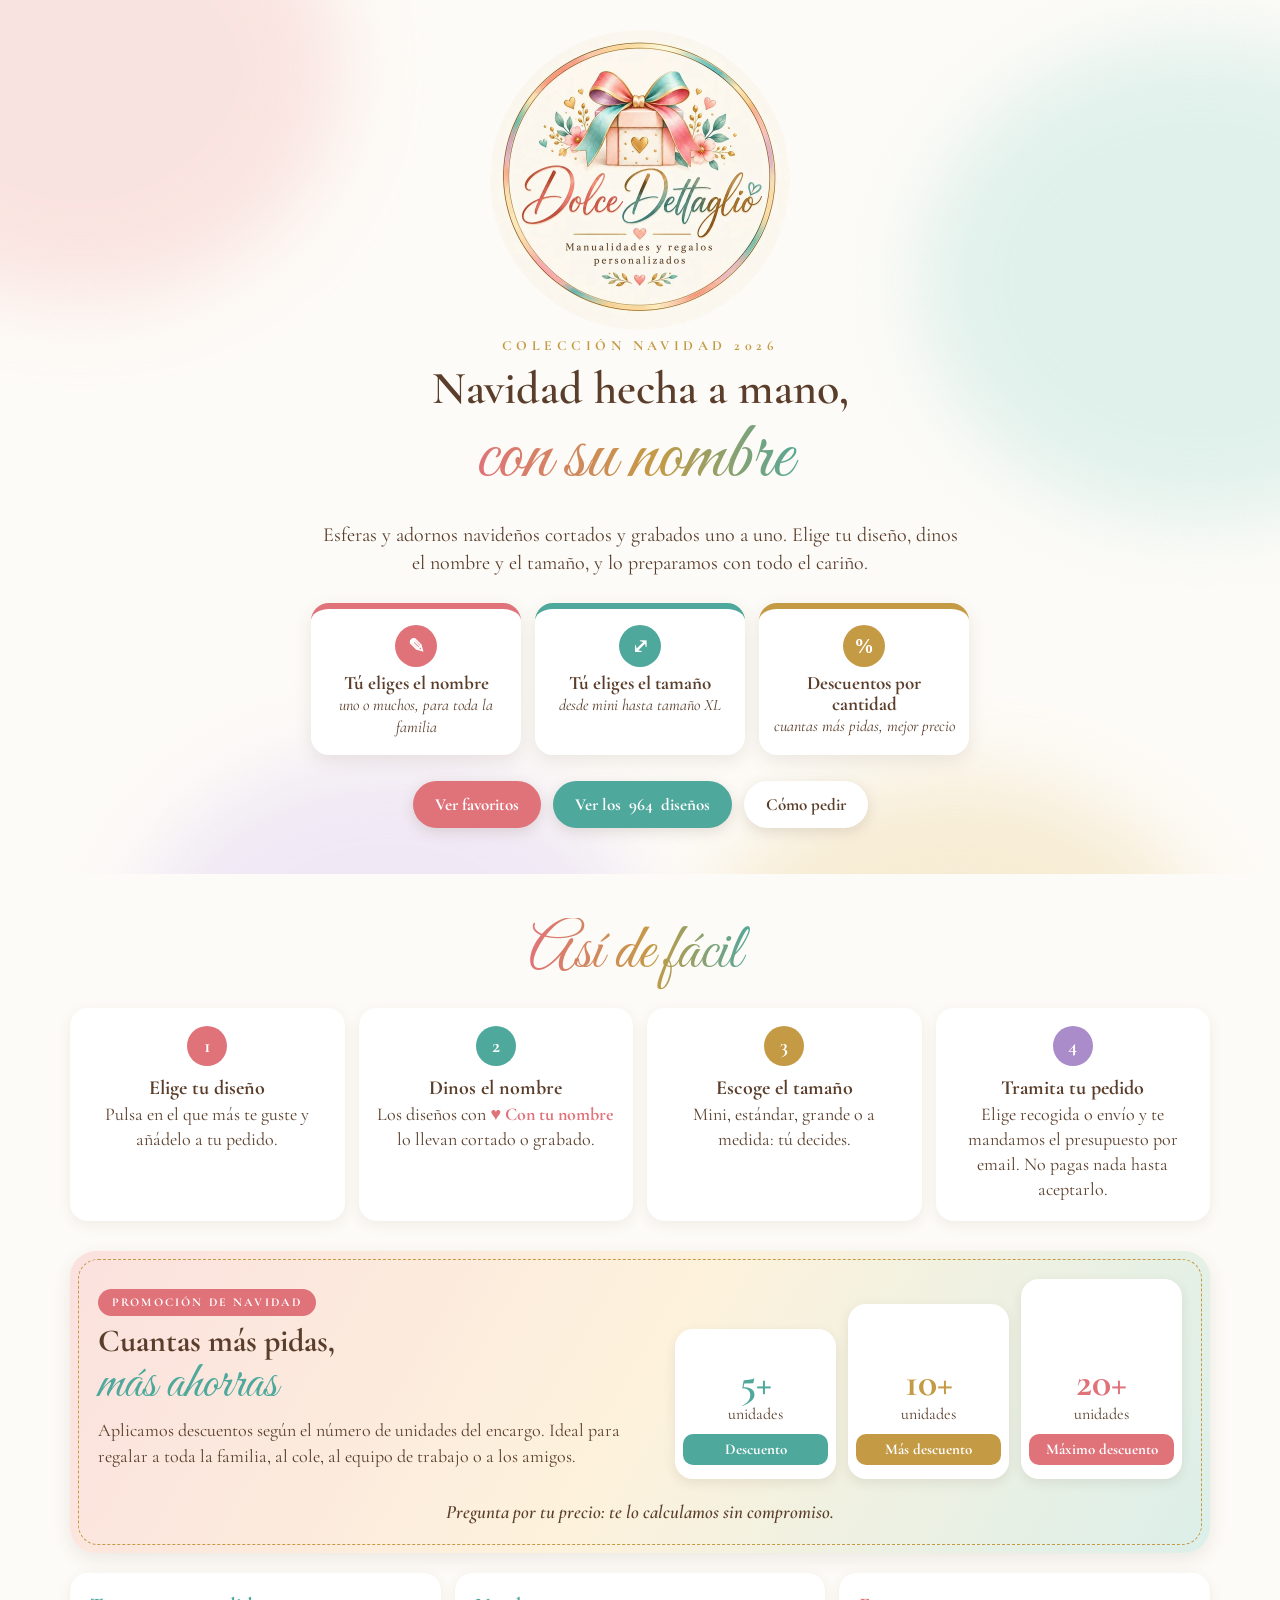
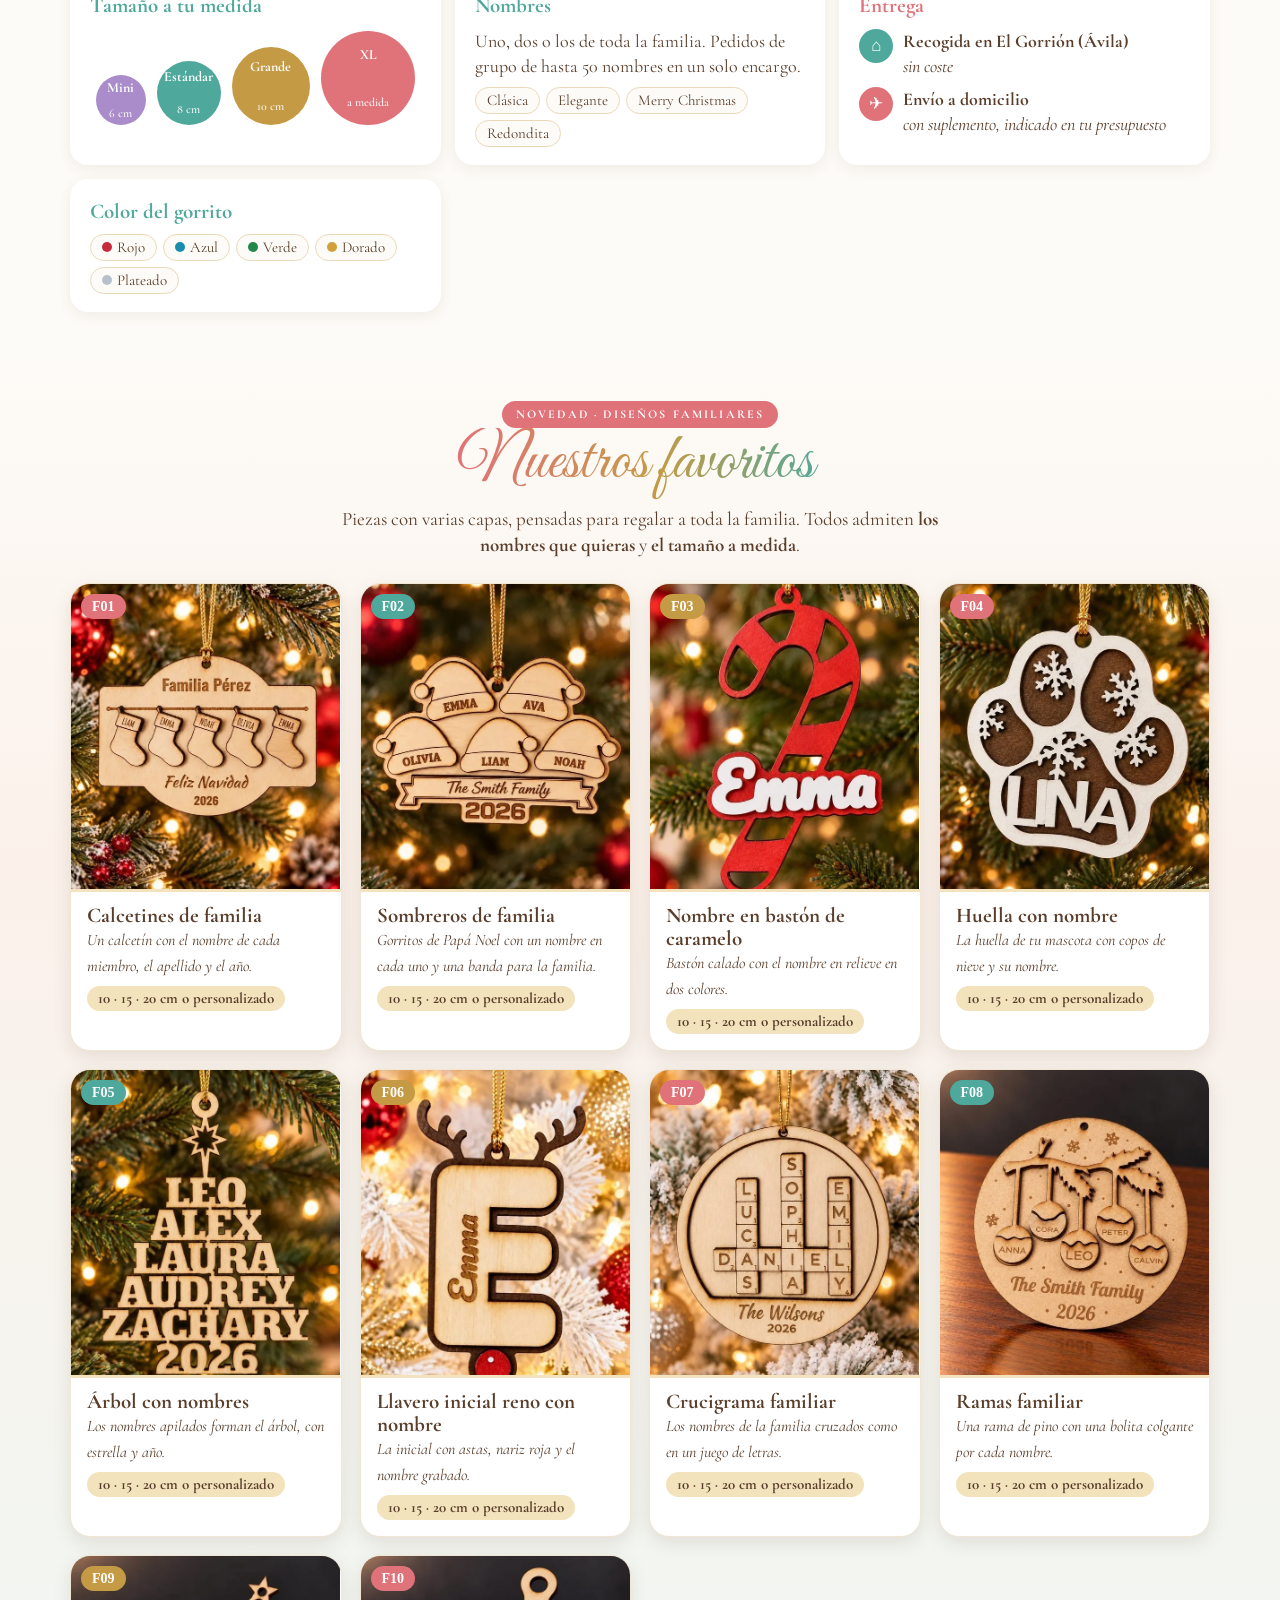
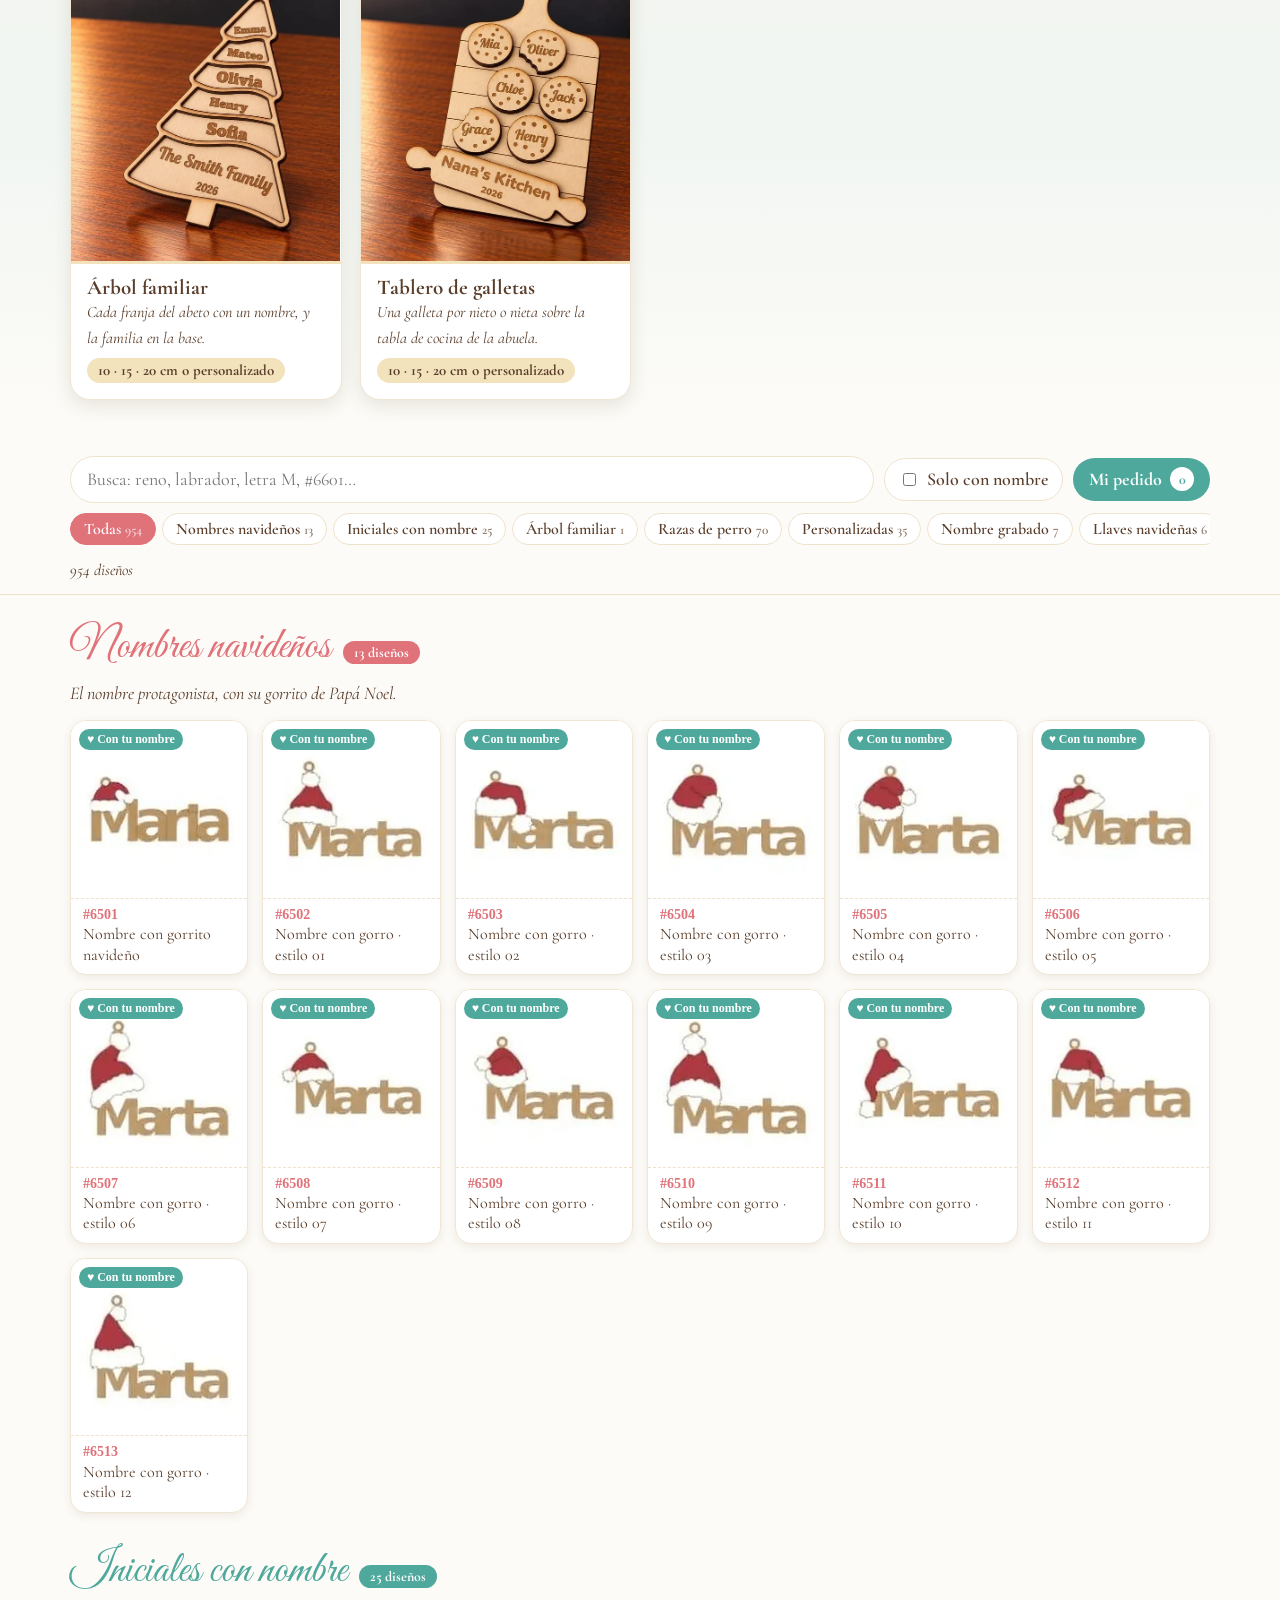
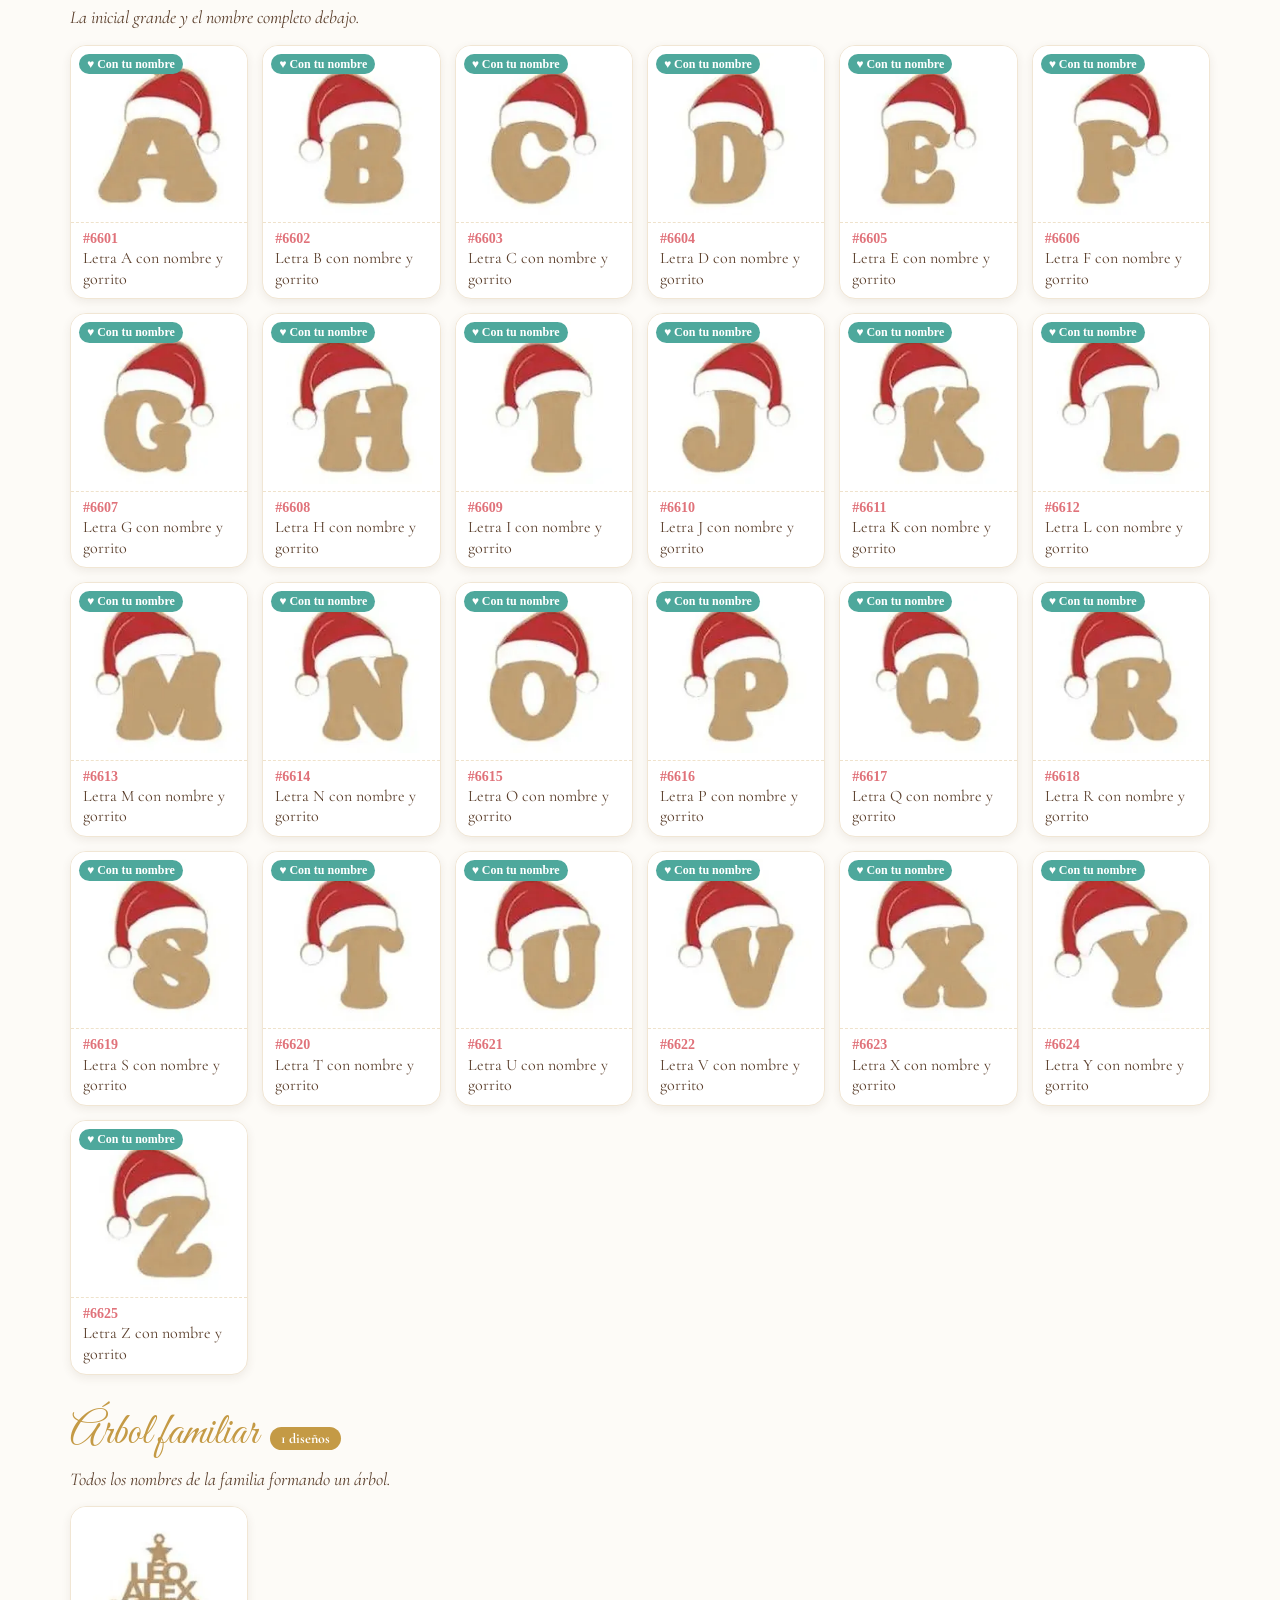
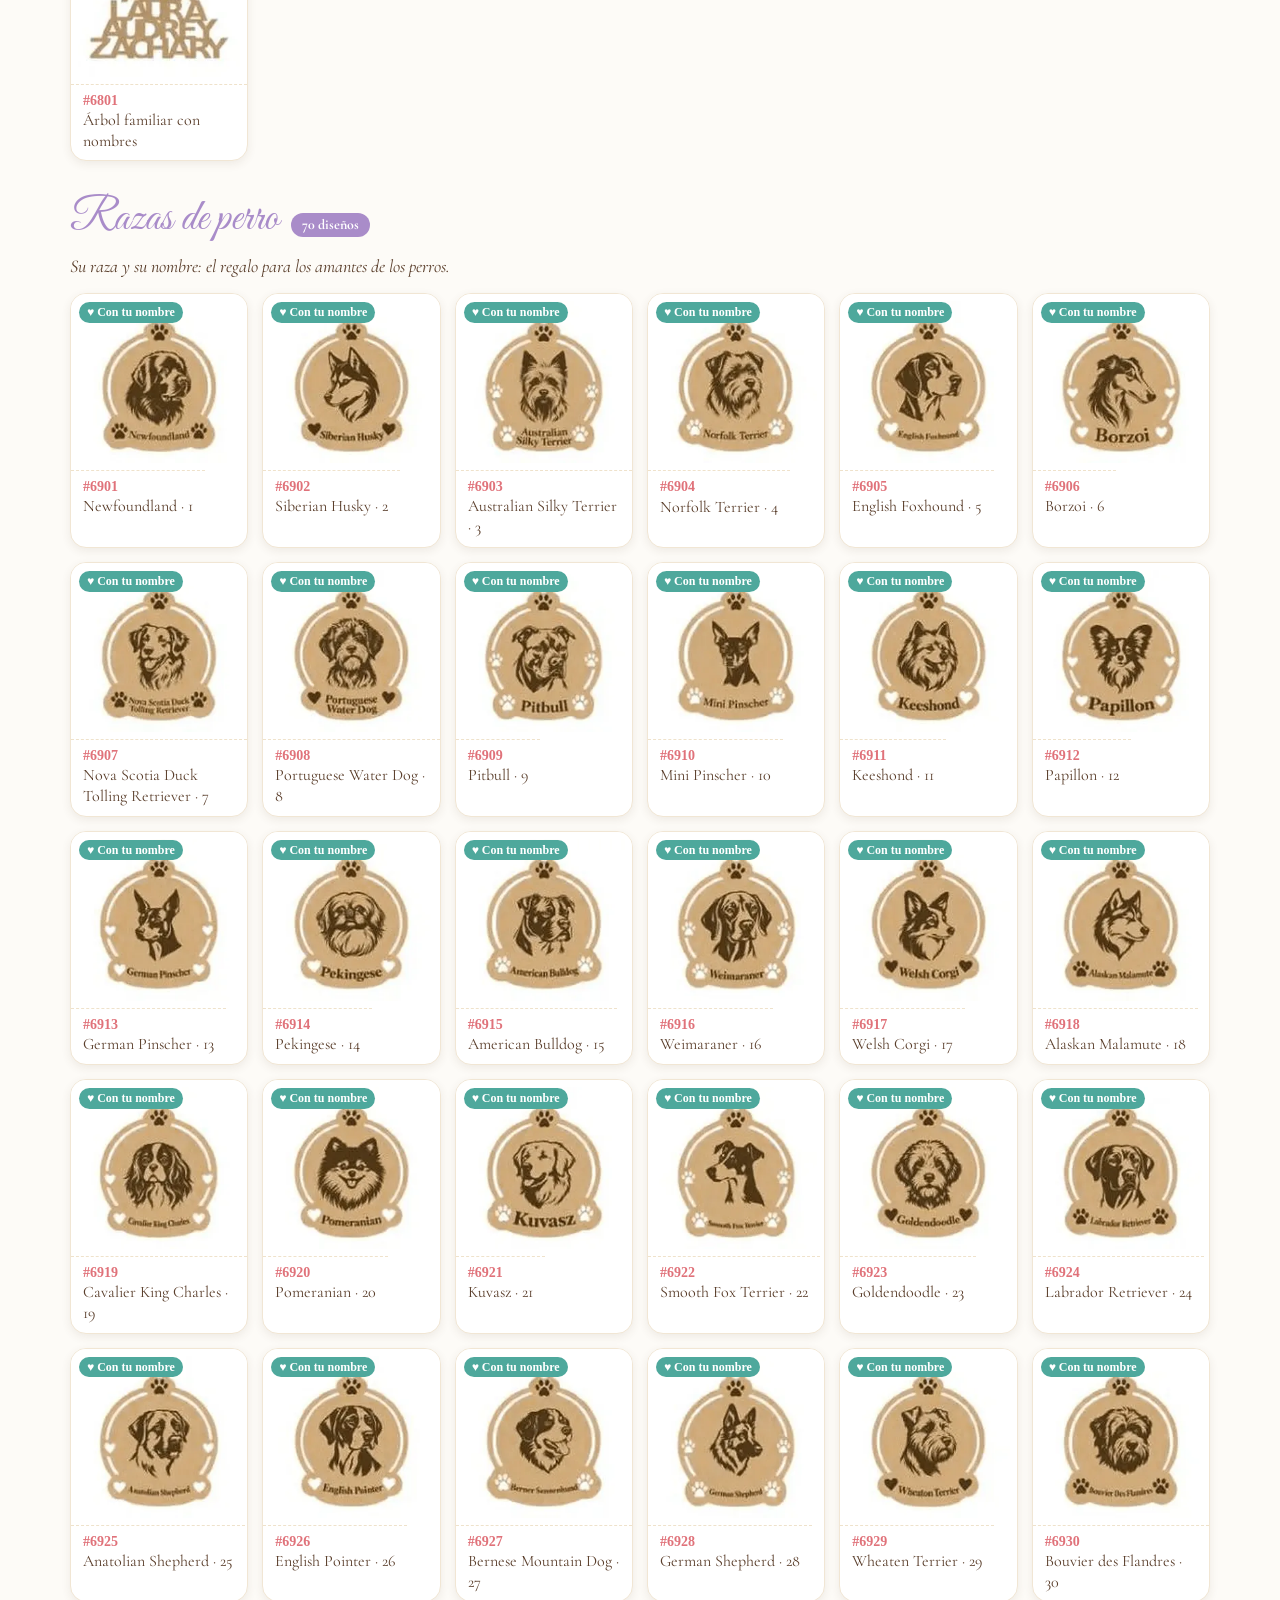
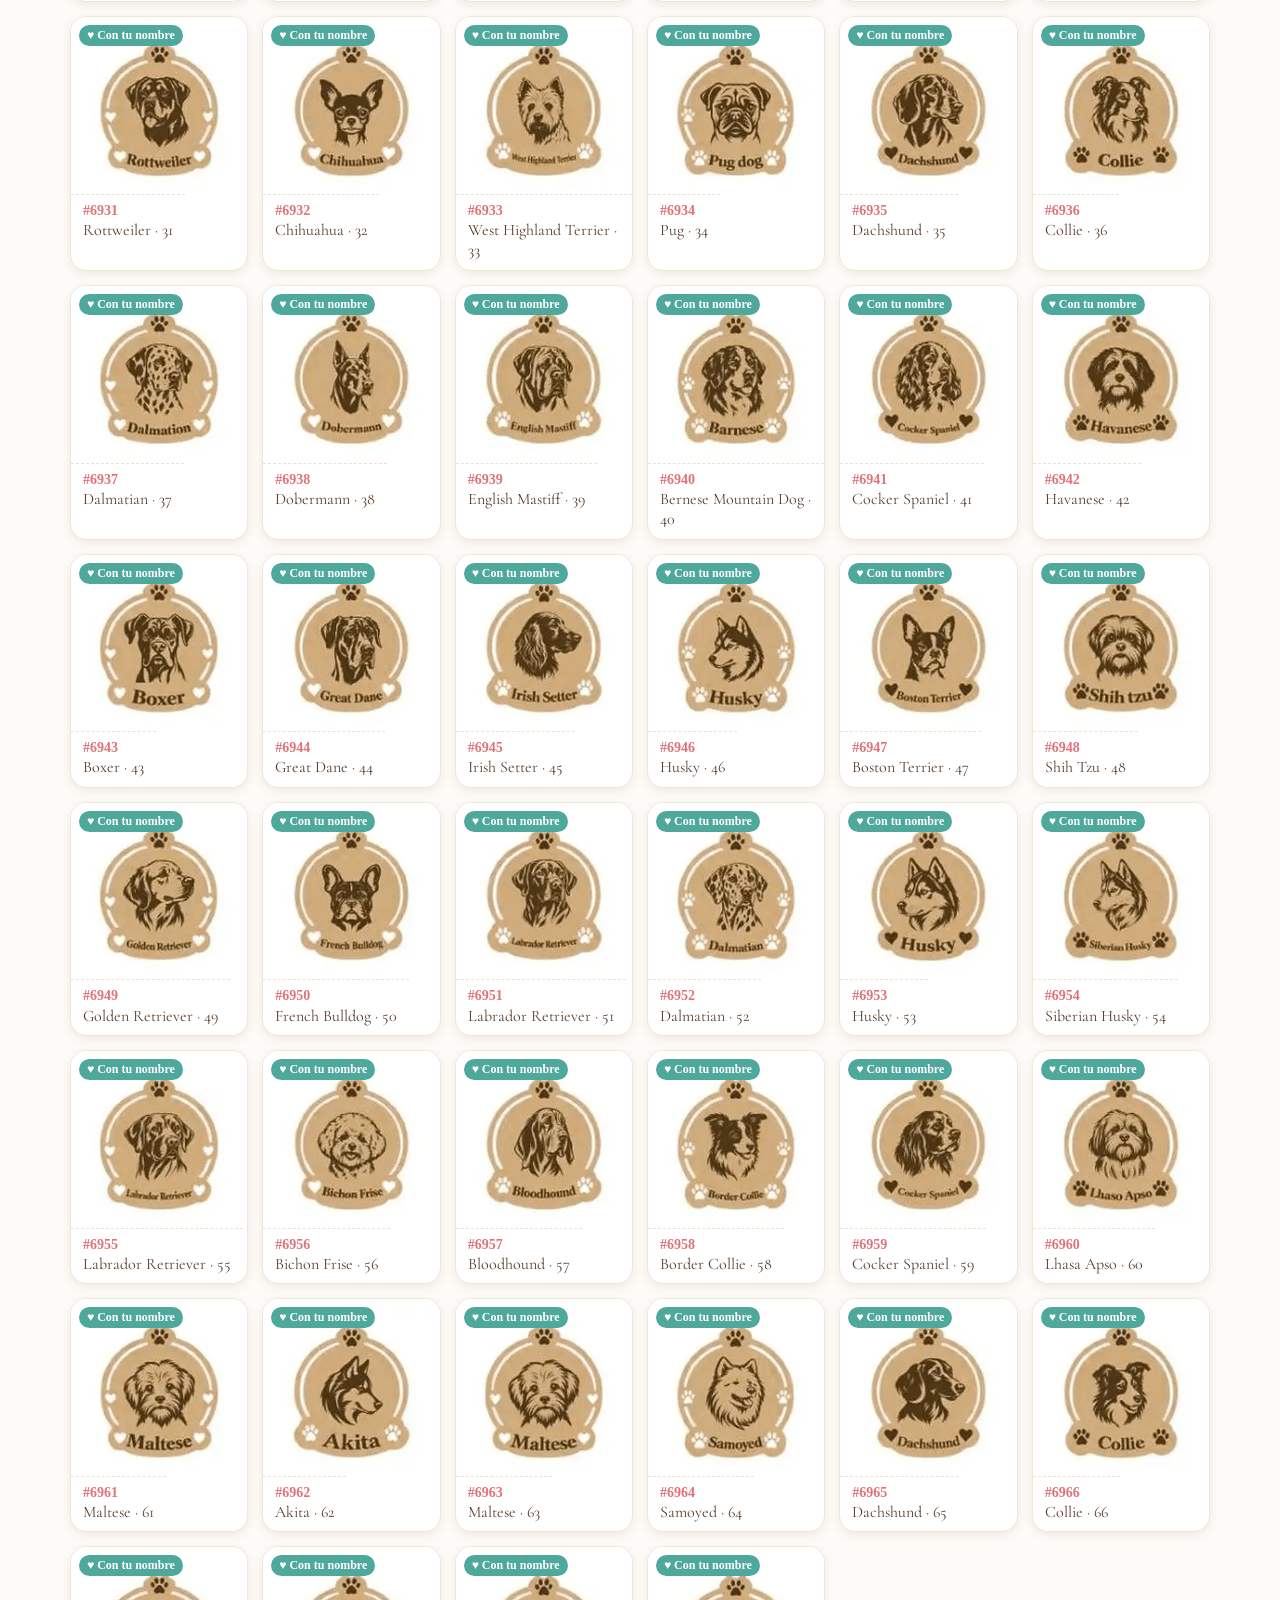
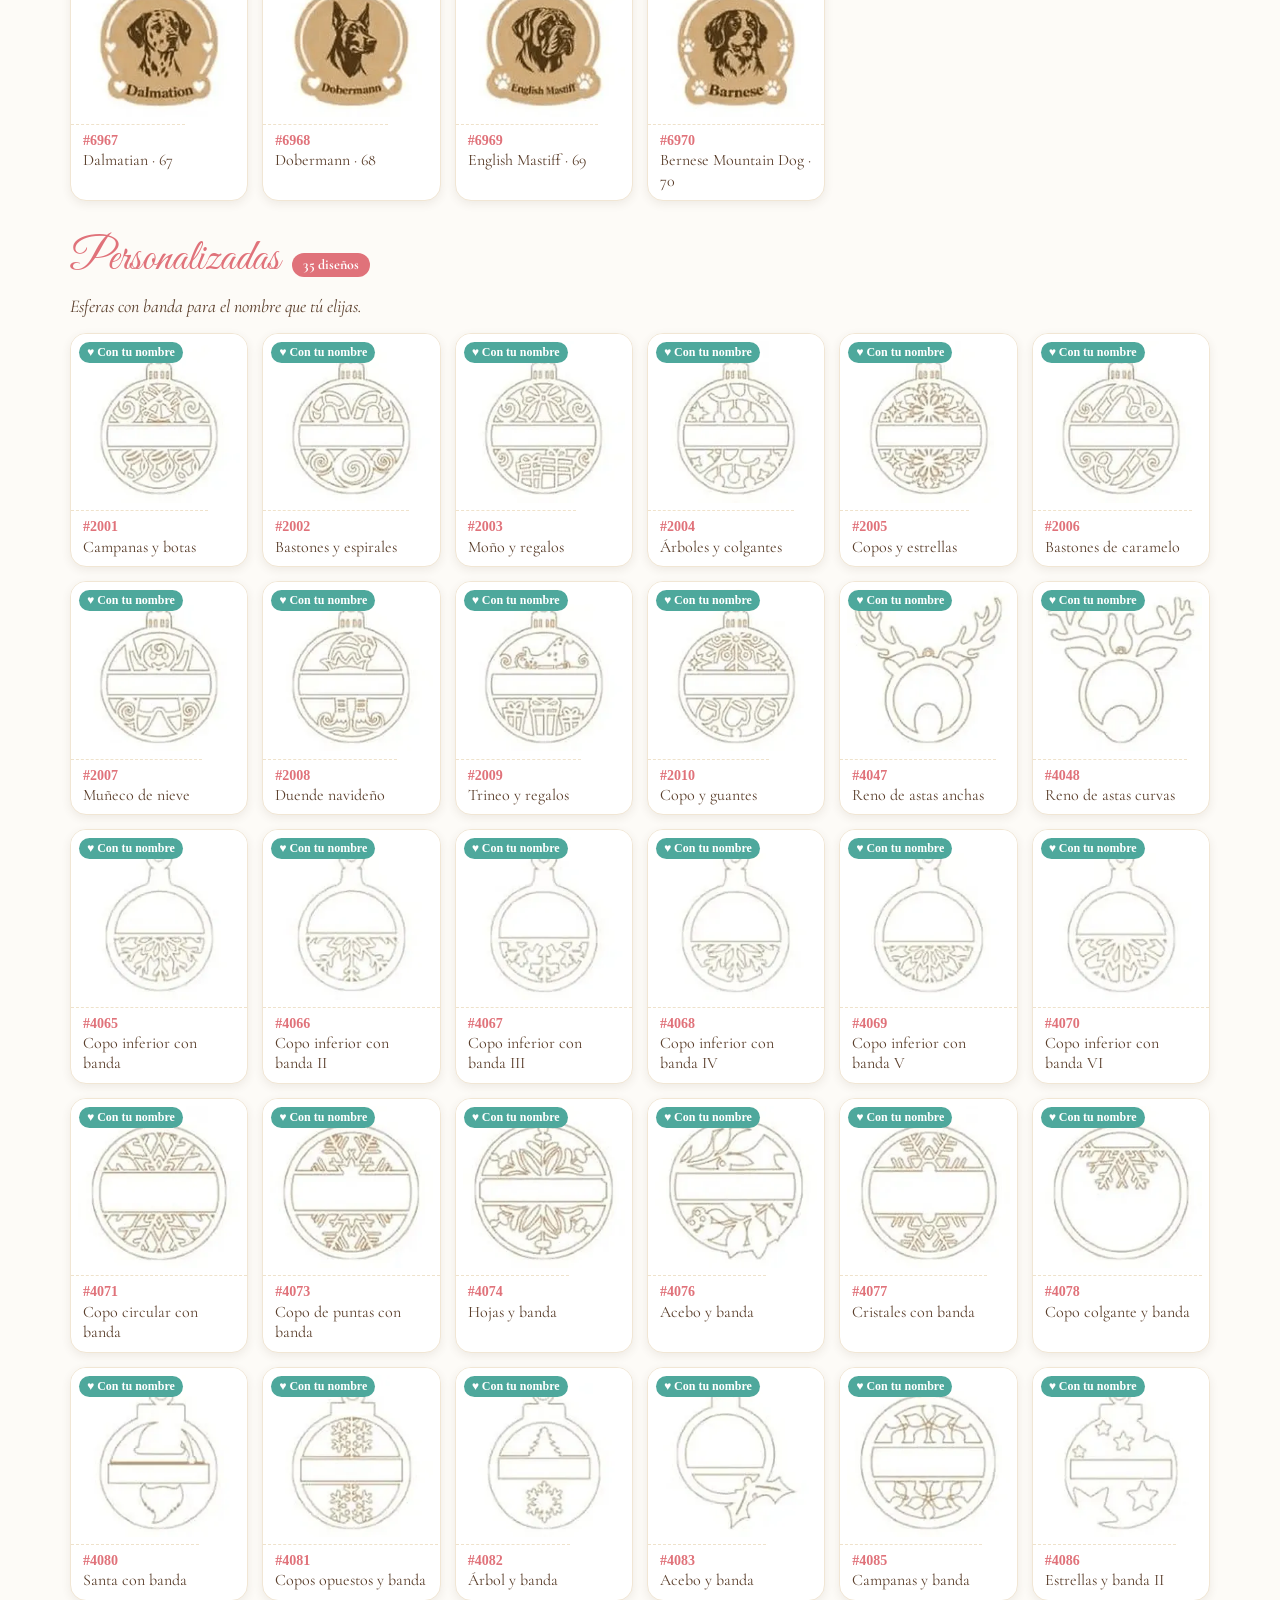
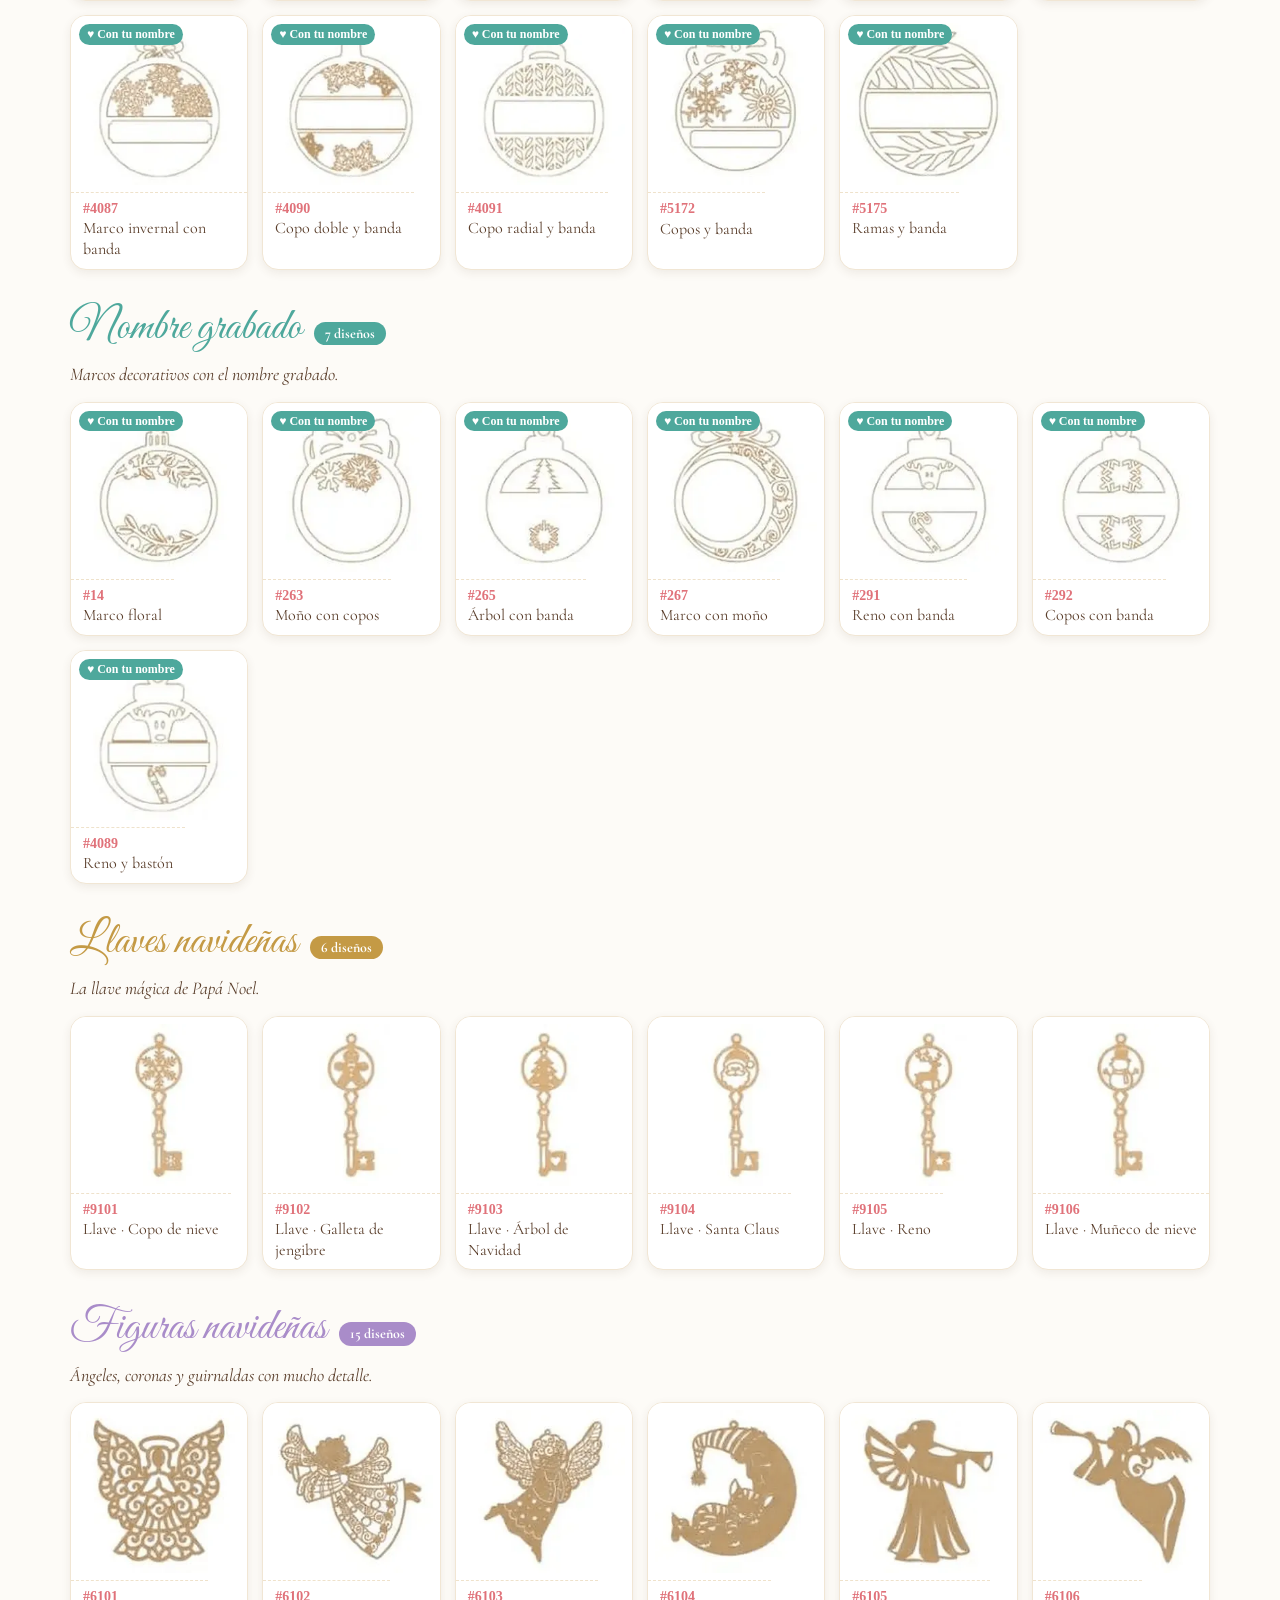
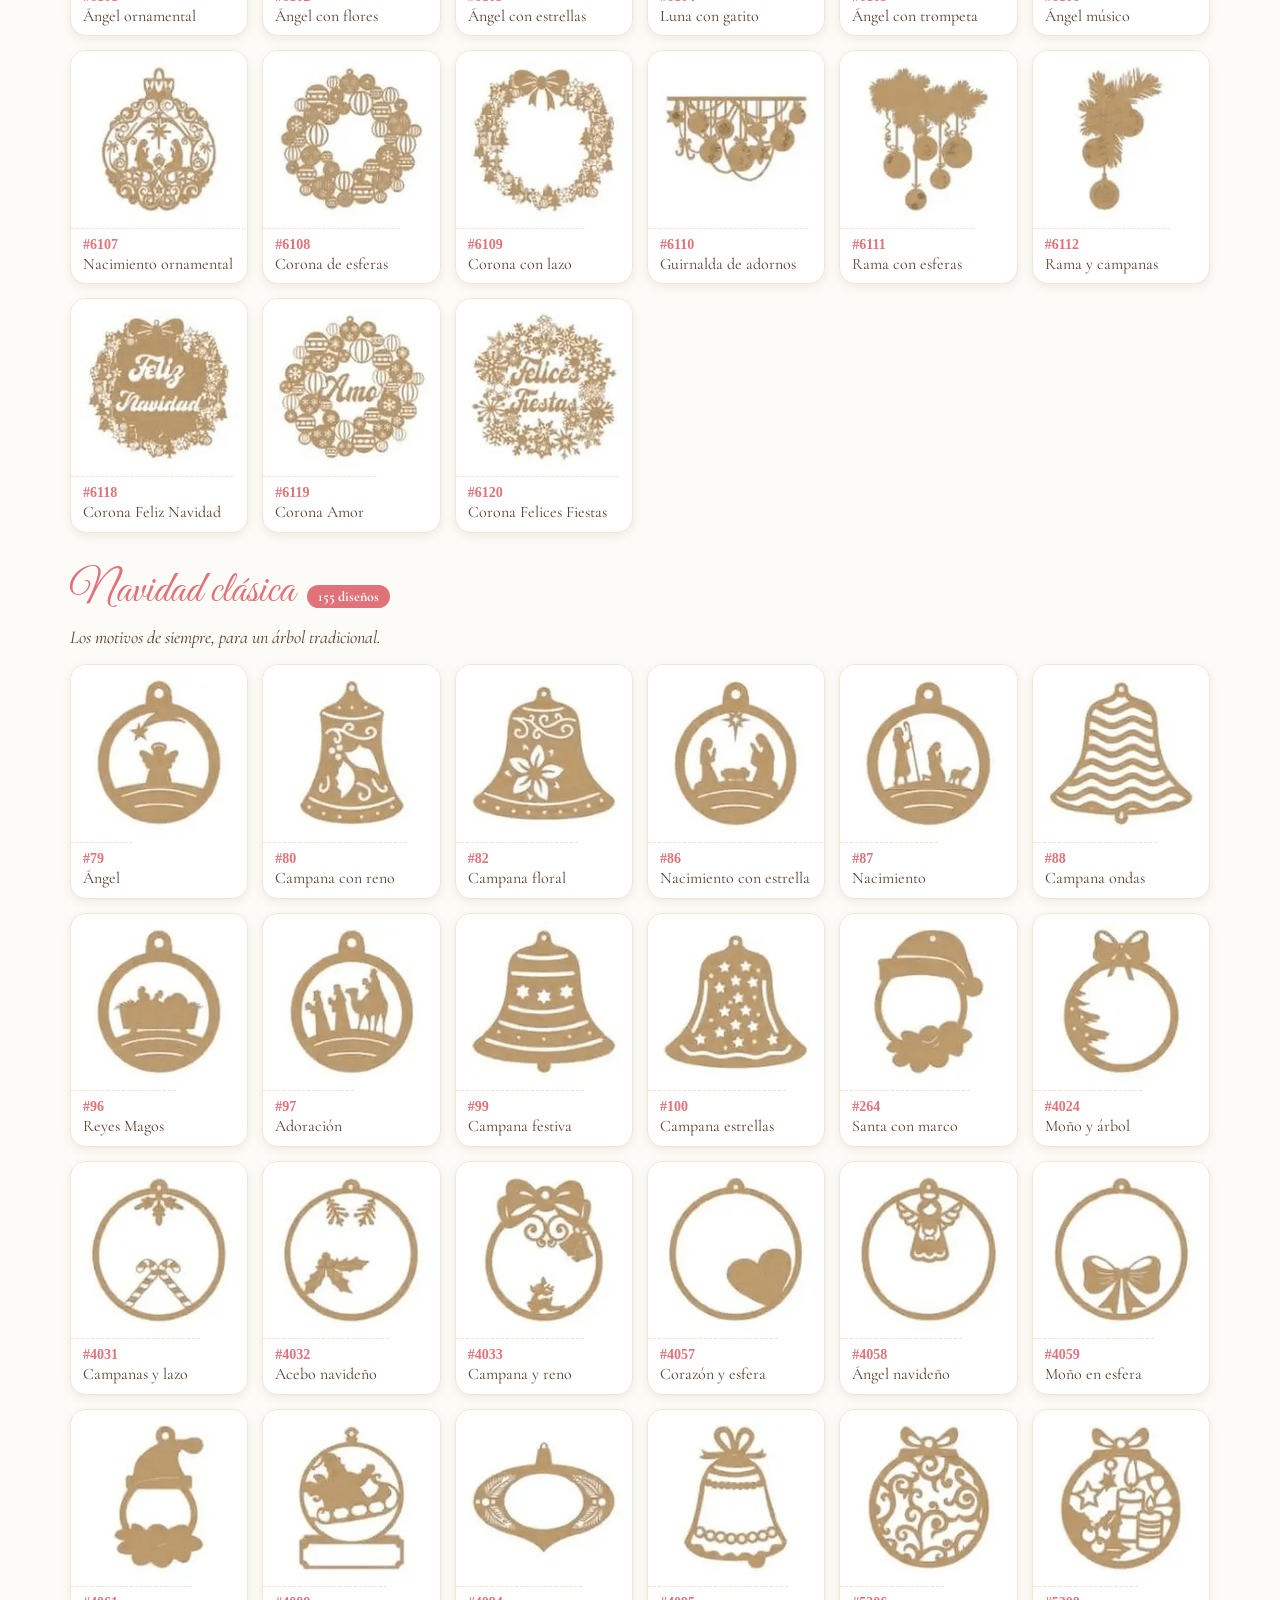
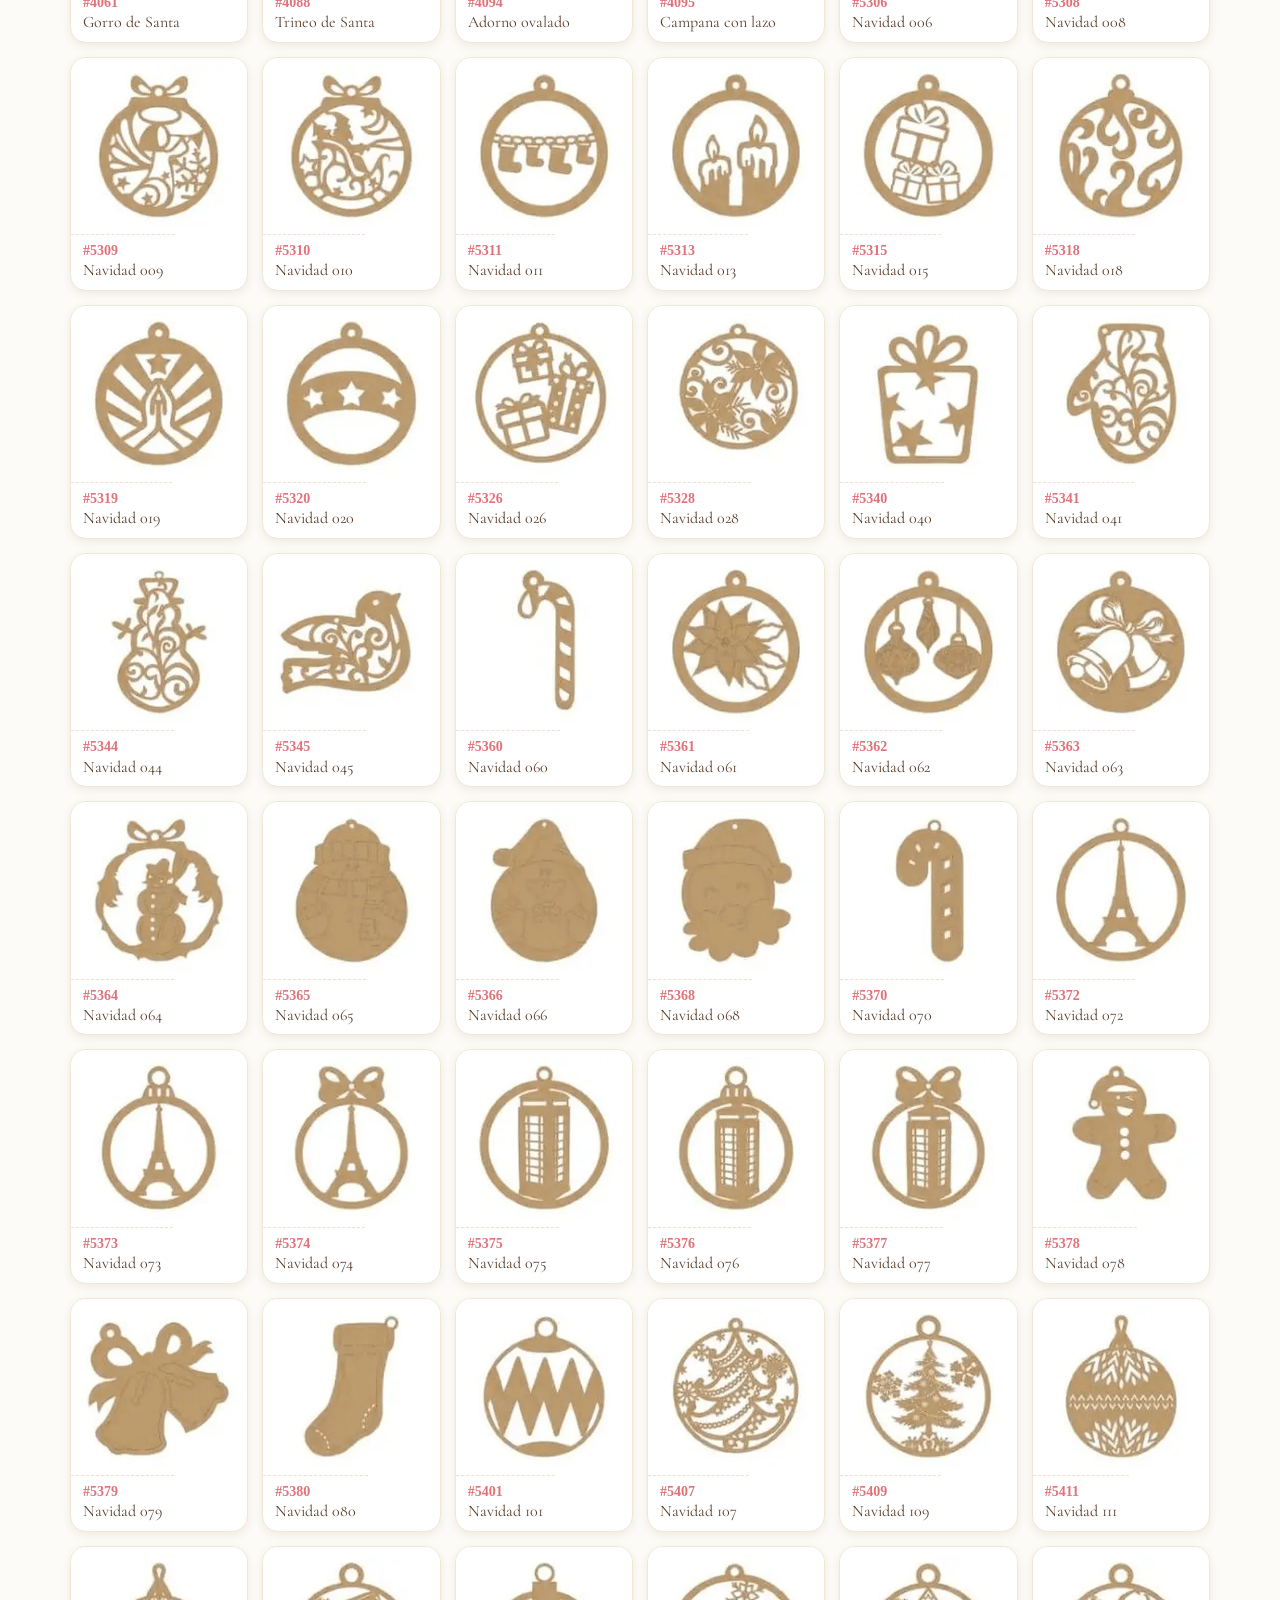
==== index.html @ f8c6d1a9 "Add files via upload" ====
<!DOCTYPE html>
<html lang="es">
<head>
<meta charset="utf-8">
<meta name="viewport" content="width=device-width, initial-scale=1">
<title>Dolce Dettaglio · Pedidos de Navidad 2026</title>
<meta name="description" content="Adornos navideños personalizados con nombre, hechos a mano. Recogida en El Gorrión (Ávila) o envío a domicilio.">
<link rel="icon" href="logo.webp">
<link rel="preconnect" href="https://fonts.googleapis.com">
<link rel="preconnect" href="https://fonts.gstatic.com" crossorigin>
<link href="https://fonts.googleapis.com/css2?family=Great+Vibes&family=Cormorant+Garamond:ital,wght@0,500;0,600;0,700;1,500&display=swap" rel="stylesheet">
<link rel="stylesheet" href="styles.css">
</head>
<body>

<header class="hero">
  <div class="blob b1"></div><div class="blob b2"></div><div class="blob b3"></div><div class="blob b4"></div>
  <img class="logo" src="logo.webp" alt="Dolce Dettaglio · Manualidades y regalos personalizados">
  <div class="kick">Colección Navidad 2026</div>
  <h1>Navidad hecha a mano,<br><span class="script grad">con su nombre</span></h1>
  <p class="lead">Esferas y adornos navideños cortados y grabados uno a uno. Elige tu diseño, dinos el nombre y el tamaño, y lo preparamos con todo el cariño.</p>
  <div class="pills">
    <div class="pill p1"><i>✎</i><b>Tú eliges el nombre</b><span>uno o muchos, para toda la familia</span></div>
    <div class="pill p2"><i>⤢</i><b>Tú eliges el tamaño</b><span>desde mini hasta tamaño XL</span></div>
    <div class="pill p3"><i>%</i><b>Descuentos por cantidad</b><span>cuantas más pidas, mejor precio</span></div>
  </div>
  <div class="ctas">
    <a class="btn coral" href="#favoritos">Ver favoritos</a>
    <a class="btn teal" href="#catalogo">Ver los <span id="nTotal"></span> diseños</a>
    <a class="btn light" href="#como">Cómo pedir</a>
  </div>
</header>

<section id="como">
  <div class="wrap">
    <h2 class="sec-title"><span class="script grad">Así de fácil</span></h2>
    <div class="steps" style="margin-top:14px">
      <div class="step"><div class="n">1</div><b>Elige tu diseño</b>Pulsa en el que más te guste y añádelo a tu pedido.</div>
      <div class="step"><div class="n">2</div><b>Dinos el nombre</b>Los diseños con <em>♥ Con tu nombre</em> lo llevan cortado o grabado.</div>
      <div class="step"><div class="n">3</div><b>Escoge el tamaño</b>Mini, estándar, grande o a medida: tú decides.</div>
      <div class="step"><div class="n">4</div><b>Tramita tu pedido</b>Elige recogida o envío y te mandamos el presupuesto por email. No pagas nada hasta aceptarlo.</div>
    </div>
    <div class="promo">
      <div>
        <span class="tag">Promoción de Navidad</span>
        <h3>Cuantas más pidas,<br><span class="script">más ahorras</span></h3>
        <p style="margin:0">Aplicamos descuentos según el número de unidades del encargo. Ideal para regalar a toda la familia, al cole, al equipo de trabajo o a los amigos.</p>
      </div>
      <div class="tiers">
        <div class="tier t1"><b>5+</b><span>unidades</span><em>Descuento</em></div>
        <div class="tier t2"><b>10+</b><span>unidades</span><em>Más descuento</em></div>
        <div class="tier t3"><b>20+</b><span>unidades</span><em>Máximo descuento</em></div>
      </div>
      <div class="promo-note">Pregunta por tu precio: te lo calculamos sin compromiso.</div>
    </div>
    <div class="opts">
      <div class="opt"><h4>Tamaño a tu medida</h4><div class="sizes"><span class="s1">Mini<br><small>6 cm</small></span><span class="s2">Estándar<br><small>8 cm</small></span><span class="s3">Grande<br><small>10 cm</small></span><span class="s4">XL<br><small>a medida</small></span></div></div>
      <div class="opt"><h4>Nombres</h4><p>Uno, dos o los de toda la familia. Pedidos de grupo de hasta 50 nombres en un solo encargo.</p><div class="chips"><span>Clásica</span><span>Elegante</span><span>Merry Christmas</span><span>Redondita</span></div></div>
      <div class="opt delivery-opt"><h4>Entrega</h4><div class="deliv-list"><div><i style="background:var(--teal)">⌂</i><span><b>Recogida en El Gorrión (Ávila)</b><br><i style="all:unset;font-style:italic">sin coste</i></span></div><div><i style="background:var(--coral)">✈</i><span><b>Envío a domicilio</b><br><i style="all:unset;font-style:italic">con suplemento, indicado en tu presupuesto</i></span></div></div></div>
      <div class="opt"><h4>Color del gorrito</h4><div class="chips"><span><i style="background:#c52b3c"></i>Rojo</span><span><i style="background:#198db0"></i>Azul</span><span><i style="background:#23864b"></i>Verde</span><span><i style="background:#d0a13c"></i>Dorado</span><span><i style="background:#b9c0c9"></i>Plateado</span></div></div>
    </div>
  </div>
</section>

<section id="favoritos" style="background:linear-gradient(180deg,transparent,#fbf1ea 30%,#f1f6f2 80%,transparent)">
  <div class="wrap">
    <div style="text-align:center"><span class="tag">Novedad · Diseños familiares</span></div>
    <h2 class="sec-title"><span class="script grad">Nuestros favoritos</span></h2>
    <p class="sec-sub">Piezas con varias capas, pensadas para regalar a toda la familia. Todos admiten <b>los nombres que quieras</b> y <b>el tamaño a medida</b>.</p>
    <div class="fgrid" id="fgrid"></div>
  </div>
</section>

<div class="toolbar" id="catalogo">
  <div class="wrap tb">
    <div class="row1">
      <input class="search" id="q" type="search" placeholder="Busca: reno, labrador, letra M, #6601…" aria-label="Buscar diseño">
      <label class="tog"><input type="checkbox" id="onlyP"> Solo con nombre</label>
      <button class="cartbtn" id="openCart" type="button">Mi pedido <span class="num" id="cartNum">0</span></button>
    </div>
    <div class="cats" id="cats"></div>
    <div class="count" id="count"></div>
  </div>
</div>

<section style="padding-top:22px">
  <div class="wrap" id="list"></div>
</section>

<section class="contact" id="contacto">
  <div class="blob b1"></div><div class="blob b2"></div><div class="blob b3"></div><div class="blob b4"></div>
  <div style="position:relative">
    <h2 class="sec-title"><span class="script grad">¿Ya tienes tu favorito?</span></h2>
    <p class="sec-sub">Añade tus diseños a <b>Mi pedido</b> y tramítalo: te enviamos el presupuesto con tu descuento por cantidad. ¿Dudas o una idea especial? Escríbenos.</p>
    <div class="cards2">
      <a class="cbox ig" href="https://www.instagram.com/eldolce_dettaglio/" target="_blank" rel="noopener"><img src="qr_ig.png" alt="QR de Instagram"><small>Síguenos en Instagram</small><b>@eldolce_dettaglio</b></a>
      <a class="cbox ml" href="mailto:eldolcedettaglio@gmail.com"><img src="qr_mail.png" alt="QR de email"><small>Escríbenos</small><b>eldolcedettaglio@gmail.com</b></a>
    </div>
    <p class="foot">Los encargos navideños se preparan por orden de llegada. ¡Haz el tuyo cuanto antes!</p>
  </div>
</section>

<dialog id="dlg">
  <button class="x" type="button" data-close>×</button>
  <div class="dimg" id="dImgWrap"><img id="dImg" alt=""></div>
  <form class="dbody" id="dForm" method="dialog">
    <span class="dcode" id="dCode"></span>
    <h3 id="dName"></h3>
    <p id="dDesc"></p>
    <div id="nameWrap"><label class="f">Nombre o nombres<input id="fName" placeholder="Ej.: Lucía, Mateo y Carmen"></label></div>
    <div class="frow">
      <label class="f">Tamaño<select id="fSize"><option>Estándar · 8 cm</option><option>Mini · 6 cm</option><option>Grande · 10 cm</option><option>XL · a medida</option></select></label>
      <label class="f">Unidades<input id="fQty" type="number" min="1" value="1"></label>
    </div>
    <div class="dact"><button class="btn coral" type="submit" id="addBtn">Añadir a mi pedido</button><button class="btn light" type="button" data-close>Seguir mirando</button></div>
  </form>
</dialog>

<dialog id="cart">
  <button class="x" type="button" data-close>×</button>
  <div class="dbody">
    <h3 class="script" style="font-size:44px;color:var(--teal);margin:0">Mi pedido</h3>
    <div class="cart-list" id="cartList"></div>
    <div class="sum" id="cartSum"></div>
    <div class="dact">
      <button class="btn coral" type="button" id="goCheckout">Tramitar pedido</button>
      <button class="btn light" type="button" id="copyOrder">Copiar</button>
      <button class="btn light" type="button" id="clearCart">Vaciar</button>
    </div>
    <p style="margin-top:12px;font-size:15px">Al tramitarlo te enviamos el <b>presupuesto por email</b>. No pagas nada hasta aceptarlo.</p>
  </div>
</dialog>


<dialog id="checkout">
  <button class="x" type="button" data-close>×</button>
  <form class="dbody" id="coForm" novalidate>
    <h3 class="script" style="font-size:44px;color:var(--coral);margin:0">Tramitar pedido</h3>
    <div class="mini-sum" id="coSum"></div>
    <label class="f">Nombre y apellidos<input id="cName" autocomplete="name" maxlength="120"></label>
    <div class="frow2">
      <label class="f">Email<input id="cEmail" type="email" autocomplete="email" maxlength="160"></label>
      <label class="f">Teléfono<input id="cPhone" type="tel" autocomplete="tel" maxlength="40"></label>
    </div>
    <fieldset class="deliv"><legend>¿Cómo quieres recibirlo?</legend>
      <label class="dopt"><input type="radio" name="deliv" value="recogida" checked><span><b>Recogida en El Gorrión (Ávila)</b><small>Sin coste. Te avisamos cuando esté listo.</small></span></label>
      <label class="dopt"><input type="radio" name="deliv" value="envio"><span><b>Envío a domicilio</b><small>Con suplemento: te lo indicamos en el presupuesto.</small></span></label>
    </fieldset>
    <div id="addrWrap" hidden>
      <label class="f">Dirección<input id="aStreet" autocomplete="street-address" maxlength="160" placeholder="Calle, número, piso"></label>
      <div class="frow3">
        <label class="f">C. P.<input id="aZip" autocomplete="postal-code" maxlength="10"></label>
        <label class="f">Localidad<input id="aCity" autocomplete="address-level2" maxlength="80"></label>
        <label class="f">Provincia<input id="aProv" autocomplete="address-level1" maxlength="80"></label>
      </div>
    </div>
    <label class="f">Comentarios (opcional)<textarea id="cNotes" maxlength="1000" placeholder="Fecha en la que lo necesitas, colores, dudas…"></textarea></label>
    <label class="chk"><input type="checkbox" id="cOk"> Acepto que Dolce Dettaglio use mis datos únicamente para gestionar este pedido.</label>
    <div class="err" id="coErr" role="alert"></div>
    <div class="dact"><button class="btn coral" type="submit" id="coSend">Enviar pedido</button><button class="btn light" type="button" id="coBack">Volver</button></div>
  </form>
  <div class="dbody okbox" id="coDone" hidden>
    <div class="big">♥</div>
    <h3 class="script" style="font-size:44px;color:var(--teal);margin:0">¡Pedido recibido!</h3>
    <div class="oid" id="doneId"></div>
    <p>Te hemos enviado un email de confirmación. En breve recibirás el <b>presupuesto</b> para que lo aceptes.</p>
    <p>Guarda este enlace para ver tu pedido y su estado cuando quieras:</p>
    <div class="dact" style="justify-content:center"><a class="btn teal" id="doneLink" href="#" target="_blank" rel="noopener">Ver mi pedido</a><button class="btn light" type="button" data-close>Cerrar</button></div>
  </div>
</dialog>

<button class="fab" id="fab" type="button">Mi pedido <span class="num" id="fabNum">0</span></button>

<div class="toast" id="toast"></div>

<script src="config.js"></script>
<script src="api.js"></script>
<script src="images.js"></script>
<script>
const DATA = [{"id":9101,"cat":"Llaves navideñas","name":"Llave · Copo de nieve","p":false},{"id":9102,"cat":"Llaves navideñas","name":"Llave · Galleta de jengibre","p":false},{"id":9103,"cat":"Llaves navideñas","name":"Llave · Árbol de Navidad","p":false},{"id":9104,"cat":"Llaves navideñas","name":"Llave · Santa Claus","p":false},{"id":9105,"cat":"Llaves navideñas","name":"Llave · Reno","p":false},{"id":9106,"cat":"Llaves navideñas","name":"Llave · Muñeco de nieve","p":false},{"id":6901,"cat":"Razas de perro","name":"Newfoundland · 1","p":true},{"id":6902,"cat":"Razas de perro","name":"Siberian Husky · 2","p":true},{"id":6903,"cat":"Razas de perro","name":"Australian Silky Terrier · 3","p":true},{"id":6904,"cat":"Razas de perro","name":"Norfolk Terrier · 4","p":true},{"id":6905,"cat":"Razas de perro","name":"English Foxhound · 5","p":true},{"id":6906,"cat":"Razas de perro","name":"Borzoi · 6","p":true},{"id":6907,"cat":"Razas de perro","name":"Nova Scotia Duck Tolling Retriever · 7","p":true},{"id":6908,"cat":"Razas de perro","name":"Portuguese Water Dog · 8","p":true},{"id":6909,"cat":"Razas de perro","name":"Pitbull · 9","p":true},{"id":6910,"cat":"Razas de perro","name":"Mini Pinscher · 10","p":true},{"id":6911,"cat":"Razas de perro","name":"Keeshond · 11","p":true},{"id":6912,"cat":"Razas de perro","name":"Papillon · 12","p":true},{"id":6913,"cat":"Razas de perro","name":"German Pinscher · 13","p":true},{"id":6914,"cat":"Razas de perro","name":"Pekingese · 14","p":true},{"id":6915,"cat":"Razas de perro","name":"American Bulldog · 15","p":true},{"id":6916,"cat":"Razas de perro","name":"Weimaraner · 16","p":true},{"id":6917,"cat":"Razas de perro","name":"Welsh Corgi · 17","p":true},{"id":6918,"cat":"Razas de perro","name":"Alaskan Malamute · 18","p":true},{"id":6919,"cat":"Razas de perro","name":"Cavalier King Charles · 19","p":true},{"id":6920,"cat":"Razas de perro","name":"Pomeranian · 20","p":true},{"id":6921,"cat":"Razas de perro","name":"Kuvasz · 21","p":true},{"id":6922,"cat":"Razas de perro","name":"Smooth Fox Terrier · 22","p":true},{"id":6923,"cat":"Razas de perro","name":"Goldendoodle · 23","p":true},{"id":6924,"cat":"Razas de perro","name":"Labrador Retriever · 24","p":true},{"id":6925,"cat":"Razas de perro","name":"Anatolian Shepherd · 25","p":true},{"id":6926,"cat":"Razas de perro","name":"English Pointer · 26","p":true},{"id":6927,"cat":"Razas de perro","name":"Bernese Mountain Dog · 27","p":true},{"id":6928,"cat":"Razas de perro","name":"German Shepherd · 28","p":true},{"id":6929,"cat":"Razas de perro","name":"Wheaten Terrier · 29","p":true},{"id":6930,"cat":"Razas de perro","name":"Bouvier des Flandres · 30","p":true},{"id":6931,"cat":"Razas de perro","name":"Rottweiler · 31","p":true},{"id":6932,"cat":"Razas de perro","name":"Chihuahua · 32","p":true},{"id":6933,"cat":"Razas de perro","name":"West Highland Terrier · 33","p":true},{"id":6934,"cat":"Razas de perro","name":"Pug · 34","p":true},{"id":6935,"cat":"Razas de perro","name":"Dachshund · 35","p":true},{"id":6936,"cat":"Razas de perro","name":"Collie · 36","p":true},{"id":6937,"cat":"Razas de perro","name":"Dalmatian · 37","p":true},{"id":6938,"cat":"Razas de perro","name":"Dobermann · 38","p":true},{"id":6939,"cat":"Razas de perro","name":"English Mastiff · 39","p":true},{"id":6940,"cat":"Razas de perro","name":"Bernese Mountain Dog · 40","p":true},{"id":6941,"cat":"Razas de perro","name":"Cocker Spaniel · 41","p":true},{"id":6942,"cat":"Razas de perro","name":"Havanese · 42","p":true},{"id":6943,"cat":"Razas de perro","name":"Boxer · 43","p":true},{"id":6944,"cat":"Razas de perro","name":"Great Dane · 44","p":true},{"id":6945,"cat":"Razas de perro","name":"Irish Setter · 45","p":true},{"id":6946,"cat":"Razas de perro","name":"Husky · 46","p":true},{"id":6947,"cat":"Razas de perro","name":"Boston Terrier · 47","p":true},{"id":6948,"cat":"Razas de perro","name":"Shih Tzu · 48","p":true},{"id":6949,"cat":"Razas de perro","name":"Golden Retriever · 49","p":true},{"id":6950,"cat":"Razas de perro","name":"French Bulldog · 50","p":true},{"id":6951,"cat":"Razas de perro","name":"Labrador Retriever · 51","p":true},{"id":6952,"cat":"Razas de perro","name":"Dalmatian · 52","p":true},{"id":6953,"cat":"Razas de perro","name":"Husky · 53","p":true},{"id":6954,"cat":"Razas de perro","name":"Siberian Husky · 54","p":true},{"id":6955,"cat":"Razas de perro","name":"Labrador Retriever · 55","p":true},{"id":6956,"cat":"Razas de perro","name":"Bichon Frise · 56","p":true},{"id":6957,"cat":"Razas de perro","name":"Bloodhound · 57","p":true},{"id":6958,"cat":"Razas de perro","name":"Border Collie · 58","p":true},{"id":6959,"cat":"Razas de perro","name":"Cocker Spaniel · 59","p":true},{"id":6960,"cat":"Razas de perro","name":"Lhasa Apso · 60","p":true},{"id":6961,"cat":"Razas de perro","name":"Maltese · 61","p":true},{"id":6962,"cat":"Razas de perro","name":"Akita · 62","p":true},{"id":6963,"cat":"Razas de perro","name":"Maltese · 63","p":true},{"id":6964,"cat":"Razas de perro","name":"Samoyed · 64","p":true},{"id":6965,"cat":"Razas de perro","name":"Dachshund · 65","p":true},{"id":6966,"cat":"Razas de perro","name":"Collie · 66","p":true},{"id":6967,"cat":"Razas de perro","name":"Dalmatian · 67","p":true},{"id":6968,"cat":"Razas de perro","name":"Dobermann · 68","p":true},{"id":6969,"cat":"Razas de perro","name":"English Mastiff · 69","p":true},{"id":6970,"cat":"Razas de perro","name":"Bernese Mountain Dog · 70","p":true},{"id":6801,"cat":"Árbol familiar","name":"Árbol familiar con nombres","p":false},{"id":8,"cat":"Frases","name":"Alegría","p":false},{"id":9,"cat":"Frases","name":"Éxito","p":false},{"id":10,"cat":"Frases","name":"Felicidad","p":false},{"id":11,"cat":"Frases","name":"Bondad","p":false},{"id":12,"cat":"Frases","name":"Amistad","p":false},{"id":13,"cat":"Frases","name":"Respeto","p":false},{"id":14,"cat":"Nombre grabado","name":"Marco floral","p":true},{"id":21,"cat":"Frases","name":"Esperanza","p":false},{"id":22,"cat":"Frases","name":"Salud","p":false},{"id":23,"cat":"Frases","name":"Fe","p":false},{"id":31,"cat":"Frases","name":"Amor","p":false},{"id":32,"cat":"Frases","name":"Dinero","p":false},{"id":33,"cat":"Frases","name":"Paz","p":false},{"id":79,"cat":"Navidad clásica","name":"Ángel","p":false},{"id":80,"cat":"Navidad clásica","name":"Campana con reno","p":false},{"id":81,"cat":"Copos y decorativas","name":"Estrellas","p":false},{"id":82,"cat":"Navidad clásica","name":"Campana floral","p":false},{"id":86,"cat":"Navidad clásica","name":"Nacimiento con estrella","p":false},{"id":87,"cat":"Navidad clásica","name":"Nacimiento","p":false},{"id":88,"cat":"Navidad clásica","name":"Campana ondas","p":false},{"id":89,"cat":"Copos y decorativas","name":"Esfera ondas","p":false},{"id":90,"cat":"Copos y decorativas","name":"Estrella radial","p":false},{"id":91,"cat":"Copos y decorativas","name":"Panal","p":false},{"id":96,"cat":"Navidad clásica","name":"Reyes Magos","p":false},{"id":97,"cat":"Navidad clásica","name":"Adoración","p":false},{"id":98,"cat":"Copos y decorativas","name":"Copo geométrico","p":false},{"id":99,"cat":"Navidad clásica","name":"Campana festiva","p":false},{"id":100,"cat":"Navidad clásica","name":"Campana estrellas","p":false},{"id":263,"cat":"Nombre grabado","name":"Moño con copos","p":true},{"id":264,"cat":"Navidad clásica","name":"Santa con marco","p":false},{"id":265,"cat":"Nombre grabado","name":"Árbol con banda","p":true},{"id":266,"cat":"Copos y decorativas","name":"Copo y espirales","p":false},{"id":267,"cat":"Nombre grabado","name":"Marco con moño","p":true},{"id":290,"cat":"Copos y decorativas","name":"Estrellas abiertas","p":false},{"id":291,"cat":"Nombre grabado","name":"Reno con banda","p":true},{"id":292,"cat":"Nombre grabado","name":"Copos con banda","p":true},{"id":318,"cat":"Mascotas","name":"Pajarito","p":false},{"id":328,"cat":"Mascotas","name":"Hueso","p":false},{"id":350,"cat":"Mascotas","name":"Gato","p":false},{"id":1001,"cat":"Perros","name":"Perrito con cinta","p":false},{"id":1002,"cat":"Perros","name":"Perrito con hueso","p":false},{"id":1003,"cat":"Perros","name":"Perrito cinta sólida","p":false},{"id":1004,"cat":"Perros","name":"Perrito hueso sólido","p":false},{"id":1005,"cat":"Perros","name":"Perrito con nombre original","p":false},{"id":1006,"cat":"Perros","name":"Orejas puntiagudas con cinta","p":false},{"id":1007,"cat":"Perros","name":"Orejas puntiagudas con hueso","p":false},{"id":1008,"cat":"Perros","name":"Perrito cinta curva","p":false},{"id":1009,"cat":"Perros","name":"Perrito hueso central","p":false},{"id":1010,"cat":"Perros","name":"Perrito nombre original","p":false},{"id":1011,"cat":"Perros","name":"Perrito en bota con copo","p":false},{"id":1012,"cat":"Perros","name":"Perrito en bota","p":false},{"id":1013,"cat":"Perros","name":"Cachorro en bota con copo","p":false},{"id":1014,"cat":"Perros","name":"Cachorro en bota","p":false},{"id":1015,"cat":"Perros","name":"Cachorro sentado","p":false},{"id":1016,"cat":"Perros","name":"Cachorro con gorro rayado","p":false},{"id":1017,"cat":"Perros","name":"Cachorro con corazón","p":false},{"id":1018,"cat":"Perros","name":"Cachorro con gorro de Santa","p":false},{"id":1019,"cat":"Perros","name":"Perrito con gorro rayado","p":false},{"id":1020,"cat":"Perros","name":"Cachorro con gorro caído","p":false},{"id":1021,"cat":"Perros","name":"Perrito con corazón","p":false},{"id":1022,"cat":"Perros","name":"Esfera con huella","p":false},{"id":1023,"cat":"Perros","name":"Huella con placa","p":false},{"id":1024,"cat":"Perros","name":"Huella con nombre original","p":false},{"id":1025,"cat":"Perros","name":"Huella con cinta","p":false},{"id":1026,"cat":"Perros","name":"Copo con perro","p":false},{"id":1027,"cat":"Perros","name":"Copo con cachorro","p":false},{"id":1028,"cat":"Perros","name":"Copo con huella calada","p":false},{"id":1029,"cat":"Perros","name":"Copo con hueso calado","p":false},{"id":1030,"cat":"Perros","name":"Copo con huella","p":false},{"id":1031,"cat":"Perros","name":"Copo con hueso","p":false},{"id":1032,"cat":"Perros","name":"Perrito y hueso colgante","p":false},{"id":1033,"cat":"Perros","name":"Cachorro y hueso colgante","p":false},{"id":1034,"cat":"Perros","name":"Huella","p":false},{"id":1035,"cat":"Perros","name":"Adorno divertido","p":false},{"id":1036,"cat":"Perros","name":"Adorno divertido con copo","p":false},{"id":1037,"cat":"Perros","name":"Adorno divertido con huella","p":false},{"id":1038,"cat":"Perros","name":"Adorno divertido y hueso","p":false},{"id":1039,"cat":"Perros","name":"Bota con huella","p":false},{"id":1040,"cat":"Perros","name":"Hueso","p":false},{"id":1041,"cat":"Perros","name":"Árbol de huellas","p":false},{"id":2001,"cat":"Personalizadas","name":"Campanas y botas","p":true},{"id":2002,"cat":"Personalizadas","name":"Bastones y espirales","p":true},{"id":2003,"cat":"Personalizadas","name":"Moño y regalos","p":true},{"id":2004,"cat":"Personalizadas","name":"Árboles y colgantes","p":true},{"id":2005,"cat":"Personalizadas","name":"Copos y estrellas","p":true},{"id":2006,"cat":"Personalizadas","name":"Bastones de caramelo","p":true},{"id":2007,"cat":"Personalizadas","name":"Muñeco de nieve","p":true},{"id":2008,"cat":"Personalizadas","name":"Duende navideño","p":true},{"id":2009,"cat":"Personalizadas","name":"Trineo y regalos","p":true},{"id":2010,"cat":"Personalizadas","name":"Copo y guantes","p":true},{"id":3001,"cat":"Árboles","name":"Árbol de líneas","p":false},{"id":3002,"cat":"Árboles","name":"Árbol de espiral","p":false},{"id":3003,"cat":"Árboles","name":"Árbol de curvas","p":false},{"id":3004,"cat":"Árboles","name":"Árbol de ondas","p":false},{"id":3005,"cat":"Árboles","name":"Árbol de cintas","p":false},{"id":3006,"cat":"Árboles","name":"Árbol de zigzag","p":false},{"id":3007,"cat":"Árboles","name":"Árbol de burbujas","p":false},{"id":3008,"cat":"Árboles","name":"Árbol de trazos","p":false},{"id":4001,"cat":"Copos y decorativas","name":"Marco de copos","p":false},{"id":4002,"cat":"Copos y decorativas","name":"Marco con copo lateral","p":false},{"id":4003,"cat":"Marcos y moños","name":"Moño y copos","p":false},{"id":4004,"cat":"Copos y decorativas","name":"Tres copos","p":false},{"id":4005,"cat":"Marcos y moños","name":"Hojas y estrella","p":false},{"id":4010,"cat":"Copos y decorativas","name":"Copo en la esquina","p":false},{"id":4011,"cat":"Marcos y moños","name":"Espirales dobles","p":false},{"id":4012,"cat":"Marcos y moños","name":"Marco de volutas","p":false},{"id":4013,"cat":"Marcos y moños","name":"Moños navideños","p":false},{"id":4014,"cat":"Marcos y moños","name":"Marco de espirales","p":false},{"id":4015,"cat":"Marcos y moños","name":"Hojas palmeadas","p":false},{"id":4019,"cat":"Copos y decorativas","name":"Pueblo navideño","p":false},{"id":4020,"cat":"Copos y decorativas","name":"Paisley y copos","p":false},{"id":4021,"cat":"Marcos y moños","name":"Lazo con copos","p":false},{"id":4022,"cat":"Marcos y moños","name":"Lazo y ramas","p":false},{"id":4023,"cat":"Marcos y moños","name":"Moño y copo superior","p":false},{"id":4024,"cat":"Navidad clásica","name":"Moño y árbol","p":false},{"id":4025,"cat":"Marcos y moños","name":"Doble moño con copo","p":false},{"id":4026,"cat":"Marcos y moños","name":"Estrellas en diagonal","p":false},{"id":4027,"cat":"Marcos y moños","name":"Óvalo de espirales","p":false},{"id":4028,"cat":"Marcos y moños","name":"Moño con copos finos","p":false},{"id":4029,"cat":"Marcos y moños","name":"Lazo con copos II","p":false},{"id":4030,"cat":"Marcos y moños","name":"Moño con marco floral","p":false},{"id":4031,"cat":"Navidad clásica","name":"Campanas y lazo","p":false},{"id":4032,"cat":"Navidad clásica","name":"Acebo navideño","p":false},{"id":4033,"cat":"Navidad clásica","name":"Campana y reno","p":false},{"id":4034,"cat":"Copos y decorativas","name":"Bosque y copo","p":false},{"id":4035,"cat":"Copos y decorativas","name":"Bosque nevado","p":false},{"id":4036,"cat":"Copos y decorativas","name":"Reno en paisaje invernal","p":false},{"id":4037,"cat":"Mascotas","name":"Ardilla y lazo","p":false},{"id":4038,"cat":"Copos y decorativas","name":"Corona de copos","p":false},{"id":4039,"cat":"Marcos y moños","name":"Moño y espiral","p":false},{"id":4040,"cat":"Marcos y moños","name":"Moño y bosque","p":false},{"id":4041,"cat":"Marcos y moños","name":"Lazo con copos diagonales","p":false},{"id":4042,"cat":"Marcos y moños","name":"Lazo y abetos","p":false},{"id":4043,"cat":"Marcos y moños","name":"Corona con bosque","p":false},{"id":4044,"cat":"Marcos y moños","name":"Marco festoneado con flores","p":false},{"id":4045,"cat":"Marcos y moños","name":"Guirnalda con Santa","p":false},{"id":4046,"cat":"Copos y decorativas","name":"Copo con espacio central","p":false},{"id":4047,"cat":"Personalizadas","name":"Reno de astas anchas","p":true},{"id":4048,"cat":"Personalizadas","name":"Reno de astas curvas","p":true},{"id":4049,"cat":"Copos y decorativas","name":"Copos diagonales","p":false},{"id":4050,"cat":"Copos y decorativas","name":"Copos diagonales II","p":false},{"id":4051,"cat":"Copos y decorativas","name":"Marco de copos II","p":false},{"id":4052,"cat":"Copos y decorativas","name":"Estrellas y espiral","p":false},{"id":4053,"cat":"Copos y decorativas","name":"Espirales cruzadas","p":false},{"id":4054,"cat":"Copos y decorativas","name":"Estrellas grandes","p":false},{"id":4055,"cat":"Marcos y moños","name":"Moño con cintas","p":false},{"id":4056,"cat":"Copos y decorativas","name":"Marco de picos","p":false},{"id":4057,"cat":"Navidad clásica","name":"Corazón y esfera","p":false},{"id":4058,"cat":"Navidad clásica","name":"Ángel navideño","p":false},{"id":4059,"cat":"Navidad clásica","name":"Moño en esfera","p":false},{"id":4060,"cat":"Copos y decorativas","name":"Estrella doble","p":false},{"id":4061,"cat":"Navidad clásica","name":"Gorro de Santa","p":false},{"id":4062,"cat":"Marcos y moños","name":"Marco ornamental","p":false},{"id":4063,"cat":"Marcos y moños","name":"Moño con copos II","p":false},{"id":4065,"cat":"Personalizadas","name":"Copo inferior con banda","p":true},{"id":4066,"cat":"Personalizadas","name":"Copo inferior con banda II","p":true},{"id":4067,"cat":"Personalizadas","name":"Copo inferior con banda III","p":true},{"id":4068,"cat":"Personalizadas","name":"Copo inferior con banda IV","p":true},{"id":4069,"cat":"Personalizadas","name":"Copo inferior con banda V","p":true},{"id":4070,"cat":"Personalizadas","name":"Copo inferior con banda VI","p":true},{"id":4071,"cat":"Personalizadas","name":"Copo circular con banda","p":true},{"id":4073,"cat":"Personalizadas","name":"Copo de puntas con banda","p":true},{"id":4074,"cat":"Personalizadas","name":"Hojas y banda","p":true},{"id":4076,"cat":"Personalizadas","name":"Acebo y banda","p":true},{"id":4077,"cat":"Personalizadas","name":"Cristales con banda","p":true},{"id":4078,"cat":"Personalizadas","name":"Copo colgante y banda","p":true},{"id":4079,"cat":"Copos y decorativas","name":"Copo inferior y franja","p":false},{"id":4080,"cat":"Personalizadas","name":"Santa con banda","p":true},{"id":4081,"cat":"Personalizadas","name":"Copos opuestos y banda","p":true},{"id":4082,"cat":"Personalizadas","name":"Árbol y banda","p":true},{"id":4083,"cat":"Personalizadas","name":"Acebo y banda","p":true},{"id":4084,"cat":"Copos y decorativas","name":"Esfera geométrica","p":false},{"id":4085,"cat":"Personalizadas","name":"Campanas y banda","p":true},{"id":4086,"cat":"Personalizadas","name":"Estrellas y banda II","p":true},{"id":4087,"cat":"Personalizadas","name":"Marco invernal con banda","p":true},{"id":4088,"cat":"Navidad clásica","name":"Trineo de Santa","p":false},{"id":4089,"cat":"Nombre grabado","name":"Reno y bastón","p":true},{"id":4090,"cat":"Personalizadas","name":"Copo doble y banda","p":true},{"id":4091,"cat":"Personalizadas","name":"Copo radial y banda","p":true},{"id":4092,"cat":"Copos y decorativas","name":"Copo de ocho puntas","p":false},{"id":4093,"cat":"Copos y decorativas","name":"Estrella con copos","p":false},{"id":4094,"cat":"Navidad clásica","name":"Adorno ovalado","p":false},{"id":4095,"cat":"Navidad clásica","name":"Campana con lazo","p":false},{"id":4096,"cat":"Marcos y moños","name":"Lazo y marco invernal","p":false},{"id":4098,"cat":"Marcos y moños","name":"Moño y estrella inferior","p":false},{"id":4099,"cat":"Marcos y moños","name":"Moño y espiral","p":false},{"id":4100,"cat":"Copos y decorativas","name":"Corazón y estrellas","p":false},{"id":5172,"cat":"Personalizadas","name":"Copos y banda","p":true},{"id":5175,"cat":"Personalizadas","name":"Ramas y banda","p":true},{"id":5201,"cat":"Perros","name":"Perro · modelo 01","p":false},{"id":5202,"cat":"Perros","name":"Perro · modelo 02","p":false},{"id":5203,"cat":"Perros","name":"Perro · modelo 03","p":false},{"id":5204,"cat":"Perros","name":"Perro · modelo 04","p":false},{"id":5205,"cat":"Perros","name":"Perro · modelo 05","p":false},{"id":5206,"cat":"Perros","name":"Perro · modelo 06","p":false},{"id":5207,"cat":"Perros","name":"Perro · modelo 07","p":false},{"id":5208,"cat":"Perros","name":"Perro · modelo 08","p":false},{"id":5209,"cat":"Perros","name":"Perro · modelo 09","p":false},{"id":5210,"cat":"Perros","name":"Perro · modelo 10","p":false},{"id":5211,"cat":"Perros","name":"Perro · modelo 11","p":false},{"id":5212,"cat":"Perros","name":"Perro · modelo 12","p":false},{"id":5213,"cat":"Perros","name":"Perro · modelo 13","p":false},{"id":5214,"cat":"Perros","name":"Perro · modelo 14","p":false},{"id":5215,"cat":"Perros","name":"Perro · modelo 15","p":false},{"id":5216,"cat":"Perros","name":"Perro · modelo 16","p":false},{"id":5217,"cat":"Perros","name":"Perro · modelo 17","p":false},{"id":5218,"cat":"Perros","name":"Perro · modelo 18","p":false},{"id":5219,"cat":"Perros","name":"Perro · modelo 19","p":false},{"id":5220,"cat":"Perros","name":"Perro · modelo 20","p":false},{"id":5221,"cat":"Perros","name":"Perro · modelo 21","p":false},{"id":5222,"cat":"Perros","name":"Perro · modelo 22","p":false},{"id":5223,"cat":"Perros","name":"Perro · modelo 23","p":false},{"id":5224,"cat":"Perros","name":"Perro · modelo 24","p":false},{"id":5225,"cat":"Perros","name":"Perro · modelo 25","p":false},{"id":5226,"cat":"Perros","name":"Perro · modelo 26","p":false},{"id":5227,"cat":"Perros","name":"Perro · modelo 27","p":false},{"id":5228,"cat":"Perros","name":"Perro · modelo 28","p":false},{"id":5229,"cat":"Perros","name":"Perro · modelo 29","p":false},{"id":5230,"cat":"Perros","name":"Perro · modelo 30","p":false},{"id":5231,"cat":"Perros","name":"Perro · modelo 31","p":false},{"id":5232,"cat":"Perros","name":"Perro · modelo 32","p":false},{"id":5233,"cat":"Perros","name":"Perro · modelo 33","p":false},{"id":5234,"cat":"Perros","name":"Perro · modelo 34","p":false},{"id":5235,"cat":"Perros","name":"Perro · modelo 35","p":false},{"id":5236,"cat":"Perros","name":"Perro · modelo 36","p":false},{"id":5237,"cat":"Perros","name":"Perro · modelo 37","p":false},{"id":5238,"cat":"Perros","name":"Perro · modelo 38","p":false},{"id":5239,"cat":"Perros","name":"Perro · modelo 39","p":false},{"id":5240,"cat":"Perros","name":"Perro · modelo 40","p":false},{"id":5241,"cat":"Perros","name":"Perro · modelo 41","p":false},{"id":5242,"cat":"Perros","name":"Perro · modelo 42","p":false},{"id":5243,"cat":"Perros","name":"Perro · modelo 43","p":false},{"id":5244,"cat":"Perros","name":"Perro · modelo 44","p":false},{"id":5245,"cat":"Perros","name":"Perro · modelo 45","p":false},{"id":5246,"cat":"Perros","name":"Perro · modelo 46","p":false},{"id":5247,"cat":"Perros","name":"Perro · modelo 47","p":false},{"id":5248,"cat":"Perros","name":"Perro · modelo 48","p":false},{"id":5249,"cat":"Perros","name":"Perro · modelo 49","p":false},{"id":5250,"cat":"Perros","name":"Perro · modelo 50","p":false},{"id":5251,"cat":"Gatos","name":"Gato · modelo 51","p":false},{"id":5252,"cat":"Gatos","name":"Gato · modelo 52","p":false},{"id":5253,"cat":"Gatos","name":"Gato · modelo 53","p":false},{"id":5254,"cat":"Gatos","name":"Gato · modelo 54","p":false},{"id":5255,"cat":"Gatos","name":"Gato · modelo 55","p":false},{"id":5257,"cat":"Gatos","name":"Gato · modelo 57","p":false},{"id":5258,"cat":"Gatos","name":"Gato · modelo 58","p":false},{"id":5259,"cat":"Gatos","name":"Gato · modelo 59","p":false},{"id":5260,"cat":"Gatos","name":"Gato · modelo 60","p":false},{"id":5261,"cat":"Gatos","name":"Gato · modelo 61","p":false},{"id":5262,"cat":"Gatos","name":"Gato · modelo 62","p":false},{"id":5263,"cat":"Gatos","name":"Gato · modelo 63","p":false},{"id":5264,"cat":"Gatos","name":"Gato · modelo 64","p":false},{"id":5265,"cat":"Gatos","name":"Gato · modelo 65","p":false},{"id":5266,"cat":"Gatos","name":"Gato · modelo 66","p":false},{"id":5267,"cat":"Gatos","name":"Gato · modelo 67","p":false},{"id":5268,"cat":"Gatos","name":"Gato · modelo 68","p":false},{"id":5269,"cat":"Gatos","name":"Gato · modelo 69","p":false},{"id":5270,"cat":"Gatos","name":"Gato · modelo 70","p":false},{"id":5271,"cat":"Gatos","name":"Gato · modelo 71","p":false},{"id":5272,"cat":"Gatos","name":"Gato · modelo 72","p":false},{"id":5273,"cat":"Gatos","name":"Gato · modelo 73","p":false},{"id":5274,"cat":"Gatos","name":"Gato · modelo 74","p":false},{"id":5275,"cat":"Gatos","name":"Gato · modelo 75","p":false},{"id":5276,"cat":"Gatos","name":"Gato · modelo 76","p":false},{"id":5277,"cat":"Gatos","name":"Gato · modelo 77","p":false},{"id":5278,"cat":"Gatos","name":"Gato · modelo 78","p":false},{"id":5279,"cat":"Gatos","name":"Gato · modelo 79","p":false},{"id":5280,"cat":"Gatos","name":"Gato · modelo 80","p":false},{"id":5281,"cat":"Gatos","name":"Gato · modelo 81","p":false},{"id":5282,"cat":"Gatos","name":"Gato · modelo 82","p":false},{"id":5283,"cat":"Gatos","name":"Gato · modelo 83","p":false},{"id":5284,"cat":"Gatos","name":"Gato · modelo 84","p":false},{"id":5285,"cat":"Gatos","name":"Gato · modelo 85","p":false},{"id":5286,"cat":"Gatos","name":"Gato · modelo 86","p":false},{"id":5287,"cat":"Gatos","name":"Gato · modelo 87","p":false},{"id":5288,"cat":"Gatos","name":"Gato · modelo 88","p":false},{"id":5289,"cat":"Gatos","name":"Gato · modelo 89","p":false},{"id":5290,"cat":"Gatos","name":"Gato · modelo 90","p":false},{"id":5291,"cat":"Gatos","name":"Gato · modelo 91","p":false},{"id":5292,"cat":"Gatos","name":"Gato · modelo 92","p":false},{"id":5293,"cat":"Gatos","name":"Gato · modelo 93","p":false},{"id":5294,"cat":"Gatos","name":"Gato · modelo 94","p":false},{"id":5295,"cat":"Gatos","name":"Gato · modelo 95","p":false},{"id":5296,"cat":"Gatos","name":"Gato · modelo 96","p":false},{"id":5297,"cat":"Gatos","name":"Gato · modelo 97","p":false},{"id":5298,"cat":"Gatos","name":"Gato · modelo 98","p":false},{"id":5299,"cat":"Gatos","name":"Gato · modelo 99","p":false},{"id":5300,"cat":"Gatos","name":"Gato · modelo 100","p":false},{"id":5301,"cat":"Copos y decorativas","name":"Copos y decorativas · 001","p":false},{"id":5302,"cat":"Renos","name":"Renos · 002","p":false},{"id":5303,"cat":"Árboles","name":"Árboles · 003","p":false},{"id":5304,"cat":"Copos y decorativas","name":"Copos y decorativas · 004","p":false},{"id":5305,"cat":"Árboles","name":"Árboles · 005","p":false},{"id":5306,"cat":"Navidad clásica","name":"Navidad 006","p":false},{"id":5307,"cat":"Ángeles y nacimientos","name":"Ángeles y nacimientos · 007","p":false},{"id":5308,"cat":"Navidad clásica","name":"Navidad 008","p":false},{"id":5309,"cat":"Navidad clásica","name":"Navidad 009","p":false},{"id":5310,"cat":"Navidad clásica","name":"Navidad 010","p":false},{"id":5311,"cat":"Navidad clásica","name":"Navidad 011","p":false},{"id":5312,"cat":"Ángeles y nacimientos","name":"Ángeles y nacimientos · 012","p":false},{"id":5313,"cat":"Navidad clásica","name":"Navidad 013","p":false},{"id":5314,"cat":"Renos","name":"Renos · 014","p":false},{"id":5315,"cat":"Navidad clásica","name":"Navidad 015","p":false},{"id":5316,"cat":"Árboles","name":"Árboles · 016","p":false},{"id":5317,"cat":"Ángeles y nacimientos","name":"Ángeles y nacimientos · 017","p":false},{"id":5318,"cat":"Navidad clásica","name":"Navidad 018","p":false},{"id":5319,"cat":"Navidad clásica","name":"Navidad 019","p":false},{"id":5320,"cat":"Navidad clásica","name":"Navidad 020","p":false},{"id":5321,"cat":"Árboles","name":"Árboles · 021","p":false},{"id":5322,"cat":"Renos","name":"Renos · 022","p":false},{"id":5323,"cat":"Renos","name":"Renos · 023","p":false},{"id":5324,"cat":"Ángeles y nacimientos","name":"Ángeles y nacimientos · 024","p":false},{"id":5325,"cat":"Ángeles y nacimientos","name":"Ángeles y nacimientos · 025","p":false},{"id":5326,"cat":"Navidad clásica","name":"Navidad 026","p":false},{"id":5327,"cat":"Copos y decorativas","name":"Copos y decorativas · 027","p":false},{"id":5328,"cat":"Navidad clásica","name":"Navidad 028","p":false},{"id":5329,"cat":"Árboles","name":"Árboles · 029","p":false},{"id":5330,"cat":"Copos y decorativas","name":"Copos y decorativas · 030","p":false},{"id":5331,"cat":"Copos y decorativas","name":"Copos y decorativas · 031","p":false},{"id":5332,"cat":"Copos y decorativas","name":"Copos y decorativas · 032","p":false},{"id":5333,"cat":"Copos y decorativas","name":"Copos y decorativas · 033","p":false},{"id":5334,"cat":"Copos y decorativas","name":"Copos y decorativas · 034","p":false},{"id":5335,"cat":"Copos y decorativas","name":"Copos y decorativas · 035","p":false},{"id":5336,"cat":"Frases","name":"Frases · 036","p":false},{"id":5337,"cat":"Ángeles y nacimientos","name":"Ángeles y nacimientos · 037","p":false},{"id":5338,"cat":"Ángeles y nacimientos","name":"Ángeles y nacimientos · 038","p":false},{"id":5339,"cat":"Ángeles y nacimientos","name":"Ángeles y nacimientos · 039","p":false},{"id":5340,"cat":"Navidad clásica","name":"Navidad 040","p":false},{"id":5341,"cat":"Navidad clásica","name":"Navidad 041","p":false},{"id":5342,"cat":"Campanas","name":"Campanas · 042","p":false},{"id":5343,"cat":"Campanas","name":"Campanas · 043","p":false},{"id":5344,"cat":"Navidad clásica","name":"Navidad 044","p":false},{"id":5345,"cat":"Navidad clásica","name":"Navidad 045","p":false},{"id":5346,"cat":"Renos","name":"Renos · 046","p":false},{"id":5347,"cat":"Copos y decorativas","name":"Copos y decorativas · 047","p":false},{"id":5348,"cat":"Copos y decorativas","name":"Copos y decorativas · 048","p":false},{"id":5349,"cat":"Ángeles y nacimientos","name":"Ángeles y nacimientos · 049","p":false},{"id":5350,"cat":"Ángeles y nacimientos","name":"Ángeles y nacimientos · 050","p":false},{"id":5355,"cat":"Árboles","name":"Árboles · 055","p":false},{"id":5356,"cat":"Árboles","name":"Árboles · 056","p":false},{"id":5357,"cat":"Árboles","name":"Árboles · 057","p":false},{"id":5358,"cat":"Renos","name":"Renos · 058","p":false},{"id":5359,"cat":"Campanas","name":"Campanas · 059","p":false},{"id":5360,"cat":"Navidad clásica","name":"Navidad 060","p":false},{"id":5361,"cat":"Navidad clásica","name":"Navidad 061","p":false},{"id":5362,"cat":"Navidad clásica","name":"Navidad 062","p":false},{"id":5363,"cat":"Navidad clásica","name":"Navidad 063","p":false},{"id":5364,"cat":"Navidad clásica","name":"Navidad 064","p":false},{"id":5365,"cat":"Navidad clásica","name":"Navidad 065","p":false},{"id":5366,"cat":"Navidad clásica","name":"Navidad 066","p":false},{"id":5367,"cat":"Renos","name":"Renos · 067","p":false},{"id":5368,"cat":"Navidad clásica","name":"Navidad 068","p":false},{"id":5369,"cat":"Renos","name":"Renos · 069","p":false},{"id":5370,"cat":"Navidad clásica","name":"Navidad 070","p":false},{"id":5371,"cat":"Árboles","name":"Árboles · 071","p":false},{"id":5372,"cat":"Navidad clásica","name":"Navidad 072","p":false},{"id":5373,"cat":"Navidad clásica","name":"Navidad 073","p":false},{"id":5374,"cat":"Navidad clásica","name":"Navidad 074","p":false},{"id":5375,"cat":"Navidad clásica","name":"Navidad 075","p":false},{"id":5376,"cat":"Navidad clásica","name":"Navidad 076","p":false},{"id":5377,"cat":"Navidad clásica","name":"Navidad 077","p":false},{"id":5378,"cat":"Navidad clásica","name":"Navidad 078","p":false},{"id":5379,"cat":"Navidad clásica","name":"Navidad 079","p":false},{"id":5380,"cat":"Navidad clásica","name":"Navidad 080","p":false},{"id":5381,"cat":"Copos y decorativas","name":"Copos y decorativas · 081","p":false},{"id":5382,"cat":"Copos y decorativas","name":"Copos y decorativas · 082","p":false},{"id":5383,"cat":"Copos y decorativas","name":"Copos y decorativas · 083","p":false},{"id":5384,"cat":"Copos y decorativas","name":"Copos y decorativas · 084","p":false},{"id":5385,"cat":"Copos y decorativas","name":"Copos y decorativas · 085","p":false},{"id":5386,"cat":"Copos y decorativas","name":"Copos y decorativas · 086","p":false},{"id":5387,"cat":"Copos y decorativas","name":"Copos y decorativas · 087","p":false},{"id":5388,"cat":"Copos y decorativas","name":"Copos y decorativas · 088","p":false},{"id":5389,"cat":"Copos y decorativas","name":"Copos y decorativas · 089","p":false},{"id":5390,"cat":"Copos y decorativas","name":"Copos y decorativas · 090","p":false},{"id":5391,"cat":"Copos y decorativas","name":"Copos y decorativas · 091","p":false},{"id":5392,"cat":"Copos y decorativas","name":"Copos y decorativas · 092","p":false},{"id":5393,"cat":"Copos y decorativas","name":"Copos y decorativas · 093","p":false},{"id":5394,"cat":"Copos y decorativas","name":"Copos y decorativas · 094","p":false},{"id":5395,"cat":"Copos y decorativas","name":"Copos y decorativas · 095","p":false},{"id":5396,"cat":"Copos y decorativas","name":"Copos y decorativas · 096","p":false},{"id":5397,"cat":"Copos y decorativas","name":"Copos y decorativas · 097","p":false},{"id":5398,"cat":"Copos y decorativas","name":"Copos y decorativas · 098","p":false},{"id":5399,"cat":"Copos y decorativas","name":"Copos y decorativas · 099","p":false},{"id":5400,"cat":"Copos y decorativas","name":"Copos y decorativas · 100","p":false},{"id":5401,"cat":"Navidad clásica","name":"Navidad 101","p":false},{"id":5402,"cat":"Copos y decorativas","name":"Copos y decorativas · 102","p":false},{"id":5403,"cat":"Copos y decorativas","name":"Copos y decorativas · 103","p":false},{"id":5404,"cat":"Copos y decorativas","name":"Copos y decorativas · 104","p":false},{"id":5405,"cat":"Copos y decorativas","name":"Copos y decorativas · 105","p":false},{"id":5406,"cat":"Copos y decorativas","name":"Copos y decorativas · 106","p":false},{"id":5407,"cat":"Navidad clásica","name":"Navidad 107","p":false},{"id":5408,"cat":"Árboles","name":"Árboles · 108","p":false},{"id":5409,"cat":"Navidad clásica","name":"Navidad 109","p":false},{"id":5411,"cat":"Navidad clásica","name":"Navidad 111","p":false},{"id":5412,"cat":"Navidad clásica","name":"Navidad 112","p":false},{"id":5413,"cat":"Árboles","name":"Árboles · 113","p":false},{"id":5414,"cat":"Árboles","name":"Árboles · 114","p":false},{"id":5415,"cat":"Navidad clásica","name":"Navidad 115","p":false},{"id":5416,"cat":"Navidad clásica","name":"Navidad 116","p":false},{"id":5417,"cat":"Campanas","name":"Campanas · 117","p":false},{"id":5418,"cat":"Renos","name":"Renos · 118","p":false},{"id":5419,"cat":"Navidad clásica","name":"Navidad 119","p":false},{"id":5420,"cat":"Ángeles y nacimientos","name":"Ángeles y nacimientos · 120","p":false},{"id":5421,"cat":"Renos","name":"Renos · 121","p":false},{"id":5422,"cat":"Renos","name":"Renos · 122","p":false},{"id":5423,"cat":"Renos","name":"Renos · 123","p":false},{"id":5424,"cat":"Navidad clásica","name":"Navidad 124","p":false},{"id":5425,"cat":"Navidad clásica","name":"Navidad 125","p":false},{"id":5426,"cat":"Navidad clásica","name":"Navidad 126","p":false},{"id":5427,"cat":"Ángeles y nacimientos","name":"Ángeles y nacimientos · 127","p":false},{"id":5428,"cat":"Navidad clásica","name":"Navidad 128","p":false},{"id":5429,"cat":"Campanas","name":"Campanas · 129","p":false},{"id":5430,"cat":"Renos","name":"Renos · 130","p":false},{"id":5431,"cat":"Renos","name":"Renos · 131","p":false},{"id":5432,"cat":"Renos","name":"Renos · 132","p":false},{"id":5433,"cat":"Navidad clásica","name":"Navidad 133","p":false},{"id":5434,"cat":"Renos","name":"Renos · 134","p":false},{"id":5435,"cat":"Navidad clásica","name":"Navidad 135","p":false},{"id":5436,"cat":"Árboles","name":"Árboles · 136","p":false},{"id":5437,"cat":"Navidad clásica","name":"Navidad 137","p":false},{"id":5438,"cat":"Renos","name":"Renos · 138","p":false},{"id":5439,"cat":"Navidad clásica","name":"Navidad 139","p":false},{"id":5440,"cat":"Navidad clásica","name":"Navidad 140","p":false},{"id":5441,"cat":"Navidad clásica","name":"Navidad 141","p":false},{"id":5442,"cat":"Navidad clásica","name":"Navidad 142","p":false},{"id":5443,"cat":"Campanas","name":"Campanas · 143","p":false},{"id":5444,"cat":"Navidad clásica","name":"Navidad 144","p":false},{"id":5445,"cat":"Navidad clásica","name":"Navidad 145","p":false},{"id":5447,"cat":"Navidad clásica","name":"Navidad 147","p":false},{"id":5448,"cat":"Navidad clásica","name":"Navidad 148","p":false},{"id":5449,"cat":"Copos y decorativas","name":"Copos y decorativas · 149","p":false},{"id":5450,"cat":"Copos y decorativas","name":"Copos y decorativas · 150","p":false},{"id":5451,"cat":"Árboles","name":"Árboles · 151","p":false},{"id":5452,"cat":"Navidad clásica","name":"Navidad 152","p":false},{"id":5453,"cat":"Navidad clásica","name":"Navidad 153","p":false},{"id":5454,"cat":"Renos","name":"Renos · 154","p":false},{"id":5455,"cat":"Navidad clásica","name":"Navidad 155","p":false},{"id":5456,"cat":"Navidad clásica","name":"Navidad 156","p":false},{"id":5457,"cat":"Árboles","name":"Árboles · 157","p":false},{"id":5458,"cat":"Navidad clásica","name":"Navidad 158","p":false},{"id":5459,"cat":"Campanas","name":"Campanas · 159","p":false},{"id":5460,"cat":"Campanas","name":"Campanas · 160","p":false},{"id":5461,"cat":"Navidad clásica","name":"Navidad 161","p":false},{"id":5462,"cat":"Navidad clásica","name":"Navidad 162","p":false},{"id":5463,"cat":"Frases","name":"Frases · 163","p":false},{"id":5464,"cat":"Frases","name":"Frases · 164","p":false},{"id":5465,"cat":"Copos y decorativas","name":"Copos y decorativas · 165","p":false},{"id":5466,"cat":"Frases","name":"Frases · 166","p":false},{"id":5467,"cat":"Frases","name":"Frases · 167","p":false},{"id":5468,"cat":"Navidad clásica","name":"Navidad 168","p":false},{"id":5469,"cat":"Navidad clásica","name":"Navidad 169","p":false},{"id":5470,"cat":"Árboles","name":"Árboles · 170","p":false},{"id":5471,"cat":"Árboles","name":"Árboles · 171","p":false},{"id":5472,"cat":"Navidad clásica","name":"Navidad 172","p":false},{"id":5473,"cat":"Navidad clásica","name":"Navidad 173","p":false},{"id":5474,"cat":"Navidad clásica","name":"Navidad 174","p":false},{"id":5475,"cat":"Renos","name":"Renos · 175","p":false},{"id":5476,"cat":"Navidad clásica","name":"Navidad 176","p":false},{"id":5477,"cat":"Copos y decorativas","name":"Copos y decorativas · 177","p":false},{"id":5478,"cat":"Navidad clásica","name":"Navidad 178","p":false},{"id":5479,"cat":"Navidad clásica","name":"Navidad 179","p":false},{"id":5480,"cat":"Navidad clásica","name":"Navidad 180","p":false},{"id":5481,"cat":"Ángeles y nacimientos","name":"Ángeles y nacimientos · 181","p":false},{"id":5482,"cat":"Ángeles y nacimientos","name":"Ángeles y nacimientos · 182","p":false},{"id":5483,"cat":"Navidad clásica","name":"Navidad 183","p":false},{"id":5484,"cat":"Navidad clásica","name":"Navidad 184","p":false},{"id":5485,"cat":"Copos y decorativas","name":"Copos y decorativas · 185","p":false},{"id":5486,"cat":"Navidad clásica","name":"Navidad 186","p":false},{"id":5487,"cat":"Renos","name":"Renos · 187","p":false},{"id":5488,"cat":"Navidad clásica","name":"Navidad 188","p":false},{"id":5489,"cat":"Frases","name":"Frases · 189","p":false},{"id":5490,"cat":"Navidad clásica","name":"Navidad 190","p":false},{"id":5491,"cat":"Navidad clásica","name":"Navidad 191","p":false},{"id":5492,"cat":"Copos y decorativas","name":"Copos y decorativas · 192","p":false},{"id":5493,"cat":"Copos y decorativas","name":"Copos y decorativas · 193","p":false},{"id":5494,"cat":"Copos y decorativas","name":"Copos y decorativas · 194","p":false},{"id":5495,"cat":"Copos y decorativas","name":"Copos y decorativas · 195","p":false},{"id":5496,"cat":"Copos y decorativas","name":"Copos y decorativas · 196","p":false},{"id":5497,"cat":"Copos y decorativas","name":"Copos y decorativas · 197","p":false},{"id":5498,"cat":"Árboles","name":"Árboles · 198","p":false},{"id":5499,"cat":"Navidad clásica","name":"Navidad 199","p":false},{"id":5501,"cat":"Navidad clásica","name":"Navidad 201","p":false},{"id":5502,"cat":"Navidad clásica","name":"Navidad 202","p":false},{"id":5503,"cat":"Navidad clásica","name":"Navidad 203","p":false},{"id":5504,"cat":"Navidad clásica","name":"Navidad 204","p":false},{"id":5505,"cat":"Navidad clásica","name":"Navidad 205","p":false},{"id":5506,"cat":"Navidad clásica","name":"Navidad 206","p":false},{"id":5507,"cat":"Árboles","name":"Árboles · 207","p":false},{"id":5508,"cat":"Renos","name":"Renos · 208","p":false},{"id":5509,"cat":"Navidad clásica","name":"Navidad 209","p":false},{"id":5510,"cat":"Ángeles y nacimientos","name":"Ángeles y nacimientos · 210","p":false},{"id":5511,"cat":"Copos y decorativas","name":"Copos y decorativas · 211","p":false},{"id":5512,"cat":"Copos y decorativas","name":"Copos y decorativas · 212","p":false},{"id":5513,"cat":"Navidad clásica","name":"Navidad 213","p":false},{"id":5514,"cat":"Copos y decorativas","name":"Copos y decorativas · 214","p":false},{"id":5515,"cat":"Navidad clásica","name":"Navidad 215","p":false},{"id":5516,"cat":"Navidad clásica","name":"Navidad 216","p":false},{"id":5517,"cat":"Árboles","name":"Árboles · 217","p":false},{"id":5518,"cat":"Copos y decorativas","name":"Copos y decorativas · 218","p":false},{"id":5519,"cat":"Árboles","name":"Árboles · 219","p":false},{"id":5520,"cat":"Renos","name":"Renos · 220","p":false},{"id":5521,"cat":"Navidad clásica","name":"Navidad 221","p":false},{"id":5522,"cat":"Navidad clásica","name":"Navidad 222","p":false},{"id":5523,"cat":"Copos y decorativas","name":"Copos y decorativas · 223","p":false},{"id":5524,"cat":"Árboles","name":"Árboles · 224","p":false},{"id":5525,"cat":"Copos y decorativas","name":"Copos y decorativas · 225","p":false},{"id":5526,"cat":"Campanas","name":"Campanas · 226","p":false},{"id":5527,"cat":"Copos y decorativas","name":"Copos y decorativas · 227","p":false},{"id":5528,"cat":"Navidad clásica","name":"Navidad 228","p":false},{"id":5529,"cat":"Navidad clásica","name":"Navidad 229","p":false},{"id":5530,"cat":"Copos y decorativas","name":"Copos y decorativas · 230","p":false},{"id":5531,"cat":"Copos y decorativas","name":"Copos y decorativas · 231","p":false},{"id":5532,"cat":"Copos y decorativas","name":"Copos y decorativas · 232","p":false},{"id":5533,"cat":"Copos y decorativas","name":"Copos y decorativas · 233","p":false},{"id":5534,"cat":"Copos y decorativas","name":"Copos y decorativas · 234","p":false},{"id":5535,"cat":"Copos y decorativas","name":"Copos y decorativas · 235","p":false},{"id":5536,"cat":"Copos y decorativas","name":"Copos y decorativas · 236","p":false},{"id":5537,"cat":"Copos y decorativas","name":"Copos y decorativas · 237","p":false},{"id":5538,"cat":"Copos y decorativas","name":"Copos y decorativas · 238","p":false},{"id":5539,"cat":"Copos y decorativas","name":"Copos y decorativas · 239","p":false},{"id":5540,"cat":"Copos y decorativas","name":"Copos y decorativas · 240","p":false},{"id":5541,"cat":"Copos y decorativas","name":"Copos y decorativas · 241","p":false},{"id":5542,"cat":"Copos y decorativas","name":"Copos y decorativas · 242","p":false},{"id":5543,"cat":"Copos y decorativas","name":"Copos y decorativas · 243","p":false},{"id":5544,"cat":"Copos y decorativas","name":"Copos y decorativas · 244","p":false},{"id":5545,"cat":"Copos y decorativas","name":"Copos y decorativas · 245","p":false},{"id":5546,"cat":"Copos y decorativas","name":"Copos y decorativas · 246","p":false},{"id":5547,"cat":"Copos y decorativas","name":"Copos y decorativas · 247","p":false},{"id":5548,"cat":"Copos y decorativas","name":"Copos y decorativas · 248","p":false},{"id":5549,"cat":"Copos y decorativas","name":"Copos y decorativas · 249","p":false},{"id":5550,"cat":"Copos y decorativas","name":"Copos y decorativas · 250","p":false},{"id":5551,"cat":"Copos y decorativas","name":"Copos y decorativas · 251","p":false},{"id":5552,"cat":"Copos y decorativas","name":"Copos y decorativas · 252","p":false},{"id":5553,"cat":"Copos y decorativas","name":"Copos y decorativas · 253","p":false},{"id":5554,"cat":"Copos y decorativas","name":"Copos y decorativas · 254","p":false},{"id":5555,"cat":"Copos y decorativas","name":"Copos y decorativas · 255","p":false},{"id":5556,"cat":"Copos y decorativas","name":"Copos y decorativas · 256","p":false},{"id":5557,"cat":"Copos y decorativas","name":"Copos y decorativas · 257","p":false},{"id":5558,"cat":"Copos y decorativas","name":"Copos y decorativas · 258","p":false},{"id":5559,"cat":"Copos y decorativas","name":"Copos y decorativas · 259","p":false},{"id":5560,"cat":"Copos y decorativas","name":"Copos y decorativas · 260","p":false},{"id":5561,"cat":"Copos y decorativas","name":"Copos y decorativas · 261","p":false},{"id":5562,"cat":"Copos y decorativas","name":"Copos y decorativas · 262","p":false},{"id":5563,"cat":"Copos y decorativas","name":"Copos y decorativas · 263","p":false},{"id":5564,"cat":"Copos y decorativas","name":"Copos y decorativas · 264","p":false},{"id":5565,"cat":"Copos y decorativas","name":"Copos y decorativas · 265","p":false},{"id":5566,"cat":"Copos y decorativas","name":"Copos y decorativas · 266","p":false},{"id":5567,"cat":"Copos y decorativas","name":"Copos y decorativas · 267","p":false},{"id":5568,"cat":"Copos y decorativas","name":"Copos y decorativas · 268","p":false},{"id":5569,"cat":"Copos y decorativas","name":"Copos y decorativas · 269","p":false},{"id":5570,"cat":"Copos y decorativas","name":"Copos y decorativas · 270","p":false},{"id":5571,"cat":"Copos y decorativas","name":"Copos y decorativas · 271","p":false},{"id":5572,"cat":"Copos y decorativas","name":"Copos y decorativas · 272","p":false},{"id":5573,"cat":"Copos y decorativas","name":"Copos y decorativas · 273","p":false},{"id":5574,"cat":"Copos y decorativas","name":"Copos y decorativas · 274","p":false},{"id":5575,"cat":"Copos y decorativas","name":"Copos y decorativas · 275","p":false},{"id":5576,"cat":"Copos y decorativas","name":"Copos y decorativas · 276","p":false},{"id":5577,"cat":"Copos y decorativas","name":"Copos y decorativas · 277","p":false},{"id":5578,"cat":"Copos y decorativas","name":"Copos y decorativas · 278","p":false},{"id":5580,"cat":"Copos y decorativas","name":"Copos y decorativas · 280","p":false},{"id":5581,"cat":"Copos y decorativas","name":"Copos y decorativas · 281","p":false},{"id":5582,"cat":"Copos y decorativas","name":"Copos y decorativas · 282","p":false},{"id":5583,"cat":"Copos y decorativas","name":"Copos y decorativas · 283","p":false},{"id":5584,"cat":"Copos y decorativas","name":"Copos y decorativas · 284","p":false},{"id":5585,"cat":"Campanas","name":"Campanas · 285","p":false},{"id":5586,"cat":"Navidad clásica","name":"Navidad 286","p":false},{"id":5587,"cat":"Navidad clásica","name":"Navidad 287","p":false},{"id":5588,"cat":"Navidad clásica","name":"Navidad 288","p":false},{"id":5589,"cat":"Navidad clásica","name":"Navidad 289","p":false},{"id":5590,"cat":"Navidad clásica","name":"Navidad 290","p":false},{"id":5591,"cat":"Copos y decorativas","name":"Copos y decorativas · 291","p":false},{"id":5592,"cat":"Campanas","name":"Campanas · 292","p":false},{"id":5593,"cat":"Copos y decorativas","name":"Copos y decorativas · 293","p":false},{"id":5594,"cat":"Renos","name":"Renos · 294","p":false},{"id":5595,"cat":"Renos","name":"Renos · 295","p":false},{"id":5596,"cat":"Copos y decorativas","name":"Copos y decorativas · 296","p":false},{"id":5597,"cat":"Ángeles y nacimientos","name":"Ángeles y nacimientos · 297","p":false},{"id":5598,"cat":"Copos y decorativas","name":"Copos y decorativas · 298","p":false},{"id":5599,"cat":"Navidad clásica","name":"Navidad 299","p":false},{"id":5600,"cat":"Navidad clásica","name":"Navidad 300","p":false},{"id":5601,"cat":"Ángeles y nacimientos","name":"Ángeles y nacimientos · 301","p":false},{"id":5602,"cat":"Navidad clásica","name":"Navidad 302","p":false},{"id":5604,"cat":"Navidad clásica","name":"Navidad 304","p":false},{"id":5605,"cat":"Navidad clásica","name":"Navidad 305","p":false},{"id":5606,"cat":"Copos y decorativas","name":"Copos y decorativas · 306","p":false},{"id":5607,"cat":"Copos y decorativas","name":"Copos y decorativas · 307","p":false},{"id":5608,"cat":"Copos y decorativas","name":"Copos y decorativas · 308","p":false},{"id":5609,"cat":"Frases","name":"Frases · 309","p":false},{"id":5610,"cat":"Frases","name":"Frases · 310","p":false},{"id":5611,"cat":"Renos","name":"Renos · 311","p":false},{"id":5612,"cat":"Renos","name":"Renos · 312","p":false},{"id":5613,"cat":"Árboles","name":"Árboles · 313","p":false},{"id":5614,"cat":"Navidad clásica","name":"Navidad 314","p":false},{"id":5615,"cat":"Navidad clásica","name":"Navidad 315","p":false},{"id":5616,"cat":"Renos","name":"Renos · 316","p":false},{"id":5617,"cat":"Ángeles y nacimientos","name":"Ángeles y nacimientos · 317","p":false},{"id":5618,"cat":"Navidad clásica","name":"Navidad 318","p":false},{"id":5619,"cat":"Navidad clásica","name":"Navidad 319","p":false},{"id":5620,"cat":"Renos","name":"Renos · 320","p":false},{"id":5621,"cat":"Navidad clásica","name":"Navidad 321","p":false},{"id":5622,"cat":"Campanas","name":"Campanas · 322","p":false},{"id":5623,"cat":"Renos","name":"Renos · 323","p":false},{"id":5624,"cat":"Copos y decorativas","name":"Copos y decorativas · 324","p":false},{"id":5625,"cat":"Navidad clásica","name":"Navidad 325","p":false},{"id":5626,"cat":"Copos y decorativas","name":"Copos y decorativas · 326","p":false},{"id":5627,"cat":"Copos y decorativas","name":"Copos y decorativas · 327","p":false},{"id":5628,"cat":"Copos y decorativas","name":"Copos y decorativas · 328","p":false},{"id":5629,"cat":"Copos y decorativas","name":"Copos y decorativas · 329","p":false},{"id":5630,"cat":"Renos","name":"Renos · 330","p":false},{"id":5631,"cat":"Navidad clásica","name":"Navidad 331","p":false},{"id":5632,"cat":"Navidad clásica","name":"Navidad 332","p":false},{"id":5633,"cat":"Ángeles y nacimientos","name":"Ángeles y nacimientos · 333","p":false},{"id":5634,"cat":"Ángeles y nacimientos","name":"Ángeles y nacimientos · 334","p":false},{"id":5635,"cat":"Ángeles y nacimientos","name":"Ángeles y nacimientos · 335","p":false},{"id":5636,"cat":"Renos","name":"Renos · 336","p":false},{"id":5637,"cat":"Copos y decorativas","name":"Copos y decorativas · 337","p":false},{"id":5638,"cat":"Árboles","name":"Árboles · 338","p":false},{"id":5639,"cat":"Navidad clásica","name":"Navidad 339","p":false},{"id":5640,"cat":"Renos","name":"Renos · 340","p":false},{"id":5641,"cat":"Navidad clásica","name":"Navidad 341","p":false},{"id":5642,"cat":"Renos","name":"Renos · 342","p":false},{"id":5643,"cat":"Navidad clásica","name":"Navidad 343","p":false},{"id":5644,"cat":"Renos","name":"Renos · 344","p":false},{"id":5645,"cat":"Copos y decorativas","name":"Copos y decorativas · 345","p":false},{"id":5646,"cat":"Árboles","name":"Árboles · 346","p":false},{"id":5647,"cat":"Copos y decorativas","name":"Copos y decorativas · 347","p":false},{"id":5648,"cat":"Navidad clásica","name":"Navidad 348","p":false},{"id":5650,"cat":"Árboles","name":"Árboles · 350","p":false},{"id":5651,"cat":"Copos y decorativas","name":"Copos y decorativas · 351","p":false},{"id":5652,"cat":"Navidad clásica","name":"Navidad 352","p":false},{"id":5653,"cat":"Árboles","name":"Árboles · 353","p":false},{"id":5654,"cat":"Gatos","name":"Gatos · 354","p":false},{"id":5655,"cat":"Navidad clásica","name":"Navidad 355","p":false},{"id":5656,"cat":"Navidad clásica","name":"Navidad 356","p":false},{"id":5657,"cat":"Navidad clásica","name":"Navidad 357","p":false},{"id":5658,"cat":"Navidad clásica","name":"Navidad 358","p":false},{"id":5659,"cat":"Navidad clásica","name":"Navidad 359","p":false},{"id":5660,"cat":"Campanas","name":"Campanas · 360","p":false},{"id":5661,"cat":"Navidad clásica","name":"Navidad 361","p":false},{"id":5662,"cat":"Navidad clásica","name":"Navidad 362","p":false},{"id":5663,"cat":"Navidad clásica","name":"Navidad 363","p":false},{"id":5664,"cat":"Navidad clásica","name":"Navidad 364","p":false},{"id":5665,"cat":"Navidad clásica","name":"Navidad 365","p":false},{"id":5666,"cat":"Navidad clásica","name":"Navidad 366","p":false},{"id":5667,"cat":"Navidad clásica","name":"Navidad 367","p":false},{"id":5668,"cat":"Navidad clásica","name":"Navidad 368","p":false},{"id":5669,"cat":"Navidad clásica","name":"Navidad 369","p":false},{"id":5670,"cat":"Navidad clásica","name":"Navidad 370","p":false},{"id":5671,"cat":"Copos y decorativas","name":"Copos y decorativas · 371","p":false},{"id":5672,"cat":"Copos y decorativas","name":"Copos y decorativas · 372","p":false},{"id":5673,"cat":"Copos y decorativas","name":"Copos y decorativas · 373","p":false},{"id":5674,"cat":"Copos y decorativas","name":"Copos y decorativas · 374","p":false},{"id":5675,"cat":"Copos y decorativas","name":"Copos y decorativas · 375","p":false},{"id":5676,"cat":"Copos y decorativas","name":"Copos y decorativas · 376","p":false},{"id":5677,"cat":"Copos y decorativas","name":"Copos y decorativas · 377","p":false},{"id":5678,"cat":"Copos y decorativas","name":"Copos y decorativas · 378","p":false},{"id":5679,"cat":"Copos y decorativas","name":"Copos y decorativas · 379","p":false},{"id":5680,"cat":"Copos y decorativas","name":"Copos y decorativas · 380","p":false},{"id":5681,"cat":"Copos y decorativas","name":"Copos y decorativas · 381","p":false},{"id":5682,"cat":"Copos y decorativas","name":"Copos y decorativas · 382","p":false},{"id":5683,"cat":"Copos y decorativas","name":"Copos y decorativas · 383","p":false},{"id":5684,"cat":"Copos y decorativas","name":"Copos y decorativas · 384","p":false},{"id":5685,"cat":"Copos y decorativas","name":"Copos y decorativas · 385","p":false},{"id":5686,"cat":"Copos y decorativas","name":"Copos y decorativas · 386","p":false},{"id":5687,"cat":"Copos y decorativas","name":"Copos y decorativas · 387","p":false},{"id":5688,"cat":"Copos y decorativas","name":"Copos y decorativas · 388","p":false},{"id":5689,"cat":"Copos y decorativas","name":"Copos y decorativas · 389","p":false},{"id":5690,"cat":"Copos y decorativas","name":"Copos y decorativas · 390","p":false},{"id":5691,"cat":"Copos y decorativas","name":"Copos y decorativas · 391","p":false},{"id":5692,"cat":"Copos y decorativas","name":"Copos y decorativas · 392","p":false},{"id":5693,"cat":"Copos y decorativas","name":"Copos y decorativas · 393","p":false},{"id":5694,"cat":"Copos y decorativas","name":"Copos y decorativas · 394","p":false},{"id":5695,"cat":"Copos y decorativas","name":"Copos y decorativas · 395","p":false},{"id":5696,"cat":"Copos y decorativas","name":"Copos y decorativas · 396","p":false},{"id":5697,"cat":"Copos y decorativas","name":"Copos y decorativas · 397","p":false},{"id":5698,"cat":"Copos y decorativas","name":"Copos y decorativas · 398","p":false},{"id":5699,"cat":"Renos","name":"Renos · 399","p":false},{"id":5700,"cat":"Campanas","name":"Campanas · 400","p":false},{"id":5801,"cat":"Dinosaurios","name":"Dinosaurio · 101","p":false},{"id":5802,"cat":"Dinosaurios","name":"Dinosaurio · 102","p":false},{"id":5803,"cat":"Dinosaurios","name":"Dinosaurio · 103","p":false},{"id":5804,"cat":"Dinosaurios","name":"Dinosaurio · 104","p":false},{"id":5805,"cat":"Dinosaurios","name":"Dinosaurio · 105","p":false},{"id":5806,"cat":"Dinosaurios","name":"Dinosaurio · 106","p":false},{"id":5807,"cat":"Dinosaurios","name":"Dinosaurio · 107","p":false},{"id":5808,"cat":"Dinosaurios","name":"Dinosaurio · 108","p":false},{"id":5809,"cat":"Dinosaurios","name":"Dinosaurio · 109","p":false},{"id":5810,"cat":"Dinosaurios","name":"Dinosaurio · 110","p":false},{"id":5811,"cat":"Dinosaurios","name":"Dinosaurio · 111","p":false},{"id":5812,"cat":"Dinosaurios","name":"Dinosaurio · 112","p":false},{"id":5813,"cat":"Dinosaurios","name":"Dinosaurio · 113","p":false},{"id":5814,"cat":"Dinosaurios","name":"Dinosaurio · 114","p":false},{"id":5815,"cat":"Dinosaurios","name":"Dinosaurio · 115","p":false},{"id":5816,"cat":"Dinosaurios","name":"Dinosaurio · 116","p":false},{"id":5817,"cat":"Dinosaurios","name":"Dinosaurio · 117","p":false},{"id":5818,"cat":"Dinosaurios","name":"Dinosaurio · 118","p":false},{"id":5819,"cat":"Dinosaurios","name":"Dinosaurio · 119","p":false},{"id":5820,"cat":"Dinosaurios","name":"Dinosaurio · 120","p":false},{"id":5821,"cat":"Dinosaurios","name":"Dinosaurio · 121","p":false},{"id":5822,"cat":"Dinosaurios","name":"Dinosaurio · 122","p":false},{"id":5874,"cat":"Gatos","name":"Gato · 174","p":false},{"id":5875,"cat":"Gatos","name":"Gato · 175","p":false},{"id":5876,"cat":"Gatos","name":"Gato · 176","p":false},{"id":5877,"cat":"Gatos","name":"Gato · 177","p":false},{"id":5878,"cat":"Gatos","name":"Gato · 178","p":false},{"id":5879,"cat":"Gatos","name":"Gato · 179","p":false},{"id":5880,"cat":"Gatos","name":"Gato · 180","p":false},{"id":5881,"cat":"Gatos","name":"Gato · 181","p":false},{"id":5882,"cat":"Gatos","name":"Gato · 182","p":false},{"id":5883,"cat":"Gatos","name":"Gato · 183","p":false},{"id":5884,"cat":"Gatos","name":"Gato · 184","p":false},{"id":5885,"cat":"Gatos","name":"Gato · 185","p":false},{"id":5886,"cat":"Gatos","name":"Gato · 186","p":false},{"id":5887,"cat":"Gatos","name":"Gato · 187","p":false},{"id":5888,"cat":"Gatos","name":"Gato · 188","p":false},{"id":5889,"cat":"Gatos","name":"Gato · 189","p":false},{"id":5890,"cat":"Gatos","name":"Gato · 190","p":false},{"id":5891,"cat":"Gatos","name":"Gato · 191","p":false},{"id":5892,"cat":"Gatos","name":"Gato · 192","p":false},{"id":5893,"cat":"Gatos","name":"Gato · 193","p":false},{"id":5923,"cat":"Perros","name":"Perrito · 223","p":false},{"id":5924,"cat":"Perros","name":"Perrito · 224","p":false},{"id":5925,"cat":"Perros","name":"Perrito · 225","p":false},{"id":5926,"cat":"Perros","name":"Perrito · 226","p":false},{"id":5927,"cat":"Perros","name":"Perrito · 227","p":false},{"id":5928,"cat":"Perros","name":"Perrito · 228","p":false},{"id":5929,"cat":"Perros","name":"Perrito · 229","p":false},{"id":5930,"cat":"Perros","name":"Perrito · 230","p":false},{"id":5931,"cat":"Perros","name":"Perrito · 231","p":false},{"id":5932,"cat":"Perros","name":"Perrito · 232","p":false},{"id":5933,"cat":"Perros","name":"Perrito · 233","p":false},{"id":5934,"cat":"Perros","name":"Perrito · 234","p":false},{"id":5935,"cat":"Perros","name":"Perrito · 235","p":false},{"id":5936,"cat":"Perros","name":"Perrito · 236","p":false},{"id":5937,"cat":"Perros","name":"Perrito · 237","p":false},{"id":5938,"cat":"Perros","name":"Perrito · 238","p":false},{"id":5939,"cat":"Perros","name":"Perrito · 239","p":false},{"id":5940,"cat":"Profesiones","name":"Dental · 240","p":false},{"id":5941,"cat":"Profesiones","name":"Dental · 241","p":false},{"id":5942,"cat":"Profesiones","name":"Dental · 242","p":false},{"id":5943,"cat":"Profesiones","name":"Dental · 243","p":false},{"id":5944,"cat":"Profesiones","name":"Dental · 244","p":false},{"id":5945,"cat":"Profesiones","name":"Dental · 245","p":false},{"id":5946,"cat":"Frases","name":"Frase · 246","p":false},{"id":5947,"cat":"Frases","name":"Frase · 247","p":false},{"id":5948,"cat":"Frases","name":"Frase · 248","p":false},{"id":5949,"cat":"Frases","name":"Frase · 249","p":false},{"id":5950,"cat":"Frases","name":"Frase · 250","p":false},{"id":5951,"cat":"Frases","name":"Frase · 251","p":false},{"id":5952,"cat":"Frases","name":"Frase · 252","p":false},{"id":5953,"cat":"Frases","name":"Frase · 253","p":false},{"id":5954,"cat":"Frases","name":"Frase · 254","p":false},{"id":5957,"cat":"Frases","name":"Frase · 257","p":false},{"id":5958,"cat":"Frases","name":"Frase · 258","p":false},{"id":5959,"cat":"Frases","name":"Frase · 259","p":false},{"id":5960,"cat":"Frases","name":"Frase · 260","p":false},{"id":5961,"cat":"Frases","name":"Frase · 261","p":false},{"id":5962,"cat":"Frases","name":"Frase · 262","p":false},{"id":5963,"cat":"Frases","name":"Frase · 263","p":false},{"id":5964,"cat":"Frases","name":"Frase · 264","p":false},{"id":5965,"cat":"Frases","name":"Frase · 265","p":false},{"id":5966,"cat":"Frases","name":"Frase · 266","p":false},{"id":5967,"cat":"Frases","name":"Frase · 267","p":false},{"id":5968,"cat":"Frases","name":"Frase · 268","p":false},{"id":5969,"cat":"Frases","name":"Frase · 269","p":false},{"id":5970,"cat":"Frases","name":"Frase · 270","p":false},{"id":5971,"cat":"Frases","name":"Frase · 271","p":false},{"id":5972,"cat":"Frases","name":"Frase · 272","p":false},{"id":5973,"cat":"Frases","name":"Frase · 273","p":false},{"id":5974,"cat":"Frases","name":"Frase · 274","p":false},{"id":5975,"cat":"Frases","name":"Frase · 275","p":false},{"id":5976,"cat":"Frases","name":"Frase · 276","p":false},{"id":5977,"cat":"Frases","name":"Frase · 277","p":false},{"id":5978,"cat":"Frases","name":"Frase · 278","p":false},{"id":5979,"cat":"Frases","name":"Frase · 279","p":false},{"id":5980,"cat":"Frases","name":"Frase · 280","p":false},{"id":5981,"cat":"Frases","name":"Frase · 281","p":false},{"id":5982,"cat":"Frases","name":"Frase · 282","p":false},{"id":5983,"cat":"Frases","name":"Frase · 283","p":false},{"id":5984,"cat":"Frases","name":"Frase · 284","p":false},{"id":5985,"cat":"Frases","name":"Frase · 285","p":false},{"id":5986,"cat":"Frases","name":"Frase · 286","p":false},{"id":5987,"cat":"Frases","name":"Frase · 287","p":false},{"id":5988,"cat":"Frases","name":"Frase · 288","p":false},{"id":5989,"cat":"Frases","name":"Frase · 289","p":false},{"id":5990,"cat":"Frases","name":"Frase · 290","p":false},{"id":5991,"cat":"Frases","name":"Frase · 291","p":false},{"id":5992,"cat":"Frases","name":"Frase · 292","p":false},{"id":5993,"cat":"Frases","name":"Frase · 293","p":false},{"id":5994,"cat":"Frases","name":"Frase · 294","p":false},{"id":5995,"cat":"Frases","name":"Frase · 295","p":false},{"id":5996,"cat":"Frases","name":"Frase · 296","p":false},{"id":5997,"cat":"Frases","name":"Frase · 297","p":false},{"id":5998,"cat":"Frases","name":"Frase · 298","p":false},{"id":5999,"cat":"Frases","name":"Frase · 299","p":false},{"id":6000,"cat":"Frases","name":"Frase · 300","p":false},{"id":6101,"cat":"Figuras navideñas","name":"Ángel ornamental","p":false},{"id":6102,"cat":"Figuras navideñas","name":"Ángel con flores","p":false},{"id":6103,"cat":"Figuras navideñas","name":"Ángel con estrellas","p":false},{"id":6104,"cat":"Figuras navideñas","name":"Luna con gatito","p":false},{"id":6105,"cat":"Figuras navideñas","name":"Ángel con trompeta","p":false},{"id":6106,"cat":"Figuras navideñas","name":"Ángel músico","p":false},{"id":6107,"cat":"Figuras navideñas","name":"Nacimiento ornamental","p":false},{"id":6108,"cat":"Figuras navideñas","name":"Corona de esferas","p":false},{"id":6109,"cat":"Figuras navideñas","name":"Corona con lazo","p":false},{"id":6110,"cat":"Figuras navideñas","name":"Guirnalda de adornos","p":false},{"id":6111,"cat":"Figuras navideñas","name":"Rama con esferas","p":false},{"id":6112,"cat":"Figuras navideñas","name":"Rama y campanas","p":false},{"id":6118,"cat":"Figuras navideñas","name":"Corona Feliz Navidad","p":false},{"id":6119,"cat":"Figuras navideñas","name":"Corona Amor","p":false},{"id":6120,"cat":"Figuras navideñas","name":"Corona Felices Fiestas","p":false},{"id":6401,"cat":"Letras del alfabeto","name":"Letra A","p":false},{"id":6402,"cat":"Letras del alfabeto","name":"Letra B","p":false},{"id":6403,"cat":"Letras del alfabeto","name":"Letra C","p":false},{"id":6404,"cat":"Letras del alfabeto","name":"Letra D","p":false},{"id":6405,"cat":"Letras del alfabeto","name":"Letra E","p":false},{"id":6406,"cat":"Letras del alfabeto","name":"Letra F","p":false},{"id":6407,"cat":"Letras del alfabeto","name":"Letra G","p":false},{"id":6408,"cat":"Letras del alfabeto","name":"Letra H","p":false},{"id":6409,"cat":"Letras del alfabeto","name":"Letra I","p":false},{"id":6410,"cat":"Letras del alfabeto","name":"Letra J","p":false},{"id":6411,"cat":"Letras del alfabeto","name":"Letra K","p":false},{"id":6412,"cat":"Letras del alfabeto","name":"Letra L","p":false},{"id":6413,"cat":"Letras del alfabeto","name":"Letra M","p":false},{"id":6414,"cat":"Letras del alfabeto","name":"Letra N","p":false},{"id":6415,"cat":"Letras del alfabeto","name":"Letra O","p":false},{"id":6416,"cat":"Letras del alfabeto","name":"Letra P","p":false},{"id":6417,"cat":"Letras del alfabeto","name":"Letra Q","p":false},{"id":6418,"cat":"Letras del alfabeto","name":"Letra R","p":false},{"id":6419,"cat":"Letras del alfabeto","name":"Letra S","p":false},{"id":6420,"cat":"Letras del alfabeto","name":"Letra T","p":false},{"id":6421,"cat":"Letras del alfabeto","name":"Letra U","p":false},{"id":6422,"cat":"Letras del alfabeto","name":"Letra V","p":false},{"id":6423,"cat":"Letras del alfabeto","name":"Letra W","p":false},{"id":6424,"cat":"Letras del alfabeto","name":"Letra X","p":false},{"id":6425,"cat":"Letras del alfabeto","name":"Letra Y","p":false},{"id":6426,"cat":"Letras del alfabeto","name":"Letra Z","p":false},{"id":6427,"cat":"Copos y decorativas","name":"Esfera con copo de nieve","p":false},{"id":6428,"cat":"Navidad clásica","name":"Esfera con árbol navideño","p":false},{"id":6501,"cat":"Nombres navideños","name":"Nombre con gorrito navideño","p":true},{"id":6601,"cat":"Iniciales con nombre","name":"Letra A con nombre y gorrito","p":true},{"id":6602,"cat":"Iniciales con nombre","name":"Letra B con nombre y gorrito","p":true},{"id":6603,"cat":"Iniciales con nombre","name":"Letra C con nombre y gorrito","p":true},{"id":6604,"cat":"Iniciales con nombre","name":"Letra D con nombre y gorrito","p":true},{"id":6605,"cat":"Iniciales con nombre","name":"Letra E con nombre y gorrito","p":true},{"id":6606,"cat":"Iniciales con nombre","name":"Letra F con nombre y gorrito","p":true},{"id":6607,"cat":"Iniciales con nombre","name":"Letra G con nombre y gorrito","p":true},{"id":6608,"cat":"Iniciales con nombre","name":"Letra H con nombre y gorrito","p":true},{"id":6609,"cat":"Iniciales con nombre","name":"Letra I con nombre y gorrito","p":true},{"id":6610,"cat":"Iniciales con nombre","name":"Letra J con nombre y gorrito","p":true},{"id":6611,"cat":"Iniciales con nombre","name":"Letra K con nombre y gorrito","p":true},{"id":6612,"cat":"Iniciales con nombre","name":"Letra L con nombre y gorrito","p":true},{"id":6613,"cat":"Iniciales con nombre","name":"Letra M con nombre y gorrito","p":true},{"id":6614,"cat":"Iniciales con nombre","name":"Letra N con nombre y gorrito","p":true},{"id":6615,"cat":"Iniciales con nombre","name":"Letra O con nombre y gorrito","p":true},{"id":6616,"cat":"Iniciales con nombre","name":"Letra P con nombre y gorrito","p":true},{"id":6617,"cat":"Iniciales con nombre","name":"Letra Q con nombre y gorrito","p":true},{"id":6618,"cat":"Iniciales con nombre","name":"Letra R con nombre y gorrito","p":true},{"id":6619,"cat":"Iniciales con nombre","name":"Letra S con nombre y gorrito","p":true},{"id":6620,"cat":"Iniciales con nombre","name":"Letra T con nombre y gorrito","p":true},{"id":6621,"cat":"Iniciales con nombre","name":"Letra U con nombre y gorrito","p":true},{"id":6622,"cat":"Iniciales con nombre","name":"Letra V con nombre y gorrito","p":true},{"id":6623,"cat":"Iniciales con nombre","name":"Letra X con nombre y gorrito","p":true},{"id":6624,"cat":"Iniciales con nombre","name":"Letra Y con nombre y gorrito","p":true},{"id":6625,"cat":"Iniciales con nombre","name":"Letra Z con nombre y gorrito","p":true},{"id":6502,"cat":"Nombres navideños","name":"Nombre con gorro · estilo 01","p":true},{"id":6503,"cat":"Nombres navideños","name":"Nombre con gorro · estilo 02","p":true},{"id":6504,"cat":"Nombres navideños","name":"Nombre con gorro · estilo 03","p":true},{"id":6505,"cat":"Nombres navideños","name":"Nombre con gorro · estilo 04","p":true},{"id":6506,"cat":"Nombres navideños","name":"Nombre con gorro · estilo 05","p":true},{"id":6507,"cat":"Nombres navideños","name":"Nombre con gorro · estilo 06","p":true},{"id":6508,"cat":"Nombres navideños","name":"Nombre con gorro · estilo 07","p":true},{"id":6509,"cat":"Nombres navideños","name":"Nombre con gorro · estilo 08","p":true},{"id":6510,"cat":"Nombres navideños","name":"Nombre con gorro · estilo 09","p":true},{"id":6511,"cat":"Nombres navideños","name":"Nombre con gorro · estilo 10","p":true},{"id":6512,"cat":"Nombres navideños","name":"Nombre con gorro · estilo 11","p":true},{"id":6513,"cat":"Nombres navideños","name":"Nombre con gorro · estilo 12","p":true}];
const ORDER = ["Nombres navideños","Iniciales con nombre","Árbol familiar","Razas de perro","Personalizadas","Nombre grabado","Llaves navideñas","Figuras navideñas","Navidad clásica","Ángeles y nacimientos","Renos","Campanas","Árboles","Copos y decorativas","Marcos y moños","Perros","Gatos","Mascotas","Dinosaurios","Letras del alfabeto","Frases","Profesiones"];
const BLURB = {"Nombres navideños":"El nombre protagonista, con su gorrito de Papá Noel.","Iniciales con nombre":"La inicial grande y el nombre completo debajo.","Árbol familiar":"Todos los nombres de la familia formando un árbol.","Razas de perro":"Su raza y su nombre: el regalo para los amantes de los perros.","Personalizadas":"Esferas con banda para el nombre que tú elijas.","Nombre grabado":"Marcos decorativos con el nombre grabado.","Llaves navideñas":"La llave mágica de Papá Noel.","Figuras navideñas":"Ángeles, coronas y guirnaldas con mucho detalle.","Navidad clásica":"Los motivos de siempre, para un árbol tradicional.","Ángeles y nacimientos":"El espíritu más entrañable de la Navidad.","Renos":"Los ayudantes de Papá Noel, en mil versiones.","Campanas":"Campanas que suenan a fiesta.","Árboles":"Abetos estilizados y modernos.","Copos y decorativas":"Copos de nieve y filigranas caladas.","Marcos y moños":"Lazos y marcos para presumir de esfera.","Perros":"Para que la mascota también tenga su adorno.","Gatos":"Mininos navideños para los más gatunos.","Mascotas":"Pajaritos, huesos y más amigos.","Dinosaurios":"Los favoritos de los peques de la casa.","Letras del alfabeto":"Una letra para cada inicial.","Frases":"Palabras bonitas para desear lo mejor.","Profesiones":"Detalles para profesionales de la salud dental."};
const FAV = [["F01","Calcetines de familia","Un calcetín con el nombre de cada miembro, el apellido y el año."],["F02","Sombreros de familia","Gorritos de Papá Noel con un nombre en cada uno y una banda para la familia."],["F03","Nombre en bastón de caramelo","Bastón calado con el nombre en relieve en dos colores."],["F04","Huella con nombre","La huella de tu mascota con copos de nieve y su nombre."],["F05","Árbol con nombres","Los nombres apilados forman el árbol, con estrella y año."],["F06","Llavero inicial reno con nombre","La inicial con astas, nariz roja y el nombre grabado."],["F07","Crucigrama familiar","Los nombres de la familia cruzados como en un juego de letras."],["F08","Ramas familiar","Una rama de pino con una bolita colgante por cada nombre."],["F09","Árbol familiar","Cada franja del abeto con un nombre, y la familia en la base."],["F10","Tablero de galletas","Una galleta por nieto o nieta sobre la tabla de cocina de la abuela."]];
const byCat = {};
DATA.forEach(i => (byCat[i.cat] ||= []).push(i));
const cats = ORDER.filter(c => byCat[c]);
const total = DATA.length + FAV.length;
document.getElementById('nTotal').textContent = total;

const esc = s => String(s).replace(/[&<>"]/g, c => ({'&':'&amp;','<':'&lt;','>':'&gt;','"':'&quot;'}[c]));
const norm = s => s.toLowerCase().normalize('NFD').replace(/[̀-ͯ]/g, '');
const imgOf = it => it.fav ? 'fav/' + it.code + '.webp' : (window.IMG || {})[it.id];
const codeOf = it => it.fav ? it.code : '#' + it.id;

/* favorites */
const fgrid = document.getElementById('fgrid');
FAV.forEach((f, k) => {
  const it = {fav:true, code:f[0], name:f[1], desc:f[2], cat:'Nuestros favoritos', p:true};
  const b = document.createElement('button'); b.type = 'button'; b.className = 'fcard';
  b.innerHTML = `<div class="fph"><img loading="lazy" src="${imgOf(it)}" alt="${esc(it.name)}"><span class="code">${it.code}</span></div><div class="fcap"><b>${esc(it.name)}</b><span>${esc(it.desc)}</span><div class="fsz">10 · 15 · 20 cm o personalizado</div></div>`;
  b.onclick = () => openItem(it);
  fgrid.appendChild(b);
});

/* cart */
let cart = [];
try { cart = JSON.parse(localStorage.getItem('dd_cart') || '[]'); } catch (e) {}
const save = () => { try { localStorage.setItem('dd_cart', JSON.stringify(cart)); } catch (e) {} };
function units(){ return cart.reduce((a, c) => a + (+c.qty || 0), 0); }
function tierText(u){ return u >= 20 ? 'Máximo descuento (20+ unidades)' : u >= 10 ? 'Más descuento (10+ unidades)' : u >= 5 ? 'Descuento (5+ unidades)' : `Añade ${5 - u} más para conseguir descuento`; }
function refreshCart(){
  document.getElementById('cartNum').textContent = units();
  const L = document.getElementById('cartList');
  if (!cart.length) { L.innerHTML = '<p class="empty">Aún no has añadido ningún diseño.</p>'; }
  else L.innerHTML = cart.map((c, k) => `<div class="ci"><img src="${c.img}" alt=""><div class="meta"><b>${esc(c.code)}</b> · ${esc(c.name)}<br>${c.names ? 'Nombre/s: <i>' + esc(c.names) + '</i><br>' : ''}${esc(c.size)} · ${c.qty} ud.</div><button type="button" aria-label="Quitar" data-del="${k}">×</button></div>`).join('');
  const u = units();
  document.getElementById('cartSum').innerHTML = `<b>${u}</b> unidades · ${tierText(u)}`;
  document.getElementById('fabNum').textContent = u; document.getElementById('fab').classList.toggle('on', u > 0);
  L.querySelectorAll('[data-del]').forEach(b => b.onclick = () => { cart.splice(+b.dataset.del, 1); save(); refreshCart(); });
}
function orderText(){
  return 'Hola, Dolce Dettaglio. Me gustaría hacer este pedido:\n\n' + cart.map((c, k) => `${k+1}. ${c.code} · ${c.name}${c.names ? '\n   Nombre/s: ' + c.names : ''}\n   Tamaño: ${c.size} · Unidades: ${c.qty}`).join('\n') + `\n\nTotal: ${units()} unidades.\nMi nombre y teléfono: `;
}
function toast(t){ const e = document.getElementById('toast'); e.textContent = t; e.classList.add('on'); setTimeout(() => e.classList.remove('on'), 1800); }

/* item dialog */
const dlg = document.getElementById('dlg'); let cur = null;
function openItem(it){
  cur = it;
  const w = document.getElementById('dImgWrap'); w.classList.toggle('photo', !!it.fav);
  document.getElementById('dImg').src = imgOf(it);
  document.getElementById('dCode').textContent = 'Código ' + codeOf(it);
  document.getElementById('dName').textContent = it.name;
  document.getElementById('dDesc').textContent = it.desc || (it.p ? 'Se personaliza con el nombre que elijas, cortado o grabado en la pieza.' : 'Diseño decorativo de la colección «' + it.cat + '». Puedes pedirlo en el tamaño que quieras.');
  document.getElementById('nameWrap').style.display = it.p ? '' : 'none';
  document.getElementById('fSize').innerHTML = (it.fav ? ['10 cm','15 cm','20 cm','Tamaño personalizado'] : ['Estándar · 8 cm','Mini · 6 cm','Grande · 10 cm','XL · a medida']).map(s => '<option>' + s + '</option>').join('');
  document.getElementById('fName').value = ''; document.getElementById('fQty').value = 1;
  dlg.showModal();
}
document.getElementById('dForm').addEventListener('submit', e => {
  e.preventDefault();
  cart.push({code: codeOf(cur), name: cur.name, img: imgOf(cur), names: cur.p ? document.getElementById('fName').value.trim() : '', size: document.getElementById('fSize').value, qty: Math.max(1, parseInt(document.getElementById('fQty').value) || 1)});
  save(); refreshCart(); dlg.close(); toast('Añadido a tu pedido ♥');
});
document.querySelectorAll('[data-close]').forEach(b => b.onclick = () => b.closest('dialog').close());
document.querySelectorAll('dialog').forEach(d => d.addEventListener('click', e => { if (e.target === d) d.close(); }));
document.getElementById('openCart').onclick = () => { refreshCart(); document.getElementById('cart').showModal(); };
document.getElementById('clearCart').onclick = () => { cart = []; save(); refreshCart(); };
document.getElementById('copyOrder').onclick = async () => {
  if (!cart.length) return toast('Tu pedido está vacío');
  try { await navigator.clipboard.writeText(orderText()); toast('Pedido copiado ✓'); }
  catch (e) { toast('No se pudo copiar: selecciona el texto a mano'); }
};

/* catalog */
let curCat = 'Todas';
const catsEl = document.getElementById('cats'), q = document.getElementById('q'), onlyP = document.getElementById('onlyP');
function renderCats(){
  catsEl.innerHTML = '';
  ['Todas', ...cats].forEach(c => {
    const b = document.createElement('button'); b.type = 'button';
    b.setAttribute('aria-pressed', c === curCat);
    b.innerHTML = esc(c) + '<small>' + (c === 'Todas' ? DATA.length : byCat[c].length) + '</small>';
    b.onclick = () => { curCat = c; renderCats(); render(); document.getElementById('catalogo').scrollIntoView(); };
    catsEl.appendChild(b);
  });
}
function render(){
  const term = norm(q.value.trim().replace(/^#/, ''));
  const list = document.getElementById('list'); list.innerHTML = ''; let n = 0;
  (curCat === 'Todas' ? cats : [curCat]).forEach(c => {
    const its = byCat[c].filter(i => (!onlyP.checked || i.p) && (!term || norm(i.name + ' ' + i.id + ' ' + c).includes(term)));
    if (!its.length) return; n += its.length;
    const k = cats.indexOf(c) % 4;
    const blk = document.createElement('div'); blk.className = 'cblock c' + k;
    blk.innerHTML = `<div class="chead"><h2>${esc(c)}</h2><span class="cnt">${its.length} diseños</span><p>${esc(BLURB[c] || '')}</p></div>`;
    const g = document.createElement('div'); g.className = 'grid';
    its.forEach(it => {
      const b = document.createElement('button'); b.type = 'button'; b.className = 'card';
      b.innerHTML = (it.p ? '<span class="badge">♥ Con tu nombre</span>' : '') + `<div class="ph"><img loading="lazy" decoding="async" src="${imgOf(it)}" alt="${esc(it.name)}"></div><div class="cap"><b>#${it.id}</b><span>${esc(it.name)}</span></div>`;
      b.onclick = () => openItem(it);
      g.appendChild(b);
    });
    blk.appendChild(g); list.appendChild(blk);
  });
  if (!n) list.innerHTML = '<p class="empty">No hay diseños con esa búsqueda. Prueba con otra palabra.</p>';
  document.getElementById('count').textContent = n + ' diseños' + (curCat !== 'Todas' ? ' en «' + curCat + '»' : '');
}
q.addEventListener('input', render); onlyP.addEventListener('change', render);

/* checkout */
const co = document.getElementById('checkout');
document.getElementById('fab').onclick = () => { refreshCart(); document.getElementById('cart').showModal(); };
document.querySelectorAll('input[name=deliv]').forEach(r => r.onchange = () => { document.getElementById('addrWrap').hidden = document.querySelector('input[name=deliv]:checked').value !== 'envio'; });
document.getElementById('coBack').onclick = () => { co.close(); document.getElementById('cart').showModal(); };
document.getElementById('goCheckout').onclick = () => {
  if (!cart.length) return toast('Tu pedido está vacío');
  document.getElementById('cart').close();
  document.getElementById('coForm').hidden = false; document.getElementById('coDone').hidden = true;
  document.getElementById('coErr').textContent = '';
  const u = units();
  document.getElementById('coSum').innerHTML = `<b>${cart.length}</b> ${cart.length === 1 ? 'diseño' : 'diseños'} · <b>${u}</b> unidades · ${tierText(u)}`;
  co.showModal();
};
document.getElementById('coForm').addEventListener('submit', async e => {
  e.preventDefault();
  const g = id => document.getElementById(id).value.trim();
  const err = document.getElementById('coErr'); err.textContent = '';
  const deliv = document.querySelector('input[name=deliv]:checked').value;
  if (!g('cName')) return err.textContent = 'Escribe tu nombre.';
  if (!/^[^@\s]+@[^@\s]+\.[^@\s]+$/.test(g('cEmail'))) return err.textContent = 'Escribe un email válido: ahí te llegará el presupuesto.';
  if (deliv === 'envio' && (!g('aStreet') || !g('aZip') || !g('aCity'))) return err.textContent = 'Completa la dirección de envío.';
  if (!document.getElementById('cOk').checked) return err.textContent = 'Marca la casilla de uso de datos para continuar.';
  const btn = document.getElementById('coSend'); btn.disabled = true; btn.textContent = 'Enviando…';
  try {
    const address = deliv === 'envio' ? `${g('aStreet')}, ${g('aZip')} ${g('aCity')}${g('aProv') ? ' (' + g('aProv') + ')' : ''}` : '';
    const r = await ddApi('createOrder', {
      customer: { name: g('cName'), email: g('cEmail'), phone: g('cPhone') },
      delivery: deliv, address, notes: g('cNotes'),
      items: cart.map(c => ({ code: c.code, name: c.name, names: c.names, size: c.size, qty: c.qty }))
    });
    cart = []; save(); refreshCart();
    document.getElementById('doneId').textContent = r.id;
    document.getElementById('doneLink').href = 'pedido.html?id=' + encodeURIComponent(r.id) + '&t=' + encodeURIComponent(r.token);
    document.getElementById('coForm').hidden = true; document.getElementById('coDone').hidden = false;
  } catch (ex) {
    err.textContent = ex.message + ' Si persiste, escríbenos a ' + DD_CONFIG.EMAIL + '.';
  } finally { btn.disabled = false; btn.textContent = 'Enviar pedido'; }
});

renderCats(); render(); refreshCart();
</script>
</body>
</html>
---- styles.css ----
:root{--coral:#e0727a;--coralL:#f8d4d1;--teal:#4ea89c;--tealL:#cdeae4;--gold:#c49a45;--goldL:#f3e3bd;--lilac:#a98cc9;--lilacL:#e8dcf3;--ink:#5a3e2b;--cream:#fdfbf7;--line:#efe2cb}
*{box-sizing:border-box}
html{scroll-behavior:smooth}
body{margin:0;background:var(--cream);color:var(--ink);font-family:'Cormorant Garamond',Georgia,serif;font-size:18px;line-height:1.4}
img{display:block}
button{font:inherit;color:inherit;cursor:pointer}
.script{font-family:'Great Vibes',cursive;font-weight:400}
.grad{background:linear-gradient(90deg,var(--coral),var(--gold) 55%,var(--teal));-webkit-background-clip:text;background-clip:text;color:transparent;display:inline-block;padding:0 .18em .08em .05em}
.wrap{max-width:1180px;margin:0 auto;padding:0 20px}

/* hero */
.hero{position:relative;overflow:hidden;text-align:center;padding:30px 20px 46px}
.blob{position:absolute;border-radius:50%;filter:blur(40px);opacity:.6;pointer-events:none}
.b1{width:520px;height:460px;left:-180px;top:-160px;background:var(--coralL)}
.b2{width:560px;height:480px;right:-200px;top:40px;background:var(--tealL)}
.b3{width:520px;height:420px;left:10%;bottom:-300px;background:var(--lilacL)}
.b4{width:520px;height:420px;right:5%;bottom:-320px;background:var(--goldL)}
.hero>*:not(.blob){position:relative}
.hero .logo{width:min(300px,70vw);height:auto;margin:0 auto;border-radius:50%;mix-blend-mode:multiply}
.kick{font-weight:700;letter-spacing:.32em;text-transform:uppercase;font-size:14px;color:var(--gold);margin-top:6px}
h1{margin:8px 0 0;font-size:clamp(30px,5vw,46px);line-height:1.05;font-weight:600}
h1 .script{font-size:1.75em;line-height:1.15}
.lead{max-width:640px;margin:10px auto 0;font-size:20px}
.pills{display:flex;flex-wrap:wrap;justify-content:center;gap:14px;margin-top:26px}
.pill{width:210px;background:#fff;border-radius:18px;padding:16px 14px;box-shadow:0 6px 18px rgba(90,62,43,.1);border-top:6px solid;display:flex;flex-direction:column;align-items:center}
.pill i{font-style:normal;width:42px;height:42px;border-radius:50%;display:grid;place-items:center;color:#fff;font-family:Georgia;font-weight:700;font-size:20px;margin-bottom:6px}
.pill b{font-size:19px;line-height:1.1}.pill span{font-style:italic;font-size:16px}
.p1{border-color:var(--coral)}.p1 i{background:var(--coral)}.p2{border-color:var(--teal)}.p2 i{background:var(--teal)}.p3{border-color:var(--gold)}.p3 i{background:var(--gold)}
.ctas{display:flex;flex-wrap:wrap;gap:12px;justify-content:center;margin-top:26px}
.btn{border:none;border-radius:999px;padding:12px 22px;font-weight:700;font-size:17px;text-decoration:none;display:inline-flex;align-items:center;gap:8px;box-shadow:0 4px 14px rgba(90,62,43,.15)}
.btn.coral{background:var(--coral);color:#fff}.btn.teal{background:var(--teal);color:#fff}.btn.light{background:#fff;color:var(--ink)}
.btn:hover{filter:brightness(1.05)}

/* sections */
section{padding:44px 0}
.sec-title{text-align:center;margin:0}
.sec-title .script{font-size:clamp(46px,7vw,64px);line-height:1.1}
.sec-sub{text-align:center;max-width:640px;margin:2px auto 24px;font-size:19px}
.steps{display:grid;grid-template-columns:repeat(auto-fit,minmax(220px,1fr));gap:14px}
.step{background:#fff;border-radius:18px;padding:18px;text-align:center;box-shadow:0 4px 14px rgba(90,62,43,.08)}
.step .n{width:40px;height:40px;border-radius:50%;margin:0 auto 8px;display:grid;place-items:center;color:#fff;font-weight:700;font-size:20px}
.step:nth-child(1) .n{background:var(--coral)}.step:nth-child(2) .n{background:var(--teal)}.step:nth-child(3) .n{background:var(--gold)}.step:nth-child(4) .n{background:var(--lilac)}
.step b{display:block;font-size:20px}.step em{font-style:normal;font-weight:700;color:var(--coral)}
.promo{margin-top:30px;border-radius:26px;padding:28px;background:linear-gradient(120deg,#fbe1de,#fdf2dc 50%,#dcefe9);display:grid;grid-template-columns:1.1fr 1fr;gap:20px;align-items:center;position:relative;box-shadow:0 6px 18px rgba(90,62,43,.1)}
.promo::before{content:"";position:absolute;inset:8px;border:1.5px dashed var(--gold);border-radius:20px;pointer-events:none}
.tag{display:inline-block;background:var(--coral);color:#fff;font-weight:700;letter-spacing:.18em;text-transform:uppercase;font-size:12px;padding:5px 14px;border-radius:99px}
.promo h3{margin:8px 0 6px;font-size:32px;line-height:1.05}
.promo h3 .script{font-size:52px;color:var(--teal)}
.tiers{display:flex;gap:12px;align-items:flex-end}
.tier{flex:1;background:#fff;border-radius:18px;text-align:center;padding:14px 8px;display:flex;flex-direction:column;justify-content:flex-end;box-shadow:0 4px 12px rgba(90,62,43,.1)}
.tier b{font-size:40px;line-height:1.05}.tier span{font-size:16px}
.tier em{margin-top:8px;font-style:normal;font-weight:700;color:#fff;border-radius:10px;padding:5px 4px;font-size:15px}
.t1{min-height:150px}.t2{min-height:175px}.t3{min-height:200px}
.t1 b{color:var(--teal)}.t1 em{background:var(--teal)}.t2 b{color:var(--gold)}.t2 em{background:var(--gold)}.t3 b{color:var(--coral)}.t3 em{background:var(--coral)}
.promo-note{grid-column:1/-1;text-align:center;font-style:italic;font-weight:600;font-size:19px}
.opts{display:grid;grid-template-columns:repeat(auto-fit,minmax(280px,1fr));gap:14px;margin-top:20px}
.opt{background:#fff;border-radius:18px;padding:18px 20px;box-shadow:0 4px 14px rgba(90,62,43,.08)}
.opt h4{margin:0 0 8px;font-size:21px;color:var(--teal)}
.opt p{margin:0 0 8px}
.chips{display:flex;flex-wrap:wrap;gap:6px}
.chips span{font-size:15px;border:1px solid #ead9b9;border-radius:99px;padding:2px 11px;background:var(--cream)}
.chips i{display:inline-block;width:10px;height:10px;border-radius:50%;margin-right:5px}
.sizes{display:flex;align-items:flex-end;justify-content:space-around;height:96px}
.sizes span{border-radius:50%;display:grid;place-items:center;text-align:center;color:#fff;font-weight:700;line-height:1;font-size:14px}
.sizes small{font-weight:500;font-size:12px}
.s1{width:50px;height:50px;background:var(--lilac)}.s2{width:64px;height:64px;background:var(--teal)}.s3{width:78px;height:78px;background:var(--gold)}.s4{width:94px;height:94px;background:var(--coral)}

/* favorites */
.fgrid{display:grid;grid-template-columns:repeat(auto-fill,minmax(250px,1fr));gap:18px}
.fcard{background:#fff;border-radius:20px;overflow:hidden;box-shadow:0 6px 18px rgba(90,62,43,.12);border:1px solid #f1e6d4;text-align:left;padding:0;display:flex;flex-direction:column;transition:transform .15s}
.fcard:hover{transform:translateY(-4px)}
.fph{position:relative;aspect-ratio:3/3.4;overflow:hidden}
.fph img{width:100%;height:100%;object-fit:cover;object-position:center 45%}
.code{position:absolute;top:10px;left:10px;color:#fff;font-family:Georgia,serif;font-weight:700;font-size:14px;padding:3px 11px;border-radius:99px;background:var(--coral)}
.fcard:nth-child(3n+2) .code{background:var(--teal)}.fcard:nth-child(3n) .code{background:var(--gold)}
.fcap{padding:12px 16px 16px;border-top:3px solid var(--goldL)}
.fcap b{display:block;font-size:21px;line-height:1.1}.fsz{margin-top:8px;display:inline-block;background:var(--goldL);border-radius:99px;padding:2px 11px;font-size:15px;font-weight:700}.fcap span{font-style:italic;font-size:16px}

/* toolbar */
.toolbar{position:sticky;top:0;z-index:20;background:rgba(253,251,247,.94);backdrop-filter:blur(8px);border-bottom:1px solid var(--line);padding:12px 0}
.tb{display:flex;flex-direction:column;gap:10px}
.row1{display:flex;gap:10px;flex-wrap:wrap;align-items:center}
.search{flex:1;min-width:220px;font:inherit;font-size:18px;padding:10px 16px;border-radius:999px;border:1.5px solid var(--line);background:#fff;color:var(--ink)}
.search:focus{outline:none;border-color:var(--teal)}
.tog{display:flex;gap:8px;align-items:center;background:#fff;border:1.5px solid var(--line);border-radius:999px;padding:8px 14px;cursor:pointer;font-weight:600}
.tog input{accent-color:var(--teal)}
.cartbtn{background:var(--teal);color:#fff;border:none;border-radius:999px;padding:9px 16px;font-weight:700;display:flex;gap:8px;align-items:center}
.cartbtn .num{background:#fff;color:var(--teal);border-radius:99px;min-width:24px;height:24px;display:grid;place-items:center;font-size:14px;padding:0 6px}
.cats{display:flex;gap:6px;overflow-x:auto;padding-bottom:4px;scrollbar-width:thin}
.cats button{flex:none;border:1.5px solid var(--line);background:#fff;border-radius:999px;padding:4px 13px;white-space:nowrap;font-size:16px;font-weight:600}
.cats button[aria-pressed=true]{background:var(--coral);border-color:var(--coral);color:#fff}
.cats small{opacity:.7;margin-left:4px}
.count{font-style:italic;font-size:16px}

/* catalog */
.cblock{margin-bottom:34px}
.chead{display:flex;align-items:baseline;gap:12px;flex-wrap:wrap;margin:6px 0 2px}
.chead h2{margin:0;font-family:'Great Vibes';font-weight:400;font-size:44px;line-height:1.15}
.chead .cnt{color:#fff;font-weight:700;font-size:14px;padding:2px 11px;border-radius:99px}
.chead p{flex-basis:100%;margin:-4px 0 12px;font-style:italic}
.c0 h2{color:var(--coral)}.c0 .cnt{background:var(--coral)}.c1 h2{color:var(--teal)}.c1 .cnt{background:var(--teal)}.c2 h2{color:var(--gold)}.c2 .cnt{background:var(--gold)}.c3 h2{color:var(--lilac)}.c3 .cnt{background:var(--lilac)}
.grid{display:grid;grid-template-columns:repeat(auto-fill,minmax(170px,1fr));gap:14px}
.card{background:#fff;border:1px solid #f1e6d4;border-radius:16px;overflow:hidden;box-shadow:0 3px 10px rgba(90,62,43,.09);padding:0;text-align:left;display:flex;flex-direction:column;position:relative;transition:transform .15s,box-shadow .15s}
.card:hover{transform:translateY(-3px);box-shadow:0 10px 22px rgba(90,62,43,.14)}
.ph{aspect-ratio:1;display:grid;place-items:center;background:#fff}
.ph img{width:92%;height:92%;object-fit:contain}
.badge{position:absolute;top:8px;left:8px;background:var(--teal);color:#fff;font-size:12px;font-weight:700;padding:2px 8px;border-radius:99px;font-family:Georgia,serif}
.in{position:absolute;top:8px;right:8px;background:var(--coral);color:#fff;font-size:12px;font-weight:700;padding:2px 8px;border-radius:99px}
.cap{padding:8px 12px 10px;border-top:1px dashed var(--line);line-height:1.15}
.cap b{display:block;color:var(--coral);font-family:Georgia,serif;font-size:14px}
.cap span{font-size:16px}
.empty{text-align:center;font-style:italic;padding:40px}

/* dialogs */
dialog{border:none;border-radius:24px;padding:0;max-width:min(560px,94vw);width:100%;background:var(--cream);color:var(--ink);box-shadow:0 30px 80px rgba(0,0,0,.35)}
dialog::backdrop{background:rgba(90,62,43,.55);backdrop-filter:blur(2px)}
.dimg{background:#fff;display:grid;place-items:center;height:min(360px,48vh)}
.dimg img{max-width:88%;max-height:90%;object-fit:contain}
.dimg.photo img{max-width:100%;max-height:100%;width:100%;height:100%;object-fit:cover}
.dbody{padding:18px 22px 22px}
.dbody h3{font-size:28px;margin:2px 0 4px;line-height:1.1}
.dbody .dcode{color:var(--coral);font-family:Georgia,serif;font-weight:700}
.dbody p{margin:0 0 12px;font-style:italic}
label.f{display:block;font-weight:700;font-size:16px;margin:8px 0 4px}
.f input,.f select,.qty input{width:100%;font:inherit;font-size:17px;padding:8px 12px;border-radius:12px;border:1.5px solid var(--line);background:#fff;color:var(--ink)}
.frow{display:grid;grid-template-columns:1fr 110px;gap:10px}
.dact{display:flex;gap:10px;flex-wrap:wrap;margin-top:16px}
.x{position:absolute;top:12px;right:12px;width:38px;height:38px;border-radius:50%;border:none;background:#fff;font-size:22px;box-shadow:0 2px 8px rgba(0,0,0,.15);z-index:2}
.cart-list{max-height:46vh;overflow:auto;margin:10px 0}
.ci{display:grid;grid-template-columns:56px 1fr auto;gap:10px;align-items:center;background:#fff;border-radius:14px;padding:8px;margin-bottom:8px}
.ci img{width:56px;height:56px;object-fit:contain;border-radius:8px}
.ci b{color:var(--coral);font-family:Georgia,serif;font-size:14px}
.ci .meta{font-size:15px;line-height:1.2}
.ci button{border:none;background:var(--coralL);border-radius:99px;width:30px;height:30px}
.sum{background:linear-gradient(120deg,#fbe1de,#fdf2dc 50%,#dcefe9);border-radius:16px;padding:12px 16px;font-size:17px}
.sum b{font-size:20px}
.toast{position:fixed;left:50%;bottom:24px;transform:translateX(-50%);background:var(--ink);color:#fff;padding:10px 18px;border-radius:99px;opacity:0;transition:opacity .2s;pointer-events:none;z-index:50}
.toast.on{opacity:1}

/* contact */
.contact{position:relative;overflow:hidden;text-align:center;padding:50px 20px 60px}
.cards2{display:flex;flex-wrap:wrap;gap:18px;justify-content:center;margin-top:24px}
.cbox{width:280px;border-radius:22px;padding:20px;color:#fff;display:flex;flex-direction:column;align-items:center;gap:10px;text-decoration:none;box-shadow:0 8px 20px rgba(90,62,43,.18)}
.cbox.ig{background:linear-gradient(135deg,var(--coral),#e99a8a)}.cbox.ml{background:linear-gradient(135deg,var(--teal),#7cc0b3)}
.cbox img{width:150px;height:150px;background:#fff;border-radius:14px;padding:6px}
.cbox small{letter-spacing:.2em;text-transform:uppercase;font-weight:700;font-size:13px}
.cbox b{font-size:21px;word-break:break-all}
.foot{font-style:italic;margin-top:20px}
@media(max-width:700px){.promo{grid-template-columns:1fr}.tiers{gap:8px}.tier b{font-size:32px}.grid{grid-template-columns:repeat(auto-fill,minmax(140px,1fr))}}

/* tienda: checkout, entrega, flotante */
.delivery-opt h4{color:var(--coral)!important}
.deliv-list{display:flex;flex-direction:column;gap:8px}
.deliv-list div{display:flex;gap:10px;align-items:flex-start}
.deliv-list i{font-style:normal;width:34px;height:34px;flex:none;border-radius:50%;display:grid;place-items:center;color:#fff;font-size:17px}
.fab{position:fixed;right:18px;bottom:18px;z-index:30;background:var(--coral);color:#fff;border:none;border-radius:999px;padding:12px 20px;font-weight:700;font-size:17px;box-shadow:0 8px 22px rgba(90,62,43,.3);display:none;align-items:center;gap:8px}
.fab.on{display:flex}
.fab .num{background:#fff;color:var(--coral);border-radius:99px;min-width:26px;height:26px;display:grid;place-items:center;font-size:14px;padding:0 6px}
.f textarea{width:100%;font:inherit;font-size:17px;padding:8px 12px;border-radius:12px;border:1.5px solid var(--line);background:#fff;color:var(--ink);min-height:70px;resize:vertical}
.frow2{display:grid;grid-template-columns:1fr 1fr;gap:10px}
.frow3{display:grid;grid-template-columns:110px 1fr 1fr;gap:10px}
@media(max-width:560px){.frow2,.frow3{grid-template-columns:1fr}}
fieldset.deliv{border:none;padding:0;margin:12px 0 4px}
fieldset.deliv legend{font-weight:700;font-size:16px;margin-bottom:6px}
.dopt{display:flex;gap:10px;align-items:center;background:#fff;border:1.5px solid var(--line);border-radius:14px;padding:10px 12px;margin-bottom:8px;cursor:pointer}
.dopt input{accent-color:var(--teal);width:18px;height:18px}
.dopt b{display:block;font-size:17px}.dopt small{font-size:15px;font-style:italic}
.dopt:has(input:checked){border-color:var(--teal);background:#f1faf7}
.chk{display:flex;gap:8px;align-items:flex-start;font-size:15px;margin-top:10px}
.chk input{margin-top:4px;accent-color:var(--teal)}
.err{color:#b23a3a;font-weight:700;margin-top:8px;min-height:1em}
.okbox{text-align:center}
.okbox .big{font-size:54px;color:var(--teal);line-height:1}
.okbox .oid{display:inline-block;font-family:Georgia,serif;font-weight:700;font-size:22px;color:#fff;background:var(--coral);border-radius:99px;padding:4px 16px;margin:6px 0}
.mini-sum{background:#fff;border-radius:14px;padding:10px 14px;font-size:15px;margin-top:6px}
.btn[disabled]{opacity:.6;cursor:wait}
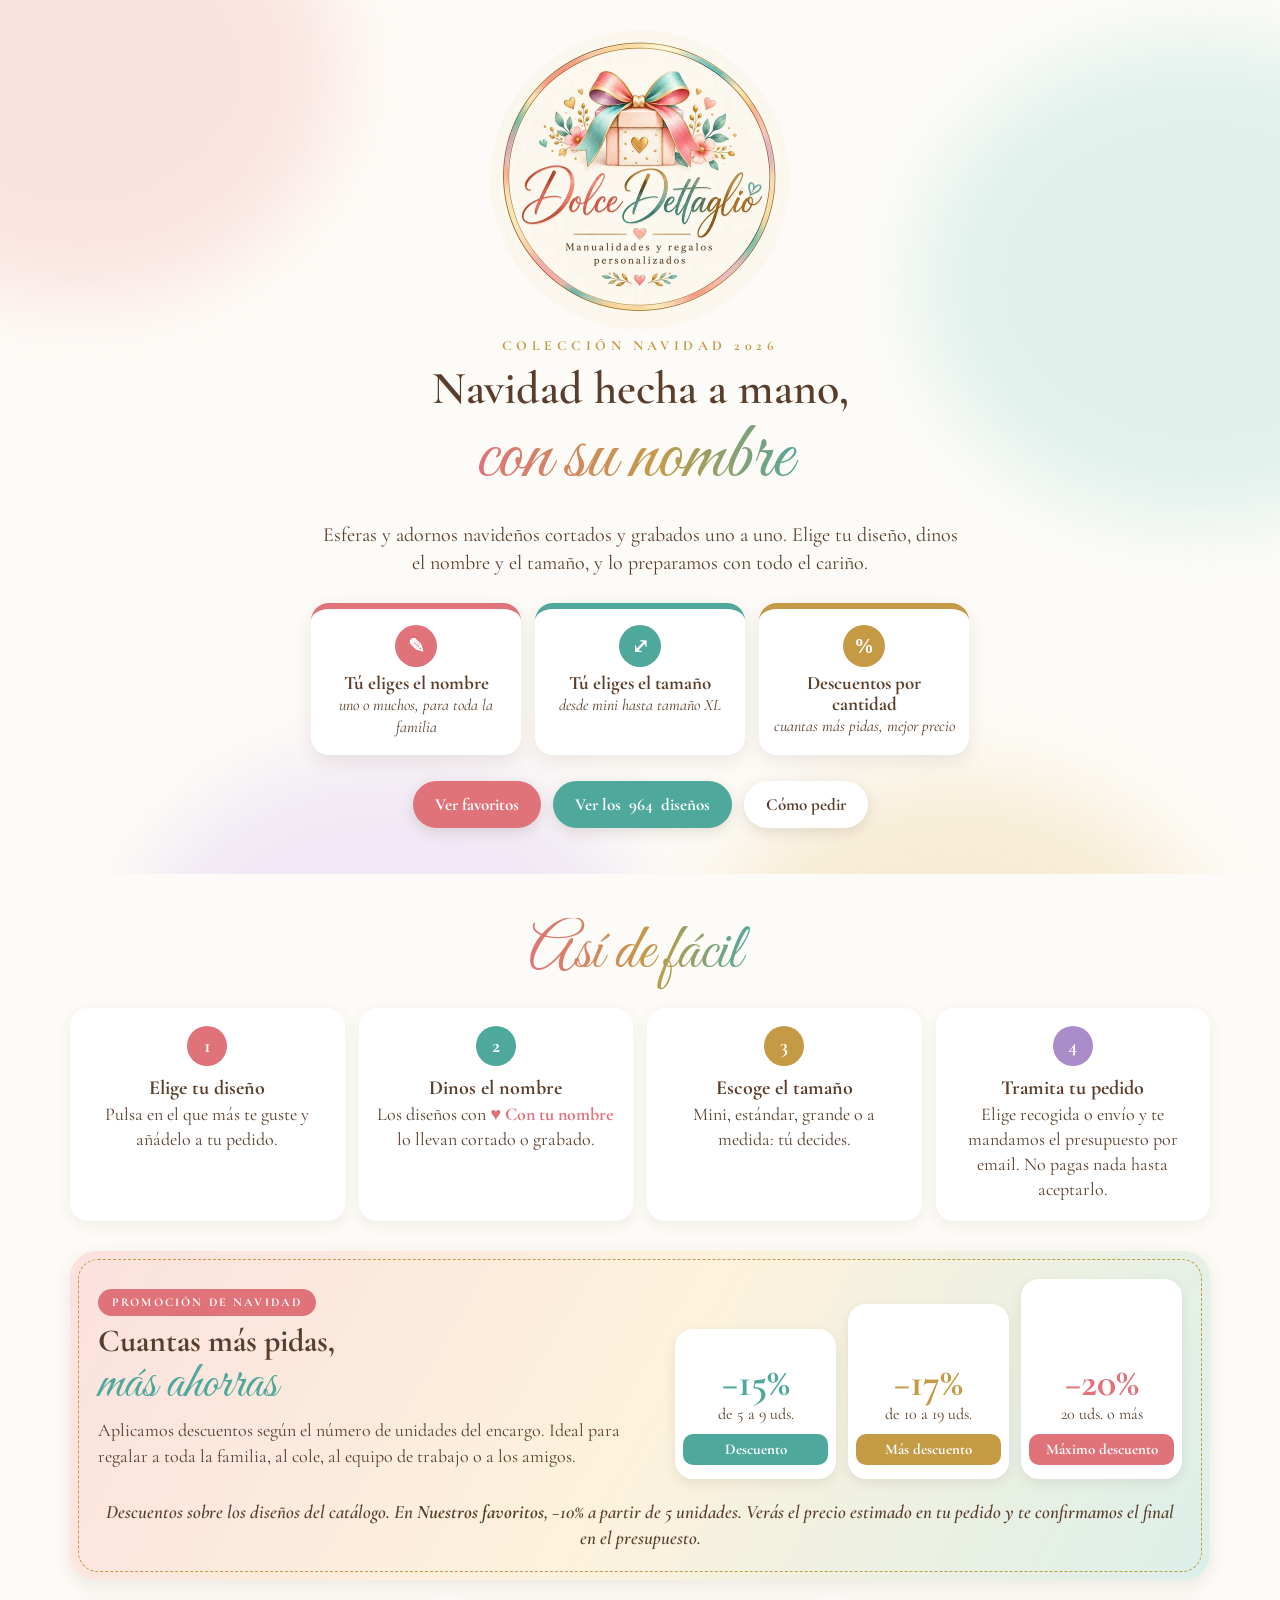
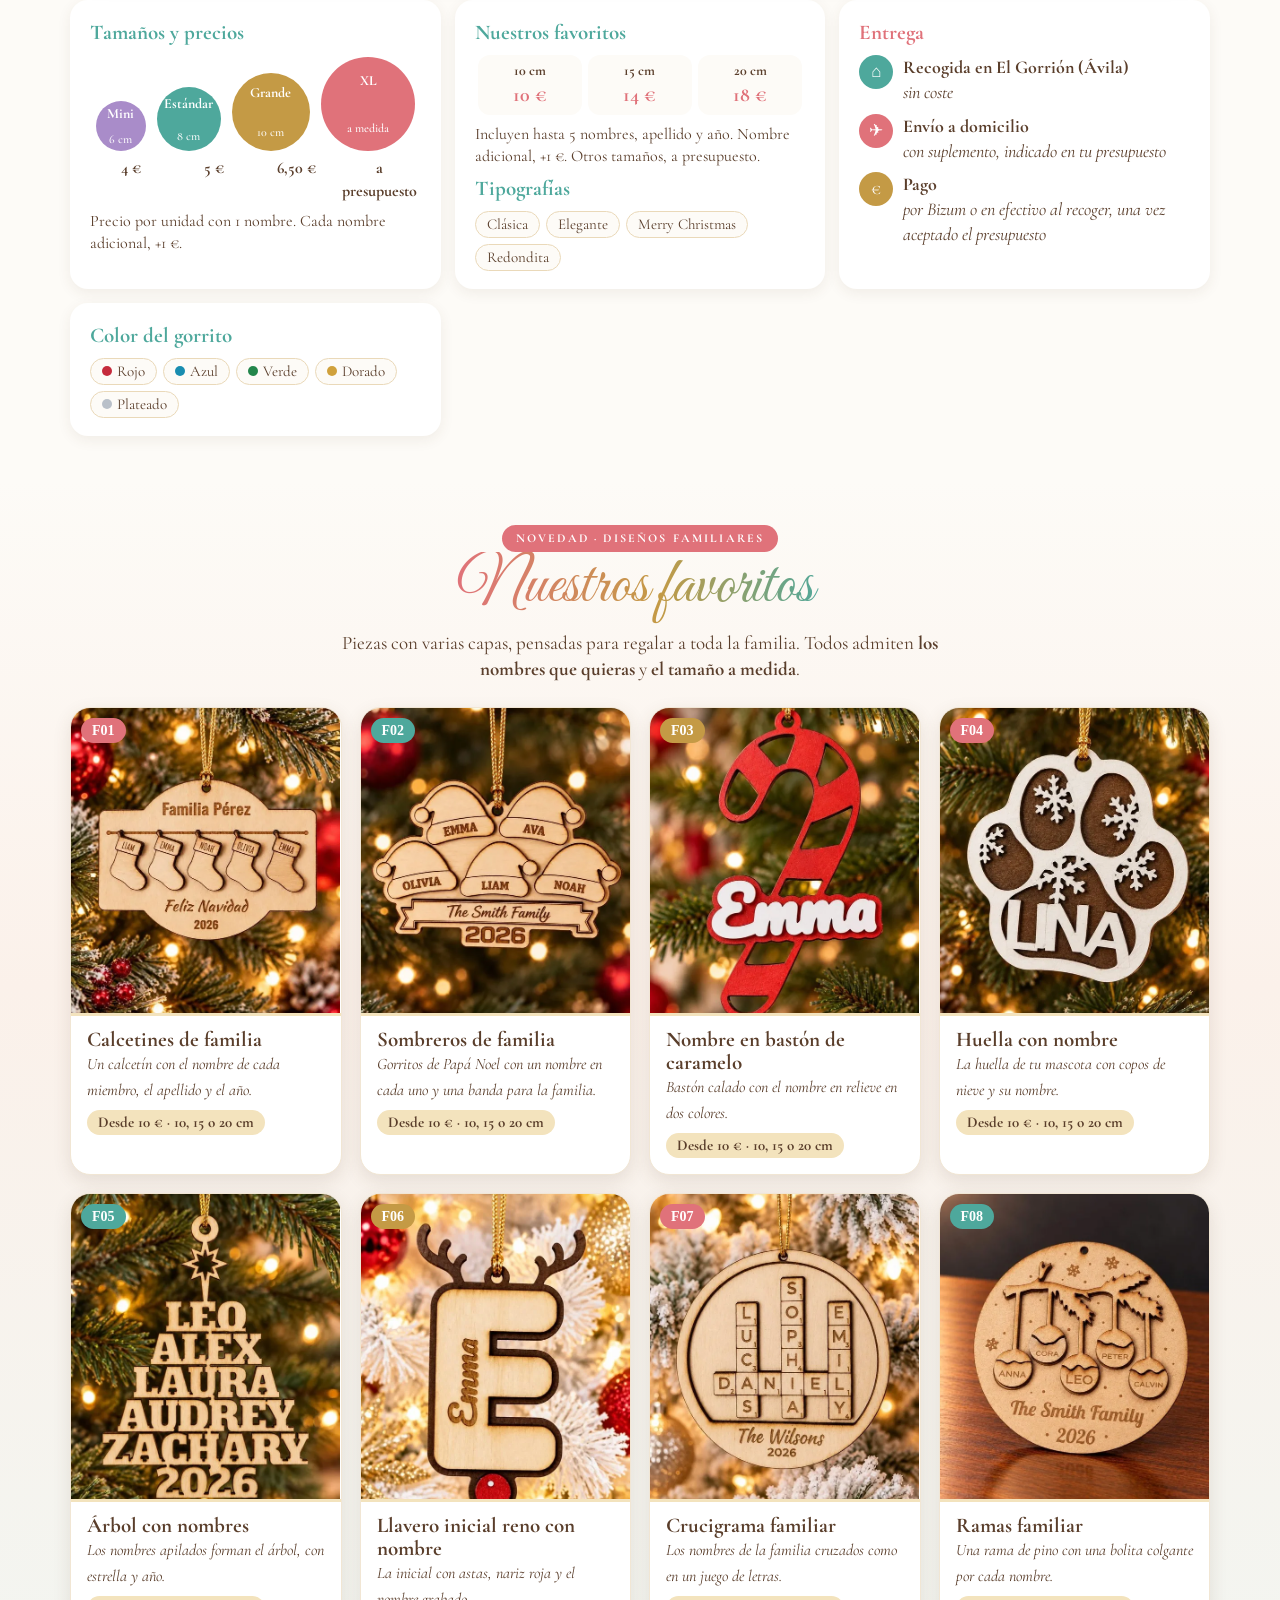
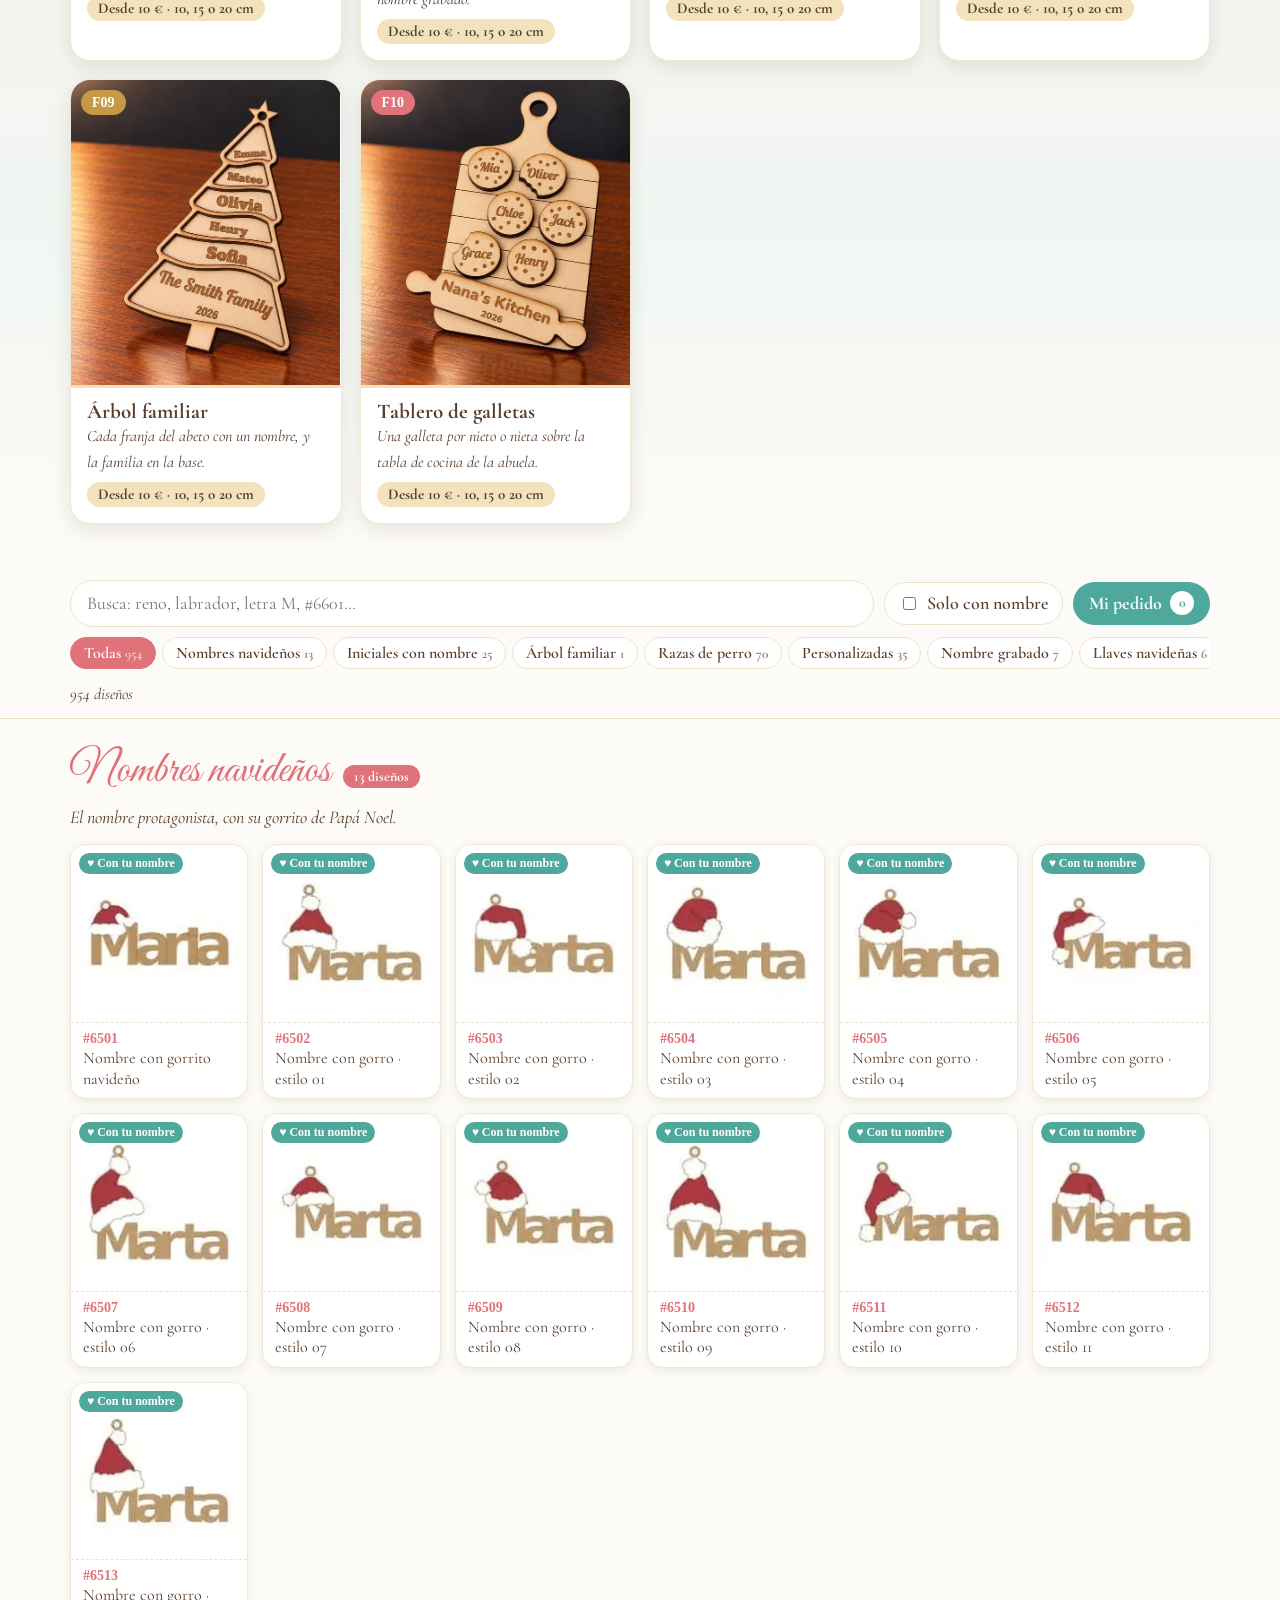
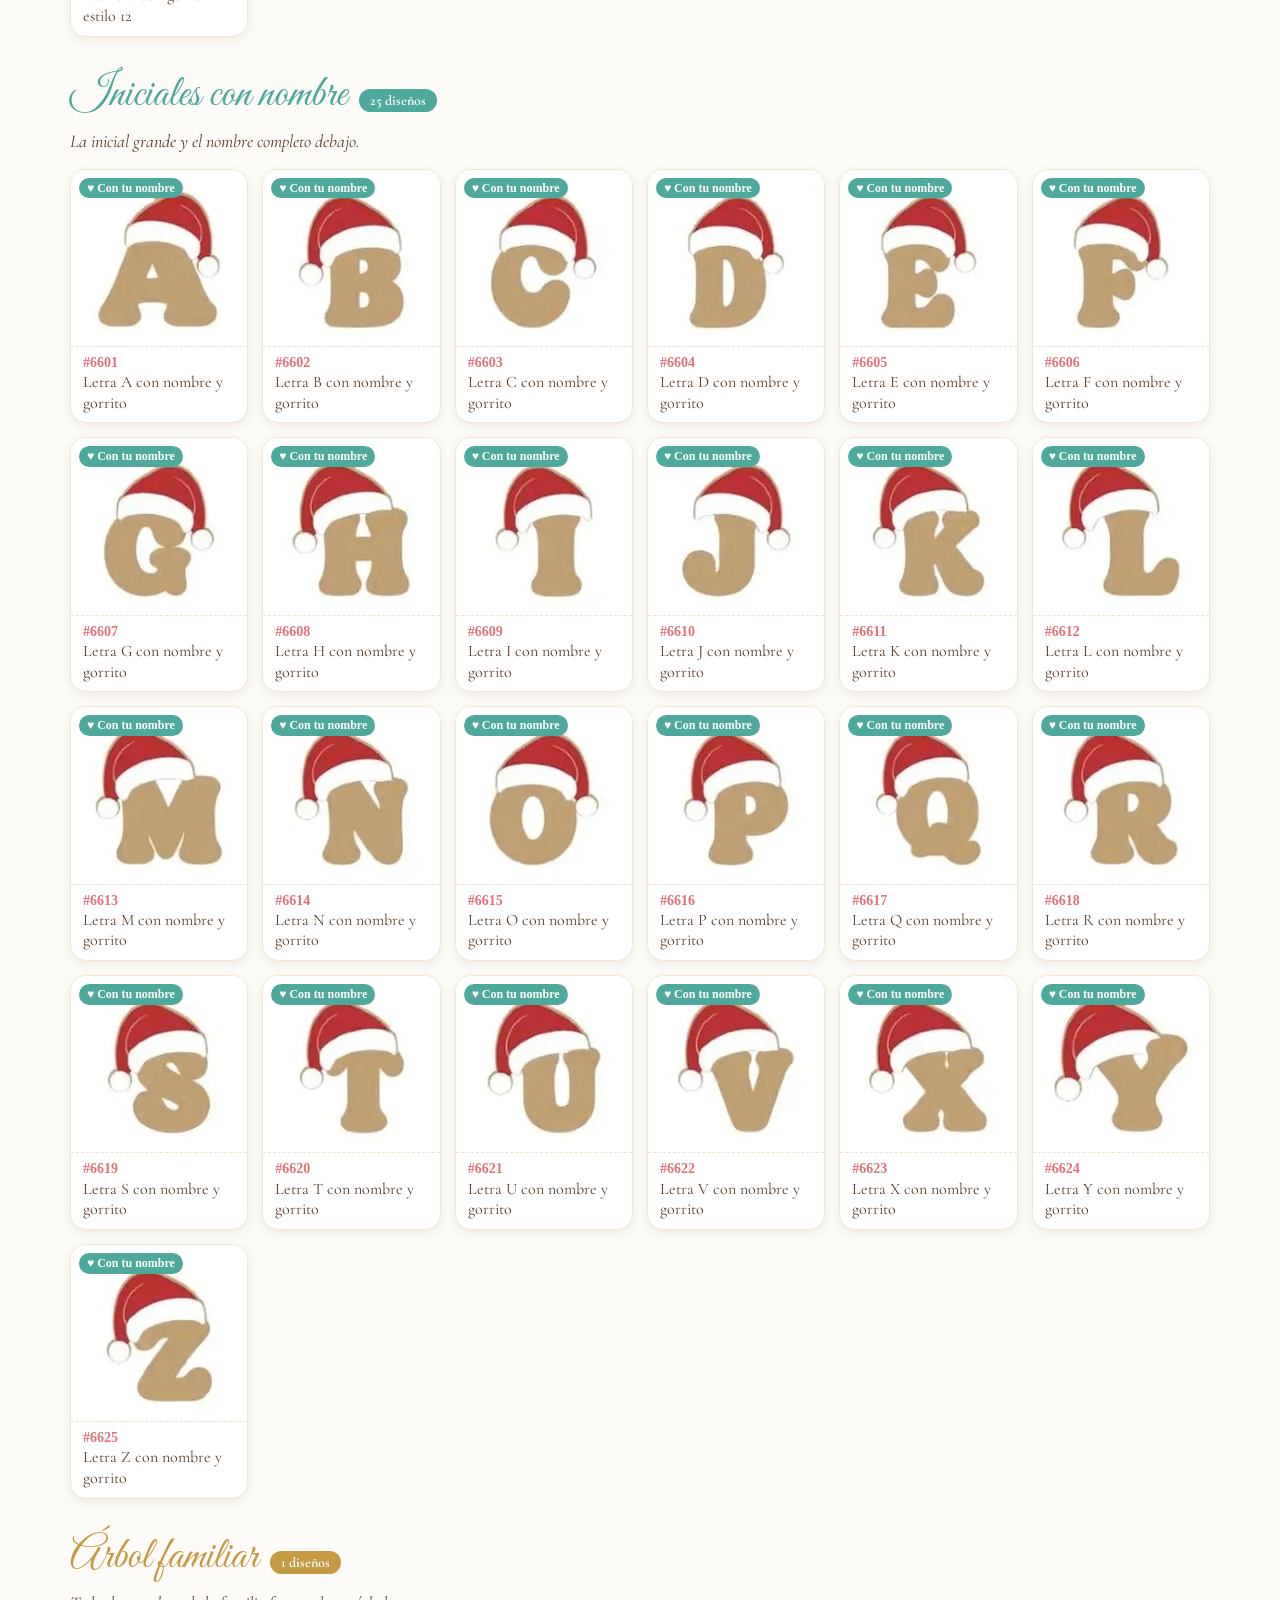
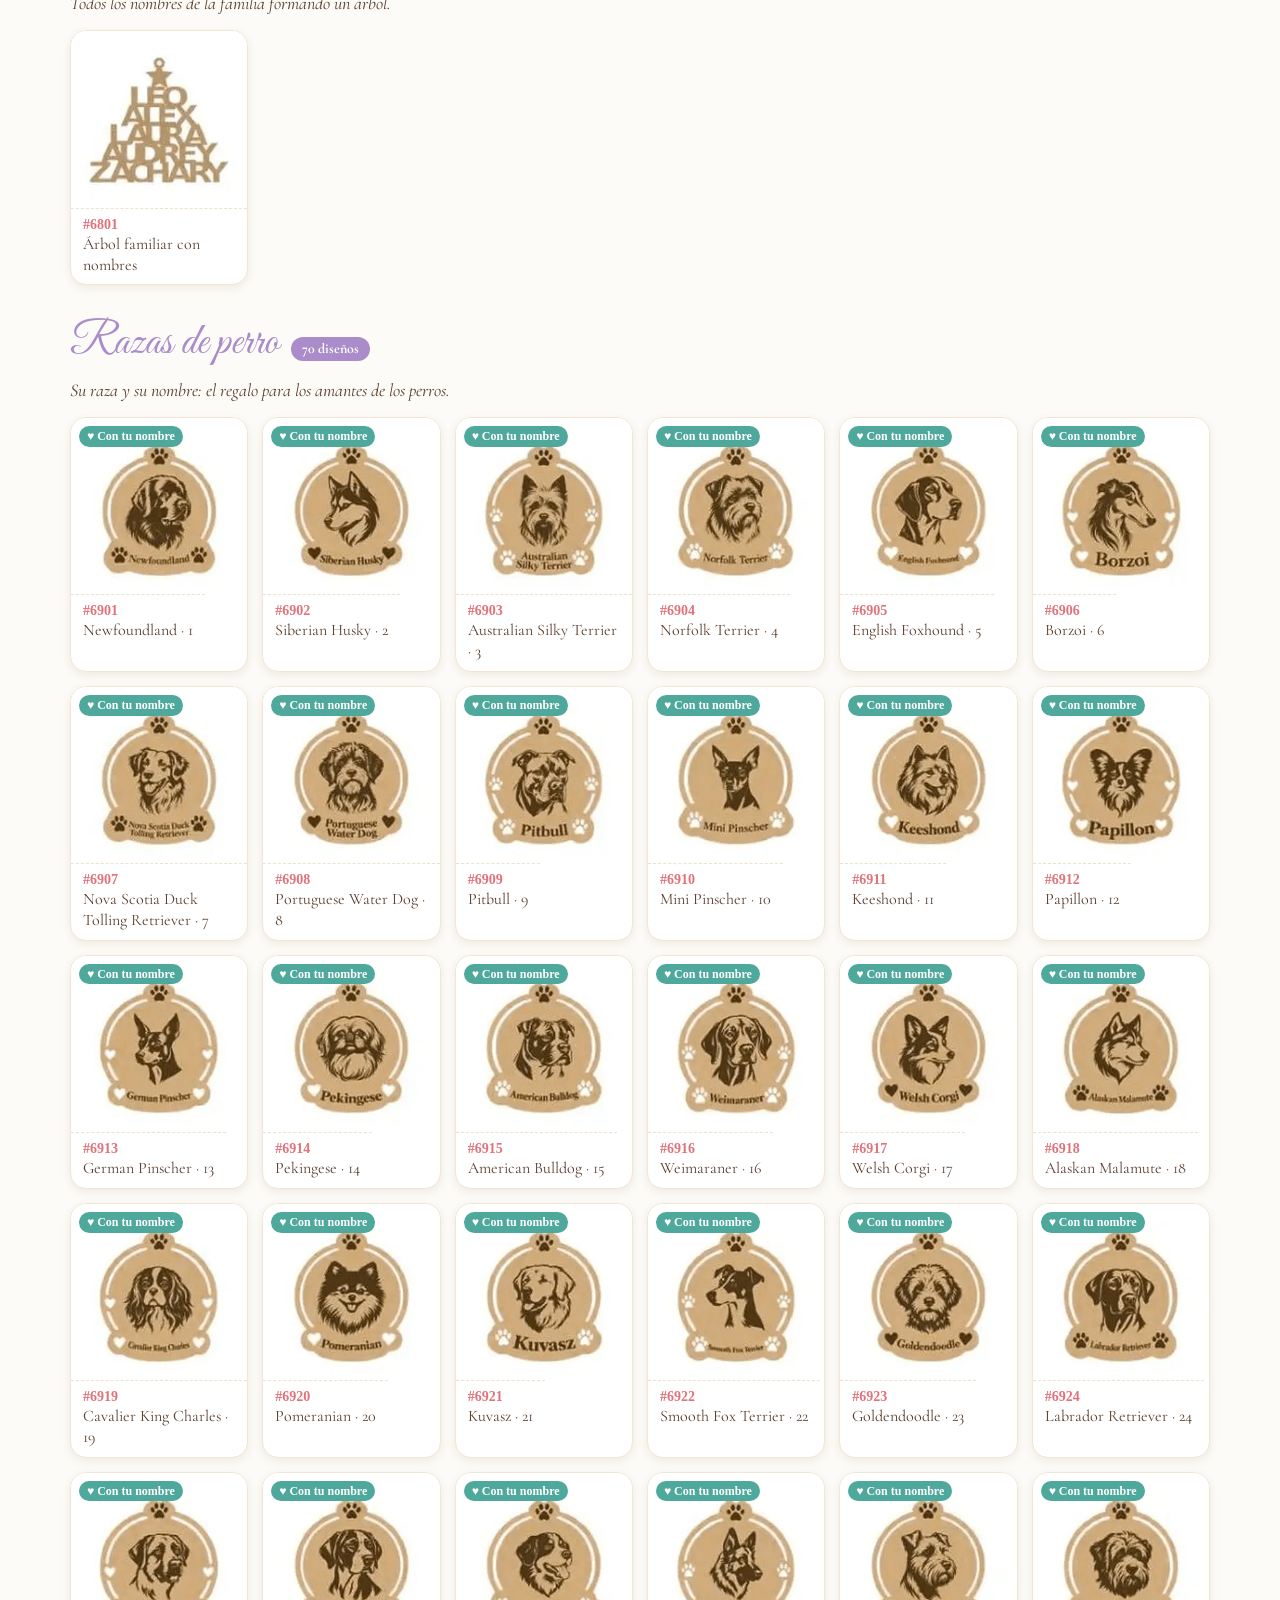
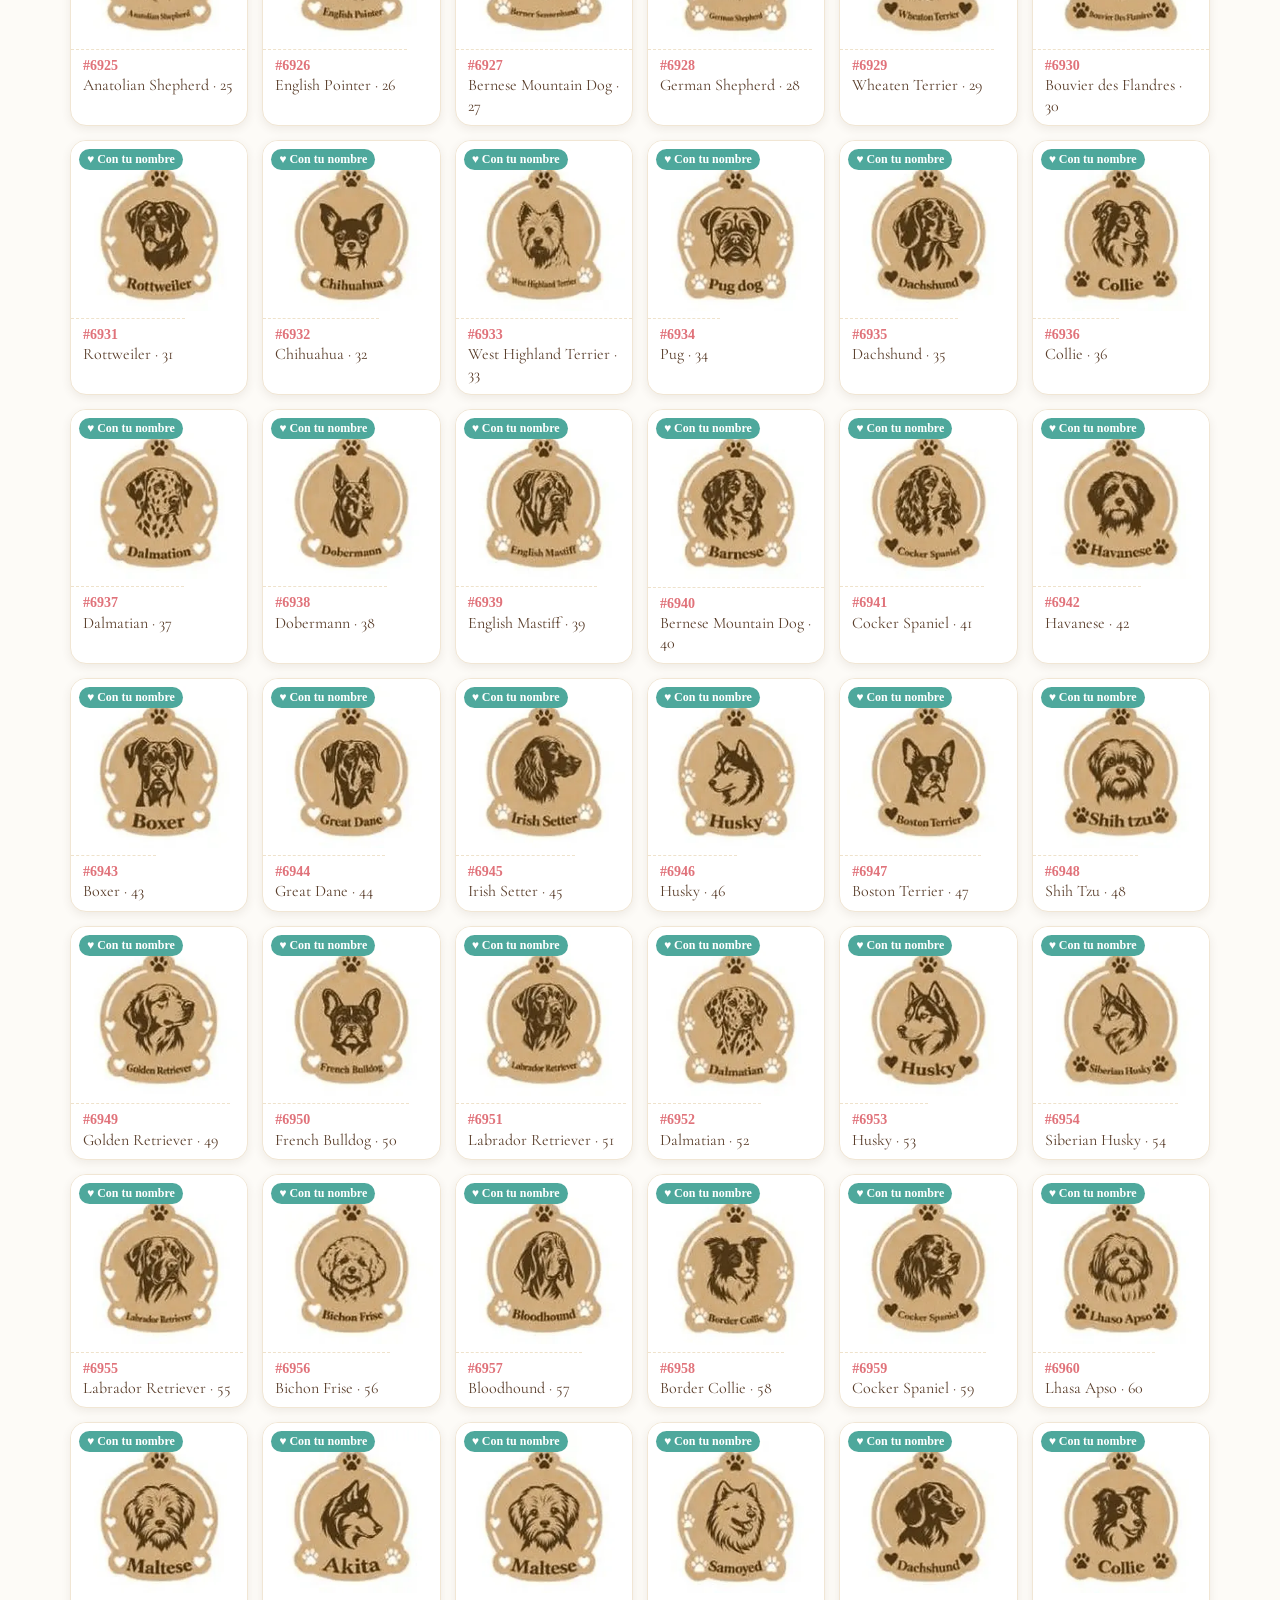
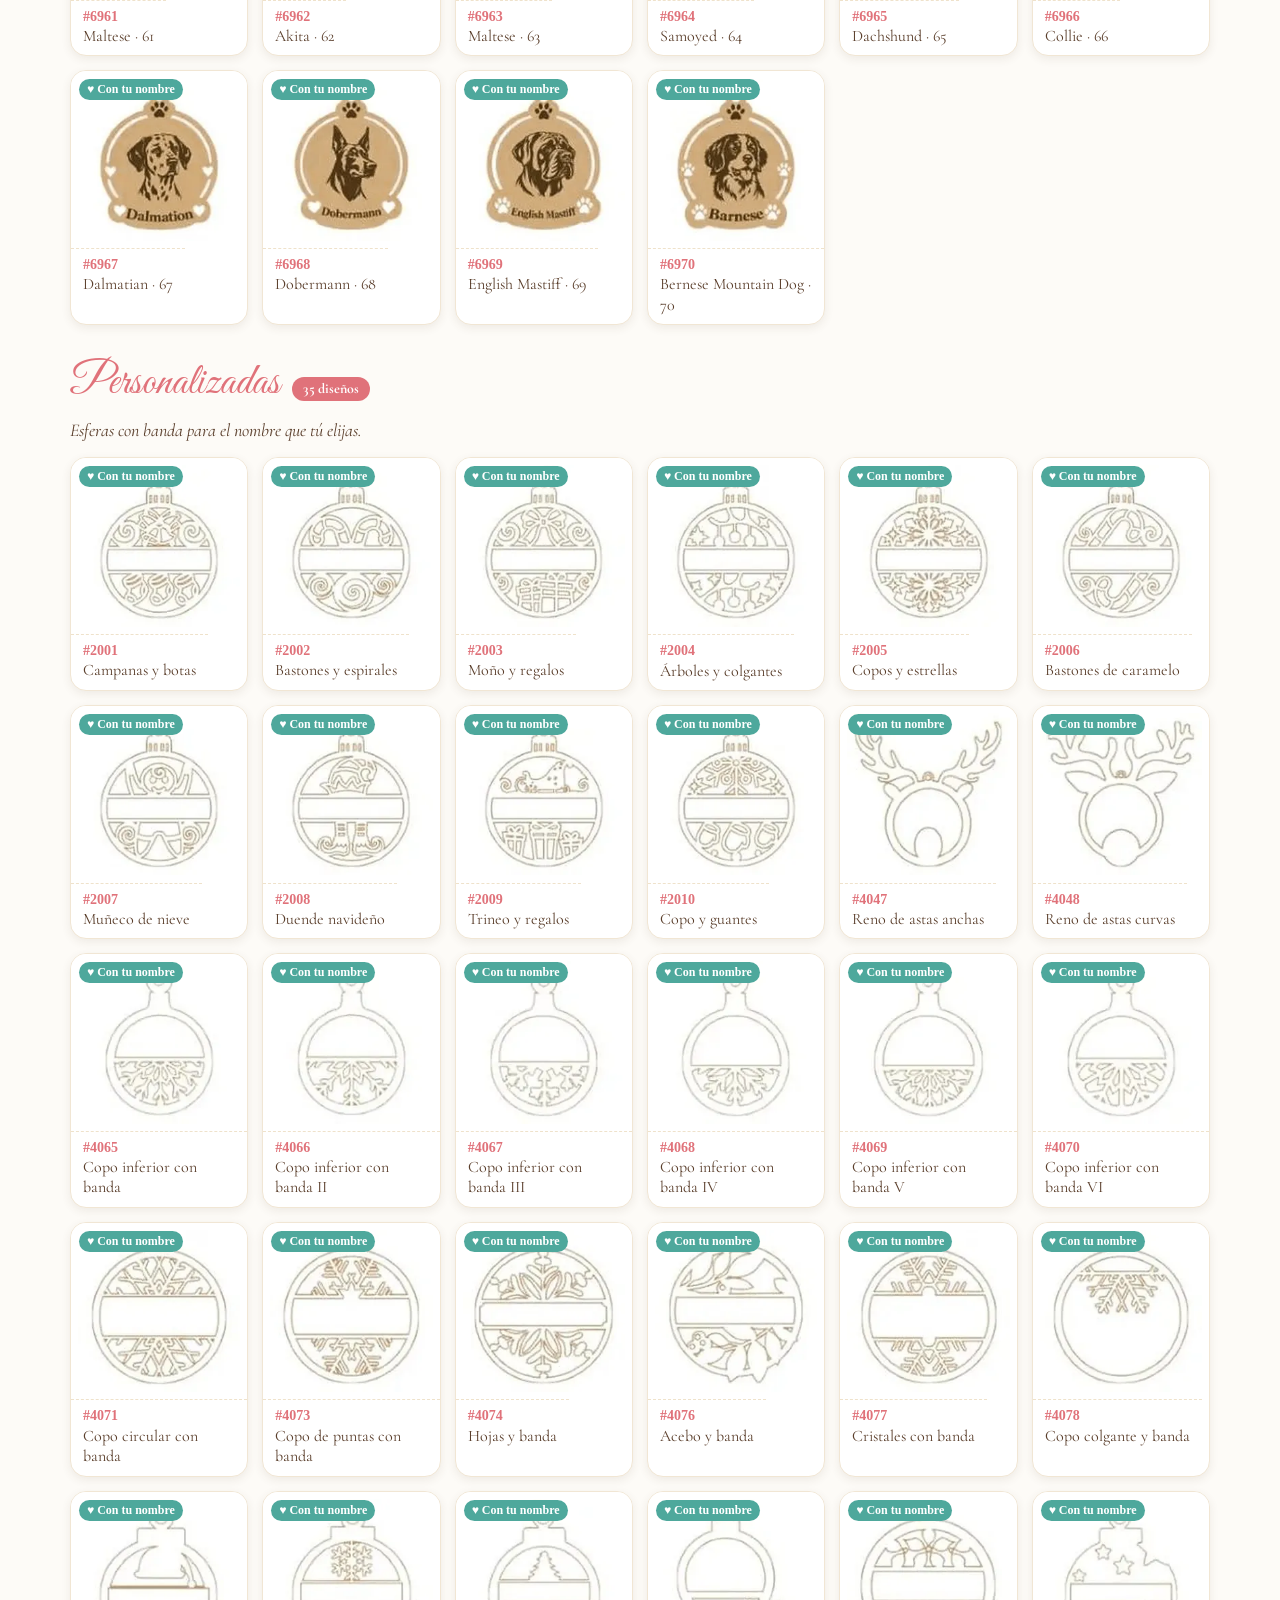
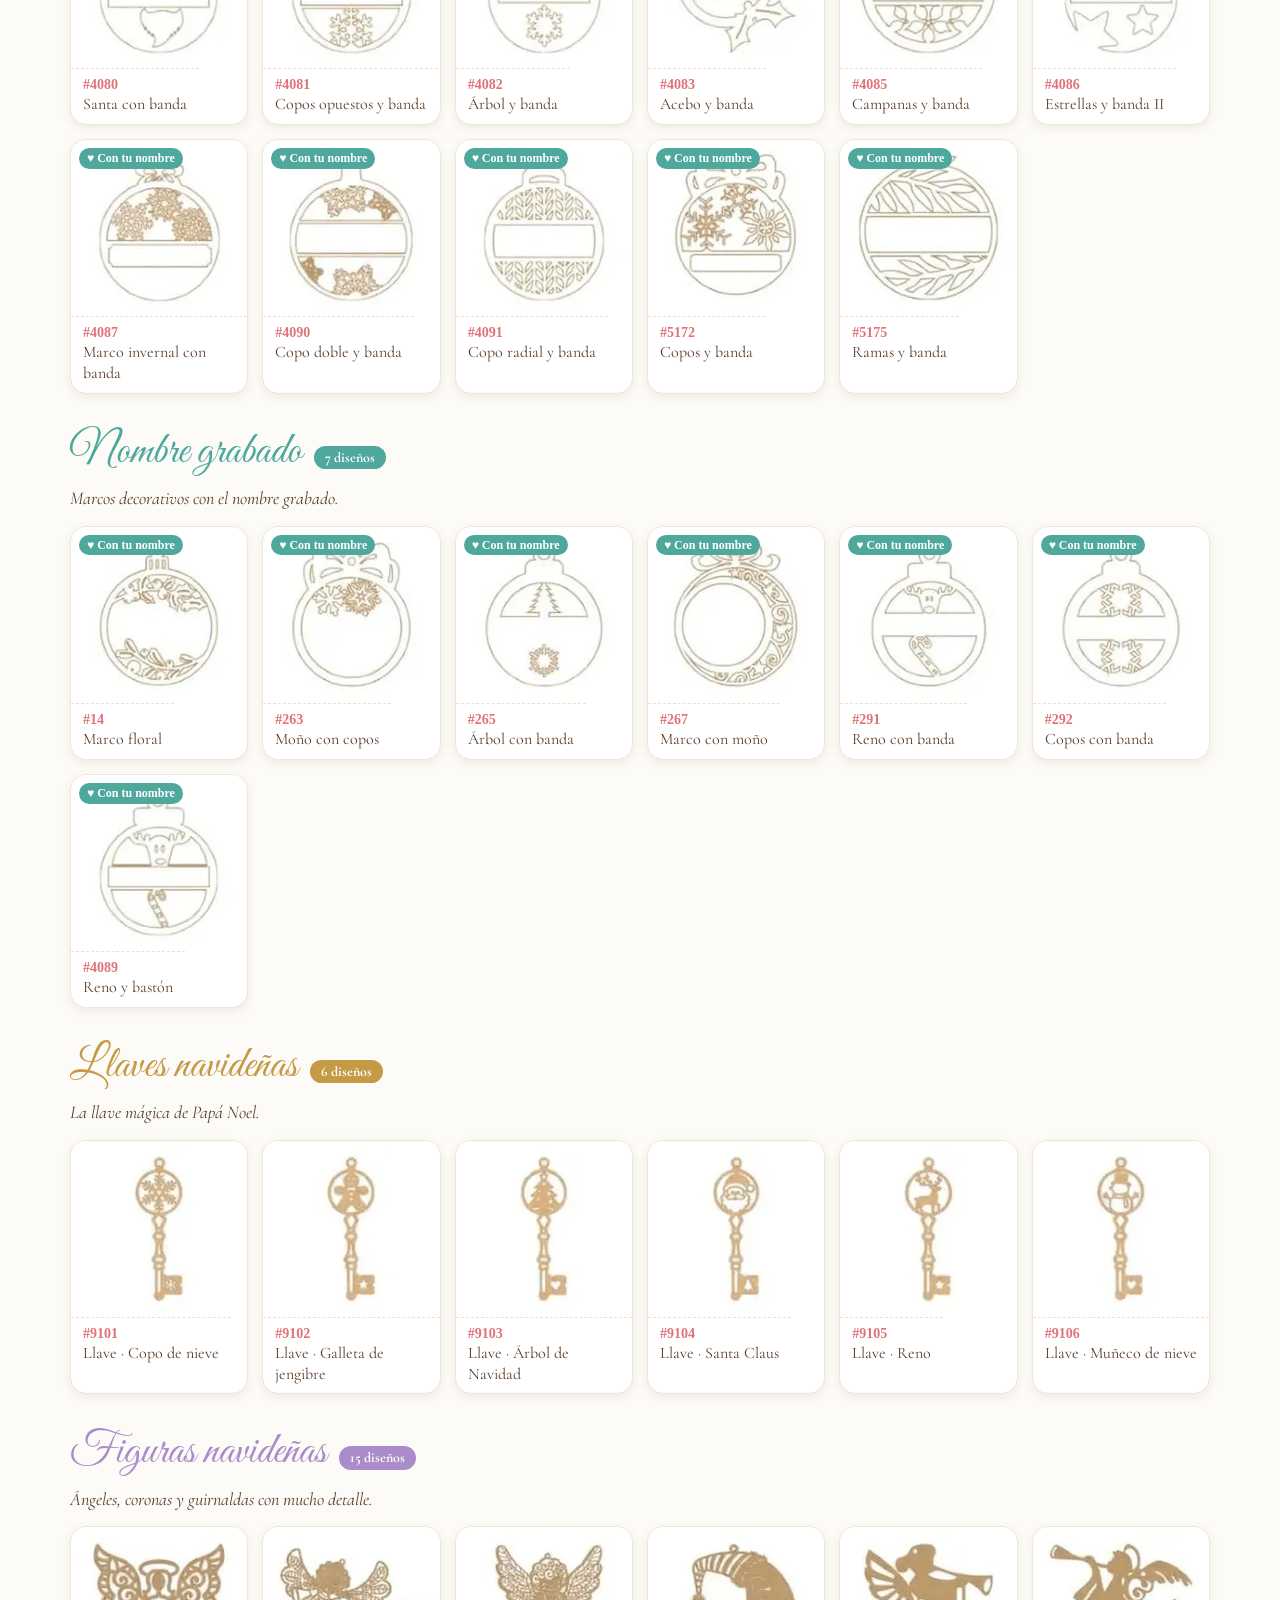
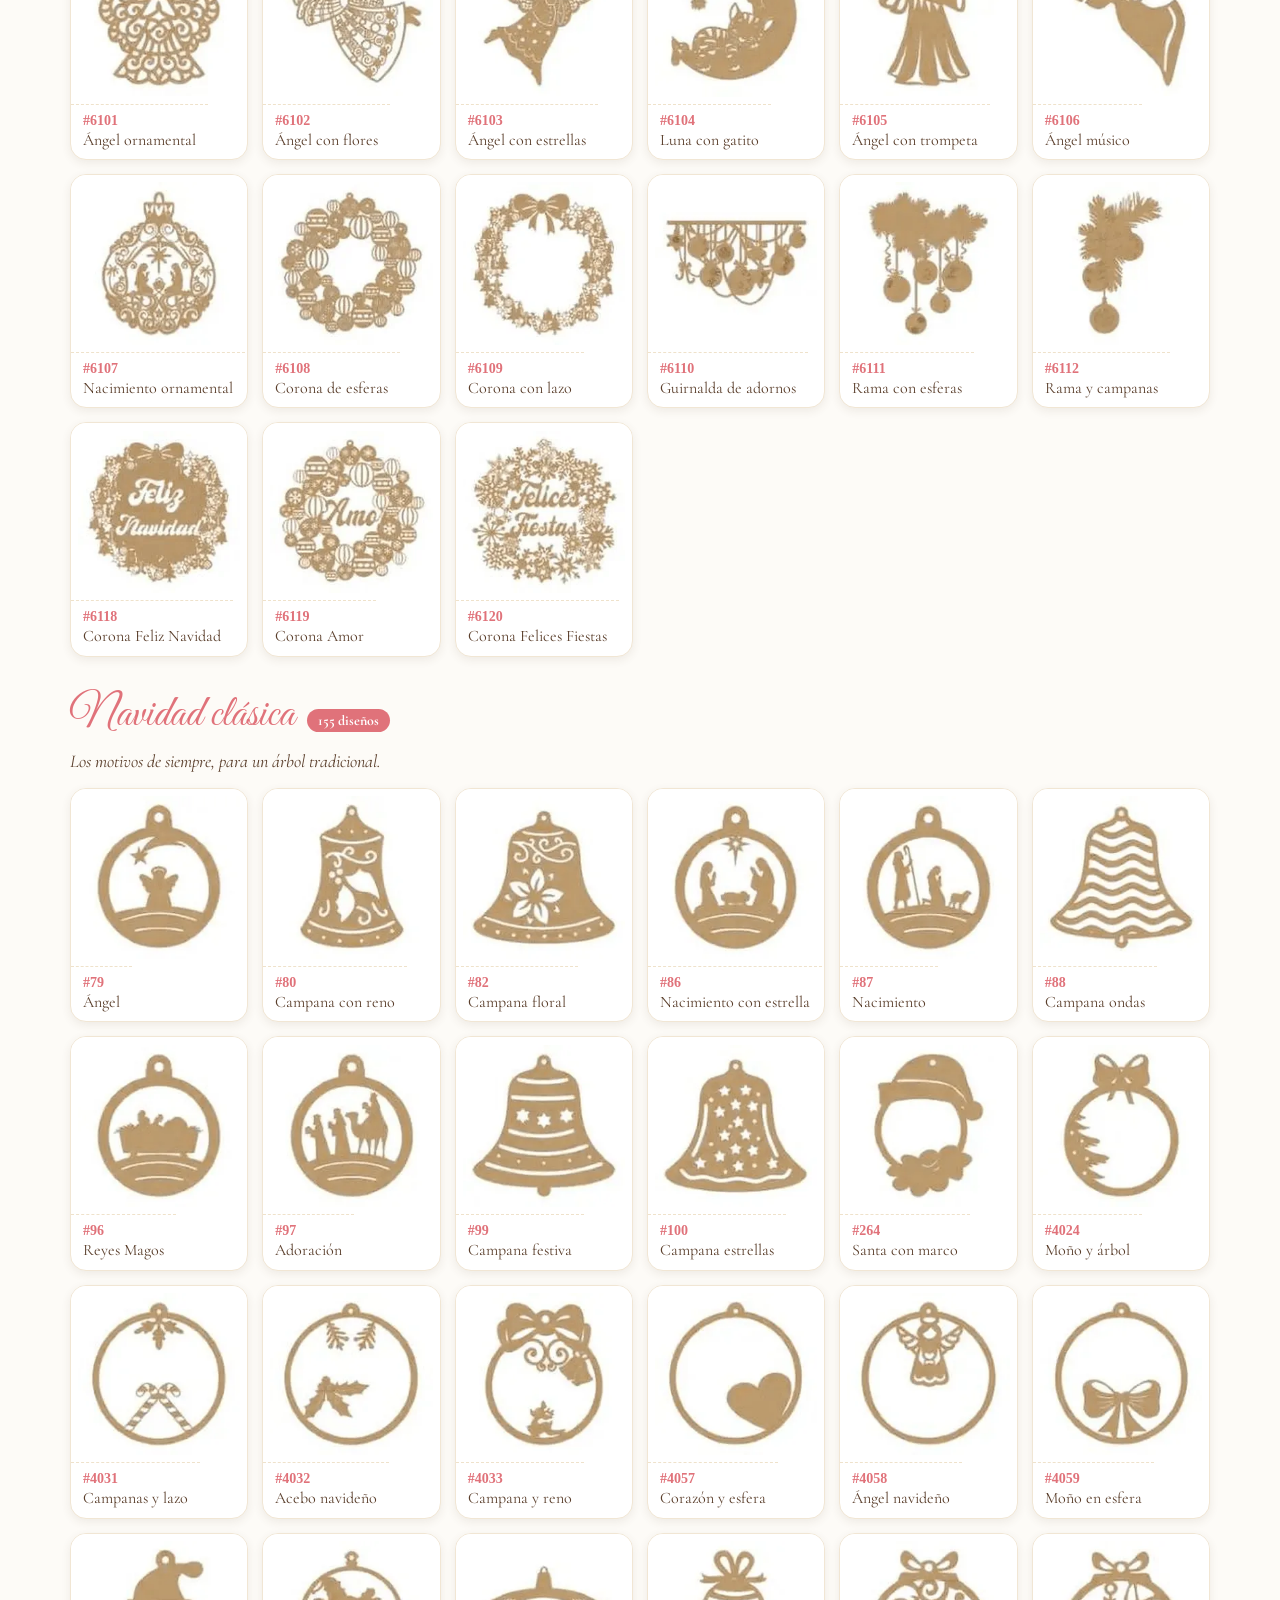
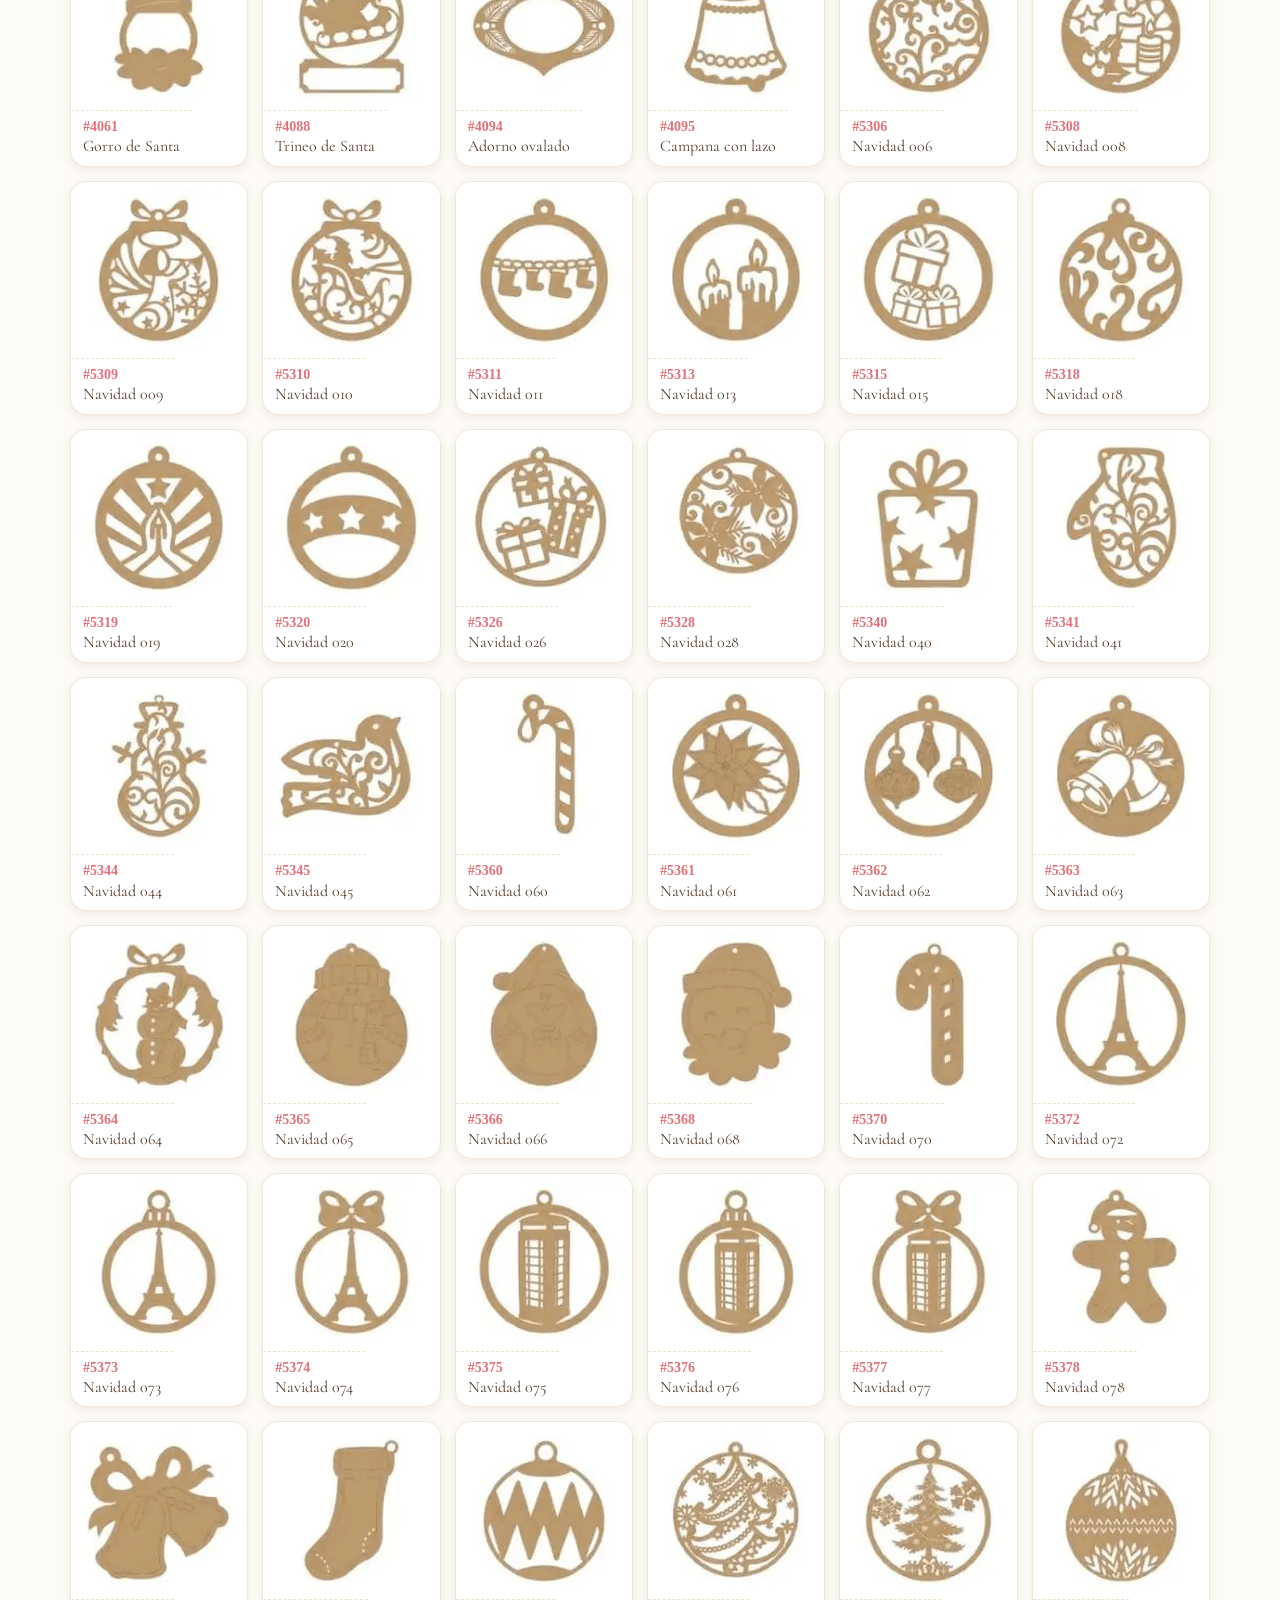
==== commit 75488f78: "Add files via upload" ====
--- a/index.html
+++ b/index.html
@@ -6,6 +6,12 @@
 <title>Dolce Dettaglio · Pedidos de Navidad 2026</title>
 <meta name="description" content="Adornos navideños personalizados con nombre, hechos a mano. Recogida en El Gorrión (Ávila) o envío a domicilio.">
 <link rel="icon" href="logo.webp">
+<meta property="og:type" content="website">
+<meta property="og:title" content="Dolce Dettaglio · Adornos de Navidad con su nombre">
+<meta property="og:description" content="Más de 960 diseños hechos a mano. Elige nombre y tamaño, con descuentos por cantidad. Recogida en El Gorrión (Ávila) o envío a casa.">
+<meta property="og:image" content="https://TU-USUARIO.github.io/dolce-dettaglio/og.jpg">
+<meta property="og:image:width" content="1200"><meta property="og:image:height" content="630">
+<meta name="twitter:card" content="summary_large_image">
 <link rel="preconnect" href="https://fonts.googleapis.com">
 <link rel="preconnect" href="https://fonts.gstatic.com" crossorigin>
 <link href="https://fonts.googleapis.com/css2?family=Great+Vibes&family=Cormorant+Garamond:ital,wght@0,500;0,600;0,700;1,500&display=swap" rel="stylesheet">
@@ -13,6 +19,7 @@
 </head>
 <body>
 
+<div class="closed-bar" id="closedBar" hidden>Ahora mismo <b>no estamos aceptando pedidos nuevos</b>. ¡Gracias por la acogida! Puedes seguir viendo el catálogo y escribirnos por Instagram o email para cualquier duda.</div>
 <header class="hero">
   <div class="blob b1"></div><div class="blob b2"></div><div class="blob b3"></div><div class="blob b4"></div>
   <img class="logo" src="logo.webp" alt="Dolce Dettaglio · Manualidades y regalos personalizados">
@@ -47,16 +54,16 @@
         <p style="margin:0">Aplicamos descuentos según el número de unidades del encargo. Ideal para regalar a toda la familia, al cole, al equipo de trabajo o a los amigos.</p>
       </div>
       <div class="tiers">
-        <div class="tier t1"><b>5+</b><span>unidades</span><em>Descuento</em></div>
-        <div class="tier t2"><b>10+</b><span>unidades</span><em>Más descuento</em></div>
-        <div class="tier t3"><b>20+</b><span>unidades</span><em>Máximo descuento</em></div>
+        <div class="tier t1"><b>−15%</b><span>de 5 a 9 uds.</span><em>Descuento</em></div>
+        <div class="tier t2"><b>−17%</b><span>de 10 a 19 uds.</span><em>Más descuento</em></div>
+        <div class="tier t3"><b>−20%</b><span>20 uds. o más</span><em>Máximo descuento</em></div>
       </div>
-      <div class="promo-note">Pregunta por tu precio: te lo calculamos sin compromiso.</div>
+      <div class="promo-note">Descuentos sobre los diseños del catálogo. En <b>Nuestros favoritos</b>, −10% a partir de 5 unidades. Verás el precio estimado en tu pedido y te confirmamos el final en el presupuesto.</div>
     </div>
     <div class="opts">
-      <div class="opt"><h4>Tamaño a tu medida</h4><div class="sizes"><span class="s1">Mini<br><small>6 cm</small></span><span class="s2">Estándar<br><small>8 cm</small></span><span class="s3">Grande<br><small>10 cm</small></span><span class="s4">XL<br><small>a medida</small></span></div></div>
-      <div class="opt"><h4>Nombres</h4><p>Uno, dos o los de toda la familia. Pedidos de grupo de hasta 50 nombres en un solo encargo.</p><div class="chips"><span>Clásica</span><span>Elegante</span><span>Merry Christmas</span><span>Redondita</span></div></div>
-      <div class="opt delivery-opt"><h4>Entrega</h4><div class="deliv-list"><div><i style="background:var(--teal)">⌂</i><span><b>Recogida en El Gorrión (Ávila)</b><br><i style="all:unset;font-style:italic">sin coste</i></span></div><div><i style="background:var(--coral)">✈</i><span><b>Envío a domicilio</b><br><i style="all:unset;font-style:italic">con suplemento, indicado en tu presupuesto</i></span></div></div></div>
+      <div class="opt"><h4>Tamaños y precios</h4><div class="sizes"><span class="s1">Mini<br><small>6 cm</small></span><span class="s2">Estándar<br><small>8 cm</small></span><span class="s3">Grande<br><small>10 cm</small></span><span class="s4">XL<br><small>a medida</small></span></div><div class="prices"><span>4 €</span><span>5 €</span><span>6,50 €</span><span>a presupuesto</span></div><p style="margin:8px 0 0;font-size:16px">Precio por unidad con 1 nombre. Cada nombre adicional, +1 €.</p></div>
+      <div class="opt"><h4>Nuestros favoritos</h4><div class="prices fp"><span><b>10 cm</b>10 €</span><span><b>15 cm</b>14 €</span><span><b>20 cm</b>18 €</span></div><p style="margin:8px 0 6px;font-size:16px">Incluyen hasta 5 nombres, apellido y año. Nombre adicional, +1 €. Otros tamaños, a presupuesto.</p><h4 style="margin-top:6px">Tipografías</h4><div class="chips"><span>Clásica</span><span>Elegante</span><span>Merry Christmas</span><span>Redondita</span></div></div>
+      <div class="opt delivery-opt"><h4>Entrega</h4><div class="deliv-list"><div><i style="background:var(--teal)">⌂</i><span><b>Recogida en El Gorrión (Ávila)</b><br><i style="all:unset;font-style:italic">sin coste</i></span></div><div><i style="background:var(--coral)">✈</i><span><b>Envío a domicilio</b><br><i style="all:unset;font-style:italic">con suplemento, indicado en tu presupuesto</i></span></div><div><i style="background:var(--gold)">€</i><span><b>Pago</b><br><i style="all:unset;font-style:italic">por Bizum o en efectivo al recoger, una vez aceptado el presupuesto</i></span></div></div></div>
       <div class="opt"><h4>Color del gorrito</h4><div class="chips"><span><i style="background:#c52b3c"></i>Rojo</span><span><i style="background:#198db0"></i>Azul</span><span><i style="background:#23864b"></i>Verde</span><span><i style="background:#d0a13c"></i>Dorado</span><span><i style="background:#b9c0c9"></i>Plateado</span></div></div>
     </div>
   </div>
@@ -112,6 +119,7 @@
       <label class="f">Tamaño<select id="fSize"><option>Estándar · 8 cm</option><option>Mini · 6 cm</option><option>Grande · 10 cm</option><option>XL · a medida</option></select></label>
       <label class="f">Unidades<input id="fQty" type="number" min="1" value="1"></label>
     </div>
+    <div class="pline" id="pLine"></div>
     <div class="dact"><button class="btn coral" type="submit" id="addBtn">Añadir a mi pedido</button><button class="btn light" type="button" data-close>Seguir mirando</button></div>
   </form>
 </dialog>
@@ -154,6 +162,7 @@
         <label class="f">Provincia<input id="aProv" autocomplete="address-level1" maxlength="80"></label>
       </div>
     </div>
+    <label class="f">¿Para qué fecha lo necesitas? (opcional)<input id="cNeed" type="date"></label>
     <label class="f">Comentarios (opcional)<textarea id="cNotes" maxlength="1000" placeholder="Fecha en la que lo necesitas, colores, dudas…"></textarea></label>
     <label class="chk"><input type="checkbox" id="cOk"> Acepto que Dolce Dettaglio use mis datos únicamente para gestionar este pedido.</label>
     <div class="err" id="coErr" role="alert"></div>
@@ -175,6 +184,7 @@
 
 <script src="config.js"></script>
 <script src="api.js"></script>
+<script src="prices.js"></script>
 <script src="images.js"></script>
 <script>
 const DATA = [{"id":9101,"cat":"Llaves navideñas","name":"Llave · Copo de nieve","p":false},{"id":9102,"cat":"Llaves navideñas","name":"Llave · Galleta de jengibre","p":false},{"id":9103,"cat":"Llaves navideñas","name":"Llave · Árbol de Navidad","p":false},{"id":9104,"cat":"Llaves navideñas","name":"Llave · Santa Claus","p":false},{"id":9105,"cat":"Llaves navideñas","name":"Llave · Reno","p":false},{"id":9106,"cat":"Llaves navideñas","name":"Llave · Muñeco de nieve","p":false},{"id":6901,"cat":"Razas de perro","name":"Newfoundland · 1","p":true},{"id":6902,"cat":"Razas de perro","name":"Siberian Husky · 2","p":true},{"id":6903,"cat":"Razas de perro","name":"Australian Silky Terrier · 3","p":true},{"id":6904,"cat":"Razas de perro","name":"Norfolk Terrier · 4","p":true},{"id":6905,"cat":"Razas de perro","name":"English Foxhound · 5","p":true},{"id":6906,"cat":"Razas de perro","name":"Borzoi · 6","p":true},{"id":6907,"cat":"Razas de perro","name":"Nova Scotia Duck Tolling Retriever · 7","p":true},{"id":6908,"cat":"Razas de perro","name":"Portuguese Water Dog · 8","p":true},{"id":6909,"cat":"Razas de perro","name":"Pitbull · 9","p":true},{"id":6910,"cat":"Razas de perro","name":"Mini Pinscher · 10","p":true},{"id":6911,"cat":"Razas de perro","name":"Keeshond · 11","p":true},{"id":6912,"cat":"Razas de perro","name":"Papillon · 12","p":true},{"id":6913,"cat":"Razas de perro","name":"German Pinscher · 13","p":true},{"id":6914,"cat":"Razas de perro","name":"Pekingese · 14","p":true},{"id":6915,"cat":"Razas de perro","name":"American Bulldog · 15","p":true},{"id":6916,"cat":"Razas de perro","name":"Weimaraner · 16","p":true},{"id":6917,"cat":"Razas de perro","name":"Welsh Corgi · 17","p":true},{"id":6918,"cat":"Razas de perro","name":"Alaskan Malamute · 18","p":true},{"id":6919,"cat":"Razas de perro","name":"Cavalier King Charles · 19","p":true},{"id":6920,"cat":"Razas de perro","name":"Pomeranian · 20","p":true},{"id":6921,"cat":"Razas de perro","name":"Kuvasz · 21","p":true},{"id":6922,"cat":"Razas de perro","name":"Smooth Fox Terrier · 22","p":true},{"id":6923,"cat":"Razas de perro","name":"Goldendoodle · 23","p":true},{"id":6924,"cat":"Razas de perro","name":"Labrador Retriever · 24","p":true},{"id":6925,"cat":"Razas de perro","name":"Anatolian Shepherd · 25","p":true},{"id":6926,"cat":"Razas de perro","name":"English Pointer · 26","p":true},{"id":6927,"cat":"Razas de perro","name":"Bernese Mountain Dog · 27","p":true},{"id":6928,"cat":"Razas de perro","name":"German Shepherd · 28","p":true},{"id":6929,"cat":"Razas de perro","name":"Wheaten Terrier · 29","p":true},{"id":6930,"cat":"Razas de perro","name":"Bouvier des Flandres · 30","p":true},{"id":6931,"cat":"Razas de perro","name":"Rottweiler · 31","p":true},{"id":6932,"cat":"Razas de perro","name":"Chihuahua · 32","p":true},{"id":6933,"cat":"Razas de perro","name":"West Highland Terrier · 33","p":true},{"id":6934,"cat":"Razas de perro","name":"Pug · 34","p":true},{"id":6935,"cat":"Razas de perro","name":"Dachshund · 35","p":true},{"id":6936,"cat":"Razas de perro","name":"Collie · 36","p":true},{"id":6937,"cat":"Razas de perro","name":"Dalmatian · 37","p":true},{"id":6938,"cat":"Razas de perro","name":"Dobermann · 38","p":true},{"id":6939,"cat":"Razas de perro","name":"English Mastiff · 39","p":true},{"id":6940,"cat":"Razas de perro","name":"Bernese Mountain Dog · 40","p":true},{"id":6941,"cat":"Razas de perro","name":"Cocker Spaniel · 41","p":true},{"id":6942,"cat":"Razas de perro","name":"Havanese · 42","p":true},{"id":6943,"cat":"Razas de perro","name":"Boxer · 43","p":true},{"id":6944,"cat":"Razas de perro","name":"Great Dane · 44","p":true},{"id":6945,"cat":"Razas de perro","name":"Irish Setter · 45","p":true},{"id":6946,"cat":"Razas de perro","name":"Husky · 46","p":true},{"id":6947,"cat":"Razas de perro","name":"Boston Terrier · 47","p":true},{"id":6948,"cat":"Razas de perro","name":"Shih Tzu · 48","p":true},{"id":6949,"cat":"Razas de perro","name":"Golden Retriever · 49","p":true},{"id":6950,"cat":"Razas de perro","name":"French Bulldog · 50","p":true},{"id":6951,"cat":"Razas de perro","name":"Labrador Retriever · 51","p":true},{"id":6952,"cat":"Razas de perro","name":"Dalmatian · 52","p":true},{"id":6953,"cat":"Razas de perro","name":"Husky · 53","p":true},{"id":6954,"cat":"Razas de perro","name":"Siberian Husky · 54","p":true},{"id":6955,"cat":"Razas de perro","name":"Labrador Retriever · 55","p":true},{"id":6956,"cat":"Razas de perro","name":"Bichon Frise · 56","p":true},{"id":6957,"cat":"Razas de perro","name":"Bloodhound · 57","p":true},{"id":6958,"cat":"Razas de perro","name":"Border Collie · 58","p":true},{"id":6959,"cat":"Razas de perro","name":"Cocker Spaniel · 59","p":true},{"id":6960,"cat":"Razas de perro","name":"Lhasa Apso · 60","p":true},{"id":6961,"cat":"Razas de perro","name":"Maltese · 61","p":true},{"id":6962,"cat":"Razas de perro","name":"Akita · 62","p":true},{"id":6963,"cat":"Razas de perro","name":"Maltese · 63","p":true},{"id":6964,"cat":"Razas de perro","name":"Samoyed · 64","p":true},{"id":6965,"cat":"Razas de perro","name":"Dachshund · 65","p":true},{"id":6966,"cat":"Razas de perro","name":"Collie · 66","p":true},{"id":6967,"cat":"Razas de perro","name":"Dalmatian · 67","p":true},{"id":6968,"cat":"Razas de perro","name":"Dobermann · 68","p":true},{"id":6969,"cat":"Razas de perro","name":"English Mastiff · 69","p":true},{"id":6970,"cat":"Razas de perro","name":"Bernese Mountain Dog · 70","p":true},{"id":6801,"cat":"Árbol familiar","name":"Árbol familiar con nombres","p":false},{"id":8,"cat":"Frases","name":"Alegría","p":false},{"id":9,"cat":"Frases","name":"Éxito","p":false},{"id":10,"cat":"Frases","name":"Felicidad","p":false},{"id":11,"cat":"Frases","name":"Bondad","p":false},{"id":12,"cat":"Frases","name":"Amistad","p":false},{"id":13,"cat":"Frases","name":"Respeto","p":false},{"id":14,"cat":"Nombre grabado","name":"Marco floral","p":true},{"id":21,"cat":"Frases","name":"Esperanza","p":false},{"id":22,"cat":"Frases","name":"Salud","p":false},{"id":23,"cat":"Frases","name":"Fe","p":false},{"id":31,"cat":"Frases","name":"Amor","p":false},{"id":32,"cat":"Frases","name":"Dinero","p":false},{"id":33,"cat":"Frases","name":"Paz","p":false},{"id":79,"cat":"Navidad clásica","name":"Ángel","p":false},{"id":80,"cat":"Navidad clásica","name":"Campana con reno","p":false},{"id":81,"cat":"Copos y decorativas","name":"Estrellas","p":false},{"id":82,"cat":"Navidad clásica","name":"Campana floral","p":false},{"id":86,"cat":"Navidad clásica","name":"Nacimiento con estrella","p":false},{"id":87,"cat":"Navidad clásica","name":"Nacimiento","p":false},{"id":88,"cat":"Navidad clásica","name":"Campana ondas","p":false},{"id":89,"cat":"Copos y decorativas","name":"Esfera ondas","p":false},{"id":90,"cat":"Copos y decorativas","name":"Estrella radial","p":false},{"id":91,"cat":"Copos y decorativas","name":"Panal","p":false},{"id":96,"cat":"Navidad clásica","name":"Reyes Magos","p":false},{"id":97,"cat":"Navidad clásica","name":"Adoración","p":false},{"id":98,"cat":"Copos y decorativas","name":"Copo geométrico","p":false},{"id":99,"cat":"Navidad clásica","name":"Campana festiva","p":false},{"id":100,"cat":"Navidad clásica","name":"Campana estrellas","p":false},{"id":263,"cat":"Nombre grabado","name":"Moño con copos","p":true},{"id":264,"cat":"Navidad clásica","name":"Santa con marco","p":false},{"id":265,"cat":"Nombre grabado","name":"Árbol con banda","p":true},{"id":266,"cat":"Copos y decorativas","name":"Copo y espirales","p":false},{"id":267,"cat":"Nombre grabado","name":"Marco con moño","p":true},{"id":290,"cat":"Copos y decorativas","name":"Estrellas abiertas","p":false},{"id":291,"cat":"Nombre grabado","name":"Reno con banda","p":true},{"id":292,"cat":"Nombre grabado","name":"Copos con banda","p":true},{"id":318,"cat":"Mascotas","name":"Pajarito","p":false},{"id":328,"cat":"Mascotas","name":"Hueso","p":false},{"id":350,"cat":"Mascotas","name":"Gato","p":false},{"id":1001,"cat":"Perros","name":"Perrito con cinta","p":false},{"id":1002,"cat":"Perros","name":"Perrito con hueso","p":false},{"id":1003,"cat":"Perros","name":"Perrito cinta sólida","p":false},{"id":1004,"cat":"Perros","name":"Perrito hueso sólido","p":false},{"id":1005,"cat":"Perros","name":"Perrito con nombre original","p":false},{"id":1006,"cat":"Perros","name":"Orejas puntiagudas con cinta","p":false},{"id":1007,"cat":"Perros","name":"Orejas puntiagudas con hueso","p":false},{"id":1008,"cat":"Perros","name":"Perrito cinta curva","p":false},{"id":1009,"cat":"Perros","name":"Perrito hueso central","p":false},{"id":1010,"cat":"Perros","name":"Perrito nombre original","p":false},{"id":1011,"cat":"Perros","name":"Perrito en bota con copo","p":false},{"id":1012,"cat":"Perros","name":"Perrito en bota","p":false},{"id":1013,"cat":"Perros","name":"Cachorro en bota con copo","p":false},{"id":1014,"cat":"Perros","name":"Cachorro en bota","p":false},{"id":1015,"cat":"Perros","name":"Cachorro sentado","p":false},{"id":1016,"cat":"Perros","name":"Cachorro con gorro rayado","p":false},{"id":1017,"cat":"Perros","name":"Cachorro con corazón","p":false},{"id":1018,"cat":"Perros","name":"Cachorro con gorro de Santa","p":false},{"id":1019,"cat":"Perros","name":"Perrito con gorro rayado","p":false},{"id":1020,"cat":"Perros","name":"Cachorro con gorro caído","p":false},{"id":1021,"cat":"Perros","name":"Perrito con corazón","p":false},{"id":1022,"cat":"Perros","name":"Esfera con huella","p":false},{"id":1023,"cat":"Perros","name":"Huella con placa","p":false},{"id":1024,"cat":"Perros","name":"Huella con nombre original","p":false},{"id":1025,"cat":"Perros","name":"Huella con cinta","p":false},{"id":1026,"cat":"Perros","name":"Copo con perro","p":false},{"id":1027,"cat":"Perros","name":"Copo con cachorro","p":false},{"id":1028,"cat":"Perros","name":"Copo con huella calada","p":false},{"id":1029,"cat":"Perros","name":"Copo con hueso calado","p":false},{"id":1030,"cat":"Perros","name":"Copo con huella","p":false},{"id":1031,"cat":"Perros","name":"Copo con hueso","p":false},{"id":1032,"cat":"Perros","name":"Perrito y hueso colgante","p":false},{"id":1033,"cat":"Perros","name":"Cachorro y hueso colgante","p":false},{"id":1034,"cat":"Perros","name":"Huella","p":false},{"id":1035,"cat":"Perros","name":"Adorno divertido","p":false},{"id":1036,"cat":"Perros","name":"Adorno divertido con copo","p":false},{"id":1037,"cat":"Perros","name":"Adorno divertido con huella","p":false},{"id":1038,"cat":"Perros","name":"Adorno divertido y hueso","p":false},{"id":1039,"cat":"Perros","name":"Bota con huella","p":false},{"id":1040,"cat":"Perros","name":"Hueso","p":false},{"id":1041,"cat":"Perros","name":"Árbol de huellas","p":false},{"id":2001,"cat":"Personalizadas","name":"Campanas y botas","p":true},{"id":2002,"cat":"Personalizadas","name":"Bastones y espirales","p":true},{"id":2003,"cat":"Personalizadas","name":"Moño y regalos","p":true},{"id":2004,"cat":"Personalizadas","name":"Árboles y colgantes","p":true},{"id":2005,"cat":"Personalizadas","name":"Copos y estrellas","p":true},{"id":2006,"cat":"Personalizadas","name":"Bastones de caramelo","p":true},{"id":2007,"cat":"Personalizadas","name":"Muñeco de nieve","p":true},{"id":2008,"cat":"Personalizadas","name":"Duende navideño","p":true},{"id":2009,"cat":"Personalizadas","name":"Trineo y regalos","p":true},{"id":2010,"cat":"Personalizadas","name":"Copo y guantes","p":true},{"id":3001,"cat":"Árboles","name":"Árbol de líneas","p":false},{"id":3002,"cat":"Árboles","name":"Árbol de espiral","p":false},{"id":3003,"cat":"Árboles","name":"Árbol de curvas","p":false},{"id":3004,"cat":"Árboles","name":"Árbol de ondas","p":false},{"id":3005,"cat":"Árboles","name":"Árbol de cintas","p":false},{"id":3006,"cat":"Árboles","name":"Árbol de zigzag","p":false},{"id":3007,"cat":"Árboles","name":"Árbol de burbujas","p":false},{"id":3008,"cat":"Árboles","name":"Árbol de trazos","p":false},{"id":4001,"cat":"Copos y decorativas","name":"Marco de copos","p":false},{"id":4002,"cat":"Copos y decorativas","name":"Marco con copo lateral","p":false},{"id":4003,"cat":"Marcos y moños","name":"Moño y copos","p":false},{"id":4004,"cat":"Copos y decorativas","name":"Tres copos","p":false},{"id":4005,"cat":"Marcos y moños","name":"Hojas y estrella","p":false},{"id":4010,"cat":"Copos y decorativas","name":"Copo en la esquina","p":false},{"id":4011,"cat":"Marcos y moños","name":"Espirales dobles","p":false},{"id":4012,"cat":"Marcos y moños","name":"Marco de volutas","p":false},{"id":4013,"cat":"Marcos y moños","name":"Moños navideños","p":false},{"id":4014,"cat":"Marcos y moños","name":"Marco de espirales","p":false},{"id":4015,"cat":"Marcos y moños","name":"Hojas palmeadas","p":false},{"id":4019,"cat":"Copos y decorativas","name":"Pueblo navideño","p":false},{"id":4020,"cat":"Copos y decorativas","name":"Paisley y copos","p":false},{"id":4021,"cat":"Marcos y moños","name":"Lazo con copos","p":false},{"id":4022,"cat":"Marcos y moños","name":"Lazo y ramas","p":false},{"id":4023,"cat":"Marcos y moños","name":"Moño y copo superior","p":false},{"id":4024,"cat":"Navidad clásica","name":"Moño y árbol","p":false},{"id":4025,"cat":"Marcos y moños","name":"Doble moño con copo","p":false},{"id":4026,"cat":"Marcos y moños","name":"Estrellas en diagonal","p":false},{"id":4027,"cat":"Marcos y moños","name":"Óvalo de espirales","p":false},{"id":4028,"cat":"Marcos y moños","name":"Moño con copos finos","p":false},{"id":4029,"cat":"Marcos y moños","name":"Lazo con copos II","p":false},{"id":4030,"cat":"Marcos y moños","name":"Moño con marco floral","p":false},{"id":4031,"cat":"Navidad clásica","name":"Campanas y lazo","p":false},{"id":4032,"cat":"Navidad clásica","name":"Acebo navideño","p":false},{"id":4033,"cat":"Navidad clásica","name":"Campana y reno","p":false},{"id":4034,"cat":"Copos y decorativas","name":"Bosque y copo","p":false},{"id":4035,"cat":"Copos y decorativas","name":"Bosque nevado","p":false},{"id":4036,"cat":"Copos y decorativas","name":"Reno en paisaje invernal","p":false},{"id":4037,"cat":"Mascotas","name":"Ardilla y lazo","p":false},{"id":4038,"cat":"Copos y decorativas","name":"Corona de copos","p":false},{"id":4039,"cat":"Marcos y moños","name":"Moño y espiral","p":false},{"id":4040,"cat":"Marcos y moños","name":"Moño y bosque","p":false},{"id":4041,"cat":"Marcos y moños","name":"Lazo con copos diagonales","p":false},{"id":4042,"cat":"Marcos y moños","name":"Lazo y abetos","p":false},{"id":4043,"cat":"Marcos y moños","name":"Corona con bosque","p":false},{"id":4044,"cat":"Marcos y moños","name":"Marco festoneado con flores","p":false},{"id":4045,"cat":"Marcos y moños","name":"Guirnalda con Santa","p":false},{"id":4046,"cat":"Copos y decorativas","name":"Copo con espacio central","p":false},{"id":4047,"cat":"Personalizadas","name":"Reno de astas anchas","p":true},{"id":4048,"cat":"Personalizadas","name":"Reno de astas curvas","p":true},{"id":4049,"cat":"Copos y decorativas","name":"Copos diagonales","p":false},{"id":4050,"cat":"Copos y decorativas","name":"Copos diagonales II","p":false},{"id":4051,"cat":"Copos y decorativas","name":"Marco de copos II","p":false},{"id":4052,"cat":"Copos y decorativas","name":"Estrellas y espiral","p":false},{"id":4053,"cat":"Copos y decorativas","name":"Espirales cruzadas","p":false},{"id":4054,"cat":"Copos y decorativas","name":"Estrellas grandes","p":false},{"id":4055,"cat":"Marcos y moños","name":"Moño con cintas","p":false},{"id":4056,"cat":"Copos y decorativas","name":"Marco de picos","p":false},{"id":4057,"cat":"Navidad clásica","name":"Corazón y esfera","p":false},{"id":4058,"cat":"Navidad clásica","name":"Ángel navideño","p":false},{"id":4059,"cat":"Navidad clásica","name":"Moño en esfera","p":false},{"id":4060,"cat":"Copos y decorativas","name":"Estrella doble","p":false},{"id":4061,"cat":"Navidad clásica","name":"Gorro de Santa","p":false},{"id":4062,"cat":"Marcos y moños","name":"Marco ornamental","p":false},{"id":4063,"cat":"Marcos y moños","name":"Moño con copos II","p":false},{"id":4065,"cat":"Personalizadas","name":"Copo inferior con banda","p":true},{"id":4066,"cat":"Personalizadas","name":"Copo inferior con banda II","p":true},{"id":4067,"cat":"Personalizadas","name":"Copo inferior con banda III","p":true},{"id":4068,"cat":"Personalizadas","name":"Copo inferior con banda IV","p":true},{"id":4069,"cat":"Personalizadas","name":"Copo inferior con banda V","p":true},{"id":4070,"cat":"Personalizadas","name":"Copo inferior con banda VI","p":true},{"id":4071,"cat":"Personalizadas","name":"Copo circular con banda","p":true},{"id":4073,"cat":"Personalizadas","name":"Copo de puntas con banda","p":true},{"id":4074,"cat":"Personalizadas","name":"Hojas y banda","p":true},{"id":4076,"cat":"Personalizadas","name":"Acebo y banda","p":true},{"id":4077,"cat":"Personalizadas","name":"Cristales con banda","p":true},{"id":4078,"cat":"Personalizadas","name":"Copo colgante y banda","p":true},{"id":4079,"cat":"Copos y decorativas","name":"Copo inferior y franja","p":false},{"id":4080,"cat":"Personalizadas","name":"Santa con banda","p":true},{"id":4081,"cat":"Personalizadas","name":"Copos opuestos y banda","p":true},{"id":4082,"cat":"Personalizadas","name":"Árbol y banda","p":true},{"id":4083,"cat":"Personalizadas","name":"Acebo y banda","p":true},{"id":4084,"cat":"Copos y decorativas","name":"Esfera geométrica","p":false},{"id":4085,"cat":"Personalizadas","name":"Campanas y banda","p":true},{"id":4086,"cat":"Personalizadas","name":"Estrellas y banda II","p":true},{"id":4087,"cat":"Personalizadas","name":"Marco invernal con banda","p":true},{"id":4088,"cat":"Navidad clásica","name":"Trineo de Santa","p":false},{"id":4089,"cat":"Nombre grabado","name":"Reno y bastón","p":true},{"id":4090,"cat":"Personalizadas","name":"Copo doble y banda","p":true},{"id":4091,"cat":"Personalizadas","name":"Copo radial y banda","p":true},{"id":4092,"cat":"Copos y decorativas","name":"Copo de ocho puntas","p":false},{"id":4093,"cat":"Copos y decorativas","name":"Estrella con copos","p":false},{"id":4094,"cat":"Navidad clásica","name":"Adorno ovalado","p":false},{"id":4095,"cat":"Navidad clásica","name":"Campana con lazo","p":false},{"id":4096,"cat":"Marcos y moños","name":"Lazo y marco invernal","p":false},{"id":4098,"cat":"Marcos y moños","name":"Moño y estrella inferior","p":false},{"id":4099,"cat":"Marcos y moños","name":"Moño y espiral","p":false},{"id":4100,"cat":"Copos y decorativas","name":"Corazón y estrellas","p":false},{"id":5172,"cat":"Personalizadas","name":"Copos y banda","p":true},{"id":5175,"cat":"Personalizadas","name":"Ramas y banda","p":true},{"id":5201,"cat":"Perros","name":"Perro · modelo 01","p":false},{"id":5202,"cat":"Perros","name":"Perro · modelo 02","p":false},{"id":5203,"cat":"Perros","name":"Perro · modelo 03","p":false},{"id":5204,"cat":"Perros","name":"Perro · modelo 04","p":false},{"id":5205,"cat":"Perros","name":"Perro · modelo 05","p":false},{"id":5206,"cat":"Perros","name":"Perro · modelo 06","p":false},{"id":5207,"cat":"Perros","name":"Perro · modelo 07","p":false},{"id":5208,"cat":"Perros","name":"Perro · modelo 08","p":false},{"id":5209,"cat":"Perros","name":"Perro · modelo 09","p":false},{"id":5210,"cat":"Perros","name":"Perro · modelo 10","p":false},{"id":5211,"cat":"Perros","name":"Perro · modelo 11","p":false},{"id":5212,"cat":"Perros","name":"Perro · modelo 12","p":false},{"id":5213,"cat":"Perros","name":"Perro · modelo 13","p":false},{"id":5214,"cat":"Perros","name":"Perro · modelo 14","p":false},{"id":5215,"cat":"Perros","name":"Perro · modelo 15","p":false},{"id":5216,"cat":"Perros","name":"Perro · modelo 16","p":false},{"id":5217,"cat":"Perros","name":"Perro · modelo 17","p":false},{"id":5218,"cat":"Perros","name":"Perro · modelo 18","p":false},{"id":5219,"cat":"Perros","name":"Perro · modelo 19","p":false},{"id":5220,"cat":"Perros","name":"Perro · modelo 20","p":false},{"id":5221,"cat":"Perros","name":"Perro · modelo 21","p":false},{"id":5222,"cat":"Perros","name":"Perro · modelo 22","p":false},{"id":5223,"cat":"Perros","name":"Perro · modelo 23","p":false},{"id":5224,"cat":"Perros","name":"Perro · modelo 24","p":false},{"id":5225,"cat":"Perros","name":"Perro · modelo 25","p":false},{"id":5226,"cat":"Perros","name":"Perro · modelo 26","p":false},{"id":5227,"cat":"Perros","name":"Perro · modelo 27","p":false},{"id":5228,"cat":"Perros","name":"Perro · modelo 28","p":false},{"id":5229,"cat":"Perros","name":"Perro · modelo 29","p":false},{"id":5230,"cat":"Perros","name":"Perro · modelo 30","p":false},{"id":5231,"cat":"Perros","name":"Perro · modelo 31","p":false},{"id":5232,"cat":"Perros","name":"Perro · modelo 32","p":false},{"id":5233,"cat":"Perros","name":"Perro · modelo 33","p":false},{"id":5234,"cat":"Perros","name":"Perro · modelo 34","p":false},{"id":5235,"cat":"Perros","name":"Perro · modelo 35","p":false},{"id":5236,"cat":"Perros","name":"Perro · modelo 36","p":false},{"id":5237,"cat":"Perros","name":"Perro · modelo 37","p":false},{"id":5238,"cat":"Perros","name":"Perro · modelo 38","p":false},{"id":5239,"cat":"Perros","name":"Perro · modelo 39","p":false},{"id":5240,"cat":"Perros","name":"Perro · modelo 40","p":false},{"id":5241,"cat":"Perros","name":"Perro · modelo 41","p":false},{"id":5242,"cat":"Perros","name":"Perro · modelo 42","p":false},{"id":5243,"cat":"Perros","name":"Perro · modelo 43","p":false},{"id":5244,"cat":"Perros","name":"Perro · modelo 44","p":false},{"id":5245,"cat":"Perros","name":"Perro · modelo 45","p":false},{"id":5246,"cat":"Perros","name":"Perro · modelo 46","p":false},{"id":5247,"cat":"Perros","name":"Perro · modelo 47","p":false},{"id":5248,"cat":"Perros","name":"Perro · modelo 48","p":false},{"id":5249,"cat":"Perros","name":"Perro · modelo 49","p":false},{"id":5250,"cat":"Perros","name":"Perro · modelo 50","p":false},{"id":5251,"cat":"Gatos","name":"Gato · modelo 51","p":false},{"id":5252,"cat":"Gatos","name":"Gato · modelo 52","p":false},{"id":5253,"cat":"Gatos","name":"Gato · modelo 53","p":false},{"id":5254,"cat":"Gatos","name":"Gato · modelo 54","p":false},{"id":5255,"cat":"Gatos","name":"Gato · modelo 55","p":false},{"id":5257,"cat":"Gatos","name":"Gato · modelo 57","p":false},{"id":5258,"cat":"Gatos","name":"Gato · modelo 58","p":false},{"id":5259,"cat":"Gatos","name":"Gato · modelo 59","p":false},{"id":5260,"cat":"Gatos","name":"Gato · modelo 60","p":false},{"id":5261,"cat":"Gatos","name":"Gato · modelo 61","p":false},{"id":5262,"cat":"Gatos","name":"Gato · modelo 62","p":false},{"id":5263,"cat":"Gatos","name":"Gato · modelo 63","p":false},{"id":5264,"cat":"Gatos","name":"Gato · modelo 64","p":false},{"id":5265,"cat":"Gatos","name":"Gato · modelo 65","p":false},{"id":5266,"cat":"Gatos","name":"Gato · modelo 66","p":false},{"id":5267,"cat":"Gatos","name":"Gato · modelo 67","p":false},{"id":5268,"cat":"Gatos","name":"Gato · modelo 68","p":false},{"id":5269,"cat":"Gatos","name":"Gato · modelo 69","p":false},{"id":5270,"cat":"Gatos","name":"Gato · modelo 70","p":false},{"id":5271,"cat":"Gatos","name":"Gato · modelo 71","p":false},{"id":5272,"cat":"Gatos","name":"Gato · modelo 72","p":false},{"id":5273,"cat":"Gatos","name":"Gato · modelo 73","p":false},{"id":5274,"cat":"Gatos","name":"Gato · modelo 74","p":false},{"id":5275,"cat":"Gatos","name":"Gato · modelo 75","p":false},{"id":5276,"cat":"Gatos","name":"Gato · modelo 76","p":false},{"id":5277,"cat":"Gatos","name":"Gato · modelo 77","p":false},{"id":5278,"cat":"Gatos","name":"Gato · modelo 78","p":false},{"id":5279,"cat":"Gatos","name":"Gato · modelo 79","p":false},{"id":5280,"cat":"Gatos","name":"Gato · modelo 80","p":false},{"id":5281,"cat":"Gatos","name":"Gato · modelo 81","p":false},{"id":5282,"cat":"Gatos","name":"Gato · modelo 82","p":false},{"id":5283,"cat":"Gatos","name":"Gato · modelo 83","p":false},{"id":5284,"cat":"Gatos","name":"Gato · modelo 84","p":false},{"id":5285,"cat":"Gatos","name":"Gato · modelo 85","p":false},{"id":5286,"cat":"Gatos","name":"Gato · modelo 86","p":false},{"id":5287,"cat":"Gatos","name":"Gato · modelo 87","p":false},{"id":5288,"cat":"Gatos","name":"Gato · modelo 88","p":false},{"id":5289,"cat":"Gatos","name":"Gato · modelo 89","p":false},{"id":5290,"cat":"Gatos","name":"Gato · modelo 90","p":false},{"id":5291,"cat":"Gatos","name":"Gato · modelo 91","p":false},{"id":5292,"cat":"Gatos","name":"Gato · modelo 92","p":false},{"id":5293,"cat":"Gatos","name":"Gato · modelo 93","p":false},{"id":5294,"cat":"Gatos","name":"Gato · modelo 94","p":false},{"id":5295,"cat":"Gatos","name":"Gato · modelo 95","p":false},{"id":5296,"cat":"Gatos","name":"Gato · modelo 96","p":false},{"id":5297,"cat":"Gatos","name":"Gato · modelo 97","p":false},{"id":5298,"cat":"Gatos","name":"Gato · modelo 98","p":false},{"id":5299,"cat":"Gatos","name":"Gato · modelo 99","p":false},{"id":5300,"cat":"Gatos","name":"Gato · modelo 100","p":false},{"id":5301,"cat":"Copos y decorativas","name":"Copos y decorativas · 001","p":false},{"id":5302,"cat":"Renos","name":"Renos · 002","p":false},{"id":5303,"cat":"Árboles","name":"Árboles · 003","p":false},{"id":5304,"cat":"Copos y decorativas","name":"Copos y decorativas · 004","p":false},{"id":5305,"cat":"Árboles","name":"Árboles · 005","p":false},{"id":5306,"cat":"Navidad clásica","name":"Navidad 006","p":false},{"id":5307,"cat":"Ángeles y nacimientos","name":"Ángeles y nacimientos · 007","p":false},{"id":5308,"cat":"Navidad clásica","name":"Navidad 008","p":false},{"id":5309,"cat":"Navidad clásica","name":"Navidad 009","p":false},{"id":5310,"cat":"Navidad clásica","name":"Navidad 010","p":false},{"id":5311,"cat":"Navidad clásica","name":"Navidad 011","p":false},{"id":5312,"cat":"Ángeles y nacimientos","name":"Ángeles y nacimientos · 012","p":false},{"id":5313,"cat":"Navidad clásica","name":"Navidad 013","p":false},{"id":5314,"cat":"Renos","name":"Renos · 014","p":false},{"id":5315,"cat":"Navidad clásica","name":"Navidad 015","p":false},{"id":5316,"cat":"Árboles","name":"Árboles · 016","p":false},{"id":5317,"cat":"Ángeles y nacimientos","name":"Ángeles y nacimientos · 017","p":false},{"id":5318,"cat":"Navidad clásica","name":"Navidad 018","p":false},{"id":5319,"cat":"Navidad clásica","name":"Navidad 019","p":false},{"id":5320,"cat":"Navidad clásica","name":"Navidad 020","p":false},{"id":5321,"cat":"Árboles","name":"Árboles · 021","p":false},{"id":5322,"cat":"Renos","name":"Renos · 022","p":false},{"id":5323,"cat":"Renos","name":"Renos · 023","p":false},{"id":5324,"cat":"Ángeles y nacimientos","name":"Ángeles y nacimientos · 024","p":false},{"id":5325,"cat":"Ángeles y nacimientos","name":"Ángeles y nacimientos · 025","p":false},{"id":5326,"cat":"Navidad clásica","name":"Navidad 026","p":false},{"id":5327,"cat":"Copos y decorativas","name":"Copos y decorativas · 027","p":false},{"id":5328,"cat":"Navidad clásica","name":"Navidad 028","p":false},{"id":5329,"cat":"Árboles","name":"Árboles · 029","p":false},{"id":5330,"cat":"Copos y decorativas","name":"Copos y decorativas · 030","p":false},{"id":5331,"cat":"Copos y decorativas","name":"Copos y decorativas · 031","p":false},{"id":5332,"cat":"Copos y decorativas","name":"Copos y decorativas · 032","p":false},{"id":5333,"cat":"Copos y decorativas","name":"Copos y decorativas · 033","p":false},{"id":5334,"cat":"Copos y decorativas","name":"Copos y decorativas · 034","p":false},{"id":5335,"cat":"Copos y decorativas","name":"Copos y decorativas · 035","p":false},{"id":5336,"cat":"Frases","name":"Frases · 036","p":false},{"id":5337,"cat":"Ángeles y nacimientos","name":"Ángeles y nacimientos · 037","p":false},{"id":5338,"cat":"Ángeles y nacimientos","name":"Ángeles y nacimientos · 038","p":false},{"id":5339,"cat":"Ángeles y nacimientos","name":"Ángeles y nacimientos · 039","p":false},{"id":5340,"cat":"Navidad clásica","name":"Navidad 040","p":false},{"id":5341,"cat":"Navidad clásica","name":"Navidad 041","p":false},{"id":5342,"cat":"Campanas","name":"Campanas · 042","p":false},{"id":5343,"cat":"Campanas","name":"Campanas · 043","p":false},{"id":5344,"cat":"Navidad clásica","name":"Navidad 044","p":false},{"id":5345,"cat":"Navidad clásica","name":"Navidad 045","p":false},{"id":5346,"cat":"Renos","name":"Renos · 046","p":false},{"id":5347,"cat":"Copos y decorativas","name":"Copos y decorativas · 047","p":false},{"id":5348,"cat":"Copos y decorativas","name":"Copos y decorativas · 048","p":false},{"id":5349,"cat":"Ángeles y nacimientos","name":"Ángeles y nacimientos · 049","p":false},{"id":5350,"cat":"Ángeles y nacimientos","name":"Ángeles y nacimientos · 050","p":false},{"id":5355,"cat":"Árboles","name":"Árboles · 055","p":false},{"id":5356,"cat":"Árboles","name":"Árboles · 056","p":false},{"id":5357,"cat":"Árboles","name":"Árboles · 057","p":false},{"id":5358,"cat":"Renos","name":"Renos · 058","p":false},{"id":5359,"cat":"Campanas","name":"Campanas · 059","p":false},{"id":5360,"cat":"Navidad clásica","name":"Navidad 060","p":false},{"id":5361,"cat":"Navidad clásica","name":"Navidad 061","p":false},{"id":5362,"cat":"Navidad clásica","name":"Navidad 062","p":false},{"id":5363,"cat":"Navidad clásica","name":"Navidad 063","p":false},{"id":5364,"cat":"Navidad clásica","name":"Navidad 064","p":false},{"id":5365,"cat":"Navidad clásica","name":"Navidad 065","p":false},{"id":5366,"cat":"Navidad clásica","name":"Navidad 066","p":false},{"id":5367,"cat":"Renos","name":"Renos · 067","p":false},{"id":5368,"cat":"Navidad clásica","name":"Navidad 068","p":false},{"id":5369,"cat":"Renos","name":"Renos · 069","p":false},{"id":5370,"cat":"Navidad clásica","name":"Navidad 070","p":false},{"id":5371,"cat":"Árboles","name":"Árboles · 071","p":false},{"id":5372,"cat":"Navidad clásica","name":"Navidad 072","p":false},{"id":5373,"cat":"Navidad clásica","name":"Navidad 073","p":false},{"id":5374,"cat":"Navidad clásica","name":"Navidad 074","p":false},{"id":5375,"cat":"Navidad clásica","name":"Navidad 075","p":false},{"id":5376,"cat":"Navidad clásica","name":"Navidad 076","p":false},{"id":5377,"cat":"Navidad clásica","name":"Navidad 077","p":false},{"id":5378,"cat":"Navidad clásica","name":"Navidad 078","p":false},{"id":5379,"cat":"Navidad clásica","name":"Navidad 079","p":false},{"id":5380,"cat":"Navidad clásica","name":"Navidad 080","p":false},{"id":5381,"cat":"Copos y decorativas","name":"Copos y decorativas · 081","p":false},{"id":5382,"cat":"Copos y decorativas","name":"Copos y decorativas · 082","p":false},{"id":5383,"cat":"Copos y decorativas","name":"Copos y decorativas · 083","p":false},{"id":5384,"cat":"Copos y decorativas","name":"Copos y decorativas · 084","p":false},{"id":5385,"cat":"Copos y decorativas","name":"Copos y decorativas · 085","p":false},{"id":5386,"cat":"Copos y decorativas","name":"Copos y decorativas · 086","p":false},{"id":5387,"cat":"Copos y decorativas","name":"Copos y decorativas · 087","p":false},{"id":5388,"cat":"Copos y decorativas","name":"Copos y decorativas · 088","p":false},{"id":5389,"cat":"Copos y decorativas","name":"Copos y decorativas · 089","p":false},{"id":5390,"cat":"Copos y decorativas","name":"Copos y decorativas · 090","p":false},{"id":5391,"cat":"Copos y decorativas","name":"Copos y decorativas · 091","p":false},{"id":5392,"cat":"Copos y decorativas","name":"Copos y decorativas · 092","p":false},{"id":5393,"cat":"Copos y decorativas","name":"Copos y decorativas · 093","p":false},{"id":5394,"cat":"Copos y decorativas","name":"Copos y decorativas · 094","p":false},{"id":5395,"cat":"Copos y decorativas","name":"Copos y decorativas · 095","p":false},{"id":5396,"cat":"Copos y decorativas","name":"Copos y decorativas · 096","p":false},{"id":5397,"cat":"Copos y decorativas","name":"Copos y decorativas · 097","p":false},{"id":5398,"cat":"Copos y decorativas","name":"Copos y decorativas · 098","p":false},{"id":5399,"cat":"Copos y decorativas","name":"Copos y decorativas · 099","p":false},{"id":5400,"cat":"Copos y decorativas","name":"Copos y decorativas · 100","p":false},{"id":5401,"cat":"Navidad clásica","name":"Navidad 101","p":false},{"id":5402,"cat":"Copos y decorativas","name":"Copos y decorativas · 102","p":false},{"id":5403,"cat":"Copos y decorativas","name":"Copos y decorativas · 103","p":false},{"id":5404,"cat":"Copos y decorativas","name":"Copos y decorativas · 104","p":false},{"id":5405,"cat":"Copos y decorativas","name":"Copos y decorativas · 105","p":false},{"id":5406,"cat":"Copos y decorativas","name":"Copos y decorativas · 106","p":false},{"id":5407,"cat":"Navidad clásica","name":"Navidad 107","p":false},{"id":5408,"cat":"Árboles","name":"Árboles · 108","p":false},{"id":5409,"cat":"Navidad clásica","name":"Navidad 109","p":false},{"id":5411,"cat":"Navidad clásica","name":"Navidad 111","p":false},{"id":5412,"cat":"Navidad clásica","name":"Navidad 112","p":false},{"id":5413,"cat":"Árboles","name":"Árboles · 113","p":false},{"id":5414,"cat":"Árboles","name":"Árboles · 114","p":false},{"id":5415,"cat":"Navidad clásica","name":"Navidad 115","p":false},{"id":5416,"cat":"Navidad clásica","name":"Navidad 116","p":false},{"id":5417,"cat":"Campanas","name":"Campanas · 117","p":false},{"id":5418,"cat":"Renos","name":"Renos · 118","p":false},{"id":5419,"cat":"Navidad clásica","name":"Navidad 119","p":false},{"id":5420,"cat":"Ángeles y nacimientos","name":"Ángeles y nacimientos · 120","p":false},{"id":5421,"cat":"Renos","name":"Renos · 121","p":false},{"id":5422,"cat":"Renos","name":"Renos · 122","p":false},{"id":5423,"cat":"Renos","name":"Renos · 123","p":false},{"id":5424,"cat":"Navidad clásica","name":"Navidad 124","p":false},{"id":5425,"cat":"Navidad clásica","name":"Navidad 125","p":false},{"id":5426,"cat":"Navidad clásica","name":"Navidad 126","p":false},{"id":5427,"cat":"Ángeles y nacimientos","name":"Ángeles y nacimientos · 127","p":false},{"id":5428,"cat":"Navidad clásica","name":"Navidad 128","p":false},{"id":5429,"cat":"Campanas","name":"Campanas · 129","p":false},{"id":5430,"cat":"Renos","name":"Renos · 130","p":false},{"id":5431,"cat":"Renos","name":"Renos · 131","p":false},{"id":5432,"cat":"Renos","name":"Renos · 132","p":false},{"id":5433,"cat":"Navidad clásica","name":"Navidad 133","p":false},{"id":5434,"cat":"Renos","name":"Renos · 134","p":false},{"id":5435,"cat":"Navidad clásica","name":"Navidad 135","p":false},{"id":5436,"cat":"Árboles","name":"Árboles · 136","p":false},{"id":5437,"cat":"Navidad clásica","name":"Navidad 137","p":false},{"id":5438,"cat":"Renos","name":"Renos · 138","p":false},{"id":5439,"cat":"Navidad clásica","name":"Navidad 139","p":false},{"id":5440,"cat":"Navidad clásica","name":"Navidad 140","p":false},{"id":5441,"cat":"Navidad clásica","name":"Navidad 141","p":false},{"id":5442,"cat":"Navidad clásica","name":"Navidad 142","p":false},{"id":5443,"cat":"Campanas","name":"Campanas · 143","p":false},{"id":5444,"cat":"Navidad clásica","name":"Navidad 144","p":false},{"id":5445,"cat":"Navidad clásica","name":"Navidad 145","p":false},{"id":5447,"cat":"Navidad clásica","name":"Navidad 147","p":false},{"id":5448,"cat":"Navidad clásica","name":"Navidad 148","p":false},{"id":5449,"cat":"Copos y decorativas","name":"Copos y decorativas · 149","p":false},{"id":5450,"cat":"Copos y decorativas","name":"Copos y decorativas · 150","p":false},{"id":5451,"cat":"Árboles","name":"Árboles · 151","p":false},{"id":5452,"cat":"Navidad clásica","name":"Navidad 152","p":false},{"id":5453,"cat":"Navidad clásica","name":"Navidad 153","p":false},{"id":5454,"cat":"Renos","name":"Renos · 154","p":false},{"id":5455,"cat":"Navidad clásica","name":"Navidad 155","p":false},{"id":5456,"cat":"Navidad clásica","name":"Navidad 156","p":false},{"id":5457,"cat":"Árboles","name":"Árboles · 157","p":false},{"id":5458,"cat":"Navidad clásica","name":"Navidad 158","p":false},{"id":5459,"cat":"Campanas","name":"Campanas · 159","p":false},{"id":5460,"cat":"Campanas","name":"Campanas · 160","p":false},{"id":5461,"cat":"Navidad clásica","name":"Navidad 161","p":false},{"id":5462,"cat":"Navidad clásica","name":"Navidad 162","p":false},{"id":5463,"cat":"Frases","name":"Frases · 163","p":false},{"id":5464,"cat":"Frases","name":"Frases · 164","p":false},{"id":5465,"cat":"Copos y decorativas","name":"Copos y decorativas · 165","p":false},{"id":5466,"cat":"Frases","name":"Frases · 166","p":false},{"id":5467,"cat":"Frases","name":"Frases · 167","p":false},{"id":5468,"cat":"Navidad clásica","name":"Navidad 168","p":false},{"id":5469,"cat":"Navidad clásica","name":"Navidad 169","p":false},{"id":5470,"cat":"Árboles","name":"Árboles · 170","p":false},{"id":5471,"cat":"Árboles","name":"Árboles · 171","p":false},{"id":5472,"cat":"Navidad clásica","name":"Navidad 172","p":false},{"id":5473,"cat":"Navidad clásica","name":"Navidad 173","p":false},{"id":5474,"cat":"Navidad clásica","name":"Navidad 174","p":false},{"id":5475,"cat":"Renos","name":"Renos · 175","p":false},{"id":5476,"cat":"Navidad clásica","name":"Navidad 176","p":false},{"id":5477,"cat":"Copos y decorativas","name":"Copos y decorativas · 177","p":false},{"id":5478,"cat":"Navidad clásica","name":"Navidad 178","p":false},{"id":5479,"cat":"Navidad clásica","name":"Navidad 179","p":false},{"id":5480,"cat":"Navidad clásica","name":"Navidad 180","p":false},{"id":5481,"cat":"Ángeles y nacimientos","name":"Ángeles y nacimientos · 181","p":false},{"id":5482,"cat":"Ángeles y nacimientos","name":"Ángeles y nacimientos · 182","p":false},{"id":5483,"cat":"Navidad clásica","name":"Navidad 183","p":false},{"id":5484,"cat":"Navidad clásica","name":"Navidad 184","p":false},{"id":5485,"cat":"Copos y decorativas","name":"Copos y decorativas · 185","p":false},{"id":5486,"cat":"Navidad clásica","name":"Navidad 186","p":false},{"id":5487,"cat":"Renos","name":"Renos · 187","p":false},{"id":5488,"cat":"Navidad clásica","name":"Navidad 188","p":false},{"id":5489,"cat":"Frases","name":"Frases · 189","p":false},{"id":5490,"cat":"Navidad clásica","name":"Navidad 190","p":false},{"id":5491,"cat":"Navidad clásica","name":"Navidad 191","p":false},{"id":5492,"cat":"Copos y decorativas","name":"Copos y decorativas · 192","p":false},{"id":5493,"cat":"Copos y decorativas","name":"Copos y decorativas · 193","p":false},{"id":5494,"cat":"Copos y decorativas","name":"Copos y decorativas · 194","p":false},{"id":5495,"cat":"Copos y decorativas","name":"Copos y decorativas · 195","p":false},{"id":5496,"cat":"Copos y decorativas","name":"Copos y decorativas · 196","p":false},{"id":5497,"cat":"Copos y decorativas","name":"Copos y decorativas · 197","p":false},{"id":5498,"cat":"Árboles","name":"Árboles · 198","p":false},{"id":5499,"cat":"Navidad clásica","name":"Navidad 199","p":false},{"id":5501,"cat":"Navidad clásica","name":"Navidad 201","p":false},{"id":5502,"cat":"Navidad clásica","name":"Navidad 202","p":false},{"id":5503,"cat":"Navidad clásica","name":"Navidad 203","p":false},{"id":5504,"cat":"Navidad clásica","name":"Navidad 204","p":false},{"id":5505,"cat":"Navidad clásica","name":"Navidad 205","p":false},{"id":5506,"cat":"Navidad clásica","name":"Navidad 206","p":false},{"id":5507,"cat":"Árboles","name":"Árboles · 207","p":false},{"id":5508,"cat":"Renos","name":"Renos · 208","p":false},{"id":5509,"cat":"Navidad clásica","name":"Navidad 209","p":false},{"id":5510,"cat":"Ángeles y nacimientos","name":"Ángeles y nacimientos · 210","p":false},{"id":5511,"cat":"Copos y decorativas","name":"Copos y decorativas · 211","p":false},{"id":5512,"cat":"Copos y decorativas","name":"Copos y decorativas · 212","p":false},{"id":5513,"cat":"Navidad clásica","name":"Navidad 213","p":false},{"id":5514,"cat":"Copos y decorativas","name":"Copos y decorativas · 214","p":false},{"id":5515,"cat":"Navidad clásica","name":"Navidad 215","p":false},{"id":5516,"cat":"Navidad clásica","name":"Navidad 216","p":false},{"id":5517,"cat":"Árboles","name":"Árboles · 217","p":false},{"id":5518,"cat":"Copos y decorativas","name":"Copos y decorativas · 218","p":false},{"id":5519,"cat":"Árboles","name":"Árboles · 219","p":false},{"id":5520,"cat":"Renos","name":"Renos · 220","p":false},{"id":5521,"cat":"Navidad clásica","name":"Navidad 221","p":false},{"id":5522,"cat":"Navidad clásica","name":"Navidad 222","p":false},{"id":5523,"cat":"Copos y decorativas","name":"Copos y decorativas · 223","p":false},{"id":5524,"cat":"Árboles","name":"Árboles · 224","p":false},{"id":5525,"cat":"Copos y decorativas","name":"Copos y decorativas · 225","p":false},{"id":5526,"cat":"Campanas","name":"Campanas · 226","p":false},{"id":5527,"cat":"Copos y decorativas","name":"Copos y decorativas · 227","p":false},{"id":5528,"cat":"Navidad clásica","name":"Navidad 228","p":false},{"id":5529,"cat":"Navidad clásica","name":"Navidad 229","p":false},{"id":5530,"cat":"Copos y decorativas","name":"Copos y decorativas · 230","p":false},{"id":5531,"cat":"Copos y decorativas","name":"Copos y decorativas · 231","p":false},{"id":5532,"cat":"Copos y decorativas","name":"Copos y decorativas · 232","p":false},{"id":5533,"cat":"Copos y decorativas","name":"Copos y decorativas · 233","p":false},{"id":5534,"cat":"Copos y decorativas","name":"Copos y decorativas · 234","p":false},{"id":5535,"cat":"Copos y decorativas","name":"Copos y decorativas · 235","p":false},{"id":5536,"cat":"Copos y decorativas","name":"Copos y decorativas · 236","p":false},{"id":5537,"cat":"Copos y decorativas","name":"Copos y decorativas · 237","p":false},{"id":5538,"cat":"Copos y decorativas","name":"Copos y decorativas · 238","p":false},{"id":5539,"cat":"Copos y decorativas","name":"Copos y decorativas · 239","p":false},{"id":5540,"cat":"Copos y decorativas","name":"Copos y decorativas · 240","p":false},{"id":5541,"cat":"Copos y decorativas","name":"Copos y decorativas · 241","p":false},{"id":5542,"cat":"Copos y decorativas","name":"Copos y decorativas · 242","p":false},{"id":5543,"cat":"Copos y decorativas","name":"Copos y decorativas · 243","p":false},{"id":5544,"cat":"Copos y decorativas","name":"Copos y decorativas · 244","p":false},{"id":5545,"cat":"Copos y decorativas","name":"Copos y decorativas · 245","p":false},{"id":5546,"cat":"Copos y decorativas","name":"Copos y decorativas · 246","p":false},{"id":5547,"cat":"Copos y decorativas","name":"Copos y decorativas · 247","p":false},{"id":5548,"cat":"Copos y decorativas","name":"Copos y decorativas · 248","p":false},{"id":5549,"cat":"Copos y decorativas","name":"Copos y decorativas · 249","p":false},{"id":5550,"cat":"Copos y decorativas","name":"Copos y decorativas · 250","p":false},{"id":5551,"cat":"Copos y decorativas","name":"Copos y decorativas · 251","p":false},{"id":5552,"cat":"Copos y decorativas","name":"Copos y decorativas · 252","p":false},{"id":5553,"cat":"Copos y decorativas","name":"Copos y decorativas · 253","p":false},{"id":5554,"cat":"Copos y decorativas","name":"Copos y decorativas · 254","p":false},{"id":5555,"cat":"Copos y decorativas","name":"Copos y decorativas · 255","p":false},{"id":5556,"cat":"Copos y decorativas","name":"Copos y decorativas · 256","p":false},{"id":5557,"cat":"Copos y decorativas","name":"Copos y decorativas · 257","p":false},{"id":5558,"cat":"Copos y decorativas","name":"Copos y decorativas · 258","p":false},{"id":5559,"cat":"Copos y decorativas","name":"Copos y decorativas · 259","p":false},{"id":5560,"cat":"Copos y decorativas","name":"Copos y decorativas · 260","p":false},{"id":5561,"cat":"Copos y decorativas","name":"Copos y decorativas · 261","p":false},{"id":5562,"cat":"Copos y decorativas","name":"Copos y decorativas · 262","p":false},{"id":5563,"cat":"Copos y decorativas","name":"Copos y decorativas · 263","p":false},{"id":5564,"cat":"Copos y decorativas","name":"Copos y decorativas · 264","p":false},{"id":5565,"cat":"Copos y decorativas","name":"Copos y decorativas · 265","p":false},{"id":5566,"cat":"Copos y decorativas","name":"Copos y decorativas · 266","p":false},{"id":5567,"cat":"Copos y decorativas","name":"Copos y decorativas · 267","p":false},{"id":5568,"cat":"Copos y decorativas","name":"Copos y decorativas · 268","p":false},{"id":5569,"cat":"Copos y decorativas","name":"Copos y decorativas · 269","p":false},{"id":5570,"cat":"Copos y decorativas","name":"Copos y decorativas · 270","p":false},{"id":5571,"cat":"Copos y decorativas","name":"Copos y decorativas · 271","p":false},{"id":5572,"cat":"Copos y decorativas","name":"Copos y decorativas · 272","p":false},{"id":5573,"cat":"Copos y decorativas","name":"Copos y decorativas · 273","p":false},{"id":5574,"cat":"Copos y decorativas","name":"Copos y decorativas · 274","p":false},{"id":5575,"cat":"Copos y decorativas","name":"Copos y decorativas · 275","p":false},{"id":5576,"cat":"Copos y decorativas","name":"Copos y decorativas · 276","p":false},{"id":5577,"cat":"Copos y decorativas","name":"Copos y decorativas · 277","p":false},{"id":5578,"cat":"Copos y decorativas","name":"Copos y decorativas · 278","p":false},{"id":5580,"cat":"Copos y decorativas","name":"Copos y decorativas · 280","p":false},{"id":5581,"cat":"Copos y decorativas","name":"Copos y decorativas · 281","p":false},{"id":5582,"cat":"Copos y decorativas","name":"Copos y decorativas · 282","p":false},{"id":5583,"cat":"Copos y decorativas","name":"Copos y decorativas · 283","p":false},{"id":5584,"cat":"Copos y decorativas","name":"Copos y decorativas · 284","p":false},{"id":5585,"cat":"Campanas","name":"Campanas · 285","p":false},{"id":5586,"cat":"Navidad clásica","name":"Navidad 286","p":false},{"id":5587,"cat":"Navidad clásica","name":"Navidad 287","p":false},{"id":5588,"cat":"Navidad clásica","name":"Navidad 288","p":false},{"id":5589,"cat":"Navidad clásica","name":"Navidad 289","p":false},{"id":5590,"cat":"Navidad clásica","name":"Navidad 290","p":false},{"id":5591,"cat":"Copos y decorativas","name":"Copos y decorativas · 291","p":false},{"id":5592,"cat":"Campanas","name":"Campanas · 292","p":false},{"id":5593,"cat":"Copos y decorativas","name":"Copos y decorativas · 293","p":false},{"id":5594,"cat":"Renos","name":"Renos · 294","p":false},{"id":5595,"cat":"Renos","name":"Renos · 295","p":false},{"id":5596,"cat":"Copos y decorativas","name":"Copos y decorativas · 296","p":false},{"id":5597,"cat":"Ángeles y nacimientos","name":"Ángeles y nacimientos · 297","p":false},{"id":5598,"cat":"Copos y decorativas","name":"Copos y decorativas · 298","p":false},{"id":5599,"cat":"Navidad clásica","name":"Navidad 299","p":false},{"id":5600,"cat":"Navidad clásica","name":"Navidad 300","p":false},{"id":5601,"cat":"Ángeles y nacimientos","name":"Ángeles y nacimientos · 301","p":false},{"id":5602,"cat":"Navidad clásica","name":"Navidad 302","p":false},{"id":5604,"cat":"Navidad clásica","name":"Navidad 304","p":false},{"id":5605,"cat":"Navidad clásica","name":"Navidad 305","p":false},{"id":5606,"cat":"Copos y decorativas","name":"Copos y decorativas · 306","p":false},{"id":5607,"cat":"Copos y decorativas","name":"Copos y decorativas · 307","p":false},{"id":5608,"cat":"Copos y decorativas","name":"Copos y decorativas · 308","p":false},{"id":5609,"cat":"Frases","name":"Frases · 309","p":false},{"id":5610,"cat":"Frases","name":"Frases · 310","p":false},{"id":5611,"cat":"Renos","name":"Renos · 311","p":false},{"id":5612,"cat":"Renos","name":"Renos · 312","p":false},{"id":5613,"cat":"Árboles","name":"Árboles · 313","p":false},{"id":5614,"cat":"Navidad clásica","name":"Navidad 314","p":false},{"id":5615,"cat":"Navidad clásica","name":"Navidad 315","p":false},{"id":5616,"cat":"Renos","name":"Renos · 316","p":false},{"id":5617,"cat":"Ángeles y nacimientos","name":"Ángeles y nacimientos · 317","p":false},{"id":5618,"cat":"Navidad clásica","name":"Navidad 318","p":false},{"id":5619,"cat":"Navidad clásica","name":"Navidad 319","p":false},{"id":5620,"cat":"Renos","name":"Renos · 320","p":false},{"id":5621,"cat":"Navidad clásica","name":"Navidad 321","p":false},{"id":5622,"cat":"Campanas","name":"Campanas · 322","p":false},{"id":5623,"cat":"Renos","name":"Renos · 323","p":false},{"id":5624,"cat":"Copos y decorativas","name":"Copos y decorativas · 324","p":false},{"id":5625,"cat":"Navidad clásica","name":"Navidad 325","p":false},{"id":5626,"cat":"Copos y decorativas","name":"Copos y decorativas · 326","p":false},{"id":5627,"cat":"Copos y decorativas","name":"Copos y decorativas · 327","p":false},{"id":5628,"cat":"Copos y decorativas","name":"Copos y decorativas · 328","p":false},{"id":5629,"cat":"Copos y decorativas","name":"Copos y decorativas · 329","p":false},{"id":5630,"cat":"Renos","name":"Renos · 330","p":false},{"id":5631,"cat":"Navidad clásica","name":"Navidad 331","p":false},{"id":5632,"cat":"Navidad clásica","name":"Navidad 332","p":false},{"id":5633,"cat":"Ángeles y nacimientos","name":"Ángeles y nacimientos · 333","p":false},{"id":5634,"cat":"Ángeles y nacimientos","name":"Ángeles y nacimientos · 334","p":false},{"id":5635,"cat":"Ángeles y nacimientos","name":"Ángeles y nacimientos · 335","p":false},{"id":5636,"cat":"Renos","name":"Renos · 336","p":false},{"id":5637,"cat":"Copos y decorativas","name":"Copos y decorativas · 337","p":false},{"id":5638,"cat":"Árboles","name":"Árboles · 338","p":false},{"id":5639,"cat":"Navidad clásica","name":"Navidad 339","p":false},{"id":5640,"cat":"Renos","name":"Renos · 340","p":false},{"id":5641,"cat":"Navidad clásica","name":"Navidad 341","p":false},{"id":5642,"cat":"Renos","name":"Renos · 342","p":false},{"id":5643,"cat":"Navidad clásica","name":"Navidad 343","p":false},{"id":5644,"cat":"Renos","name":"Renos · 344","p":false},{"id":5645,"cat":"Copos y decorativas","name":"Copos y decorativas · 345","p":false},{"id":5646,"cat":"Árboles","name":"Árboles · 346","p":false},{"id":5647,"cat":"Copos y decorativas","name":"Copos y decorativas · 347","p":false},{"id":5648,"cat":"Navidad clásica","name":"Navidad 348","p":false},{"id":5650,"cat":"Árboles","name":"Árboles · 350","p":false},{"id":5651,"cat":"Copos y decorativas","name":"Copos y decorativas · 351","p":false},{"id":5652,"cat":"Navidad clásica","name":"Navidad 352","p":false},{"id":5653,"cat":"Árboles","name":"Árboles · 353","p":false},{"id":5654,"cat":"Gatos","name":"Gatos · 354","p":false},{"id":5655,"cat":"Navidad clásica","name":"Navidad 355","p":false},{"id":5656,"cat":"Navidad clásica","name":"Navidad 356","p":false},{"id":5657,"cat":"Navidad clásica","name":"Navidad 357","p":false},{"id":5658,"cat":"Navidad clásica","name":"Navidad 358","p":false},{"id":5659,"cat":"Navidad clásica","name":"Navidad 359","p":false},{"id":5660,"cat":"Campanas","name":"Campanas · 360","p":false},{"id":5661,"cat":"Navidad clásica","name":"Navidad 361","p":false},{"id":5662,"cat":"Navidad clásica","name":"Navidad 362","p":false},{"id":5663,"cat":"Navidad clásica","name":"Navidad 363","p":false},{"id":5664,"cat":"Navidad clásica","name":"Navidad 364","p":false},{"id":5665,"cat":"Navidad clásica","name":"Navidad 365","p":false},{"id":5666,"cat":"Navidad clásica","name":"Navidad 366","p":false},{"id":5667,"cat":"Navidad clásica","name":"Navidad 367","p":false},{"id":5668,"cat":"Navidad clásica","name":"Navidad 368","p":false},{"id":5669,"cat":"Navidad clásica","name":"Navidad 369","p":false},{"id":5670,"cat":"Navidad clásica","name":"Navidad 370","p":false},{"id":5671,"cat":"Copos y decorativas","name":"Copos y decorativas · 371","p":false},{"id":5672,"cat":"Copos y decorativas","name":"Copos y decorativas · 372","p":false},{"id":5673,"cat":"Copos y decorativas","name":"Copos y decorativas · 373","p":false},{"id":5674,"cat":"Copos y decorativas","name":"Copos y decorativas · 374","p":false},{"id":5675,"cat":"Copos y decorativas","name":"Copos y decorativas · 375","p":false},{"id":5676,"cat":"Copos y decorativas","name":"Copos y decorativas · 376","p":false},{"id":5677,"cat":"Copos y decorativas","name":"Copos y decorativas · 377","p":false},{"id":5678,"cat":"Copos y decorativas","name":"Copos y decorativas · 378","p":false},{"id":5679,"cat":"Copos y decorativas","name":"Copos y decorativas · 379","p":false},{"id":5680,"cat":"Copos y decorativas","name":"Copos y decorativas · 380","p":false},{"id":5681,"cat":"Copos y decorativas","name":"Copos y decorativas · 381","p":false},{"id":5682,"cat":"Copos y decorativas","name":"Copos y decorativas · 382","p":false},{"id":5683,"cat":"Copos y decorativas","name":"Copos y decorativas · 383","p":false},{"id":5684,"cat":"Copos y decorativas","name":"Copos y decorativas · 384","p":false},{"id":5685,"cat":"Copos y decorativas","name":"Copos y decorativas · 385","p":false},{"id":5686,"cat":"Copos y decorativas","name":"Copos y decorativas · 386","p":false},{"id":5687,"cat":"Copos y decorativas","name":"Copos y decorativas · 387","p":false},{"id":5688,"cat":"Copos y decorativas","name":"Copos y decorativas · 388","p":false},{"id":5689,"cat":"Copos y decorativas","name":"Copos y decorativas · 389","p":false},{"id":5690,"cat":"Copos y decorativas","name":"Copos y decorativas · 390","p":false},{"id":5691,"cat":"Copos y decorativas","name":"Copos y decorativas · 391","p":false},{"id":5692,"cat":"Copos y decorativas","name":"Copos y decorativas · 392","p":false},{"id":5693,"cat":"Copos y decorativas","name":"Copos y decorativas · 393","p":false},{"id":5694,"cat":"Copos y decorativas","name":"Copos y decorativas · 394","p":false},{"id":5695,"cat":"Copos y decorativas","name":"Copos y decorativas · 395","p":false},{"id":5696,"cat":"Copos y decorativas","name":"Copos y decorativas · 396","p":false},{"id":5697,"cat":"Copos y decorativas","name":"Copos y decorativas · 397","p":false},{"id":5698,"cat":"Copos y decorativas","name":"Copos y decorativas · 398","p":false},{"id":5699,"cat":"Renos","name":"Renos · 399","p":false},{"id":5700,"cat":"Campanas","name":"Campanas · 400","p":false},{"id":5801,"cat":"Dinosaurios","name":"Dinosaurio · 101","p":false},{"id":5802,"cat":"Dinosaurios","name":"Dinosaurio · 102","p":false},{"id":5803,"cat":"Dinosaurios","name":"Dinosaurio · 103","p":false},{"id":5804,"cat":"Dinosaurios","name":"Dinosaurio · 104","p":false},{"id":5805,"cat":"Dinosaurios","name":"Dinosaurio · 105","p":false},{"id":5806,"cat":"Dinosaurios","name":"Dinosaurio · 106","p":false},{"id":5807,"cat":"Dinosaurios","name":"Dinosaurio · 107","p":false},{"id":5808,"cat":"Dinosaurios","name":"Dinosaurio · 108","p":false},{"id":5809,"cat":"Dinosaurios","name":"Dinosaurio · 109","p":false},{"id":5810,"cat":"Dinosaurios","name":"Dinosaurio · 110","p":false},{"id":5811,"cat":"Dinosaurios","name":"Dinosaurio · 111","p":false},{"id":5812,"cat":"Dinosaurios","name":"Dinosaurio · 112","p":false},{"id":5813,"cat":"Dinosaurios","name":"Dinosaurio · 113","p":false},{"id":5814,"cat":"Dinosaurios","name":"Dinosaurio · 114","p":false},{"id":5815,"cat":"Dinosaurios","name":"Dinosaurio · 115","p":false},{"id":5816,"cat":"Dinosaurios","name":"Dinosaurio · 116","p":false},{"id":5817,"cat":"Dinosaurios","name":"Dinosaurio · 117","p":false},{"id":5818,"cat":"Dinosaurios","name":"Dinosaurio · 118","p":false},{"id":5819,"cat":"Dinosaurios","name":"Dinosaurio · 119","p":false},{"id":5820,"cat":"Dinosaurios","name":"Dinosaurio · 120","p":false},{"id":5821,"cat":"Dinosaurios","name":"Dinosaurio · 121","p":false},{"id":5822,"cat":"Dinosaurios","name":"Dinosaurio · 122","p":false},{"id":5874,"cat":"Gatos","name":"Gato · 174","p":false},{"id":5875,"cat":"Gatos","name":"Gato · 175","p":false},{"id":5876,"cat":"Gatos","name":"Gato · 176","p":false},{"id":5877,"cat":"Gatos","name":"Gato · 177","p":false},{"id":5878,"cat":"Gatos","name":"Gato · 178","p":false},{"id":5879,"cat":"Gatos","name":"Gato · 179","p":false},{"id":5880,"cat":"Gatos","name":"Gato · 180","p":false},{"id":5881,"cat":"Gatos","name":"Gato · 181","p":false},{"id":5882,"cat":"Gatos","name":"Gato · 182","p":false},{"id":5883,"cat":"Gatos","name":"Gato · 183","p":false},{"id":5884,"cat":"Gatos","name":"Gato · 184","p":false},{"id":5885,"cat":"Gatos","name":"Gato · 185","p":false},{"id":5886,"cat":"Gatos","name":"Gato · 186","p":false},{"id":5887,"cat":"Gatos","name":"Gato · 187","p":false},{"id":5888,"cat":"Gatos","name":"Gato · 188","p":false},{"id":5889,"cat":"Gatos","name":"Gato · 189","p":false},{"id":5890,"cat":"Gatos","name":"Gato · 190","p":false},{"id":5891,"cat":"Gatos","name":"Gato · 191","p":false},{"id":5892,"cat":"Gatos","name":"Gato · 192","p":false},{"id":5893,"cat":"Gatos","name":"Gato · 193","p":false},{"id":5923,"cat":"Perros","name":"Perrito · 223","p":false},{"id":5924,"cat":"Perros","name":"Perrito · 224","p":false},{"id":5925,"cat":"Perros","name":"Perrito · 225","p":false},{"id":5926,"cat":"Perros","name":"Perrito · 226","p":false},{"id":5927,"cat":"Perros","name":"Perrito · 227","p":false},{"id":5928,"cat":"Perros","name":"Perrito · 228","p":false},{"id":5929,"cat":"Perros","name":"Perrito · 229","p":false},{"id":5930,"cat":"Perros","name":"Perrito · 230","p":false},{"id":5931,"cat":"Perros","name":"Perrito · 231","p":false},{"id":5932,"cat":"Perros","name":"Perrito · 232","p":false},{"id":5933,"cat":"Perros","name":"Perrito · 233","p":false},{"id":5934,"cat":"Perros","name":"Perrito · 234","p":false},{"id":5935,"cat":"Perros","name":"Perrito · 235","p":false},{"id":5936,"cat":"Perros","name":"Perrito · 236","p":false},{"id":5937,"cat":"Perros","name":"Perrito · 237","p":false},{"id":5938,"cat":"Perros","name":"Perrito · 238","p":false},{"id":5939,"cat":"Perros","name":"Perrito · 239","p":false},{"id":5940,"cat":"Profesiones","name":"Dental · 240","p":false},{"id":5941,"cat":"Profesiones","name":"Dental · 241","p":false},{"id":5942,"cat":"Profesiones","name":"Dental · 242","p":false},{"id":5943,"cat":"Profesiones","name":"Dental · 243","p":false},{"id":5944,"cat":"Profesiones","name":"Dental · 244","p":false},{"id":5945,"cat":"Profesiones","name":"Dental · 245","p":false},{"id":5946,"cat":"Frases","name":"Frase · 246","p":false},{"id":5947,"cat":"Frases","name":"Frase · 247","p":false},{"id":5948,"cat":"Frases","name":"Frase · 248","p":false},{"id":5949,"cat":"Frases","name":"Frase · 249","p":false},{"id":5950,"cat":"Frases","name":"Frase · 250","p":false},{"id":5951,"cat":"Frases","name":"Frase · 251","p":false},{"id":5952,"cat":"Frases","name":"Frase · 252","p":false},{"id":5953,"cat":"Frases","name":"Frase · 253","p":false},{"id":5954,"cat":"Frases","name":"Frase · 254","p":false},{"id":5957,"cat":"Frases","name":"Frase · 257","p":false},{"id":5958,"cat":"Frases","name":"Frase · 258","p":false},{"id":5959,"cat":"Frases","name":"Frase · 259","p":false},{"id":5960,"cat":"Frases","name":"Frase · 260","p":false},{"id":5961,"cat":"Frases","name":"Frase · 261","p":false},{"id":5962,"cat":"Frases","name":"Frase · 262","p":false},{"id":5963,"cat":"Frases","name":"Frase · 263","p":false},{"id":5964,"cat":"Frases","name":"Frase · 264","p":false},{"id":5965,"cat":"Frases","name":"Frase · 265","p":false},{"id":5966,"cat":"Frases","name":"Frase · 266","p":false},{"id":5967,"cat":"Frases","name":"Frase · 267","p":false},{"id":5968,"cat":"Frases","name":"Frase · 268","p":false},{"id":5969,"cat":"Frases","name":"Frase · 269","p":false},{"id":5970,"cat":"Frases","name":"Frase · 270","p":false},{"id":5971,"cat":"Frases","name":"Frase · 271","p":false},{"id":5972,"cat":"Frases","name":"Frase · 272","p":false},{"id":5973,"cat":"Frases","name":"Frase · 273","p":false},{"id":5974,"cat":"Frases","name":"Frase · 274","p":false},{"id":5975,"cat":"Frases","name":"Frase · 275","p":false},{"id":5976,"cat":"Frases","name":"Frase · 276","p":false},{"id":5977,"cat":"Frases","name":"Frase · 277","p":false},{"id":5978,"cat":"Frases","name":"Frase · 278","p":false},{"id":5979,"cat":"Frases","name":"Frase · 279","p":false},{"id":5980,"cat":"Frases","name":"Frase · 280","p":false},{"id":5981,"cat":"Frases","name":"Frase · 281","p":false},{"id":5982,"cat":"Frases","name":"Frase · 282","p":false},{"id":5983,"cat":"Frases","name":"Frase · 283","p":false},{"id":5984,"cat":"Frases","name":"Frase · 284","p":false},{"id":5985,"cat":"Frases","name":"Frase · 285","p":false},{"id":5986,"cat":"Frases","name":"Frase · 286","p":false},{"id":5987,"cat":"Frases","name":"Frase · 287","p":false},{"id":5988,"cat":"Frases","name":"Frase · 288","p":false},{"id":5989,"cat":"Frases","name":"Frase · 289","p":false},{"id":5990,"cat":"Frases","name":"Frase · 290","p":false},{"id":5991,"cat":"Frases","name":"Frase · 291","p":false},{"id":5992,"cat":"Frases","name":"Frase · 292","p":false},{"id":5993,"cat":"Frases","name":"Frase · 293","p":false},{"id":5994,"cat":"Frases","name":"Frase · 294","p":false},{"id":5995,"cat":"Frases","name":"Frase · 295","p":false},{"id":5996,"cat":"Frases","name":"Frase · 296","p":false},{"id":5997,"cat":"Frases","name":"Frase · 297","p":false},{"id":5998,"cat":"Frases","name":"Frase · 298","p":false},{"id":5999,"cat":"Frases","name":"Frase · 299","p":false},{"id":6000,"cat":"Frases","name":"Frase · 300","p":false},{"id":6101,"cat":"Figuras navideñas","name":"Ángel ornamental","p":false},{"id":6102,"cat":"Figuras navideñas","name":"Ángel con flores","p":false},{"id":6103,"cat":"Figuras navideñas","name":"Ángel con estrellas","p":false},{"id":6104,"cat":"Figuras navideñas","name":"Luna con gatito","p":false},{"id":6105,"cat":"Figuras navideñas","name":"Ángel con trompeta","p":false},{"id":6106,"cat":"Figuras navideñas","name":"Ángel músico","p":false},{"id":6107,"cat":"Figuras navideñas","name":"Nacimiento ornamental","p":false},{"id":6108,"cat":"Figuras navideñas","name":"Corona de esferas","p":false},{"id":6109,"cat":"Figuras navideñas","name":"Corona con lazo","p":false},{"id":6110,"cat":"Figuras navideñas","name":"Guirnalda de adornos","p":false},{"id":6111,"cat":"Figuras navideñas","name":"Rama con esferas","p":false},{"id":6112,"cat":"Figuras navideñas","name":"Rama y campanas","p":false},{"id":6118,"cat":"Figuras navideñas","name":"Corona Feliz Navidad","p":false},{"id":6119,"cat":"Figuras navideñas","name":"Corona Amor","p":false},{"id":6120,"cat":"Figuras navideñas","name":"Corona Felices Fiestas","p":false},{"id":6401,"cat":"Letras del alfabeto","name":"Letra A","p":false},{"id":6402,"cat":"Letras del alfabeto","name":"Letra B","p":false},{"id":6403,"cat":"Letras del alfabeto","name":"Letra C","p":false},{"id":6404,"cat":"Letras del alfabeto","name":"Letra D","p":false},{"id":6405,"cat":"Letras del alfabeto","name":"Letra E","p":false},{"id":6406,"cat":"Letras del alfabeto","name":"Letra F","p":false},{"id":6407,"cat":"Letras del alfabeto","name":"Letra G","p":false},{"id":6408,"cat":"Letras del alfabeto","name":"Letra H","p":false},{"id":6409,"cat":"Letras del alfabeto","name":"Letra I","p":false},{"id":6410,"cat":"Letras del alfabeto","name":"Letra J","p":false},{"id":6411,"cat":"Letras del alfabeto","name":"Letra K","p":false},{"id":6412,"cat":"Letras del alfabeto","name":"Letra L","p":false},{"id":6413,"cat":"Letras del alfabeto","name":"Letra M","p":false},{"id":6414,"cat":"Letras del alfabeto","name":"Letra N","p":false},{"id":6415,"cat":"Letras del alfabeto","name":"Letra O","p":false},{"id":6416,"cat":"Letras del alfabeto","name":"Letra P","p":false},{"id":6417,"cat":"Letras del alfabeto","name":"Letra Q","p":false},{"id":6418,"cat":"Letras del alfabeto","name":"Letra R","p":false},{"id":6419,"cat":"Letras del alfabeto","name":"Letra S","p":false},{"id":6420,"cat":"Letras del alfabeto","name":"Letra T","p":false},{"id":6421,"cat":"Letras del alfabeto","name":"Letra U","p":false},{"id":6422,"cat":"Letras del alfabeto","name":"Letra V","p":false},{"id":6423,"cat":"Letras del alfabeto","name":"Letra W","p":false},{"id":6424,"cat":"Letras del alfabeto","name":"Letra X","p":false},{"id":6425,"cat":"Letras del alfabeto","name":"Letra Y","p":false},{"id":6426,"cat":"Letras del alfabeto","name":"Letra Z","p":false},{"id":6427,"cat":"Copos y decorativas","name":"Esfera con copo de nieve","p":false},{"id":6428,"cat":"Navidad clásica","name":"Esfera con árbol navideño","p":false},{"id":6501,"cat":"Nombres navideños","name":"Nombre con gorrito navideño","p":true},{"id":6601,"cat":"Iniciales con nombre","name":"Letra A con nombre y gorrito","p":true},{"id":6602,"cat":"Iniciales con nombre","name":"Letra B con nombre y gorrito","p":true},{"id":6603,"cat":"Iniciales con nombre","name":"Letra C con nombre y gorrito","p":true},{"id":6604,"cat":"Iniciales con nombre","name":"Letra D con nombre y gorrito","p":true},{"id":6605,"cat":"Iniciales con nombre","name":"Letra E con nombre y gorrito","p":true},{"id":6606,"cat":"Iniciales con nombre","name":"Letra F con nombre y gorrito","p":true},{"id":6607,"cat":"Iniciales con nombre","name":"Letra G con nombre y gorrito","p":true},{"id":6608,"cat":"Iniciales con nombre","name":"Letra H con nombre y gorrito","p":true},{"id":6609,"cat":"Iniciales con nombre","name":"Letra I con nombre y gorrito","p":true},{"id":6610,"cat":"Iniciales con nombre","name":"Letra J con nombre y gorrito","p":true},{"id":6611,"cat":"Iniciales con nombre","name":"Letra K con nombre y gorrito","p":true},{"id":6612,"cat":"Iniciales con nombre","name":"Letra L con nombre y gorrito","p":true},{"id":6613,"cat":"Iniciales con nombre","name":"Letra M con nombre y gorrito","p":true},{"id":6614,"cat":"Iniciales con nombre","name":"Letra N con nombre y gorrito","p":true},{"id":6615,"cat":"Iniciales con nombre","name":"Letra O con nombre y gorrito","p":true},{"id":6616,"cat":"Iniciales con nombre","name":"Letra P con nombre y gorrito","p":true},{"id":6617,"cat":"Iniciales con nombre","name":"Letra Q con nombre y gorrito","p":true},{"id":6618,"cat":"Iniciales con nombre","name":"Letra R con nombre y gorrito","p":true},{"id":6619,"cat":"Iniciales con nombre","name":"Letra S con nombre y gorrito","p":true},{"id":6620,"cat":"Iniciales con nombre","name":"Letra T con nombre y gorrito","p":true},{"id":6621,"cat":"Iniciales con nombre","name":"Letra U con nombre y gorrito","p":true},{"id":6622,"cat":"Iniciales con nombre","name":"Letra V con nombre y gorrito","p":true},{"id":6623,"cat":"Iniciales con nombre","name":"Letra X con nombre y gorrito","p":true},{"id":6624,"cat":"Iniciales con nombre","name":"Letra Y con nombre y gorrito","p":true},{"id":6625,"cat":"Iniciales con nombre","name":"Letra Z con nombre y gorrito","p":true},{"id":6502,"cat":"Nombres navideños","name":"Nombre con gorro · estilo 01","p":true},{"id":6503,"cat":"Nombres navideños","name":"Nombre con gorro · estilo 02","p":true},{"id":6504,"cat":"Nombres navideños","name":"Nombre con gorro · estilo 03","p":true},{"id":6505,"cat":"Nombres navideños","name":"Nombre con gorro · estilo 04","p":true},{"id":6506,"cat":"Nombres navideños","name":"Nombre con gorro · estilo 05","p":true},{"id":6507,"cat":"Nombres navideños","name":"Nombre con gorro · estilo 06","p":true},{"id":6508,"cat":"Nombres navideños","name":"Nombre con gorro · estilo 07","p":true},{"id":6509,"cat":"Nombres navideños","name":"Nombre con gorro · estilo 08","p":true},{"id":6510,"cat":"Nombres navideños","name":"Nombre con gorro · estilo 09","p":true},{"id":6511,"cat":"Nombres navideños","name":"Nombre con gorro · estilo 10","p":true},{"id":6512,"cat":"Nombres navideños","name":"Nombre con gorro · estilo 11","p":true},{"id":6513,"cat":"Nombres navideños","name":"Nombre con gorro · estilo 12","p":true}];
@@ -197,7 +207,7 @@
 FAV.forEach((f, k) => {
   const it = {fav:true, code:f[0], name:f[1], desc:f[2], cat:'Nuestros favoritos', p:true};
   const b = document.createElement('button'); b.type = 'button'; b.className = 'fcard';
-  b.innerHTML = `<div class="fph"><img loading="lazy" src="${imgOf(it)}" alt="${esc(it.name)}"><span class="code">${it.code}</span></div><div class="fcap"><b>${esc(it.name)}</b><span>${esc(it.desc)}</span><div class="fsz">10 · 15 · 20 cm o personalizado</div></div>`;
+  b.innerHTML = `<div class="fph"><img loading="lazy" src="${imgOf(it)}" alt="${esc(it.name)}"><span class="code">${it.code}</span></div><div class="fcap"><b>${esc(it.name)}</b><span>${esc(it.desc)}</span><div class="fsz">Desde 10 € · 10, 15 o 20 cm</div></div>`;
   b.onclick = () => openItem(it);
   fgrid.appendChild(b);
 });
@@ -207,39 +217,60 @@
 try { cart = JSON.parse(localStorage.getItem('dd_cart') || '[]'); } catch (e) {}
 const save = () => { try { localStorage.setItem('dd_cart', JSON.stringify(cart)); } catch (e) {} };
 function units(){ return cart.reduce((a, c) => a + (+c.qty || 0), 0); }
-function tierText(u){ return u >= 20 ? 'Máximo descuento (20+ unidades)' : u >= 10 ? 'Más descuento (10+ unidades)' : u >= 5 ? 'Descuento (5+ unidades)' : `Añade ${5 - u} más para conseguir descuento`; }
+function tierText(u){ return u >= 20 ? 'Descuento del 20 % (20+ uds.)' : u >= 10 ? 'Descuento del 17 % (10+ uds.)' : u >= 5 ? 'Descuento del 15 % (5+ uds.)' : `Añade ${5 - u} ud${5 - u > 1 ? 's' : ''}. más y consigue descuento por cantidad`; }
+function quoteHtml(){
+  const q = ddQuote(cart);
+  return `<div class="qrow"><span>Productos</span><span>${ddMoney(q.products)}</span></div>` +
+    (q.discount ? `<div class="qrow"><span>Descuento por cantidad</span><span>−${ddMoney(q.discount)}</span></div>` : '') +
+    `<div class="qrow tot"><span>Total estimado</span><span>${ddMoney(q.total)}${q.custom ? ' + a medida' : ''}</span></div>` +
+    `<div class="qnote">${tierText(q.units)}. Envío a domicilio aparte. El precio final te lo confirmamos en el presupuesto.</div>`;
+}
 function refreshCart(){
   document.getElementById('cartNum').textContent = units();
   const L = document.getElementById('cartList');
   if (!cart.length) { L.innerHTML = '<p class="empty">Aún no has añadido ningún diseño.</p>'; }
-  else L.innerHTML = cart.map((c, k) => `<div class="ci"><img src="${c.img}" alt=""><div class="meta"><b>${esc(c.code)}</b> · ${esc(c.name)}<br>${c.names ? 'Nombre/s: <i>' + esc(c.names) + '</i><br>' : ''}${esc(c.size)} · ${c.qty} ud.</div><button type="button" aria-label="Quitar" data-del="${k}">×</button></div>`).join('');
+  else L.innerHTML = cart.map((c, k) => `<div class="ci"><img src="${c.img}" alt=""><div class="meta"><b>${esc(c.code)}</b> · ${esc(c.name)}<br>${c.names ? 'Nombre/s: <i>' + esc(c.names) + '</i><br>' : ''}${esc(c.size)} · ${c.qty} ud.${(() => { const l = ddQuote([c]).lines[0]; return l.unit === null ? ' · <i>a presupuesto</i>' : ' · <b>' + ddMoney(l.subtotal) + '</b>'; })()}</div><button type="button" aria-label="Quitar" data-del="${k}">×</button></div>`).join('');
   const u = units();
-  document.getElementById('cartSum').innerHTML = `<b>${u}</b> unidades · ${tierText(u)}`;
+  document.getElementById('cartSum').innerHTML = cart.length ? `<b>${u}</b> unidades` + quoteHtml() : '';
   document.getElementById('fabNum').textContent = u; document.getElementById('fab').classList.toggle('on', u > 0);
   L.querySelectorAll('[data-del]').forEach(b => b.onclick = () => { cart.splice(+b.dataset.del, 1); save(); refreshCart(); });
 }
 function orderText(){
-  return 'Hola, Dolce Dettaglio. Me gustaría hacer este pedido:\n\n' + cart.map((c, k) => `${k+1}. ${c.code} · ${c.name}${c.names ? '\n   Nombre/s: ' + c.names : ''}\n   Tamaño: ${c.size} · Unidades: ${c.qty}`).join('\n') + `\n\nTotal: ${units()} unidades.\nMi nombre y teléfono: `;
+  return 'Hola, Dolce Dettaglio. Me gustaría hacer este pedido:\n\n' + cart.map((c, k) => `${k+1}. ${c.code} · ${c.name}${c.names ? '\n   Nombre/s: ' + c.names : ''}\n   Tamaño: ${c.size} · Unidades: ${c.qty}`).join('\n') + `\n\nTotal: ${units()} unidades · estimado ${ddMoney(ddQuote(cart).total)}.\nMi nombre y teléfono: `;
 }
 function toast(t){ const e = document.getElementById('toast'); e.textContent = t; e.classList.add('on'); setTimeout(() => e.classList.remove('on'), 1800); }
 
 /* item dialog */
 const dlg = document.getElementById('dlg'); let cur = null;
+const seen = new Set();
 function openItem(it){
   cur = it;
+  if (!seen.has(codeOf(it))) { seen.add(codeOf(it)); ddTrack('producto', { page: 'tienda', code: codeOf(it), name: it.name }); }
   const w = document.getElementById('dImgWrap'); w.classList.toggle('photo', !!it.fav);
   document.getElementById('dImg').src = imgOf(it);
   document.getElementById('dCode').textContent = 'Código ' + codeOf(it);
   document.getElementById('dName').textContent = it.name;
   document.getElementById('dDesc').textContent = it.desc || (it.p ? 'Se personaliza con el nombre que elijas, cortado o grabado en la pieza.' : 'Diseño decorativo de la colección «' + it.cat + '». Puedes pedirlo en el tamaño que quieras.');
   document.getElementById('nameWrap').style.display = it.p ? '' : 'none';
-  document.getElementById('fSize').innerHTML = (it.fav ? ['10 cm','15 cm','20 cm','Tamaño personalizado'] : ['Estándar · 8 cm','Mini · 6 cm','Grande · 10 cm','XL · a medida']).map(s => '<option>' + s + '</option>').join('');
+  document.getElementById('fSize').innerHTML = (it.fav ? ['10 cm','15 cm','20 cm','Tamaño personalizado'] : ['Estándar · 8 cm','Mini · 6 cm','Grande · 10 cm','XL · a medida']).map(s => { const pr = ddUnitPrice(codeOf(it), s); return `<option value="${s}">${s} — ${pr === null ? 'a presupuesto' : ddMoney(pr)}</option>`; }).join('');
   document.getElementById('fName').value = ''; document.getElementById('fQty').value = 1;
+  updPrice();
   dlg.showModal();
 }
+function updPrice(){
+  if (!cur) return;
+  const it = { code: codeOf(cur), size: document.getElementById('fSize').value, qty: +document.getElementById('fQty').value || 1, names: cur.p ? document.getElementById('fName').value : '' };
+  const q = ddQuote([it]); const l = q.lines[0];
+  const inc = cur.fav ? 'Incluye hasta 5 nombres por pieza.' : (cur.p ? 'Incluye 1 nombre por unidad.' : '');
+  document.getElementById('pLine').innerHTML = l.unit === null ? 'Precio: <b>a presupuesto</b> según el tamaño que nos indiques en los comentarios.'
+    : `<b>${ddMoney(l.subtotal)}</b> <span>(${ddMoney(l.unit)}/ud.${l.extraNames ? ` + ${l.extraNames} nombre${l.extraNames > 1 ? 's' : ''} extra` : ''})</span><br><small>${inc} Nombre adicional +1 €. Descuentos por cantidad aplicados en tu pedido.</small>`;
+}
+['fSize', 'fQty', 'fName'].forEach(id => document.getElementById(id).addEventListener('input', updPrice));
+document.getElementById('fSize').addEventListener('change', updPrice);
 document.getElementById('dForm').addEventListener('submit', e => {
   e.preventDefault();
   cart.push({code: codeOf(cur), name: cur.name, img: imgOf(cur), names: cur.p ? document.getElementById('fName').value.trim() : '', size: document.getElementById('fSize').value, qty: Math.max(1, parseInt(document.getElementById('fQty').value) || 1)});
+  ddTrack('añadido', { page: 'tienda', code: codeOf(cur), name: cur.name });
   save(); refreshCart(); dlg.close(); toast('Añadido a tu pedido ♥');
 });
 document.querySelectorAll('[data-close]').forEach(b => b.onclick = () => b.closest('dialog').close());
@@ -295,11 +326,12 @@
 document.getElementById('coBack').onclick = () => { co.close(); document.getElementById('cart').showModal(); };
 document.getElementById('goCheckout').onclick = () => {
   if (!cart.length) return toast('Tu pedido está vacío');
+  if (!SHOP_OPEN) return toast('Ahora mismo no aceptamos pedidos nuevos');
   document.getElementById('cart').close();
   document.getElementById('coForm').hidden = false; document.getElementById('coDone').hidden = true;
   document.getElementById('coErr').textContent = '';
   const u = units();
-  document.getElementById('coSum').innerHTML = `<b>${cart.length}</b> ${cart.length === 1 ? 'diseño' : 'diseños'} · <b>${u}</b> unidades · ${tierText(u)}`;
+  document.getElementById('coSum').innerHTML = `<b>${cart.length}</b> ${cart.length === 1 ? 'diseño' : 'diseños'} · <b>${u}</b> unidades` + quoteHtml();
   co.showModal();
 };
 document.getElementById('coForm').addEventListener('submit', async e => {
@@ -316,7 +348,7 @@
     const address = deliv === 'envio' ? `${g('aStreet')}, ${g('aZip')} ${g('aCity')}${g('aProv') ? ' (' + g('aProv') + ')' : ''}` : '';
     const r = await ddApi('createOrder', {
       customer: { name: g('cName'), email: g('cEmail'), phone: g('cPhone') },
-      delivery: deliv, address, notes: g('cNotes'),
+      delivery: deliv, address, notes: g('cNotes'), needBy: g('cNeed'),
       items: cart.map(c => ({ code: c.code, name: c.name, names: c.names, size: c.size, qty: c.qty }))
     });
     cart = []; save(); refreshCart();
@@ -328,7 +360,14 @@
   } finally { btn.disabled = false; btn.textContent = 'Enviar pedido'; }
 });
 
+let SHOP_OPEN = true;
 renderCats(); render(); refreshCart();
+ddTrack('visita', { page: 'tienda' });
+if (ddReady()) ddApi('shopStatus').then(r => {
+  SHOP_OPEN = r.open !== false;
+  document.getElementById('closedBar').hidden = SHOP_OPEN;
+  const g = document.getElementById('goCheckout'); g.disabled = !SHOP_OPEN; if (!SHOP_OPEN) g.textContent = 'Pedidos cerrados';
+}).catch(() => {});
 </script>
 </body>
 </html>
--- a/styles.css
+++ b/styles.css
@@ -174,3 +174,16 @@
 .okbox .oid{display:inline-block;font-family:Georgia,serif;font-weight:700;font-size:22px;color:#fff;background:var(--coral);border-radius:99px;padding:4px 16px;margin:6px 0}
 .mini-sum{background:#fff;border-radius:14px;padding:10px 14px;font-size:15px;margin-top:6px}
 .btn[disabled]{opacity:.6;cursor:wait}
+
+.prices{display:flex;justify-content:space-around;margin-top:6px;font-weight:700;font-size:16px;text-align:center}
+.prices span{flex:1}
+.prices.fp span{display:flex;flex-direction:column;background:var(--cream);border-radius:12px;margin:0 3px;padding:6px 0;font-size:20px;color:var(--coral)}
+.prices.fp b{font-size:14px;color:var(--ink)}
+.pline{margin-top:12px;background:#fff;border-radius:12px;padding:10px 14px;font-size:17px}
+.pline b{font-size:22px;color:var(--coral)}.pline small{font-size:14px;font-style:italic}
+.qrow{display:flex;justify-content:space-between;margin-top:4px}
+.qrow.tot{font-weight:700;font-size:20px;border-top:1.5px solid var(--goldL);padding-top:4px;margin-top:6px}
+.qnote{font-size:14px;font-style:italic;margin-top:4px}
+.dimg{position:relative;overflow:hidden;border-radius:24px 24px 0 0}
+.dimg.photo img{position:absolute;inset:0;width:100%;height:100%;max-width:none;max-height:none;object-fit:cover;object-position:center 45%}
+.closed-bar{background:var(--ink);color:#fff;text-align:center;padding:12px 18px;font-size:18px;position:relative;z-index:5}
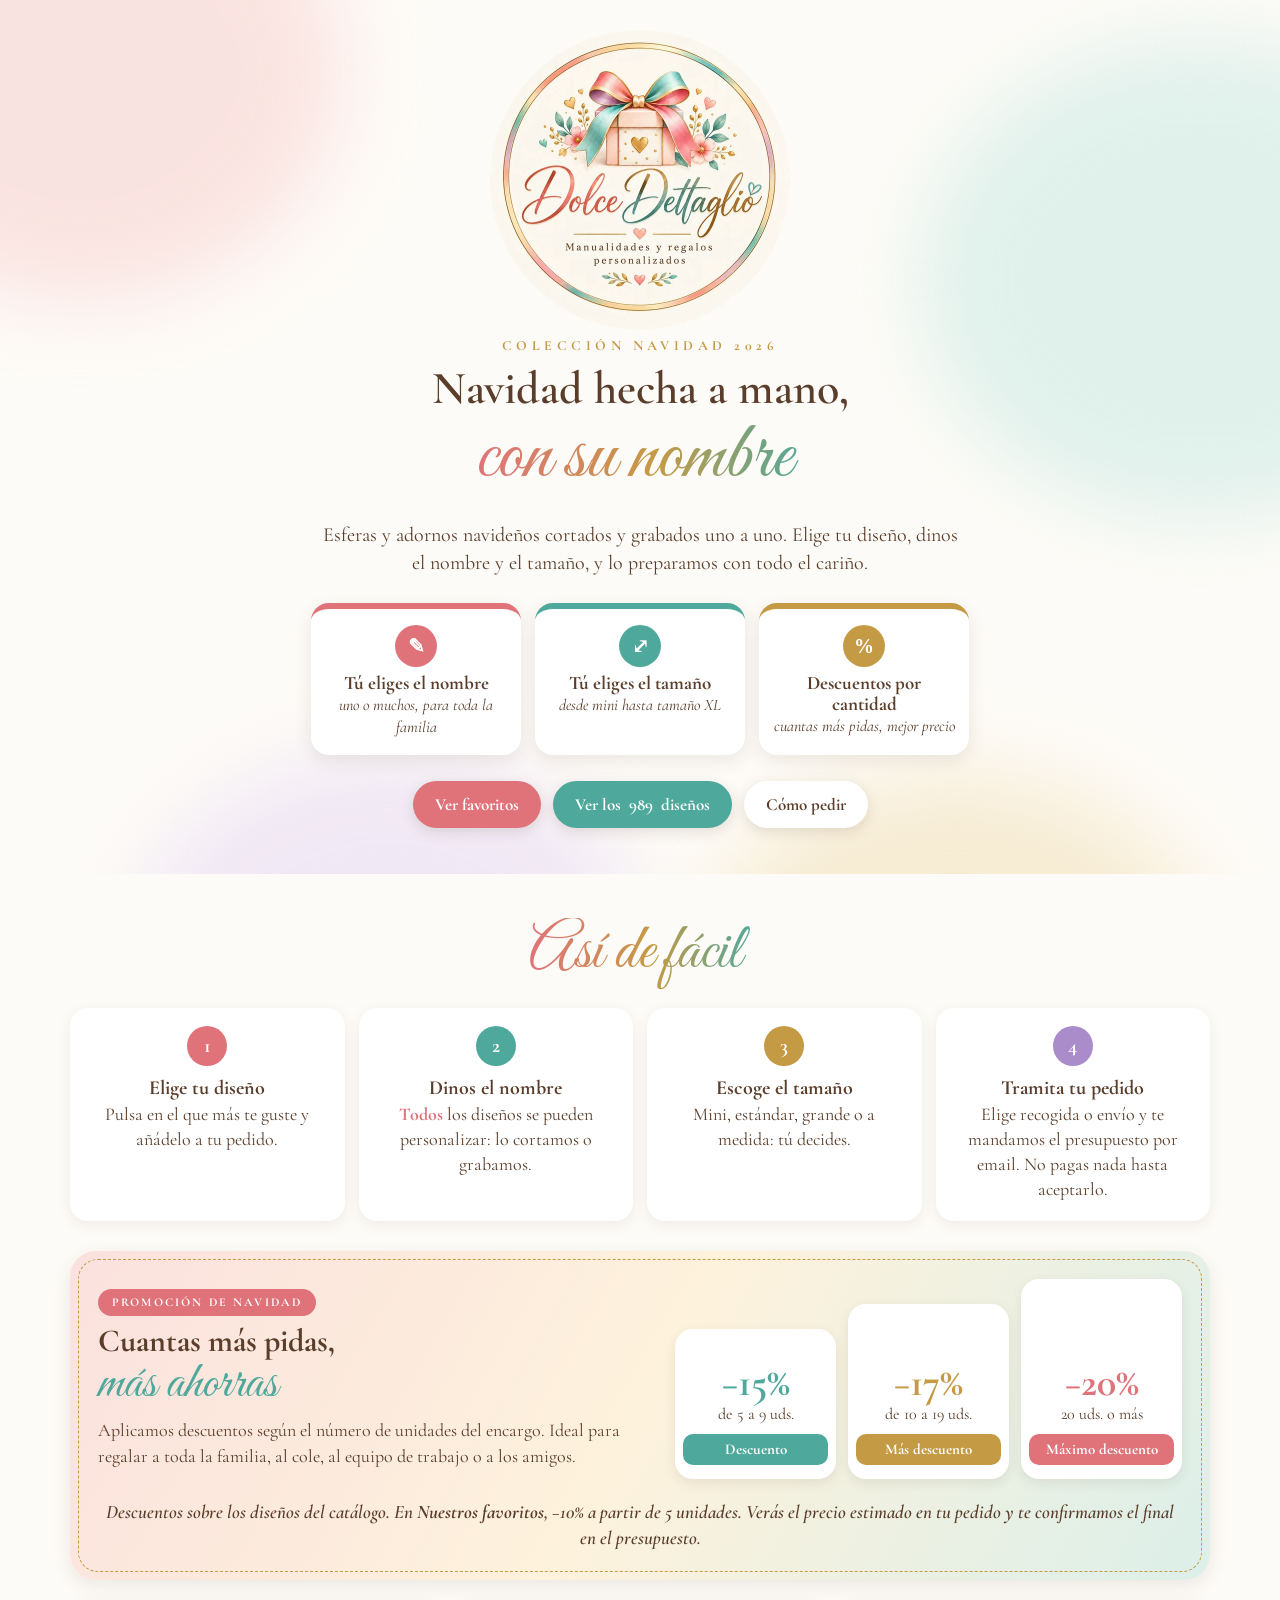
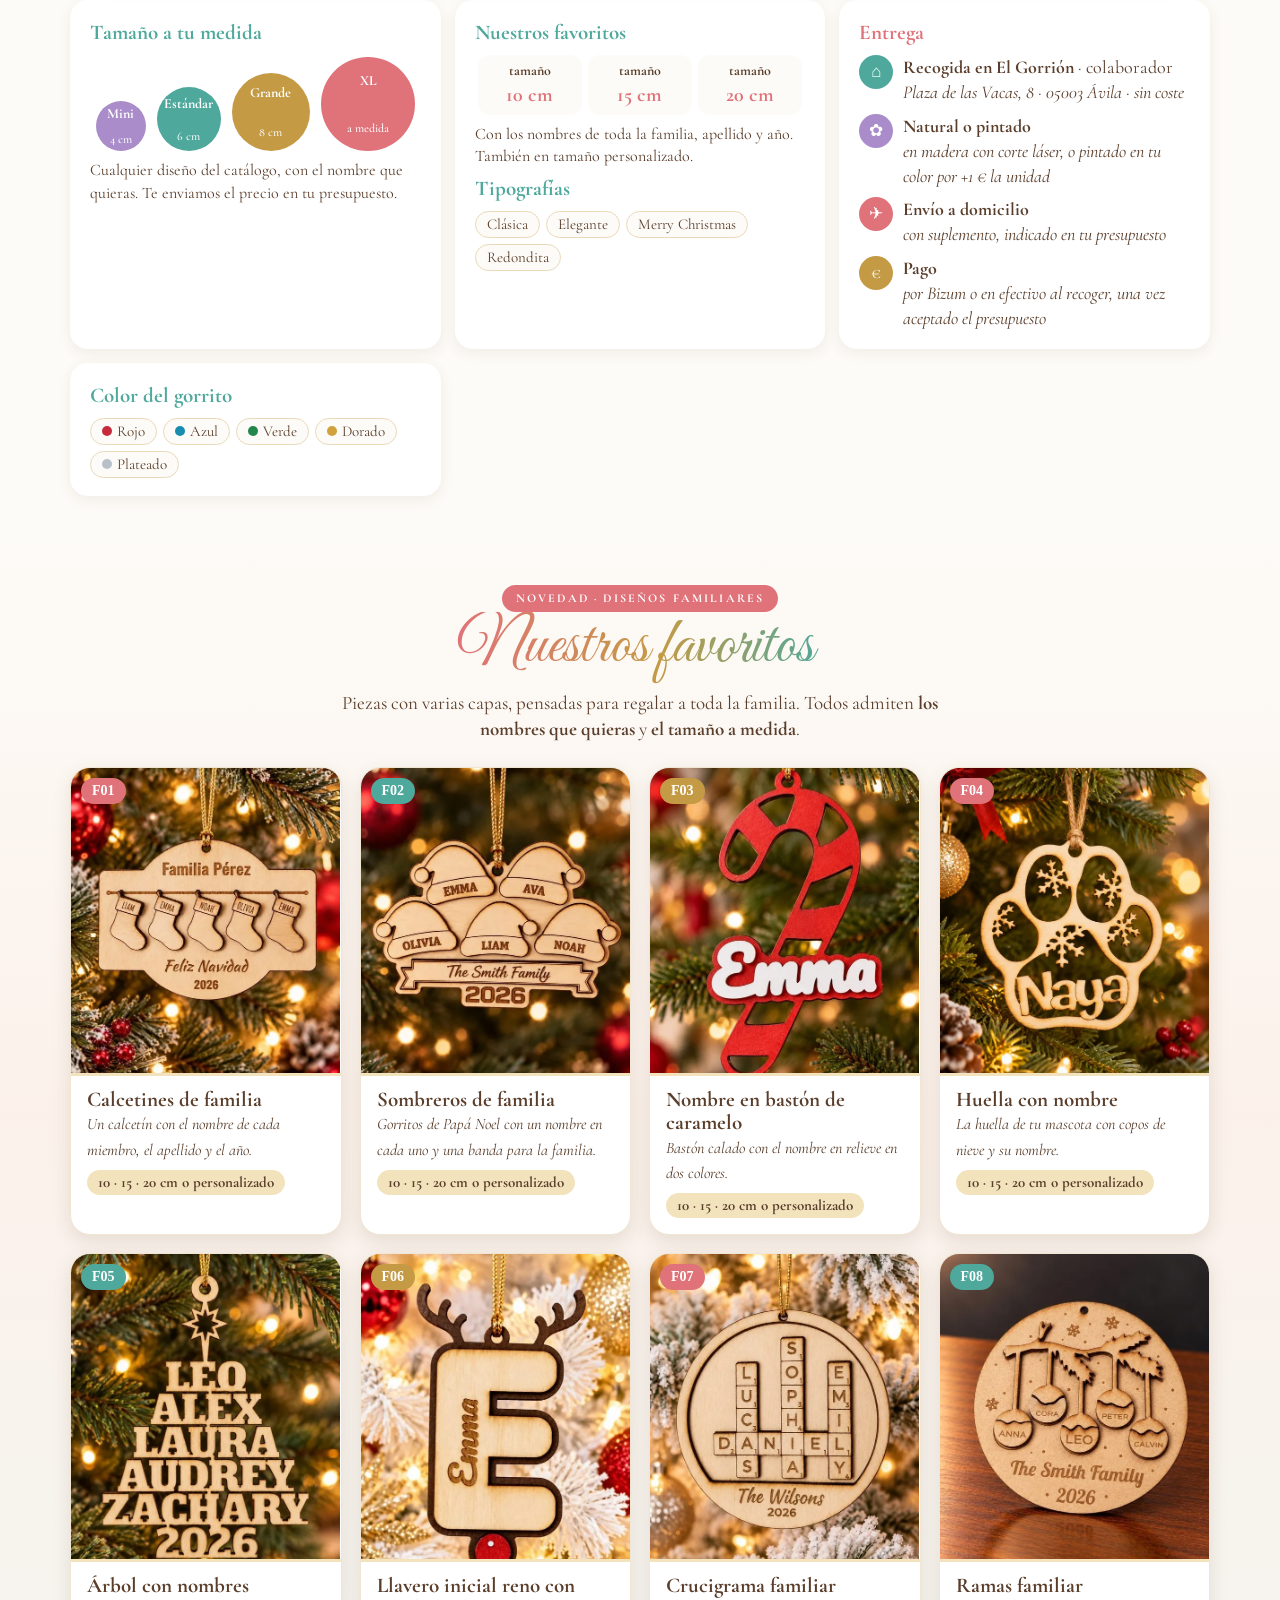
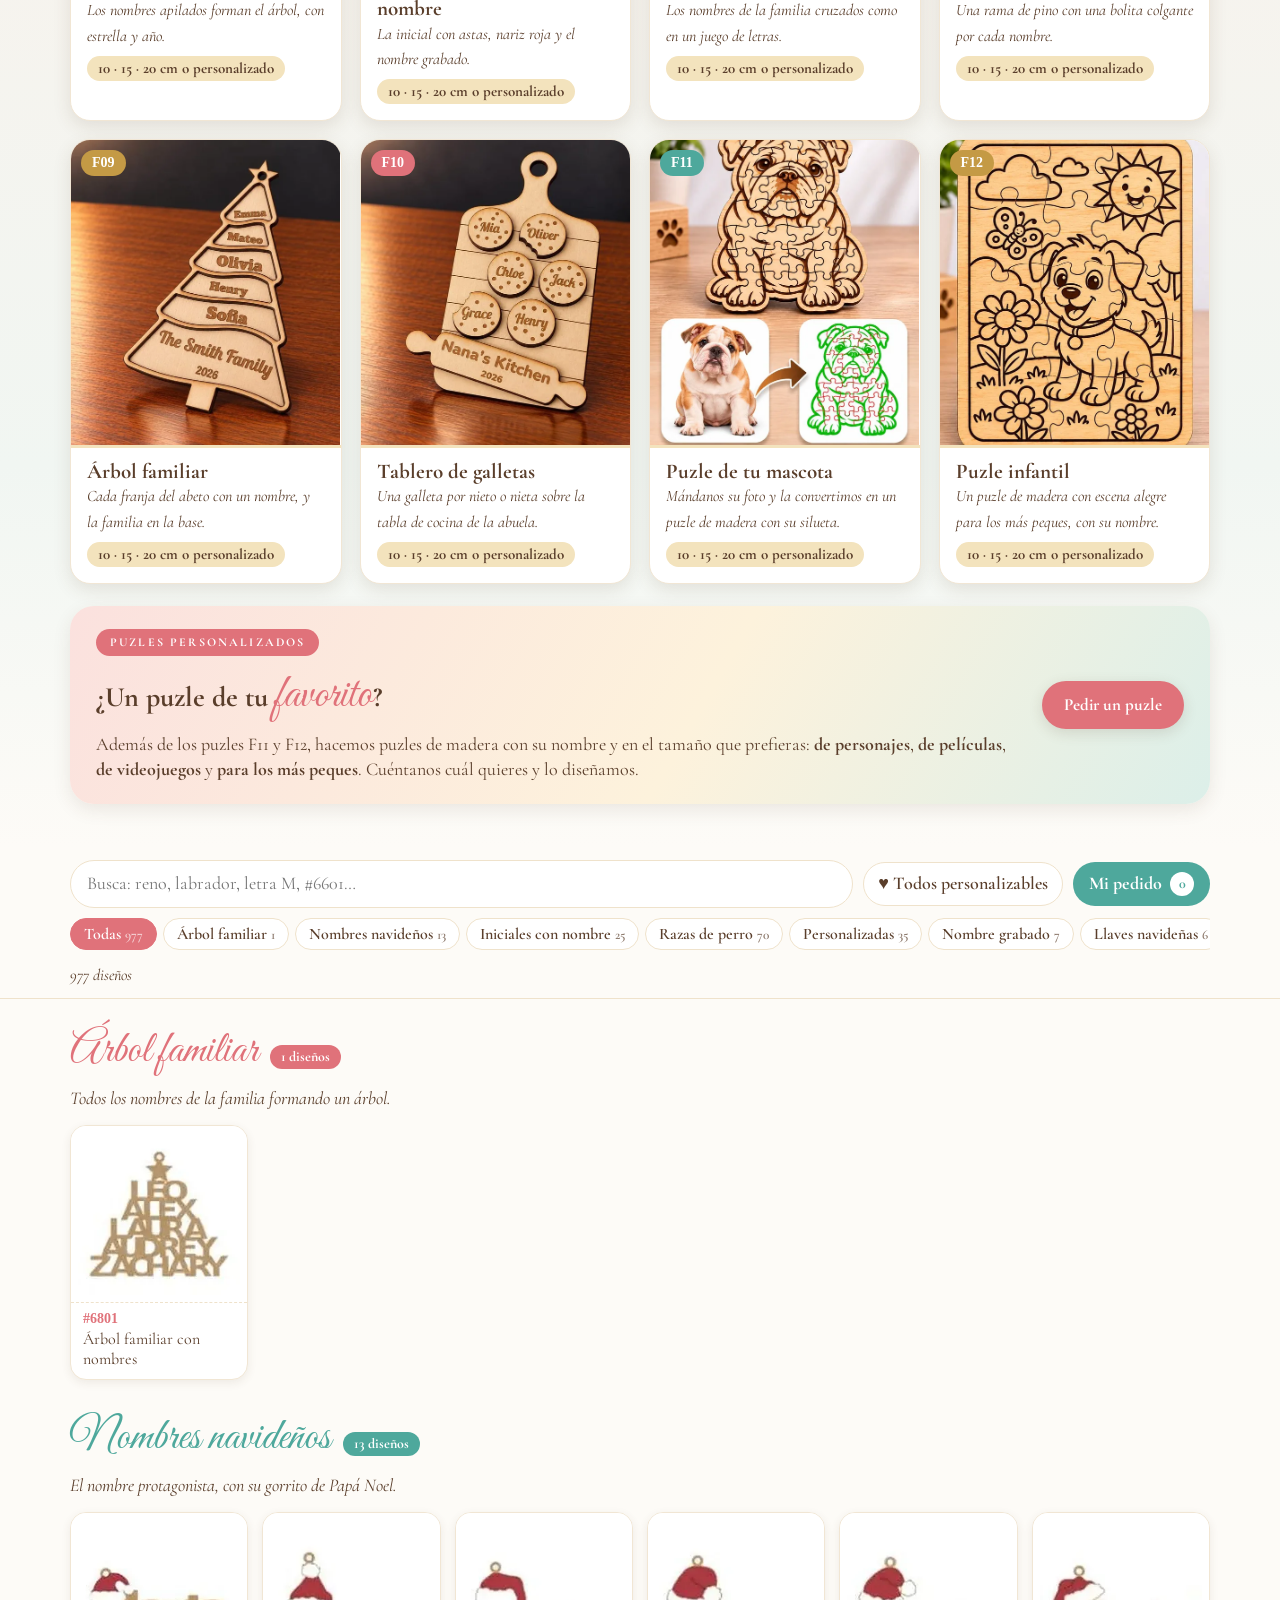
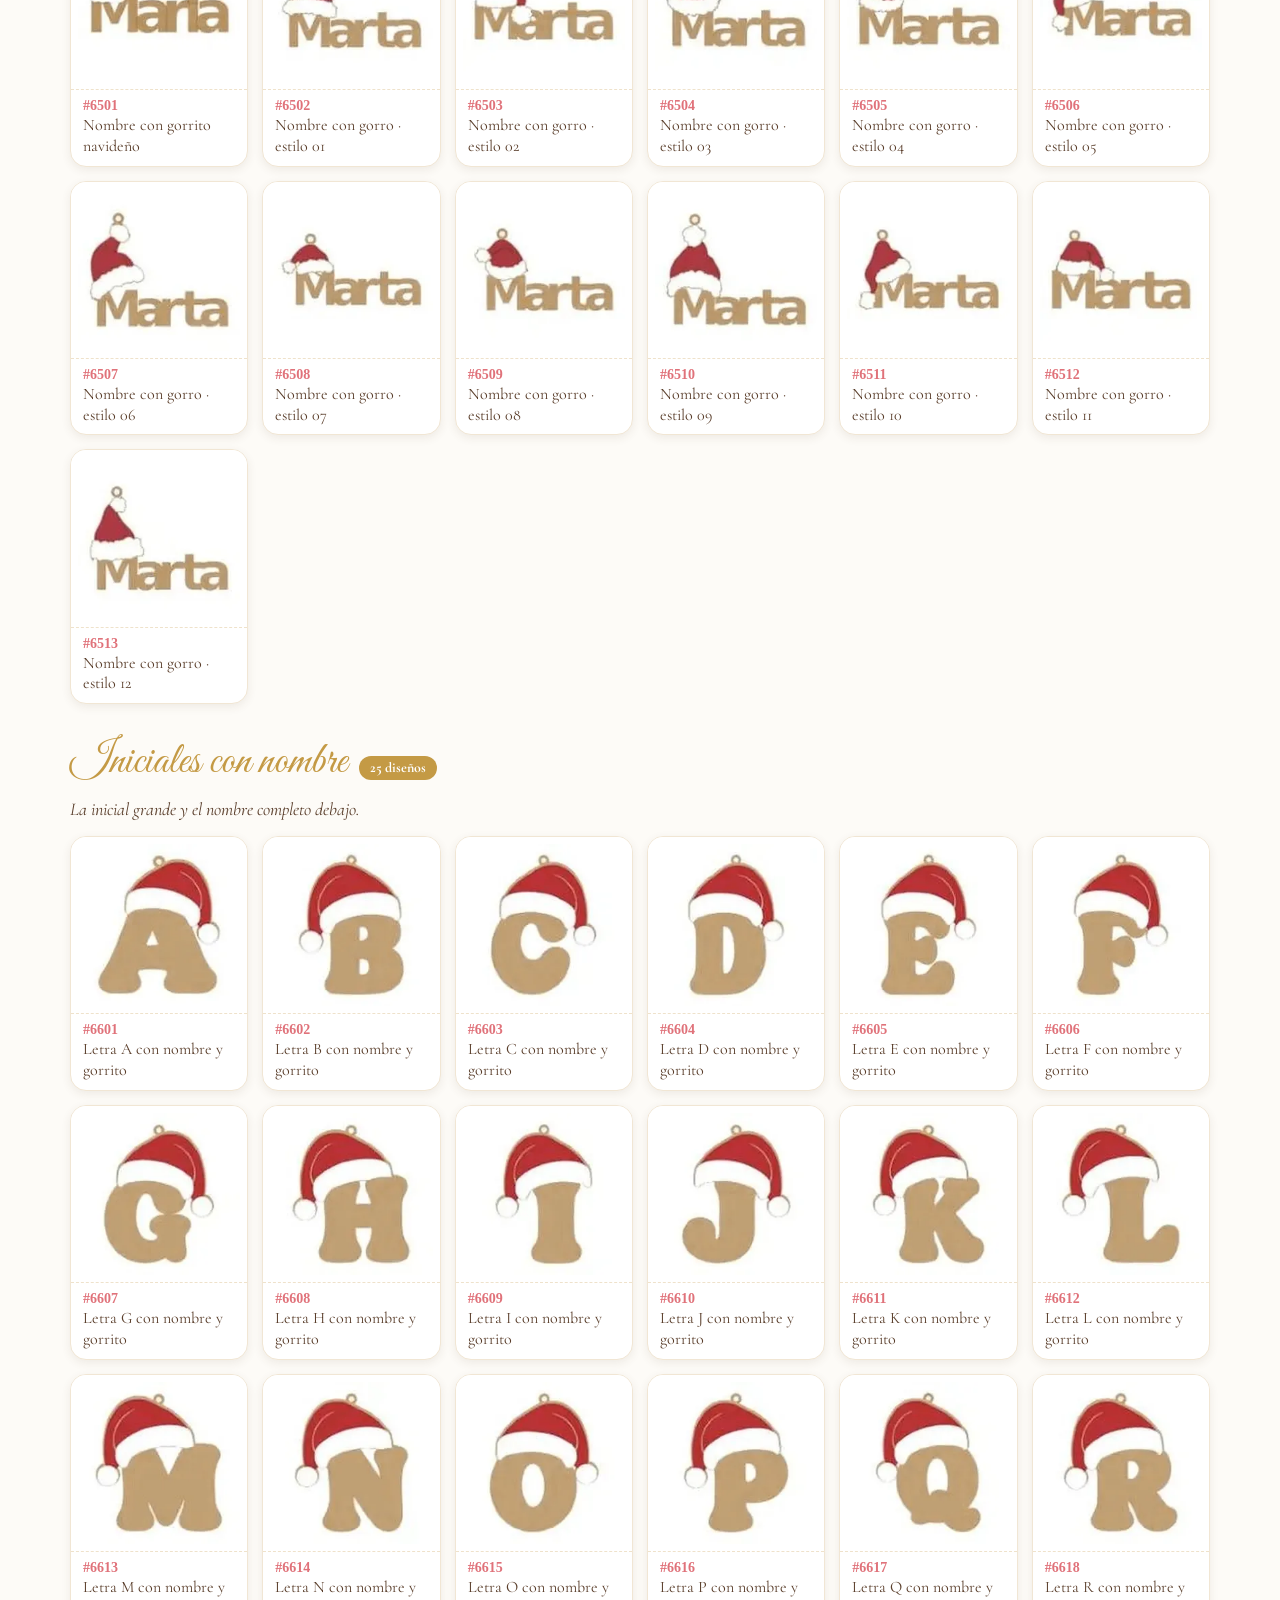
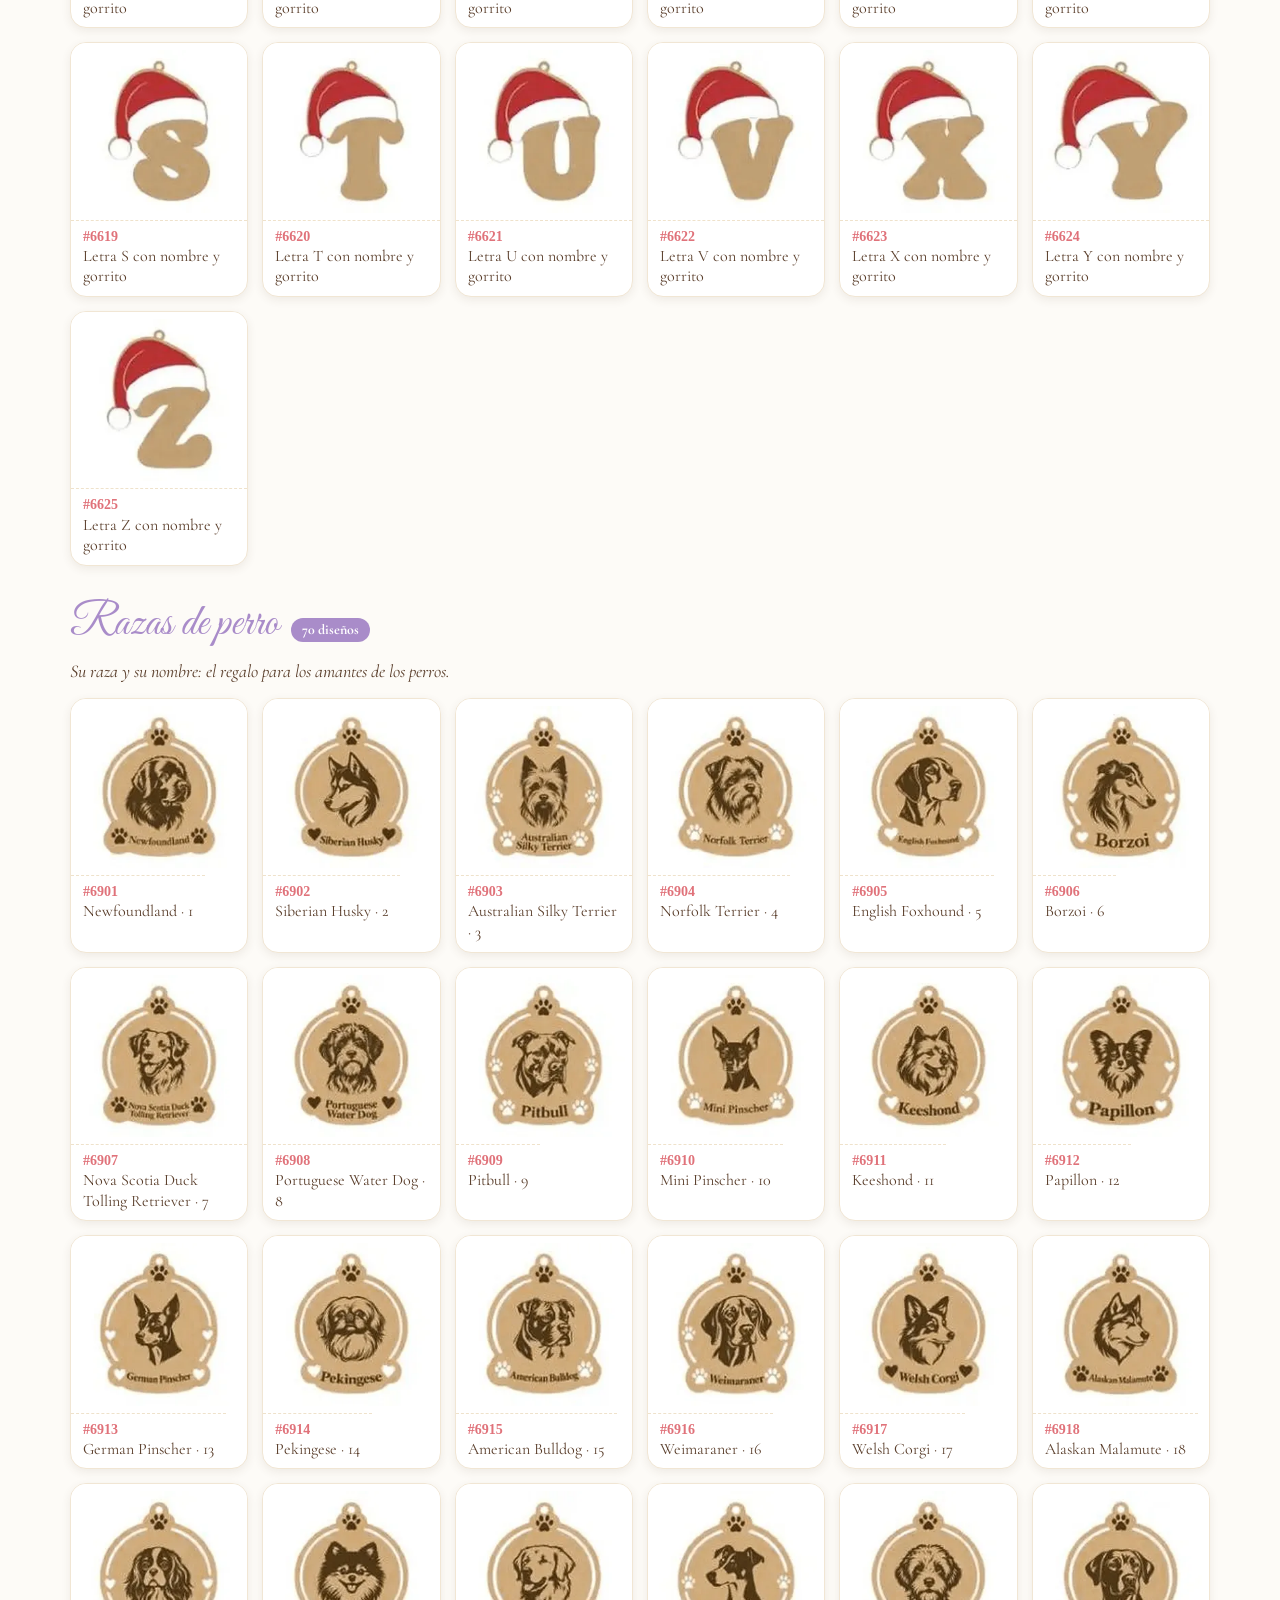
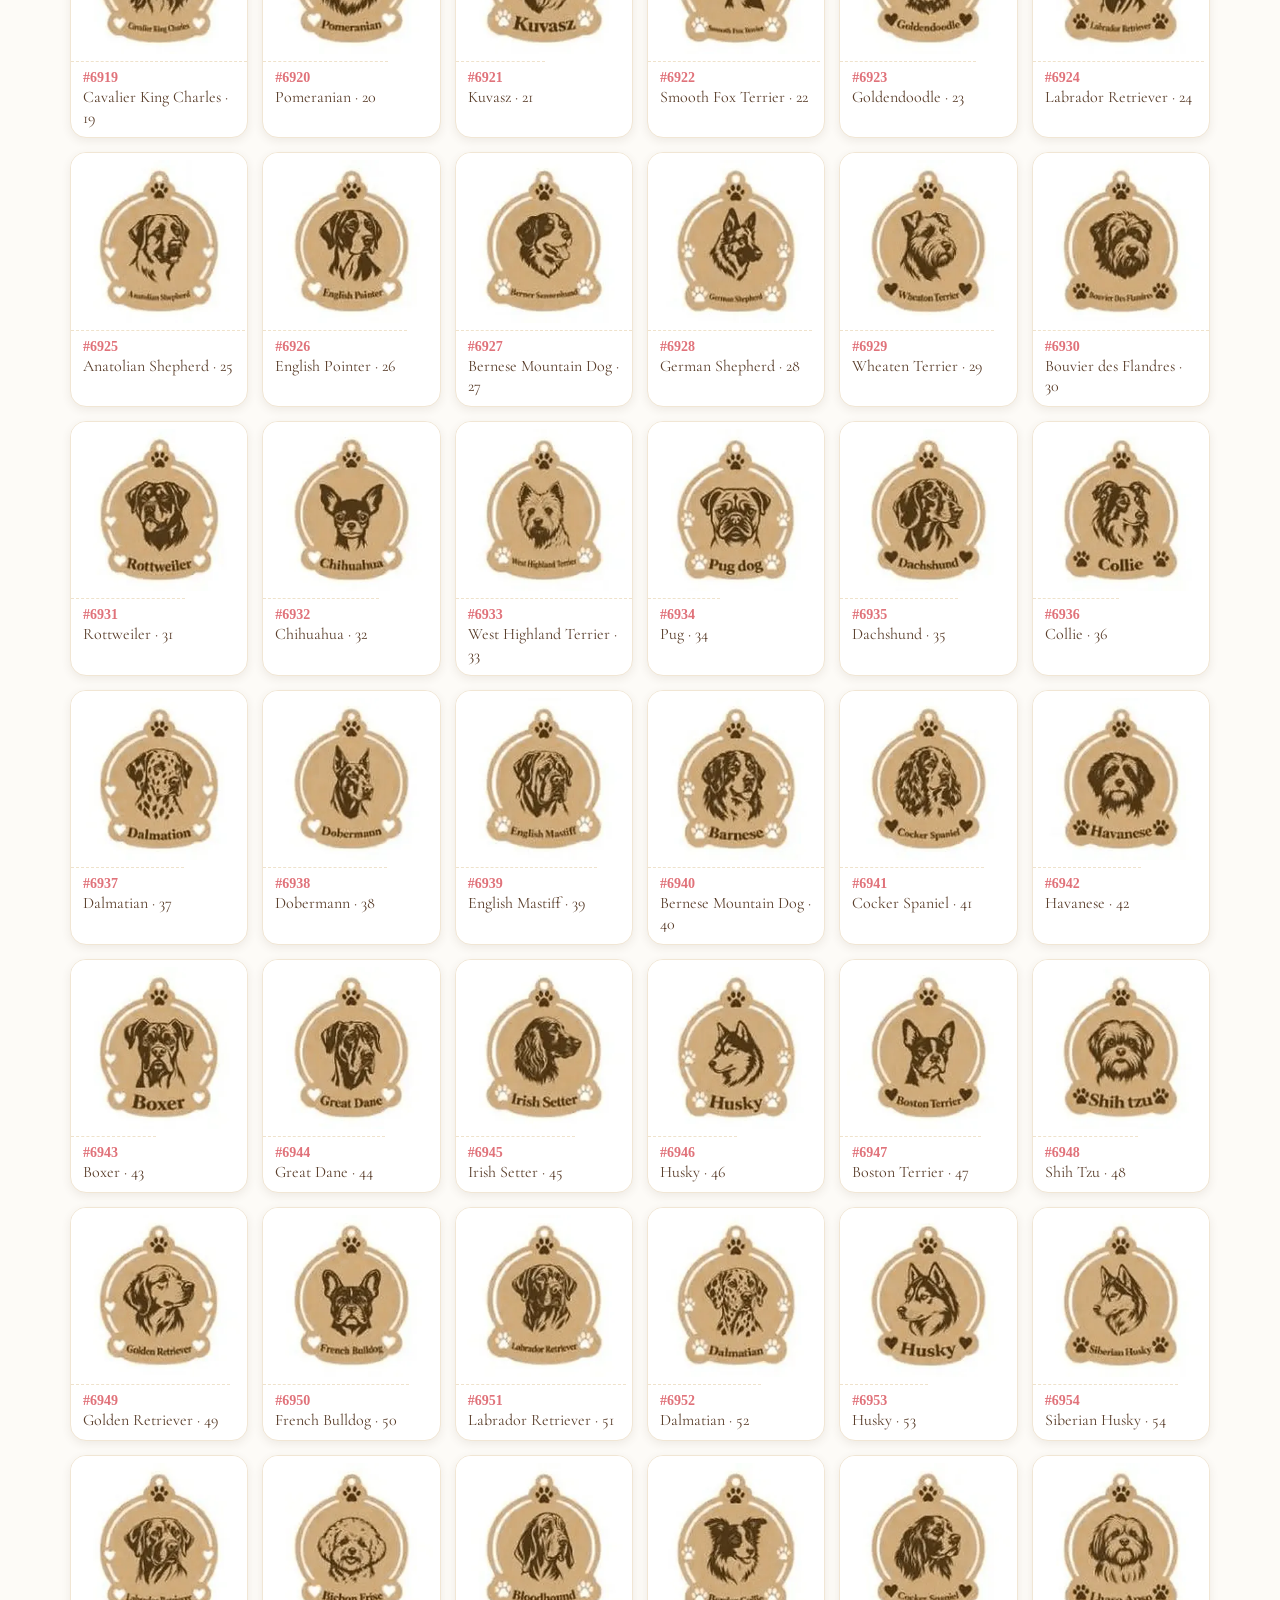
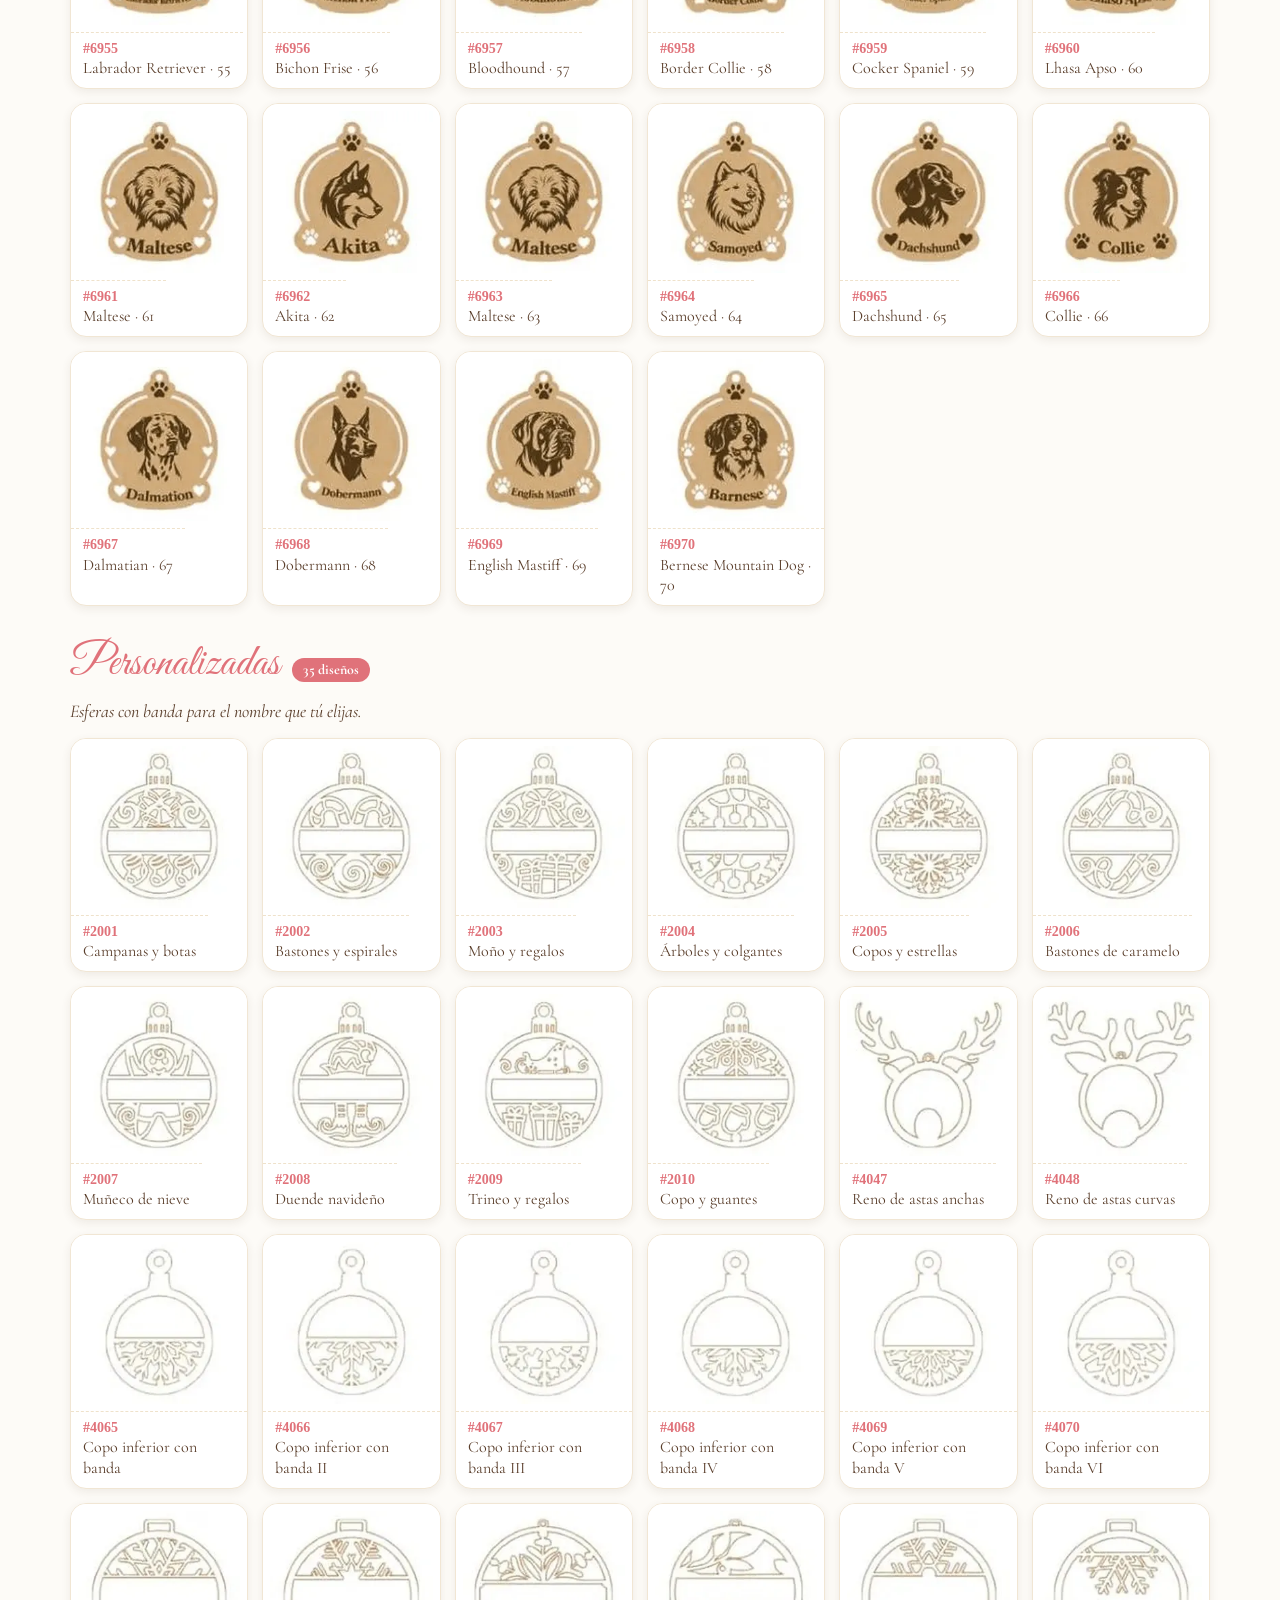
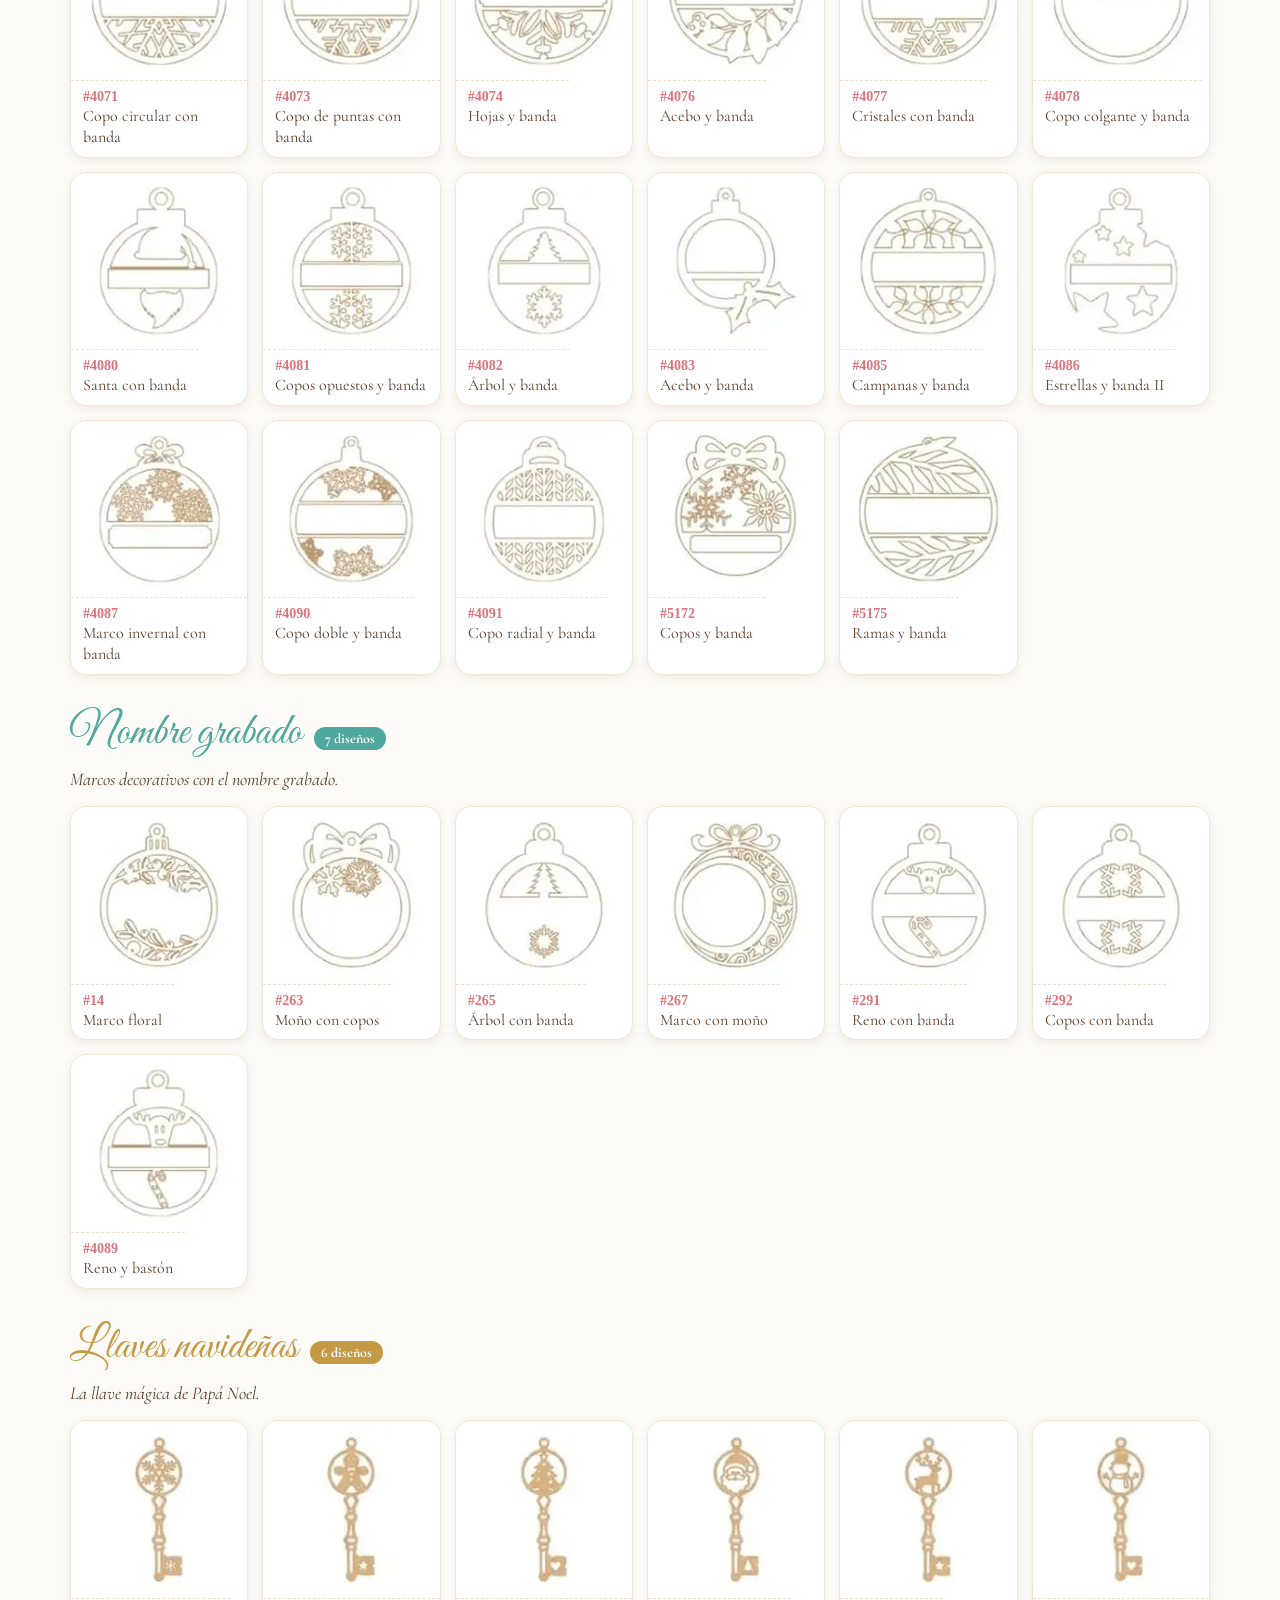
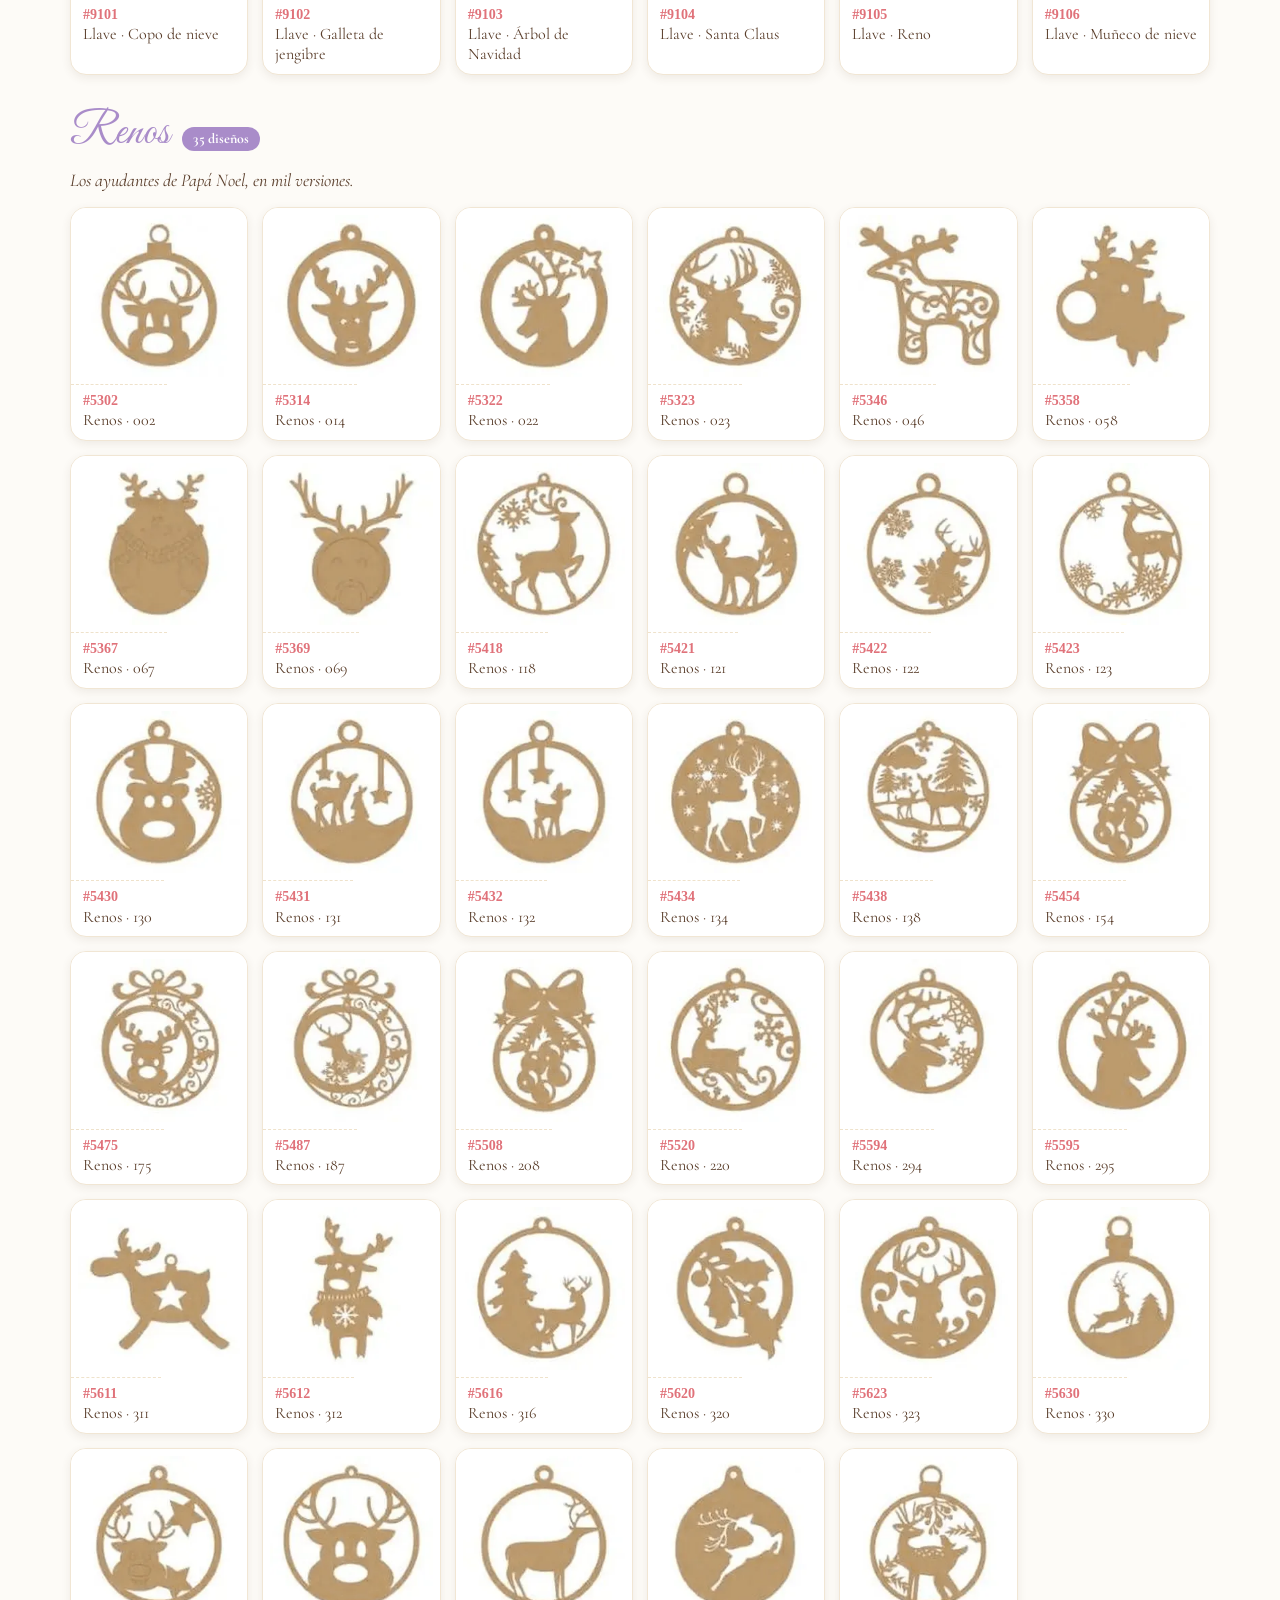
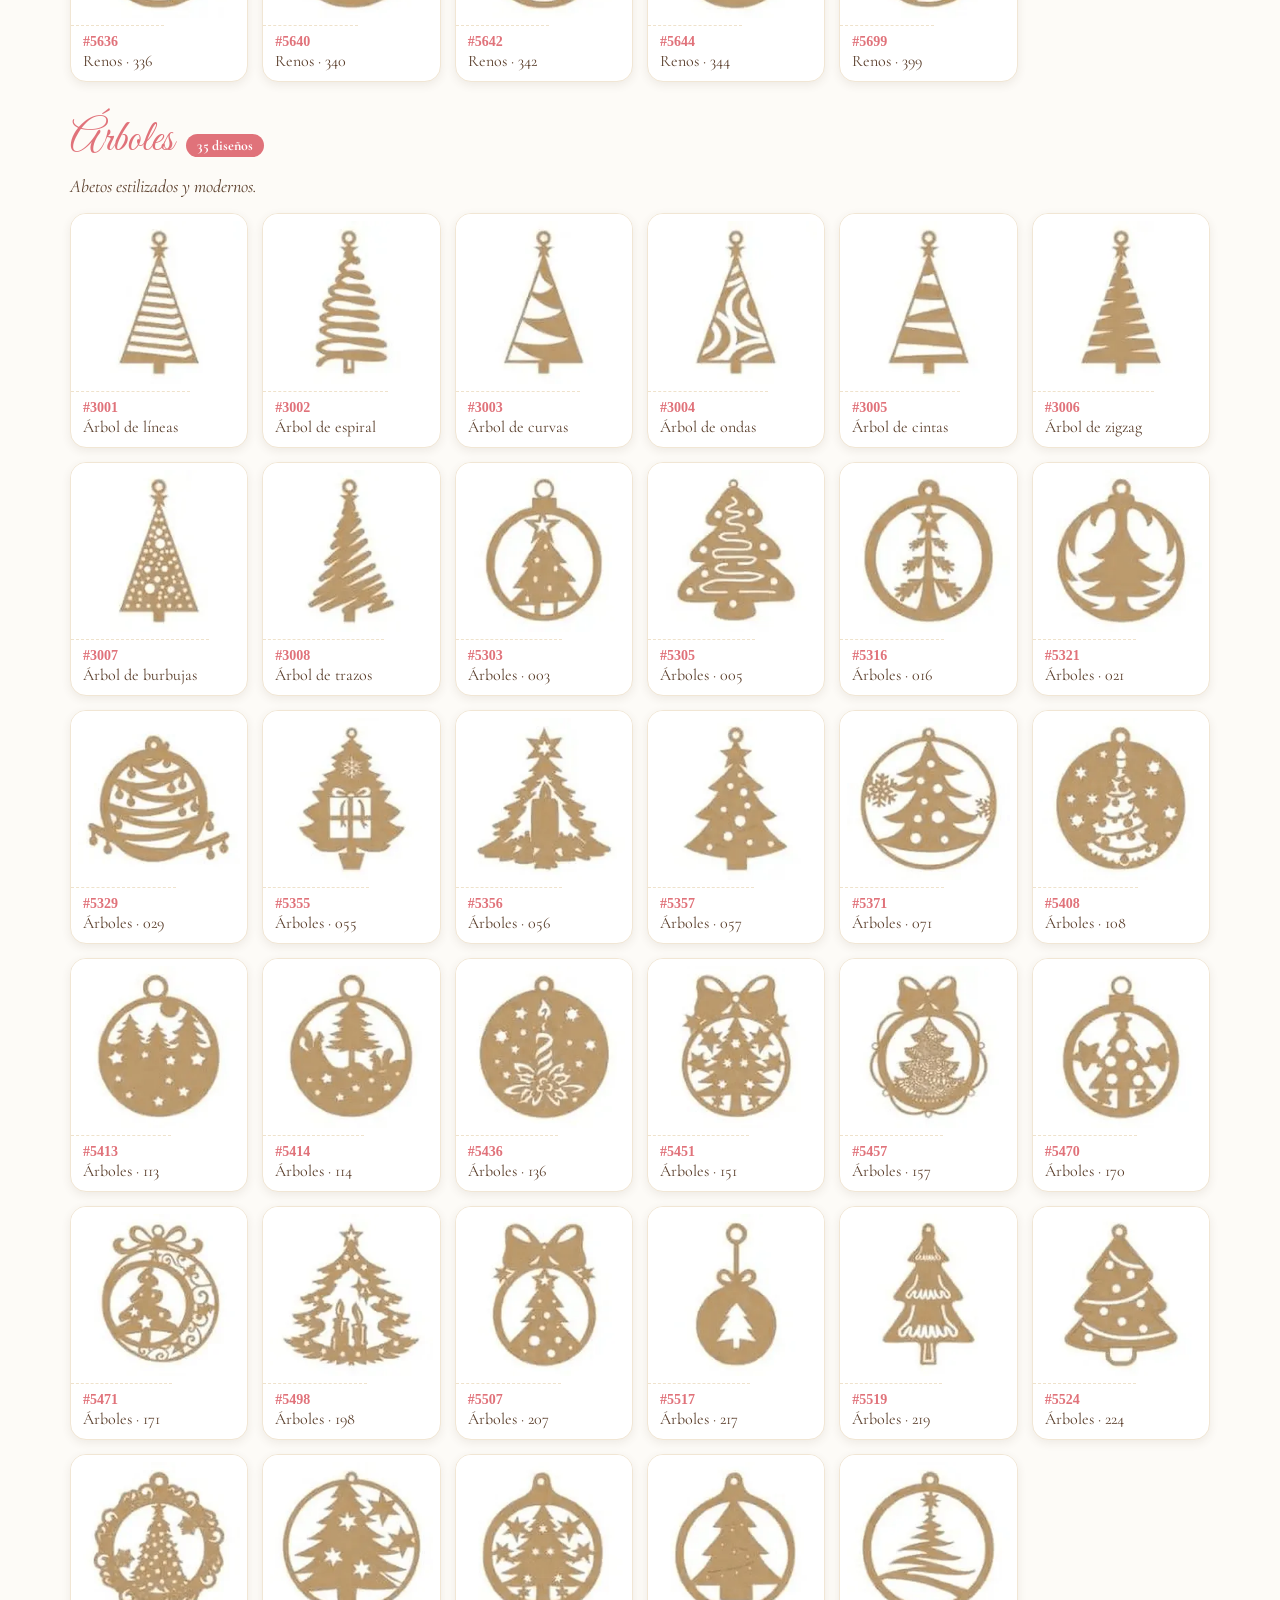
==== commit 8adceac3: "Add files via upload" ====
--- a/index.html
+++ b/index.html
@@ -9,17 +9,18 @@
 <meta property="og:type" content="website">
 <meta property="og:title" content="Dolce Dettaglio · Adornos de Navidad con su nombre">
 <meta property="og:description" content="Más de 960 diseños hechos a mano. Elige nombre y tamaño, con descuentos por cantidad. Recogida en El Gorrión (Ávila) o envío a casa.">
-<meta property="og:image" content="https://TU-USUARIO.github.io/dolce-dettaglio/og.jpg">
+<meta property="og:image" content="https://eldolcedettaglio.github.io/DolceDettaglio/og.jpg">
 <meta property="og:image:width" content="1200"><meta property="og:image:height" content="630">
 <meta name="twitter:card" content="summary_large_image">
 <link rel="preconnect" href="https://fonts.googleapis.com">
 <link rel="preconnect" href="https://fonts.gstatic.com" crossorigin>
-<link href="https://fonts.googleapis.com/css2?family=Great+Vibes&family=Cormorant+Garamond:ital,wght@0,500;0,600;0,700;1,500&display=swap" rel="stylesheet">
+<link href="https://fonts.googleapis.com/css2?family=Great+Vibes&family=Cormorant+Garamond:ital,wght@0,500;0,600;0,700;1,500&family=Montserrat:wght@800&family=Playfair+Display:ital,wght@1,700&family=Mountains+of+Christmas:wght@700&family=Chewy&display=swap" rel="stylesheet">
 <link rel="stylesheet" href="styles.css">
 </head>
 <body>
 
 <div class="closed-bar" id="closedBar" hidden>Ahora mismo <b>no estamos aceptando pedidos nuevos</b>. ¡Gracias por la acogida! Puedes seguir viendo el catálogo y escribirnos por Instagram o email para cualquier duda.</div>
+<div class="notice-bar" id="noticeBar" hidden></div>
 <header class="hero">
   <div class="blob b1"></div><div class="blob b2"></div><div class="blob b3"></div><div class="blob b4"></div>
   <img class="logo" src="logo.webp" alt="Dolce Dettaglio · Manualidades y regalos personalizados">
@@ -43,7 +44,7 @@
     <h2 class="sec-title"><span class="script grad">Así de fácil</span></h2>
     <div class="steps" style="margin-top:14px">
       <div class="step"><div class="n">1</div><b>Elige tu diseño</b>Pulsa en el que más te guste y añádelo a tu pedido.</div>
-      <div class="step"><div class="n">2</div><b>Dinos el nombre</b>Los diseños con <em>♥ Con tu nombre</em> lo llevan cortado o grabado.</div>
+      <div class="step"><div class="n">2</div><b>Dinos el nombre</b><em>Todos</em> los diseños se pueden personalizar: lo cortamos o grabamos.</div>
       <div class="step"><div class="n">3</div><b>Escoge el tamaño</b>Mini, estándar, grande o a medida: tú decides.</div>
       <div class="step"><div class="n">4</div><b>Tramita tu pedido</b>Elige recogida o envío y te mandamos el presupuesto por email. No pagas nada hasta aceptarlo.</div>
     </div>
@@ -61,9 +62,9 @@
       <div class="promo-note">Descuentos sobre los diseños del catálogo. En <b>Nuestros favoritos</b>, −10% a partir de 5 unidades. Verás el precio estimado en tu pedido y te confirmamos el final en el presupuesto.</div>
     </div>
     <div class="opts">
-      <div class="opt"><h4>Tamaños y precios</h4><div class="sizes"><span class="s1">Mini<br><small>6 cm</small></span><span class="s2">Estándar<br><small>8 cm</small></span><span class="s3">Grande<br><small>10 cm</small></span><span class="s4">XL<br><small>a medida</small></span></div><div class="prices"><span>4 €</span><span>5 €</span><span>6,50 €</span><span>a presupuesto</span></div><p style="margin:8px 0 0;font-size:16px">Precio por unidad con 1 nombre. Cada nombre adicional, +1 €.</p></div>
-      <div class="opt"><h4>Nuestros favoritos</h4><div class="prices fp"><span><b>10 cm</b>10 €</span><span><b>15 cm</b>14 €</span><span><b>20 cm</b>18 €</span></div><p style="margin:8px 0 6px;font-size:16px">Incluyen hasta 5 nombres, apellido y año. Nombre adicional, +1 €. Otros tamaños, a presupuesto.</p><h4 style="margin-top:6px">Tipografías</h4><div class="chips"><span>Clásica</span><span>Elegante</span><span>Merry Christmas</span><span>Redondita</span></div></div>
-      <div class="opt delivery-opt"><h4>Entrega</h4><div class="deliv-list"><div><i style="background:var(--teal)">⌂</i><span><b>Recogida en El Gorrión (Ávila)</b><br><i style="all:unset;font-style:italic">sin coste</i></span></div><div><i style="background:var(--coral)">✈</i><span><b>Envío a domicilio</b><br><i style="all:unset;font-style:italic">con suplemento, indicado en tu presupuesto</i></span></div><div><i style="background:var(--gold)">€</i><span><b>Pago</b><br><i style="all:unset;font-style:italic">por Bizum o en efectivo al recoger, una vez aceptado el presupuesto</i></span></div></div></div>
+      <div class="opt"><h4>Tamaño a tu medida</h4><div class="sizes"><span class="s1">Mini<br><small>4 cm</small></span><span class="s2">Estándar<br><small>6 cm</small></span><span class="s3">Grande<br><small>8 cm</small></span><span class="s4">XL<br><small>a medida</small></span></div><p style="margin:8px 0 0;font-size:16px">Cualquier diseño del catálogo, con el nombre que quieras. Te enviamos el precio en tu presupuesto.</p></div>
+      <div class="opt"><h4>Nuestros favoritos</h4><div class="prices fp"><span><b>tamaño</b>10 cm</span><span><b>tamaño</b>15 cm</span><span><b>tamaño</b>20 cm</span></div><p style="margin:8px 0 6px;font-size:16px">Con los nombres de toda la familia, apellido y año. También en tamaño personalizado.</p><h4 style="margin-top:6px">Tipografías</h4><div class="chips"><span>Clásica</span><span>Elegante</span><span>Merry Christmas</span><span>Redondita</span></div></div>
+      <div class="opt delivery-opt"><h4>Entrega</h4><div class="deliv-list"><div><i style="background:var(--teal)">⌂</i><span><b>Recogida en El Gorrión</b> · colaborador<br><i style="all:unset;font-style:italic">Plaza de las Vacas, 8 · 05003 Ávila · sin coste</i></span></div><div><i style="background:var(--lilac)">✿</i><span><b>Natural o pintado</b><br><i style="all:unset;font-style:italic">en madera con corte láser, o pintado en tu color por +1 € la unidad</i></span></div><div><i style="background:var(--coral)">✈</i><span><b>Envío a domicilio</b><br><i style="all:unset;font-style:italic">con suplemento, indicado en tu presupuesto</i></span></div><div><i style="background:var(--gold)">€</i><span><b>Pago</b><br><i style="all:unset;font-style:italic">por Bizum o en efectivo al recoger, una vez aceptado el presupuesto</i></span></div></div></div>
       <div class="opt"><h4>Color del gorrito</h4><div class="chips"><span><i style="background:#c52b3c"></i>Rojo</span><span><i style="background:#198db0"></i>Azul</span><span><i style="background:#23864b"></i>Verde</span><span><i style="background:#d0a13c"></i>Dorado</span><span><i style="background:#b9c0c9"></i>Plateado</span></div></div>
     </div>
   </div>
@@ -75,6 +76,7 @@
     <h2 class="sec-title"><span class="script grad">Nuestros favoritos</span></h2>
     <p class="sec-sub">Piezas con varias capas, pensadas para regalar a toda la familia. Todos admiten <b>los nombres que quieras</b> y <b>el tamaño a medida</b>.</p>
     <div class="fgrid" id="fgrid"></div>
+    <div class="pzbox"><div><span class="tag">Puzles personalizados</span><h3>¿Un puzle de tu <span class="script">favorito</span>?</h3><p>Además de los puzles F11 y F12, hacemos puzles de madera con su nombre y en el tamaño que prefieras: <b>de personajes</b>, <b>de películas</b>, <b>de videojuegos</b> y <b>para los más peques</b>. Cuéntanos cuál quieres y lo diseñamos.</p></div><button class="btn coral" type="button" id="askPuzzle">Pedir un puzle</button></div>
   </div>
 </section>
 
@@ -82,7 +84,7 @@
   <div class="wrap tb">
     <div class="row1">
       <input class="search" id="q" type="search" placeholder="Busca: reno, labrador, letra M, #6601…" aria-label="Buscar diseño">
-      <label class="tog"><input type="checkbox" id="onlyP"> Solo con nombre</label>
+      <span class="tog" style="cursor:default">♥ Todos personalizables</span>
       <button class="cartbtn" id="openCart" type="button">Mi pedido <span class="num" id="cartNum">0</span></button>
     </div>
     <div class="cats" id="cats"></div>
@@ -92,6 +94,28 @@
 
 <section style="padding-top:22px">
   <div class="wrap" id="list"></div>
+</section>
+
+<section id="galeria" hidden>
+  <div class="wrap">
+    <h2 class="sec-title"><span class="script grad">Así quedaron</span></h2>
+    <p class="sec-sub">Algunos de los encargos que ya están colgados en el árbol de nuestros clientes. ¡Gracias por confiar en nosotros!</p>
+    <div class="gal" id="gal"></div>
+  </div>
+</section>
+
+<section id="especial">
+  <div class="wrap">
+    <div class="special">
+      <div>
+        <span class="tag">¿Buscas una bola especial?</span>
+        <h3>Cuéntanoslo y la <span class="script">diseñamos</span></h3>
+        <p>¿Un apellido, una fecha especial, la silueta de tu mascota, un mensaje para alguien querido o una idea que no ves en el catálogo? Descríbenosla y creamos una bola única para tu árbol, con presupuesto sin compromiso.</p>
+        <div class="dact"><button class="btn coral" type="button" id="openSpecial">Pedir un diseño especial</button><a class="btn light" href="#contacto">Escribirnos</a></div>
+      </div>
+      <div class="special-r"><b>Encargos de grupo</b><span>colegios · empresas · bodas · bautizos · comuniones</span><em>con descuento por cantidad</em></div>
+    </div>
+  </div>
 </section>
 
 <section class="contact" id="contacto">
@@ -103,24 +127,38 @@
       <a class="cbox ig" href="https://www.instagram.com/eldolce_dettaglio/" target="_blank" rel="noopener"><img src="qr_ig.png" alt="QR de Instagram"><small>Síguenos en Instagram</small><b>@eldolce_dettaglio</b></a>
       <a class="cbox ml" href="mailto:eldolcedettaglio@gmail.com"><img src="qr_mail.png" alt="QR de email"><small>Escríbenos</small><b>eldolcedettaglio@gmail.com</b></a>
     </div>
+    <div class="gorr"><img src="gorrion.png" alt="El Gorrión Coffee Bar"><div><small>Punto de recogida colaborador</small><b>El Gorrión · Coffee Bar</b>Plaza de las Vacas, 8 · 05003 Ávila<br><i>Recogida gratis de tu pedido</i></div></div>
     <p class="foot">Los encargos navideños se preparan por orden de llegada. ¡Haz el tuyo cuanto antes!</p>
+    <p class="legal-link"><a href="aviso-legal.html">Aviso legal y privacidad</a></p>
   </div>
 </section>
 
 <dialog id="dlg">
   <button class="x" type="button" data-close>×</button>
-  <div class="dimg" id="dImgWrap"><img id="dImg" alt=""></div>
+  <div class="dimg" id="dImgWrap"><img id="dImg" alt=""><div class="npv" id="nPrev" hidden></div></div>
   <form class="dbody" id="dForm" method="dialog">
     <span class="dcode" id="dCode"></span>
     <h3 id="dName"></h3>
     <p id="dDesc"></p>
-    <div id="nameWrap"><label class="f">Nombre o nombres<input id="fName" placeholder="Ej.: Lucía, Mateo y Carmen"></label></div>
+    <div id="nameWrap"><label class="f">Nombre o nombres<input id="fName" placeholder="Ej.: Lucía, Mateo y Carmen"></label>
+      <div class="fonts" id="fonts" role="radiogroup" aria-label="Tipografía"><span>Tipografía:</span>
+        <label><input type="radio" name="font" value="Clásica" checked><b style="font-family:Montserrat;font-weight:800">Clásica</b></label>
+        <label><input type="radio" name="font" value="Elegante"><b style="font-family:'Playfair Display';font-style:italic">Elegante</b></label>
+        <label><input type="radio" name="font" value="Navideña"><b style="font-family:'Mountains of Christmas';font-weight:700">Navideña</b></label>
+        <label><input type="radio" name="font" value="Redondita"><b style="font-family:Chewy;font-weight:400">Redondita</b></label>
+      </div>
+      <div class="npnote">Vista previa orientativa: así quedaría el nombre sobre la pieza.</div></div>
     <div class="frow">
-      <label class="f">Tamaño<select id="fSize"><option>Estándar · 8 cm</option><option>Mini · 6 cm</option><option>Grande · 10 cm</option><option>XL · a medida</option></select></label>
+      <label class="f">Tamaño<select id="fSize"><option>Estándar · 6 cm</option><option>Mini · 4 cm</option><option>Grande · 8 cm</option><option>XL · a medida</option></select></label>
       <label class="f">Unidades<input id="fQty" type="number" min="1" value="1"></label>
     </div>
-    <div class="pline" id="pLine"></div>
-    <div class="dact"><button class="btn coral" type="submit" id="addBtn">Añadir a mi pedido</button><button class="btn light" type="button" data-close>Seguir mirando</button></div>
+    <fieldset class="deliv" style="margin-top:6px"><legend>Acabado</legend>
+      <label class="dopt"><input type="radio" name="fin" value="Natural" checked><span><b>Natural · corte láser</b><small>El tono de la madera con el grabado del láser.</small></span></label>
+      <label class="dopt"><input type="radio" name="fin" value="Pintado"><span><b>Pintado a mano · +1 € por unidad</b><small>En el color que elijas, uno distinto para cada unidad si quieres.</small></span></label>
+    </fieldset>
+    <div id="colorsWrap" hidden><div class="ctitle">Color de cada unidad</div><div id="colorsList" class="colors"></div></div>
+    <datalist id="colorOpts"><option>Rojo</option><option>Verde</option><option>Dorado</option><option>Plateado</option><option>Blanco</option><option>Azul</option><option>Rosa</option><option>Lila</option><option>Negro</option><option>Multicolor</option></datalist>
+        <div class="dact"><button class="btn coral" type="submit" id="addBtn">Añadir a mi pedido</button><button class="btn light" type="button" data-close>Seguir mirando</button></div>
   </form>
 </dialog>
 
@@ -151,7 +189,7 @@
       <label class="f">Teléfono<input id="cPhone" type="tel" autocomplete="tel" maxlength="40"></label>
     </div>
     <fieldset class="deliv"><legend>¿Cómo quieres recibirlo?</legend>
-      <label class="dopt"><input type="radio" name="deliv" value="recogida" checked><span><b>Recogida en El Gorrión (Ávila)</b><small>Sin coste. Te avisamos cuando esté listo.</small></span></label>
+      <label class="dopt"><input type="radio" name="deliv" value="recogida" checked><span><b>Recogida en El Gorrión</b><small>Plaza de las Vacas, 8 · 05003 Ávila. Sin coste. Te avisamos cuando esté listo.</small></span></label>
       <label class="dopt"><input type="radio" name="deliv" value="envio"><span><b>Envío a domicilio</b><small>Con suplemento: te lo indicamos en el presupuesto.</small></span></label>
     </fieldset>
     <div id="addrWrap" hidden>
@@ -164,7 +202,7 @@
     </div>
     <label class="f">¿Para qué fecha lo necesitas? (opcional)<input id="cNeed" type="date"></label>
     <label class="f">Comentarios (opcional)<textarea id="cNotes" maxlength="1000" placeholder="Fecha en la que lo necesitas, colores, dudas…"></textarea></label>
-    <label class="chk"><input type="checkbox" id="cOk"> Acepto que Dolce Dettaglio use mis datos únicamente para gestionar este pedido.</label>
+    <label class="chk"><input type="checkbox" id="cOk"> Acepto que Dolce Dettaglio use mis datos únicamente para gestionar este pedido (<a href="aviso-legal.html" target="_blank" rel="noopener">privacidad</a>).</label>
     <div class="err" id="coErr" role="alert"></div>
     <div class="dact"><button class="btn coral" type="submit" id="coSend">Enviar pedido</button><button class="btn light" type="button" id="coBack">Volver</button></div>
   </form>
@@ -184,13 +222,13 @@
 
 <script src="config.js"></script>
 <script src="api.js"></script>
-<script src="prices.js"></script>
+<script src="galeria.js"></script>
 <script src="images.js"></script>
 <script>
-const DATA = [{"id":9101,"cat":"Llaves navideñas","name":"Llave · Copo de nieve","p":false},{"id":9102,"cat":"Llaves navideñas","name":"Llave · Galleta de jengibre","p":false},{"id":9103,"cat":"Llaves navideñas","name":"Llave · Árbol de Navidad","p":false},{"id":9104,"cat":"Llaves navideñas","name":"Llave · Santa Claus","p":false},{"id":9105,"cat":"Llaves navideñas","name":"Llave · Reno","p":false},{"id":9106,"cat":"Llaves navideñas","name":"Llave · Muñeco de nieve","p":false},{"id":6901,"cat":"Razas de perro","name":"Newfoundland · 1","p":true},{"id":6902,"cat":"Razas de perro","name":"Siberian Husky · 2","p":true},{"id":6903,"cat":"Razas de perro","name":"Australian Silky Terrier · 3","p":true},{"id":6904,"cat":"Razas de perro","name":"Norfolk Terrier · 4","p":true},{"id":6905,"cat":"Razas de perro","name":"English Foxhound · 5","p":true},{"id":6906,"cat":"Razas de perro","name":"Borzoi · 6","p":true},{"id":6907,"cat":"Razas de perro","name":"Nova Scotia Duck Tolling Retriever · 7","p":true},{"id":6908,"cat":"Razas de perro","name":"Portuguese Water Dog · 8","p":true},{"id":6909,"cat":"Razas de perro","name":"Pitbull · 9","p":true},{"id":6910,"cat":"Razas de perro","name":"Mini Pinscher · 10","p":true},{"id":6911,"cat":"Razas de perro","name":"Keeshond · 11","p":true},{"id":6912,"cat":"Razas de perro","name":"Papillon · 12","p":true},{"id":6913,"cat":"Razas de perro","name":"German Pinscher · 13","p":true},{"id":6914,"cat":"Razas de perro","name":"Pekingese · 14","p":true},{"id":6915,"cat":"Razas de perro","name":"American Bulldog · 15","p":true},{"id":6916,"cat":"Razas de perro","name":"Weimaraner · 16","p":true},{"id":6917,"cat":"Razas de perro","name":"Welsh Corgi · 17","p":true},{"id":6918,"cat":"Razas de perro","name":"Alaskan Malamute · 18","p":true},{"id":6919,"cat":"Razas de perro","name":"Cavalier King Charles · 19","p":true},{"id":6920,"cat":"Razas de perro","name":"Pomeranian · 20","p":true},{"id":6921,"cat":"Razas de perro","name":"Kuvasz · 21","p":true},{"id":6922,"cat":"Razas de perro","name":"Smooth Fox Terrier · 22","p":true},{"id":6923,"cat":"Razas de perro","name":"Goldendoodle · 23","p":true},{"id":6924,"cat":"Razas de perro","name":"Labrador Retriever · 24","p":true},{"id":6925,"cat":"Razas de perro","name":"Anatolian Shepherd · 25","p":true},{"id":6926,"cat":"Razas de perro","name":"English Pointer · 26","p":true},{"id":6927,"cat":"Razas de perro","name":"Bernese Mountain Dog · 27","p":true},{"id":6928,"cat":"Razas de perro","name":"German Shepherd · 28","p":true},{"id":6929,"cat":"Razas de perro","name":"Wheaten Terrier · 29","p":true},{"id":6930,"cat":"Razas de perro","name":"Bouvier des Flandres · 30","p":true},{"id":6931,"cat":"Razas de perro","name":"Rottweiler · 31","p":true},{"id":6932,"cat":"Razas de perro","name":"Chihuahua · 32","p":true},{"id":6933,"cat":"Razas de perro","name":"West Highland Terrier · 33","p":true},{"id":6934,"cat":"Razas de perro","name":"Pug · 34","p":true},{"id":6935,"cat":"Razas de perro","name":"Dachshund · 35","p":true},{"id":6936,"cat":"Razas de perro","name":"Collie · 36","p":true},{"id":6937,"cat":"Razas de perro","name":"Dalmatian · 37","p":true},{"id":6938,"cat":"Razas de perro","name":"Dobermann · 38","p":true},{"id":6939,"cat":"Razas de perro","name":"English Mastiff · 39","p":true},{"id":6940,"cat":"Razas de perro","name":"Bernese Mountain Dog · 40","p":true},{"id":6941,"cat":"Razas de perro","name":"Cocker Spaniel · 41","p":true},{"id":6942,"cat":"Razas de perro","name":"Havanese · 42","p":true},{"id":6943,"cat":"Razas de perro","name":"Boxer · 43","p":true},{"id":6944,"cat":"Razas de perro","name":"Great Dane · 44","p":true},{"id":6945,"cat":"Razas de perro","name":"Irish Setter · 45","p":true},{"id":6946,"cat":"Razas de perro","name":"Husky · 46","p":true},{"id":6947,"cat":"Razas de perro","name":"Boston Terrier · 47","p":true},{"id":6948,"cat":"Razas de perro","name":"Shih Tzu · 48","p":true},{"id":6949,"cat":"Razas de perro","name":"Golden Retriever · 49","p":true},{"id":6950,"cat":"Razas de perro","name":"French Bulldog · 50","p":true},{"id":6951,"cat":"Razas de perro","name":"Labrador Retriever · 51","p":true},{"id":6952,"cat":"Razas de perro","name":"Dalmatian · 52","p":true},{"id":6953,"cat":"Razas de perro","name":"Husky · 53","p":true},{"id":6954,"cat":"Razas de perro","name":"Siberian Husky · 54","p":true},{"id":6955,"cat":"Razas de perro","name":"Labrador Retriever · 55","p":true},{"id":6956,"cat":"Razas de perro","name":"Bichon Frise · 56","p":true},{"id":6957,"cat":"Razas de perro","name":"Bloodhound · 57","p":true},{"id":6958,"cat":"Razas de perro","name":"Border Collie · 58","p":true},{"id":6959,"cat":"Razas de perro","name":"Cocker Spaniel · 59","p":true},{"id":6960,"cat":"Razas de perro","name":"Lhasa Apso · 60","p":true},{"id":6961,"cat":"Razas de perro","name":"Maltese · 61","p":true},{"id":6962,"cat":"Razas de perro","name":"Akita · 62","p":true},{"id":6963,"cat":"Razas de perro","name":"Maltese · 63","p":true},{"id":6964,"cat":"Razas de perro","name":"Samoyed · 64","p":true},{"id":6965,"cat":"Razas de perro","name":"Dachshund · 65","p":true},{"id":6966,"cat":"Razas de perro","name":"Collie · 66","p":true},{"id":6967,"cat":"Razas de perro","name":"Dalmatian · 67","p":true},{"id":6968,"cat":"Razas de perro","name":"Dobermann · 68","p":true},{"id":6969,"cat":"Razas de perro","name":"English Mastiff · 69","p":true},{"id":6970,"cat":"Razas de perro","name":"Bernese Mountain Dog · 70","p":true},{"id":6801,"cat":"Árbol familiar","name":"Árbol familiar con nombres","p":false},{"id":8,"cat":"Frases","name":"Alegría","p":false},{"id":9,"cat":"Frases","name":"Éxito","p":false},{"id":10,"cat":"Frases","name":"Felicidad","p":false},{"id":11,"cat":"Frases","name":"Bondad","p":false},{"id":12,"cat":"Frases","name":"Amistad","p":false},{"id":13,"cat":"Frases","name":"Respeto","p":false},{"id":14,"cat":"Nombre grabado","name":"Marco floral","p":true},{"id":21,"cat":"Frases","name":"Esperanza","p":false},{"id":22,"cat":"Frases","name":"Salud","p":false},{"id":23,"cat":"Frases","name":"Fe","p":false},{"id":31,"cat":"Frases","name":"Amor","p":false},{"id":32,"cat":"Frases","name":"Dinero","p":false},{"id":33,"cat":"Frases","name":"Paz","p":false},{"id":79,"cat":"Navidad clásica","name":"Ángel","p":false},{"id":80,"cat":"Navidad clásica","name":"Campana con reno","p":false},{"id":81,"cat":"Copos y decorativas","name":"Estrellas","p":false},{"id":82,"cat":"Navidad clásica","name":"Campana floral","p":false},{"id":86,"cat":"Navidad clásica","name":"Nacimiento con estrella","p":false},{"id":87,"cat":"Navidad clásica","name":"Nacimiento","p":false},{"id":88,"cat":"Navidad clásica","name":"Campana ondas","p":false},{"id":89,"cat":"Copos y decorativas","name":"Esfera ondas","p":false},{"id":90,"cat":"Copos y decorativas","name":"Estrella radial","p":false},{"id":91,"cat":"Copos y decorativas","name":"Panal","p":false},{"id":96,"cat":"Navidad clásica","name":"Reyes Magos","p":false},{"id":97,"cat":"Navidad clásica","name":"Adoración","p":false},{"id":98,"cat":"Copos y decorativas","name":"Copo geométrico","p":false},{"id":99,"cat":"Navidad clásica","name":"Campana festiva","p":false},{"id":100,"cat":"Navidad clásica","name":"Campana estrellas","p":false},{"id":263,"cat":"Nombre grabado","name":"Moño con copos","p":true},{"id":264,"cat":"Navidad clásica","name":"Santa con marco","p":false},{"id":265,"cat":"Nombre grabado","name":"Árbol con banda","p":true},{"id":266,"cat":"Copos y decorativas","name":"Copo y espirales","p":false},{"id":267,"cat":"Nombre grabado","name":"Marco con moño","p":true},{"id":290,"cat":"Copos y decorativas","name":"Estrellas abiertas","p":false},{"id":291,"cat":"Nombre grabado","name":"Reno con banda","p":true},{"id":292,"cat":"Nombre grabado","name":"Copos con banda","p":true},{"id":318,"cat":"Mascotas","name":"Pajarito","p":false},{"id":328,"cat":"Mascotas","name":"Hueso","p":false},{"id":350,"cat":"Mascotas","name":"Gato","p":false},{"id":1001,"cat":"Perros","name":"Perrito con cinta","p":false},{"id":1002,"cat":"Perros","name":"Perrito con hueso","p":false},{"id":1003,"cat":"Perros","name":"Perrito cinta sólida","p":false},{"id":1004,"cat":"Perros","name":"Perrito hueso sólido","p":false},{"id":1005,"cat":"Perros","name":"Perrito con nombre original","p":false},{"id":1006,"cat":"Perros","name":"Orejas puntiagudas con cinta","p":false},{"id":1007,"cat":"Perros","name":"Orejas puntiagudas con hueso","p":false},{"id":1008,"cat":"Perros","name":"Perrito cinta curva","p":false},{"id":1009,"cat":"Perros","name":"Perrito hueso central","p":false},{"id":1010,"cat":"Perros","name":"Perrito nombre original","p":false},{"id":1011,"cat":"Perros","name":"Perrito en bota con copo","p":false},{"id":1012,"cat":"Perros","name":"Perrito en bota","p":false},{"id":1013,"cat":"Perros","name":"Cachorro en bota con copo","p":false},{"id":1014,"cat":"Perros","name":"Cachorro en bota","p":false},{"id":1015,"cat":"Perros","name":"Cachorro sentado","p":false},{"id":1016,"cat":"Perros","name":"Cachorro con gorro rayado","p":false},{"id":1017,"cat":"Perros","name":"Cachorro con corazón","p":false},{"id":1018,"cat":"Perros","name":"Cachorro con gorro de Santa","p":false},{"id":1019,"cat":"Perros","name":"Perrito con gorro rayado","p":false},{"id":1020,"cat":"Perros","name":"Cachorro con gorro caído","p":false},{"id":1021,"cat":"Perros","name":"Perrito con corazón","p":false},{"id":1022,"cat":"Perros","name":"Esfera con huella","p":false},{"id":1023,"cat":"Perros","name":"Huella con placa","p":false},{"id":1024,"cat":"Perros","name":"Huella con nombre original","p":false},{"id":1025,"cat":"Perros","name":"Huella con cinta","p":false},{"id":1026,"cat":"Perros","name":"Copo con perro","p":false},{"id":1027,"cat":"Perros","name":"Copo con cachorro","p":false},{"id":1028,"cat":"Perros","name":"Copo con huella calada","p":false},{"id":1029,"cat":"Perros","name":"Copo con hueso calado","p":false},{"id":1030,"cat":"Perros","name":"Copo con huella","p":false},{"id":1031,"cat":"Perros","name":"Copo con hueso","p":false},{"id":1032,"cat":"Perros","name":"Perrito y hueso colgante","p":false},{"id":1033,"cat":"Perros","name":"Cachorro y hueso colgante","p":false},{"id":1034,"cat":"Perros","name":"Huella","p":false},{"id":1035,"cat":"Perros","name":"Adorno divertido","p":false},{"id":1036,"cat":"Perros","name":"Adorno divertido con copo","p":false},{"id":1037,"cat":"Perros","name":"Adorno divertido con huella","p":false},{"id":1038,"cat":"Perros","name":"Adorno divertido y hueso","p":false},{"id":1039,"cat":"Perros","name":"Bota con huella","p":false},{"id":1040,"cat":"Perros","name":"Hueso","p":false},{"id":1041,"cat":"Perros","name":"Árbol de huellas","p":false},{"id":2001,"cat":"Personalizadas","name":"Campanas y botas","p":true},{"id":2002,"cat":"Personalizadas","name":"Bastones y espirales","p":true},{"id":2003,"cat":"Personalizadas","name":"Moño y regalos","p":true},{"id":2004,"cat":"Personalizadas","name":"Árboles y colgantes","p":true},{"id":2005,"cat":"Personalizadas","name":"Copos y estrellas","p":true},{"id":2006,"cat":"Personalizadas","name":"Bastones de caramelo","p":true},{"id":2007,"cat":"Personalizadas","name":"Muñeco de nieve","p":true},{"id":2008,"cat":"Personalizadas","name":"Duende navideño","p":true},{"id":2009,"cat":"Personalizadas","name":"Trineo y regalos","p":true},{"id":2010,"cat":"Personalizadas","name":"Copo y guantes","p":true},{"id":3001,"cat":"Árboles","name":"Árbol de líneas","p":false},{"id":3002,"cat":"Árboles","name":"Árbol de espiral","p":false},{"id":3003,"cat":"Árboles","name":"Árbol de curvas","p":false},{"id":3004,"cat":"Árboles","name":"Árbol de ondas","p":false},{"id":3005,"cat":"Árboles","name":"Árbol de cintas","p":false},{"id":3006,"cat":"Árboles","name":"Árbol de zigzag","p":false},{"id":3007,"cat":"Árboles","name":"Árbol de burbujas","p":false},{"id":3008,"cat":"Árboles","name":"Árbol de trazos","p":false},{"id":4001,"cat":"Copos y decorativas","name":"Marco de copos","p":false},{"id":4002,"cat":"Copos y decorativas","name":"Marco con copo lateral","p":false},{"id":4003,"cat":"Marcos y moños","name":"Moño y copos","p":false},{"id":4004,"cat":"Copos y decorativas","name":"Tres copos","p":false},{"id":4005,"cat":"Marcos y moños","name":"Hojas y estrella","p":false},{"id":4010,"cat":"Copos y decorativas","name":"Copo en la esquina","p":false},{"id":4011,"cat":"Marcos y moños","name":"Espirales dobles","p":false},{"id":4012,"cat":"Marcos y moños","name":"Marco de volutas","p":false},{"id":4013,"cat":"Marcos y moños","name":"Moños navideños","p":false},{"id":4014,"cat":"Marcos y moños","name":"Marco de espirales","p":false},{"id":4015,"cat":"Marcos y moños","name":"Hojas palmeadas","p":false},{"id":4019,"cat":"Copos y decorativas","name":"Pueblo navideño","p":false},{"id":4020,"cat":"Copos y decorativas","name":"Paisley y copos","p":false},{"id":4021,"cat":"Marcos y moños","name":"Lazo con copos","p":false},{"id":4022,"cat":"Marcos y moños","name":"Lazo y ramas","p":false},{"id":4023,"cat":"Marcos y moños","name":"Moño y copo superior","p":false},{"id":4024,"cat":"Navidad clásica","name":"Moño y árbol","p":false},{"id":4025,"cat":"Marcos y moños","name":"Doble moño con copo","p":false},{"id":4026,"cat":"Marcos y moños","name":"Estrellas en diagonal","p":false},{"id":4027,"cat":"Marcos y moños","name":"Óvalo de espirales","p":false},{"id":4028,"cat":"Marcos y moños","name":"Moño con copos finos","p":false},{"id":4029,"cat":"Marcos y moños","name":"Lazo con copos II","p":false},{"id":4030,"cat":"Marcos y moños","name":"Moño con marco floral","p":false},{"id":4031,"cat":"Navidad clásica","name":"Campanas y lazo","p":false},{"id":4032,"cat":"Navidad clásica","name":"Acebo navideño","p":false},{"id":4033,"cat":"Navidad clásica","name":"Campana y reno","p":false},{"id":4034,"cat":"Copos y decorativas","name":"Bosque y copo","p":false},{"id":4035,"cat":"Copos y decorativas","name":"Bosque nevado","p":false},{"id":4036,"cat":"Copos y decorativas","name":"Reno en paisaje invernal","p":false},{"id":4037,"cat":"Mascotas","name":"Ardilla y lazo","p":false},{"id":4038,"cat":"Copos y decorativas","name":"Corona de copos","p":false},{"id":4039,"cat":"Marcos y moños","name":"Moño y espiral","p":false},{"id":4040,"cat":"Marcos y moños","name":"Moño y bosque","p":false},{"id":4041,"cat":"Marcos y moños","name":"Lazo con copos diagonales","p":false},{"id":4042,"cat":"Marcos y moños","name":"Lazo y abetos","p":false},{"id":4043,"cat":"Marcos y moños","name":"Corona con bosque","p":false},{"id":4044,"cat":"Marcos y moños","name":"Marco festoneado con flores","p":false},{"id":4045,"cat":"Marcos y moños","name":"Guirnalda con Santa","p":false},{"id":4046,"cat":"Copos y decorativas","name":"Copo con espacio central","p":false},{"id":4047,"cat":"Personalizadas","name":"Reno de astas anchas","p":true},{"id":4048,"cat":"Personalizadas","name":"Reno de astas curvas","p":true},{"id":4049,"cat":"Copos y decorativas","name":"Copos diagonales","p":false},{"id":4050,"cat":"Copos y decorativas","name":"Copos diagonales II","p":false},{"id":4051,"cat":"Copos y decorativas","name":"Marco de copos II","p":false},{"id":4052,"cat":"Copos y decorativas","name":"Estrellas y espiral","p":false},{"id":4053,"cat":"Copos y decorativas","name":"Espirales cruzadas","p":false},{"id":4054,"cat":"Copos y decorativas","name":"Estrellas grandes","p":false},{"id":4055,"cat":"Marcos y moños","name":"Moño con cintas","p":false},{"id":4056,"cat":"Copos y decorativas","name":"Marco de picos","p":false},{"id":4057,"cat":"Navidad clásica","name":"Corazón y esfera","p":false},{"id":4058,"cat":"Navidad clásica","name":"Ángel navideño","p":false},{"id":4059,"cat":"Navidad clásica","name":"Moño en esfera","p":false},{"id":4060,"cat":"Copos y decorativas","name":"Estrella doble","p":false},{"id":4061,"cat":"Navidad clásica","name":"Gorro de Santa","p":false},{"id":4062,"cat":"Marcos y moños","name":"Marco ornamental","p":false},{"id":4063,"cat":"Marcos y moños","name":"Moño con copos II","p":false},{"id":4065,"cat":"Personalizadas","name":"Copo inferior con banda","p":true},{"id":4066,"cat":"Personalizadas","name":"Copo inferior con banda II","p":true},{"id":4067,"cat":"Personalizadas","name":"Copo inferior con banda III","p":true},{"id":4068,"cat":"Personalizadas","name":"Copo inferior con banda IV","p":true},{"id":4069,"cat":"Personalizadas","name":"Copo inferior con banda V","p":true},{"id":4070,"cat":"Personalizadas","name":"Copo inferior con banda VI","p":true},{"id":4071,"cat":"Personalizadas","name":"Copo circular con banda","p":true},{"id":4073,"cat":"Personalizadas","name":"Copo de puntas con banda","p":true},{"id":4074,"cat":"Personalizadas","name":"Hojas y banda","p":true},{"id":4076,"cat":"Personalizadas","name":"Acebo y banda","p":true},{"id":4077,"cat":"Personalizadas","name":"Cristales con banda","p":true},{"id":4078,"cat":"Personalizadas","name":"Copo colgante y banda","p":true},{"id":4079,"cat":"Copos y decorativas","name":"Copo inferior y franja","p":false},{"id":4080,"cat":"Personalizadas","name":"Santa con banda","p":true},{"id":4081,"cat":"Personalizadas","name":"Copos opuestos y banda","p":true},{"id":4082,"cat":"Personalizadas","name":"Árbol y banda","p":true},{"id":4083,"cat":"Personalizadas","name":"Acebo y banda","p":true},{"id":4084,"cat":"Copos y decorativas","name":"Esfera geométrica","p":false},{"id":4085,"cat":"Personalizadas","name":"Campanas y banda","p":true},{"id":4086,"cat":"Personalizadas","name":"Estrellas y banda II","p":true},{"id":4087,"cat":"Personalizadas","name":"Marco invernal con banda","p":true},{"id":4088,"cat":"Navidad clásica","name":"Trineo de Santa","p":false},{"id":4089,"cat":"Nombre grabado","name":"Reno y bastón","p":true},{"id":4090,"cat":"Personalizadas","name":"Copo doble y banda","p":true},{"id":4091,"cat":"Personalizadas","name":"Copo radial y banda","p":true},{"id":4092,"cat":"Copos y decorativas","name":"Copo de ocho puntas","p":false},{"id":4093,"cat":"Copos y decorativas","name":"Estrella con copos","p":false},{"id":4094,"cat":"Navidad clásica","name":"Adorno ovalado","p":false},{"id":4095,"cat":"Navidad clásica","name":"Campana con lazo","p":false},{"id":4096,"cat":"Marcos y moños","name":"Lazo y marco invernal","p":false},{"id":4098,"cat":"Marcos y moños","name":"Moño y estrella inferior","p":false},{"id":4099,"cat":"Marcos y moños","name":"Moño y espiral","p":false},{"id":4100,"cat":"Copos y decorativas","name":"Corazón y estrellas","p":false},{"id":5172,"cat":"Personalizadas","name":"Copos y banda","p":true},{"id":5175,"cat":"Personalizadas","name":"Ramas y banda","p":true},{"id":5201,"cat":"Perros","name":"Perro · modelo 01","p":false},{"id":5202,"cat":"Perros","name":"Perro · modelo 02","p":false},{"id":5203,"cat":"Perros","name":"Perro · modelo 03","p":false},{"id":5204,"cat":"Perros","name":"Perro · modelo 04","p":false},{"id":5205,"cat":"Perros","name":"Perro · modelo 05","p":false},{"id":5206,"cat":"Perros","name":"Perro · modelo 06","p":false},{"id":5207,"cat":"Perros","name":"Perro · modelo 07","p":false},{"id":5208,"cat":"Perros","name":"Perro · modelo 08","p":false},{"id":5209,"cat":"Perros","name":"Perro · modelo 09","p":false},{"id":5210,"cat":"Perros","name":"Perro · modelo 10","p":false},{"id":5211,"cat":"Perros","name":"Perro · modelo 11","p":false},{"id":5212,"cat":"Perros","name":"Perro · modelo 12","p":false},{"id":5213,"cat":"Perros","name":"Perro · modelo 13","p":false},{"id":5214,"cat":"Perros","name":"Perro · modelo 14","p":false},{"id":5215,"cat":"Perros","name":"Perro · modelo 15","p":false},{"id":5216,"cat":"Perros","name":"Perro · modelo 16","p":false},{"id":5217,"cat":"Perros","name":"Perro · modelo 17","p":false},{"id":5218,"cat":"Perros","name":"Perro · modelo 18","p":false},{"id":5219,"cat":"Perros","name":"Perro · modelo 19","p":false},{"id":5220,"cat":"Perros","name":"Perro · modelo 20","p":false},{"id":5221,"cat":"Perros","name":"Perro · modelo 21","p":false},{"id":5222,"cat":"Perros","name":"Perro · modelo 22","p":false},{"id":5223,"cat":"Perros","name":"Perro · modelo 23","p":false},{"id":5224,"cat":"Perros","name":"Perro · modelo 24","p":false},{"id":5225,"cat":"Perros","name":"Perro · modelo 25","p":false},{"id":5226,"cat":"Perros","name":"Perro · modelo 26","p":false},{"id":5227,"cat":"Perros","name":"Perro · modelo 27","p":false},{"id":5228,"cat":"Perros","name":"Perro · modelo 28","p":false},{"id":5229,"cat":"Perros","name":"Perro · modelo 29","p":false},{"id":5230,"cat":"Perros","name":"Perro · modelo 30","p":false},{"id":5231,"cat":"Perros","name":"Perro · modelo 31","p":false},{"id":5232,"cat":"Perros","name":"Perro · modelo 32","p":false},{"id":5233,"cat":"Perros","name":"Perro · modelo 33","p":false},{"id":5234,"cat":"Perros","name":"Perro · modelo 34","p":false},{"id":5235,"cat":"Perros","name":"Perro · modelo 35","p":false},{"id":5236,"cat":"Perros","name":"Perro · modelo 36","p":false},{"id":5237,"cat":"Perros","name":"Perro · modelo 37","p":false},{"id":5238,"cat":"Perros","name":"Perro · modelo 38","p":false},{"id":5239,"cat":"Perros","name":"Perro · modelo 39","p":false},{"id":5240,"cat":"Perros","name":"Perro · modelo 40","p":false},{"id":5241,"cat":"Perros","name":"Perro · modelo 41","p":false},{"id":5242,"cat":"Perros","name":"Perro · modelo 42","p":false},{"id":5243,"cat":"Perros","name":"Perro · modelo 43","p":false},{"id":5244,"cat":"Perros","name":"Perro · modelo 44","p":false},{"id":5245,"cat":"Perros","name":"Perro · modelo 45","p":false},{"id":5246,"cat":"Perros","name":"Perro · modelo 46","p":false},{"id":5247,"cat":"Perros","name":"Perro · modelo 47","p":false},{"id":5248,"cat":"Perros","name":"Perro · modelo 48","p":false},{"id":5249,"cat":"Perros","name":"Perro · modelo 49","p":false},{"id":5250,"cat":"Perros","name":"Perro · modelo 50","p":false},{"id":5251,"cat":"Gatos","name":"Gato · modelo 51","p":false},{"id":5252,"cat":"Gatos","name":"Gato · modelo 52","p":false},{"id":5253,"cat":"Gatos","name":"Gato · modelo 53","p":false},{"id":5254,"cat":"Gatos","name":"Gato · modelo 54","p":false},{"id":5255,"cat":"Gatos","name":"Gato · modelo 55","p":false},{"id":5257,"cat":"Gatos","name":"Gato · modelo 57","p":false},{"id":5258,"cat":"Gatos","name":"Gato · modelo 58","p":false},{"id":5259,"cat":"Gatos","name":"Gato · modelo 59","p":false},{"id":5260,"cat":"Gatos","name":"Gato · modelo 60","p":false},{"id":5261,"cat":"Gatos","name":"Gato · modelo 61","p":false},{"id":5262,"cat":"Gatos","name":"Gato · modelo 62","p":false},{"id":5263,"cat":"Gatos","name":"Gato · modelo 63","p":false},{"id":5264,"cat":"Gatos","name":"Gato · modelo 64","p":false},{"id":5265,"cat":"Gatos","name":"Gato · modelo 65","p":false},{"id":5266,"cat":"Gatos","name":"Gato · modelo 66","p":false},{"id":5267,"cat":"Gatos","name":"Gato · modelo 67","p":false},{"id":5268,"cat":"Gatos","name":"Gato · modelo 68","p":false},{"id":5269,"cat":"Gatos","name":"Gato · modelo 69","p":false},{"id":5270,"cat":"Gatos","name":"Gato · modelo 70","p":false},{"id":5271,"cat":"Gatos","name":"Gato · modelo 71","p":false},{"id":5272,"cat":"Gatos","name":"Gato · modelo 72","p":false},{"id":5273,"cat":"Gatos","name":"Gato · modelo 73","p":false},{"id":5274,"cat":"Gatos","name":"Gato · modelo 74","p":false},{"id":5275,"cat":"Gatos","name":"Gato · modelo 75","p":false},{"id":5276,"cat":"Gatos","name":"Gato · modelo 76","p":false},{"id":5277,"cat":"Gatos","name":"Gato · modelo 77","p":false},{"id":5278,"cat":"Gatos","name":"Gato · modelo 78","p":false},{"id":5279,"cat":"Gatos","name":"Gato · modelo 79","p":false},{"id":5280,"cat":"Gatos","name":"Gato · modelo 80","p":false},{"id":5281,"cat":"Gatos","name":"Gato · modelo 81","p":false},{"id":5282,"cat":"Gatos","name":"Gato · modelo 82","p":false},{"id":5283,"cat":"Gatos","name":"Gato · modelo 83","p":false},{"id":5284,"cat":"Gatos","name":"Gato · modelo 84","p":false},{"id":5285,"cat":"Gatos","name":"Gato · modelo 85","p":false},{"id":5286,"cat":"Gatos","name":"Gato · modelo 86","p":false},{"id":5287,"cat":"Gatos","name":"Gato · modelo 87","p":false},{"id":5288,"cat":"Gatos","name":"Gato · modelo 88","p":false},{"id":5289,"cat":"Gatos","name":"Gato · modelo 89","p":false},{"id":5290,"cat":"Gatos","name":"Gato · modelo 90","p":false},{"id":5291,"cat":"Gatos","name":"Gato · modelo 91","p":false},{"id":5292,"cat":"Gatos","name":"Gato · modelo 92","p":false},{"id":5293,"cat":"Gatos","name":"Gato · modelo 93","p":false},{"id":5294,"cat":"Gatos","name":"Gato · modelo 94","p":false},{"id":5295,"cat":"Gatos","name":"Gato · modelo 95","p":false},{"id":5296,"cat":"Gatos","name":"Gato · modelo 96","p":false},{"id":5297,"cat":"Gatos","name":"Gato · modelo 97","p":false},{"id":5298,"cat":"Gatos","name":"Gato · modelo 98","p":false},{"id":5299,"cat":"Gatos","name":"Gato · modelo 99","p":false},{"id":5300,"cat":"Gatos","name":"Gato · modelo 100","p":false},{"id":5301,"cat":"Copos y decorativas","name":"Copos y decorativas · 001","p":false},{"id":5302,"cat":"Renos","name":"Renos · 002","p":false},{"id":5303,"cat":"Árboles","name":"Árboles · 003","p":false},{"id":5304,"cat":"Copos y decorativas","name":"Copos y decorativas · 004","p":false},{"id":5305,"cat":"Árboles","name":"Árboles · 005","p":false},{"id":5306,"cat":"Navidad clásica","name":"Navidad 006","p":false},{"id":5307,"cat":"Ángeles y nacimientos","name":"Ángeles y nacimientos · 007","p":false},{"id":5308,"cat":"Navidad clásica","name":"Navidad 008","p":false},{"id":5309,"cat":"Navidad clásica","name":"Navidad 009","p":false},{"id":5310,"cat":"Navidad clásica","name":"Navidad 010","p":false},{"id":5311,"cat":"Navidad clásica","name":"Navidad 011","p":false},{"id":5312,"cat":"Ángeles y nacimientos","name":"Ángeles y nacimientos · 012","p":false},{"id":5313,"cat":"Navidad clásica","name":"Navidad 013","p":false},{"id":5314,"cat":"Renos","name":"Renos · 014","p":false},{"id":5315,"cat":"Navidad clásica","name":"Navidad 015","p":false},{"id":5316,"cat":"Árboles","name":"Árboles · 016","p":false},{"id":5317,"cat":"Ángeles y nacimientos","name":"Ángeles y nacimientos · 017","p":false},{"id":5318,"cat":"Navidad clásica","name":"Navidad 018","p":false},{"id":5319,"cat":"Navidad clásica","name":"Navidad 019","p":false},{"id":5320,"cat":"Navidad clásica","name":"Navidad 020","p":false},{"id":5321,"cat":"Árboles","name":"Árboles · 021","p":false},{"id":5322,"cat":"Renos","name":"Renos · 022","p":false},{"id":5323,"cat":"Renos","name":"Renos · 023","p":false},{"id":5324,"cat":"Ángeles y nacimientos","name":"Ángeles y nacimientos · 024","p":false},{"id":5325,"cat":"Ángeles y nacimientos","name":"Ángeles y nacimientos · 025","p":false},{"id":5326,"cat":"Navidad clásica","name":"Navidad 026","p":false},{"id":5327,"cat":"Copos y decorativas","name":"Copos y decorativas · 027","p":false},{"id":5328,"cat":"Navidad clásica","name":"Navidad 028","p":false},{"id":5329,"cat":"Árboles","name":"Árboles · 029","p":false},{"id":5330,"cat":"Copos y decorativas","name":"Copos y decorativas · 030","p":false},{"id":5331,"cat":"Copos y decorativas","name":"Copos y decorativas · 031","p":false},{"id":5332,"cat":"Copos y decorativas","name":"Copos y decorativas · 032","p":false},{"id":5333,"cat":"Copos y decorativas","name":"Copos y decorativas · 033","p":false},{"id":5334,"cat":"Copos y decorativas","name":"Copos y decorativas · 034","p":false},{"id":5335,"cat":"Copos y decorativas","name":"Copos y decorativas · 035","p":false},{"id":5336,"cat":"Frases","name":"Frases · 036","p":false},{"id":5337,"cat":"Ángeles y nacimientos","name":"Ángeles y nacimientos · 037","p":false},{"id":5338,"cat":"Ángeles y nacimientos","name":"Ángeles y nacimientos · 038","p":false},{"id":5339,"cat":"Ángeles y nacimientos","name":"Ángeles y nacimientos · 039","p":false},{"id":5340,"cat":"Navidad clásica","name":"Navidad 040","p":false},{"id":5341,"cat":"Navidad clásica","name":"Navidad 041","p":false},{"id":5342,"cat":"Campanas","name":"Campanas · 042","p":false},{"id":5343,"cat":"Campanas","name":"Campanas · 043","p":false},{"id":5344,"cat":"Navidad clásica","name":"Navidad 044","p":false},{"id":5345,"cat":"Navidad clásica","name":"Navidad 045","p":false},{"id":5346,"cat":"Renos","name":"Renos · 046","p":false},{"id":5347,"cat":"Copos y decorativas","name":"Copos y decorativas · 047","p":false},{"id":5348,"cat":"Copos y decorativas","name":"Copos y decorativas · 048","p":false},{"id":5349,"cat":"Ángeles y nacimientos","name":"Ángeles y nacimientos · 049","p":false},{"id":5350,"cat":"Ángeles y nacimientos","name":"Ángeles y nacimientos · 050","p":false},{"id":5355,"cat":"Árboles","name":"Árboles · 055","p":false},{"id":5356,"cat":"Árboles","name":"Árboles · 056","p":false},{"id":5357,"cat":"Árboles","name":"Árboles · 057","p":false},{"id":5358,"cat":"Renos","name":"Renos · 058","p":false},{"id":5359,"cat":"Campanas","name":"Campanas · 059","p":false},{"id":5360,"cat":"Navidad clásica","name":"Navidad 060","p":false},{"id":5361,"cat":"Navidad clásica","name":"Navidad 061","p":false},{"id":5362,"cat":"Navidad clásica","name":"Navidad 062","p":false},{"id":5363,"cat":"Navidad clásica","name":"Navidad 063","p":false},{"id":5364,"cat":"Navidad clásica","name":"Navidad 064","p":false},{"id":5365,"cat":"Navidad clásica","name":"Navidad 065","p":false},{"id":5366,"cat":"Navidad clásica","name":"Navidad 066","p":false},{"id":5367,"cat":"Renos","name":"Renos · 067","p":false},{"id":5368,"cat":"Navidad clásica","name":"Navidad 068","p":false},{"id":5369,"cat":"Renos","name":"Renos · 069","p":false},{"id":5370,"cat":"Navidad clásica","name":"Navidad 070","p":false},{"id":5371,"cat":"Árboles","name":"Árboles · 071","p":false},{"id":5372,"cat":"Navidad clásica","name":"Navidad 072","p":false},{"id":5373,"cat":"Navidad clásica","name":"Navidad 073","p":false},{"id":5374,"cat":"Navidad clásica","name":"Navidad 074","p":false},{"id":5375,"cat":"Navidad clásica","name":"Navidad 075","p":false},{"id":5376,"cat":"Navidad clásica","name":"Navidad 076","p":false},{"id":5377,"cat":"Navidad clásica","name":"Navidad 077","p":false},{"id":5378,"cat":"Navidad clásica","name":"Navidad 078","p":false},{"id":5379,"cat":"Navidad clásica","name":"Navidad 079","p":false},{"id":5380,"cat":"Navidad clásica","name":"Navidad 080","p":false},{"id":5381,"cat":"Copos y decorativas","name":"Copos y decorativas · 081","p":false},{"id":5382,"cat":"Copos y decorativas","name":"Copos y decorativas · 082","p":false},{"id":5383,"cat":"Copos y decorativas","name":"Copos y decorativas · 083","p":false},{"id":5384,"cat":"Copos y decorativas","name":"Copos y decorativas · 084","p":false},{"id":5385,"cat":"Copos y decorativas","name":"Copos y decorativas · 085","p":false},{"id":5386,"cat":"Copos y decorativas","name":"Copos y decorativas · 086","p":false},{"id":5387,"cat":"Copos y decorativas","name":"Copos y decorativas · 087","p":false},{"id":5388,"cat":"Copos y decorativas","name":"Copos y decorativas · 088","p":false},{"id":5389,"cat":"Copos y decorativas","name":"Copos y decorativas · 089","p":false},{"id":5390,"cat":"Copos y decorativas","name":"Copos y decorativas · 090","p":false},{"id":5391,"cat":"Copos y decorativas","name":"Copos y decorativas · 091","p":false},{"id":5392,"cat":"Copos y decorativas","name":"Copos y decorativas · 092","p":false},{"id":5393,"cat":"Copos y decorativas","name":"Copos y decorativas · 093","p":false},{"id":5394,"cat":"Copos y decorativas","name":"Copos y decorativas · 094","p":false},{"id":5395,"cat":"Copos y decorativas","name":"Copos y decorativas · 095","p":false},{"id":5396,"cat":"Copos y decorativas","name":"Copos y decorativas · 096","p":false},{"id":5397,"cat":"Copos y decorativas","name":"Copos y decorativas · 097","p":false},{"id":5398,"cat":"Copos y decorativas","name":"Copos y decorativas · 098","p":false},{"id":5399,"cat":"Copos y decorativas","name":"Copos y decorativas · 099","p":false},{"id":5400,"cat":"Copos y decorativas","name":"Copos y decorativas · 100","p":false},{"id":5401,"cat":"Navidad clásica","name":"Navidad 101","p":false},{"id":5402,"cat":"Copos y decorativas","name":"Copos y decorativas · 102","p":false},{"id":5403,"cat":"Copos y decorativas","name":"Copos y decorativas · 103","p":false},{"id":5404,"cat":"Copos y decorativas","name":"Copos y decorativas · 104","p":false},{"id":5405,"cat":"Copos y decorativas","name":"Copos y decorativas · 105","p":false},{"id":5406,"cat":"Copos y decorativas","name":"Copos y decorativas · 106","p":false},{"id":5407,"cat":"Navidad clásica","name":"Navidad 107","p":false},{"id":5408,"cat":"Árboles","name":"Árboles · 108","p":false},{"id":5409,"cat":"Navidad clásica","name":"Navidad 109","p":false},{"id":5411,"cat":"Navidad clásica","name":"Navidad 111","p":false},{"id":5412,"cat":"Navidad clásica","name":"Navidad 112","p":false},{"id":5413,"cat":"Árboles","name":"Árboles · 113","p":false},{"id":5414,"cat":"Árboles","name":"Árboles · 114","p":false},{"id":5415,"cat":"Navidad clásica","name":"Navidad 115","p":false},{"id":5416,"cat":"Navidad clásica","name":"Navidad 116","p":false},{"id":5417,"cat":"Campanas","name":"Campanas · 117","p":false},{"id":5418,"cat":"Renos","name":"Renos · 118","p":false},{"id":5419,"cat":"Navidad clásica","name":"Navidad 119","p":false},{"id":5420,"cat":"Ángeles y nacimientos","name":"Ángeles y nacimientos · 120","p":false},{"id":5421,"cat":"Renos","name":"Renos · 121","p":false},{"id":5422,"cat":"Renos","name":"Renos · 122","p":false},{"id":5423,"cat":"Renos","name":"Renos · 123","p":false},{"id":5424,"cat":"Navidad clásica","name":"Navidad 124","p":false},{"id":5425,"cat":"Navidad clásica","name":"Navidad 125","p":false},{"id":5426,"cat":"Navidad clásica","name":"Navidad 126","p":false},{"id":5427,"cat":"Ángeles y nacimientos","name":"Ángeles y nacimientos · 127","p":false},{"id":5428,"cat":"Navidad clásica","name":"Navidad 128","p":false},{"id":5429,"cat":"Campanas","name":"Campanas · 129","p":false},{"id":5430,"cat":"Renos","name":"Renos · 130","p":false},{"id":5431,"cat":"Renos","name":"Renos · 131","p":false},{"id":5432,"cat":"Renos","name":"Renos · 132","p":false},{"id":5433,"cat":"Navidad clásica","name":"Navidad 133","p":false},{"id":5434,"cat":"Renos","name":"Renos · 134","p":false},{"id":5435,"cat":"Navidad clásica","name":"Navidad 135","p":false},{"id":5436,"cat":"Árboles","name":"Árboles · 136","p":false},{"id":5437,"cat":"Navidad clásica","name":"Navidad 137","p":false},{"id":5438,"cat":"Renos","name":"Renos · 138","p":false},{"id":5439,"cat":"Navidad clásica","name":"Navidad 139","p":false},{"id":5440,"cat":"Navidad clásica","name":"Navidad 140","p":false},{"id":5441,"cat":"Navidad clásica","name":"Navidad 141","p":false},{"id":5442,"cat":"Navidad clásica","name":"Navidad 142","p":false},{"id":5443,"cat":"Campanas","name":"Campanas · 143","p":false},{"id":5444,"cat":"Navidad clásica","name":"Navidad 144","p":false},{"id":5445,"cat":"Navidad clásica","name":"Navidad 145","p":false},{"id":5447,"cat":"Navidad clásica","name":"Navidad 147","p":false},{"id":5448,"cat":"Navidad clásica","name":"Navidad 148","p":false},{"id":5449,"cat":"Copos y decorativas","name":"Copos y decorativas · 149","p":false},{"id":5450,"cat":"Copos y decorativas","name":"Copos y decorativas · 150","p":false},{"id":5451,"cat":"Árboles","name":"Árboles · 151","p":false},{"id":5452,"cat":"Navidad clásica","name":"Navidad 152","p":false},{"id":5453,"cat":"Navidad clásica","name":"Navidad 153","p":false},{"id":5454,"cat":"Renos","name":"Renos · 154","p":false},{"id":5455,"cat":"Navidad clásica","name":"Navidad 155","p":false},{"id":5456,"cat":"Navidad clásica","name":"Navidad 156","p":false},{"id":5457,"cat":"Árboles","name":"Árboles · 157","p":false},{"id":5458,"cat":"Navidad clásica","name":"Navidad 158","p":false},{"id":5459,"cat":"Campanas","name":"Campanas · 159","p":false},{"id":5460,"cat":"Campanas","name":"Campanas · 160","p":false},{"id":5461,"cat":"Navidad clásica","name":"Navidad 161","p":false},{"id":5462,"cat":"Navidad clásica","name":"Navidad 162","p":false},{"id":5463,"cat":"Frases","name":"Frases · 163","p":false},{"id":5464,"cat":"Frases","name":"Frases · 164","p":false},{"id":5465,"cat":"Copos y decorativas","name":"Copos y decorativas · 165","p":false},{"id":5466,"cat":"Frases","name":"Frases · 166","p":false},{"id":5467,"cat":"Frases","name":"Frases · 167","p":false},{"id":5468,"cat":"Navidad clásica","name":"Navidad 168","p":false},{"id":5469,"cat":"Navidad clásica","name":"Navidad 169","p":false},{"id":5470,"cat":"Árboles","name":"Árboles · 170","p":false},{"id":5471,"cat":"Árboles","name":"Árboles · 171","p":false},{"id":5472,"cat":"Navidad clásica","name":"Navidad 172","p":false},{"id":5473,"cat":"Navidad clásica","name":"Navidad 173","p":false},{"id":5474,"cat":"Navidad clásica","name":"Navidad 174","p":false},{"id":5475,"cat":"Renos","name":"Renos · 175","p":false},{"id":5476,"cat":"Navidad clásica","name":"Navidad 176","p":false},{"id":5477,"cat":"Copos y decorativas","name":"Copos y decorativas · 177","p":false},{"id":5478,"cat":"Navidad clásica","name":"Navidad 178","p":false},{"id":5479,"cat":"Navidad clásica","name":"Navidad 179","p":false},{"id":5480,"cat":"Navidad clásica","name":"Navidad 180","p":false},{"id":5481,"cat":"Ángeles y nacimientos","name":"Ángeles y nacimientos · 181","p":false},{"id":5482,"cat":"Ángeles y nacimientos","name":"Ángeles y nacimientos · 182","p":false},{"id":5483,"cat":"Navidad clásica","name":"Navidad 183","p":false},{"id":5484,"cat":"Navidad clásica","name":"Navidad 184","p":false},{"id":5485,"cat":"Copos y decorativas","name":"Copos y decorativas · 185","p":false},{"id":5486,"cat":"Navidad clásica","name":"Navidad 186","p":false},{"id":5487,"cat":"Renos","name":"Renos · 187","p":false},{"id":5488,"cat":"Navidad clásica","name":"Navidad 188","p":false},{"id":5489,"cat":"Frases","name":"Frases · 189","p":false},{"id":5490,"cat":"Navidad clásica","name":"Navidad 190","p":false},{"id":5491,"cat":"Navidad clásica","name":"Navidad 191","p":false},{"id":5492,"cat":"Copos y decorativas","name":"Copos y decorativas · 192","p":false},{"id":5493,"cat":"Copos y decorativas","name":"Copos y decorativas · 193","p":false},{"id":5494,"cat":"Copos y decorativas","name":"Copos y decorativas · 194","p":false},{"id":5495,"cat":"Copos y decorativas","name":"Copos y decorativas · 195","p":false},{"id":5496,"cat":"Copos y decorativas","name":"Copos y decorativas · 196","p":false},{"id":5497,"cat":"Copos y decorativas","name":"Copos y decorativas · 197","p":false},{"id":5498,"cat":"Árboles","name":"Árboles · 198","p":false},{"id":5499,"cat":"Navidad clásica","name":"Navidad 199","p":false},{"id":5501,"cat":"Navidad clásica","name":"Navidad 201","p":false},{"id":5502,"cat":"Navidad clásica","name":"Navidad 202","p":false},{"id":5503,"cat":"Navidad clásica","name":"Navidad 203","p":false},{"id":5504,"cat":"Navidad clásica","name":"Navidad 204","p":false},{"id":5505,"cat":"Navidad clásica","name":"Navidad 205","p":false},{"id":5506,"cat":"Navidad clásica","name":"Navidad 206","p":false},{"id":5507,"cat":"Árboles","name":"Árboles · 207","p":false},{"id":5508,"cat":"Renos","name":"Renos · 208","p":false},{"id":5509,"cat":"Navidad clásica","name":"Navidad 209","p":false},{"id":5510,"cat":"Ángeles y nacimientos","name":"Ángeles y nacimientos · 210","p":false},{"id":5511,"cat":"Copos y decorativas","name":"Copos y decorativas · 211","p":false},{"id":5512,"cat":"Copos y decorativas","name":"Copos y decorativas · 212","p":false},{"id":5513,"cat":"Navidad clásica","name":"Navidad 213","p":false},{"id":5514,"cat":"Copos y decorativas","name":"Copos y decorativas · 214","p":false},{"id":5515,"cat":"Navidad clásica","name":"Navidad 215","p":false},{"id":5516,"cat":"Navidad clásica","name":"Navidad 216","p":false},{"id":5517,"cat":"Árboles","name":"Árboles · 217","p":false},{"id":5518,"cat":"Copos y decorativas","name":"Copos y decorativas · 218","p":false},{"id":5519,"cat":"Árboles","name":"Árboles · 219","p":false},{"id":5520,"cat":"Renos","name":"Renos · 220","p":false},{"id":5521,"cat":"Navidad clásica","name":"Navidad 221","p":false},{"id":5522,"cat":"Navidad clásica","name":"Navidad 222","p":false},{"id":5523,"cat":"Copos y decorativas","name":"Copos y decorativas · 223","p":false},{"id":5524,"cat":"Árboles","name":"Árboles · 224","p":false},{"id":5525,"cat":"Copos y decorativas","name":"Copos y decorativas · 225","p":false},{"id":5526,"cat":"Campanas","name":"Campanas · 226","p":false},{"id":5527,"cat":"Copos y decorativas","name":"Copos y decorativas · 227","p":false},{"id":5528,"cat":"Navidad clásica","name":"Navidad 228","p":false},{"id":5529,"cat":"Navidad clásica","name":"Navidad 229","p":false},{"id":5530,"cat":"Copos y decorativas","name":"Copos y decorativas · 230","p":false},{"id":5531,"cat":"Copos y decorativas","name":"Copos y decorativas · 231","p":false},{"id":5532,"cat":"Copos y decorativas","name":"Copos y decorativas · 232","p":false},{"id":5533,"cat":"Copos y decorativas","name":"Copos y decorativas · 233","p":false},{"id":5534,"cat":"Copos y decorativas","name":"Copos y decorativas · 234","p":false},{"id":5535,"cat":"Copos y decorativas","name":"Copos y decorativas · 235","p":false},{"id":5536,"cat":"Copos y decorativas","name":"Copos y decorativas · 236","p":false},{"id":5537,"cat":"Copos y decorativas","name":"Copos y decorativas · 237","p":false},{"id":5538,"cat":"Copos y decorativas","name":"Copos y decorativas · 238","p":false},{"id":5539,"cat":"Copos y decorativas","name":"Copos y decorativas · 239","p":false},{"id":5540,"cat":"Copos y decorativas","name":"Copos y decorativas · 240","p":false},{"id":5541,"cat":"Copos y decorativas","name":"Copos y decorativas · 241","p":false},{"id":5542,"cat":"Copos y decorativas","name":"Copos y decorativas · 242","p":false},{"id":5543,"cat":"Copos y decorativas","name":"Copos y decorativas · 243","p":false},{"id":5544,"cat":"Copos y decorativas","name":"Copos y decorativas · 244","p":false},{"id":5545,"cat":"Copos y decorativas","name":"Copos y decorativas · 245","p":false},{"id":5546,"cat":"Copos y decorativas","name":"Copos y decorativas · 246","p":false},{"id":5547,"cat":"Copos y decorativas","name":"Copos y decorativas · 247","p":false},{"id":5548,"cat":"Copos y decorativas","name":"Copos y decorativas · 248","p":false},{"id":5549,"cat":"Copos y decorativas","name":"Copos y decorativas · 249","p":false},{"id":5550,"cat":"Copos y decorativas","name":"Copos y decorativas · 250","p":false},{"id":5551,"cat":"Copos y decorativas","name":"Copos y decorativas · 251","p":false},{"id":5552,"cat":"Copos y decorativas","name":"Copos y decorativas · 252","p":false},{"id":5553,"cat":"Copos y decorativas","name":"Copos y decorativas · 253","p":false},{"id":5554,"cat":"Copos y decorativas","name":"Copos y decorativas · 254","p":false},{"id":5555,"cat":"Copos y decorativas","name":"Copos y decorativas · 255","p":false},{"id":5556,"cat":"Copos y decorativas","name":"Copos y decorativas · 256","p":false},{"id":5557,"cat":"Copos y decorativas","name":"Copos y decorativas · 257","p":false},{"id":5558,"cat":"Copos y decorativas","name":"Copos y decorativas · 258","p":false},{"id":5559,"cat":"Copos y decorativas","name":"Copos y decorativas · 259","p":false},{"id":5560,"cat":"Copos y decorativas","name":"Copos y decorativas · 260","p":false},{"id":5561,"cat":"Copos y decorativas","name":"Copos y decorativas · 261","p":false},{"id":5562,"cat":"Copos y decorativas","name":"Copos y decorativas · 262","p":false},{"id":5563,"cat":"Copos y decorativas","name":"Copos y decorativas · 263","p":false},{"id":5564,"cat":"Copos y decorativas","name":"Copos y decorativas · 264","p":false},{"id":5565,"cat":"Copos y decorativas","name":"Copos y decorativas · 265","p":false},{"id":5566,"cat":"Copos y decorativas","name":"Copos y decorativas · 266","p":false},{"id":5567,"cat":"Copos y decorativas","name":"Copos y decorativas · 267","p":false},{"id":5568,"cat":"Copos y decorativas","name":"Copos y decorativas · 268","p":false},{"id":5569,"cat":"Copos y decorativas","name":"Copos y decorativas · 269","p":false},{"id":5570,"cat":"Copos y decorativas","name":"Copos y decorativas · 270","p":false},{"id":5571,"cat":"Copos y decorativas","name":"Copos y decorativas · 271","p":false},{"id":5572,"cat":"Copos y decorativas","name":"Copos y decorativas · 272","p":false},{"id":5573,"cat":"Copos y decorativas","name":"Copos y decorativas · 273","p":false},{"id":5574,"cat":"Copos y decorativas","name":"Copos y decorativas · 274","p":false},{"id":5575,"cat":"Copos y decorativas","name":"Copos y decorativas · 275","p":false},{"id":5576,"cat":"Copos y decorativas","name":"Copos y decorativas · 276","p":false},{"id":5577,"cat":"Copos y decorativas","name":"Copos y decorativas · 277","p":false},{"id":5578,"cat":"Copos y decorativas","name":"Copos y decorativas · 278","p":false},{"id":5580,"cat":"Copos y decorativas","name":"Copos y decorativas · 280","p":false},{"id":5581,"cat":"Copos y decorativas","name":"Copos y decorativas · 281","p":false},{"id":5582,"cat":"Copos y decorativas","name":"Copos y decorativas · 282","p":false},{"id":5583,"cat":"Copos y decorativas","name":"Copos y decorativas · 283","p":false},{"id":5584,"cat":"Copos y decorativas","name":"Copos y decorativas · 284","p":false},{"id":5585,"cat":"Campanas","name":"Campanas · 285","p":false},{"id":5586,"cat":"Navidad clásica","name":"Navidad 286","p":false},{"id":5587,"cat":"Navidad clásica","name":"Navidad 287","p":false},{"id":5588,"cat":"Navidad clásica","name":"Navidad 288","p":false},{"id":5589,"cat":"Navidad clásica","name":"Navidad 289","p":false},{"id":5590,"cat":"Navidad clásica","name":"Navidad 290","p":false},{"id":5591,"cat":"Copos y decorativas","name":"Copos y decorativas · 291","p":false},{"id":5592,"cat":"Campanas","name":"Campanas · 292","p":false},{"id":5593,"cat":"Copos y decorativas","name":"Copos y decorativas · 293","p":false},{"id":5594,"cat":"Renos","name":"Renos · 294","p":false},{"id":5595,"cat":"Renos","name":"Renos · 295","p":false},{"id":5596,"cat":"Copos y decorativas","name":"Copos y decorativas · 296","p":false},{"id":5597,"cat":"Ángeles y nacimientos","name":"Ángeles y nacimientos · 297","p":false},{"id":5598,"cat":"Copos y decorativas","name":"Copos y decorativas · 298","p":false},{"id":5599,"cat":"Navidad clásica","name":"Navidad 299","p":false},{"id":5600,"cat":"Navidad clásica","name":"Navidad 300","p":false},{"id":5601,"cat":"Ángeles y nacimientos","name":"Ángeles y nacimientos · 301","p":false},{"id":5602,"cat":"Navidad clásica","name":"Navidad 302","p":false},{"id":5604,"cat":"Navidad clásica","name":"Navidad 304","p":false},{"id":5605,"cat":"Navidad clásica","name":"Navidad 305","p":false},{"id":5606,"cat":"Copos y decorativas","name":"Copos y decorativas · 306","p":false},{"id":5607,"cat":"Copos y decorativas","name":"Copos y decorativas · 307","p":false},{"id":5608,"cat":"Copos y decorativas","name":"Copos y decorativas · 308","p":false},{"id":5609,"cat":"Frases","name":"Frases · 309","p":false},{"id":5610,"cat":"Frases","name":"Frases · 310","p":false},{"id":5611,"cat":"Renos","name":"Renos · 311","p":false},{"id":5612,"cat":"Renos","name":"Renos · 312","p":false},{"id":5613,"cat":"Árboles","name":"Árboles · 313","p":false},{"id":5614,"cat":"Navidad clásica","name":"Navidad 314","p":false},{"id":5615,"cat":"Navidad clásica","name":"Navidad 315","p":false},{"id":5616,"cat":"Renos","name":"Renos · 316","p":false},{"id":5617,"cat":"Ángeles y nacimientos","name":"Ángeles y nacimientos · 317","p":false},{"id":5618,"cat":"Navidad clásica","name":"Navidad 318","p":false},{"id":5619,"cat":"Navidad clásica","name":"Navidad 319","p":false},{"id":5620,"cat":"Renos","name":"Renos · 320","p":false},{"id":5621,"cat":"Navidad clásica","name":"Navidad 321","p":false},{"id":5622,"cat":"Campanas","name":"Campanas · 322","p":false},{"id":5623,"cat":"Renos","name":"Renos · 323","p":false},{"id":5624,"cat":"Copos y decorativas","name":"Copos y decorativas · 324","p":false},{"id":5625,"cat":"Navidad clásica","name":"Navidad 325","p":false},{"id":5626,"cat":"Copos y decorativas","name":"Copos y decorativas · 326","p":false},{"id":5627,"cat":"Copos y decorativas","name":"Copos y decorativas · 327","p":false},{"id":5628,"cat":"Copos y decorativas","name":"Copos y decorativas · 328","p":false},{"id":5629,"cat":"Copos y decorativas","name":"Copos y decorativas · 329","p":false},{"id":5630,"cat":"Renos","name":"Renos · 330","p":false},{"id":5631,"cat":"Navidad clásica","name":"Navidad 331","p":false},{"id":5632,"cat":"Navidad clásica","name":"Navidad 332","p":false},{"id":5633,"cat":"Ángeles y nacimientos","name":"Ángeles y nacimientos · 333","p":false},{"id":5634,"cat":"Ángeles y nacimientos","name":"Ángeles y nacimientos · 334","p":false},{"id":5635,"cat":"Ángeles y nacimientos","name":"Ángeles y nacimientos · 335","p":false},{"id":5636,"cat":"Renos","name":"Renos · 336","p":false},{"id":5637,"cat":"Copos y decorativas","name":"Copos y decorativas · 337","p":false},{"id":5638,"cat":"Árboles","name":"Árboles · 338","p":false},{"id":5639,"cat":"Navidad clásica","name":"Navidad 339","p":false},{"id":5640,"cat":"Renos","name":"Renos · 340","p":false},{"id":5641,"cat":"Navidad clásica","name":"Navidad 341","p":false},{"id":5642,"cat":"Renos","name":"Renos · 342","p":false},{"id":5643,"cat":"Navidad clásica","name":"Navidad 343","p":false},{"id":5644,"cat":"Renos","name":"Renos · 344","p":false},{"id":5645,"cat":"Copos y decorativas","name":"Copos y decorativas · 345","p":false},{"id":5646,"cat":"Árboles","name":"Árboles · 346","p":false},{"id":5647,"cat":"Copos y decorativas","name":"Copos y decorativas · 347","p":false},{"id":5648,"cat":"Navidad clásica","name":"Navidad 348","p":false},{"id":5650,"cat":"Árboles","name":"Árboles · 350","p":false},{"id":5651,"cat":"Copos y decorativas","name":"Copos y decorativas · 351","p":false},{"id":5652,"cat":"Navidad clásica","name":"Navidad 352","p":false},{"id":5653,"cat":"Árboles","name":"Árboles · 353","p":false},{"id":5654,"cat":"Gatos","name":"Gatos · 354","p":false},{"id":5655,"cat":"Navidad clásica","name":"Navidad 355","p":false},{"id":5656,"cat":"Navidad clásica","name":"Navidad 356","p":false},{"id":5657,"cat":"Navidad clásica","name":"Navidad 357","p":false},{"id":5658,"cat":"Navidad clásica","name":"Navidad 358","p":false},{"id":5659,"cat":"Navidad clásica","name":"Navidad 359","p":false},{"id":5660,"cat":"Campanas","name":"Campanas · 360","p":false},{"id":5661,"cat":"Navidad clásica","name":"Navidad 361","p":false},{"id":5662,"cat":"Navidad clásica","name":"Navidad 362","p":false},{"id":5663,"cat":"Navidad clásica","name":"Navidad 363","p":false},{"id":5664,"cat":"Navidad clásica","name":"Navidad 364","p":false},{"id":5665,"cat":"Navidad clásica","name":"Navidad 365","p":false},{"id":5666,"cat":"Navidad clásica","name":"Navidad 366","p":false},{"id":5667,"cat":"Navidad clásica","name":"Navidad 367","p":false},{"id":5668,"cat":"Navidad clásica","name":"Navidad 368","p":false},{"id":5669,"cat":"Navidad clásica","name":"Navidad 369","p":false},{"id":5670,"cat":"Navidad clásica","name":"Navidad 370","p":false},{"id":5671,"cat":"Copos y decorativas","name":"Copos y decorativas · 371","p":false},{"id":5672,"cat":"Copos y decorativas","name":"Copos y decorativas · 372","p":false},{"id":5673,"cat":"Copos y decorativas","name":"Copos y decorativas · 373","p":false},{"id":5674,"cat":"Copos y decorativas","name":"Copos y decorativas · 374","p":false},{"id":5675,"cat":"Copos y decorativas","name":"Copos y decorativas · 375","p":false},{"id":5676,"cat":"Copos y decorativas","name":"Copos y decorativas · 376","p":false},{"id":5677,"cat":"Copos y decorativas","name":"Copos y decorativas · 377","p":false},{"id":5678,"cat":"Copos y decorativas","name":"Copos y decorativas · 378","p":false},{"id":5679,"cat":"Copos y decorativas","name":"Copos y decorativas · 379","p":false},{"id":5680,"cat":"Copos y decorativas","name":"Copos y decorativas · 380","p":false},{"id":5681,"cat":"Copos y decorativas","name":"Copos y decorativas · 381","p":false},{"id":5682,"cat":"Copos y decorativas","name":"Copos y decorativas · 382","p":false},{"id":5683,"cat":"Copos y decorativas","name":"Copos y decorativas · 383","p":false},{"id":5684,"cat":"Copos y decorativas","name":"Copos y decorativas · 384","p":false},{"id":5685,"cat":"Copos y decorativas","name":"Copos y decorativas · 385","p":false},{"id":5686,"cat":"Copos y decorativas","name":"Copos y decorativas · 386","p":false},{"id":5687,"cat":"Copos y decorativas","name":"Copos y decorativas · 387","p":false},{"id":5688,"cat":"Copos y decorativas","name":"Copos y decorativas · 388","p":false},{"id":5689,"cat":"Copos y decorativas","name":"Copos y decorativas · 389","p":false},{"id":5690,"cat":"Copos y decorativas","name":"Copos y decorativas · 390","p":false},{"id":5691,"cat":"Copos y decorativas","name":"Copos y decorativas · 391","p":false},{"id":5692,"cat":"Copos y decorativas","name":"Copos y decorativas · 392","p":false},{"id":5693,"cat":"Copos y decorativas","name":"Copos y decorativas · 393","p":false},{"id":5694,"cat":"Copos y decorativas","name":"Copos y decorativas · 394","p":false},{"id":5695,"cat":"Copos y decorativas","name":"Copos y decorativas · 395","p":false},{"id":5696,"cat":"Copos y decorativas","name":"Copos y decorativas · 396","p":false},{"id":5697,"cat":"Copos y decorativas","name":"Copos y decorativas · 397","p":false},{"id":5698,"cat":"Copos y decorativas","name":"Copos y decorativas · 398","p":false},{"id":5699,"cat":"Renos","name":"Renos · 399","p":false},{"id":5700,"cat":"Campanas","name":"Campanas · 400","p":false},{"id":5801,"cat":"Dinosaurios","name":"Dinosaurio · 101","p":false},{"id":5802,"cat":"Dinosaurios","name":"Dinosaurio · 102","p":false},{"id":5803,"cat":"Dinosaurios","name":"Dinosaurio · 103","p":false},{"id":5804,"cat":"Dinosaurios","name":"Dinosaurio · 104","p":false},{"id":5805,"cat":"Dinosaurios","name":"Dinosaurio · 105","p":false},{"id":5806,"cat":"Dinosaurios","name":"Dinosaurio · 106","p":false},{"id":5807,"cat":"Dinosaurios","name":"Dinosaurio · 107","p":false},{"id":5808,"cat":"Dinosaurios","name":"Dinosaurio · 108","p":false},{"id":5809,"cat":"Dinosaurios","name":"Dinosaurio · 109","p":false},{"id":5810,"cat":"Dinosaurios","name":"Dinosaurio · 110","p":false},{"id":5811,"cat":"Dinosaurios","name":"Dinosaurio · 111","p":false},{"id":5812,"cat":"Dinosaurios","name":"Dinosaurio · 112","p":false},{"id":5813,"cat":"Dinosaurios","name":"Dinosaurio · 113","p":false},{"id":5814,"cat":"Dinosaurios","name":"Dinosaurio · 114","p":false},{"id":5815,"cat":"Dinosaurios","name":"Dinosaurio · 115","p":false},{"id":5816,"cat":"Dinosaurios","name":"Dinosaurio · 116","p":false},{"id":5817,"cat":"Dinosaurios","name":"Dinosaurio · 117","p":false},{"id":5818,"cat":"Dinosaurios","name":"Dinosaurio · 118","p":false},{"id":5819,"cat":"Dinosaurios","name":"Dinosaurio · 119","p":false},{"id":5820,"cat":"Dinosaurios","name":"Dinosaurio · 120","p":false},{"id":5821,"cat":"Dinosaurios","name":"Dinosaurio · 121","p":false},{"id":5822,"cat":"Dinosaurios","name":"Dinosaurio · 122","p":false},{"id":5874,"cat":"Gatos","name":"Gato · 174","p":false},{"id":5875,"cat":"Gatos","name":"Gato · 175","p":false},{"id":5876,"cat":"Gatos","name":"Gato · 176","p":false},{"id":5877,"cat":"Gatos","name":"Gato · 177","p":false},{"id":5878,"cat":"Gatos","name":"Gato · 178","p":false},{"id":5879,"cat":"Gatos","name":"Gato · 179","p":false},{"id":5880,"cat":"Gatos","name":"Gato · 180","p":false},{"id":5881,"cat":"Gatos","name":"Gato · 181","p":false},{"id":5882,"cat":"Gatos","name":"Gato · 182","p":false},{"id":5883,"cat":"Gatos","name":"Gato · 183","p":false},{"id":5884,"cat":"Gatos","name":"Gato · 184","p":false},{"id":5885,"cat":"Gatos","name":"Gato · 185","p":false},{"id":5886,"cat":"Gatos","name":"Gato · 186","p":false},{"id":5887,"cat":"Gatos","name":"Gato · 187","p":false},{"id":5888,"cat":"Gatos","name":"Gato · 188","p":false},{"id":5889,"cat":"Gatos","name":"Gato · 189","p":false},{"id":5890,"cat":"Gatos","name":"Gato · 190","p":false},{"id":5891,"cat":"Gatos","name":"Gato · 191","p":false},{"id":5892,"cat":"Gatos","name":"Gato · 192","p":false},{"id":5893,"cat":"Gatos","name":"Gato · 193","p":false},{"id":5923,"cat":"Perros","name":"Perrito · 223","p":false},{"id":5924,"cat":"Perros","name":"Perrito · 224","p":false},{"id":5925,"cat":"Perros","name":"Perrito · 225","p":false},{"id":5926,"cat":"Perros","name":"Perrito · 226","p":false},{"id":5927,"cat":"Perros","name":"Perrito · 227","p":false},{"id":5928,"cat":"Perros","name":"Perrito · 228","p":false},{"id":5929,"cat":"Perros","name":"Perrito · 229","p":false},{"id":5930,"cat":"Perros","name":"Perrito · 230","p":false},{"id":5931,"cat":"Perros","name":"Perrito · 231","p":false},{"id":5932,"cat":"Perros","name":"Perrito · 232","p":false},{"id":5933,"cat":"Perros","name":"Perrito · 233","p":false},{"id":5934,"cat":"Perros","name":"Perrito · 234","p":false},{"id":5935,"cat":"Perros","name":"Perrito · 235","p":false},{"id":5936,"cat":"Perros","name":"Perrito · 236","p":false},{"id":5937,"cat":"Perros","name":"Perrito · 237","p":false},{"id":5938,"cat":"Perros","name":"Perrito · 238","p":false},{"id":5939,"cat":"Perros","name":"Perrito · 239","p":false},{"id":5940,"cat":"Profesiones","name":"Dental · 240","p":false},{"id":5941,"cat":"Profesiones","name":"Dental · 241","p":false},{"id":5942,"cat":"Profesiones","name":"Dental · 242","p":false},{"id":5943,"cat":"Profesiones","name":"Dental · 243","p":false},{"id":5944,"cat":"Profesiones","name":"Dental · 244","p":false},{"id":5945,"cat":"Profesiones","name":"Dental · 245","p":false},{"id":5946,"cat":"Frases","name":"Frase · 246","p":false},{"id":5947,"cat":"Frases","name":"Frase · 247","p":false},{"id":5948,"cat":"Frases","name":"Frase · 248","p":false},{"id":5949,"cat":"Frases","name":"Frase · 249","p":false},{"id":5950,"cat":"Frases","name":"Frase · 250","p":false},{"id":5951,"cat":"Frases","name":"Frase · 251","p":false},{"id":5952,"cat":"Frases","name":"Frase · 252","p":false},{"id":5953,"cat":"Frases","name":"Frase · 253","p":false},{"id":5954,"cat":"Frases","name":"Frase · 254","p":false},{"id":5957,"cat":"Frases","name":"Frase · 257","p":false},{"id":5958,"cat":"Frases","name":"Frase · 258","p":false},{"id":5959,"cat":"Frases","name":"Frase · 259","p":false},{"id":5960,"cat":"Frases","name":"Frase · 260","p":false},{"id":5961,"cat":"Frases","name":"Frase · 261","p":false},{"id":5962,"cat":"Frases","name":"Frase · 262","p":false},{"id":5963,"cat":"Frases","name":"Frase · 263","p":false},{"id":5964,"cat":"Frases","name":"Frase · 264","p":false},{"id":5965,"cat":"Frases","name":"Frase · 265","p":false},{"id":5966,"cat":"Frases","name":"Frase · 266","p":false},{"id":5967,"cat":"Frases","name":"Frase · 267","p":false},{"id":5968,"cat":"Frases","name":"Frase · 268","p":false},{"id":5969,"cat":"Frases","name":"Frase · 269","p":false},{"id":5970,"cat":"Frases","name":"Frase · 270","p":false},{"id":5971,"cat":"Frases","name":"Frase · 271","p":false},{"id":5972,"cat":"Frases","name":"Frase · 272","p":false},{"id":5973,"cat":"Frases","name":"Frase · 273","p":false},{"id":5974,"cat":"Frases","name":"Frase · 274","p":false},{"id":5975,"cat":"Frases","name":"Frase · 275","p":false},{"id":5976,"cat":"Frases","name":"Frase · 276","p":false},{"id":5977,"cat":"Frases","name":"Frase · 277","p":false},{"id":5978,"cat":"Frases","name":"Frase · 278","p":false},{"id":5979,"cat":"Frases","name":"Frase · 279","p":false},{"id":5980,"cat":"Frases","name":"Frase · 280","p":false},{"id":5981,"cat":"Frases","name":"Frase · 281","p":false},{"id":5982,"cat":"Frases","name":"Frase · 282","p":false},{"id":5983,"cat":"Frases","name":"Frase · 283","p":false},{"id":5984,"cat":"Frases","name":"Frase · 284","p":false},{"id":5985,"cat":"Frases","name":"Frase · 285","p":false},{"id":5986,"cat":"Frases","name":"Frase · 286","p":false},{"id":5987,"cat":"Frases","name":"Frase · 287","p":false},{"id":5988,"cat":"Frases","name":"Frase · 288","p":false},{"id":5989,"cat":"Frases","name":"Frase · 289","p":false},{"id":5990,"cat":"Frases","name":"Frase · 290","p":false},{"id":5991,"cat":"Frases","name":"Frase · 291","p":false},{"id":5992,"cat":"Frases","name":"Frase · 292","p":false},{"id":5993,"cat":"Frases","name":"Frase · 293","p":false},{"id":5994,"cat":"Frases","name":"Frase · 294","p":false},{"id":5995,"cat":"Frases","name":"Frase · 295","p":false},{"id":5996,"cat":"Frases","name":"Frase · 296","p":false},{"id":5997,"cat":"Frases","name":"Frase · 297","p":false},{"id":5998,"cat":"Frases","name":"Frase · 298","p":false},{"id":5999,"cat":"Frases","name":"Frase · 299","p":false},{"id":6000,"cat":"Frases","name":"Frase · 300","p":false},{"id":6101,"cat":"Figuras navideñas","name":"Ángel ornamental","p":false},{"id":6102,"cat":"Figuras navideñas","name":"Ángel con flores","p":false},{"id":6103,"cat":"Figuras navideñas","name":"Ángel con estrellas","p":false},{"id":6104,"cat":"Figuras navideñas","name":"Luna con gatito","p":false},{"id":6105,"cat":"Figuras navideñas","name":"Ángel con trompeta","p":false},{"id":6106,"cat":"Figuras navideñas","name":"Ángel músico","p":false},{"id":6107,"cat":"Figuras navideñas","name":"Nacimiento ornamental","p":false},{"id":6108,"cat":"Figuras navideñas","name":"Corona de esferas","p":false},{"id":6109,"cat":"Figuras navideñas","name":"Corona con lazo","p":false},{"id":6110,"cat":"Figuras navideñas","name":"Guirnalda de adornos","p":false},{"id":6111,"cat":"Figuras navideñas","name":"Rama con esferas","p":false},{"id":6112,"cat":"Figuras navideñas","name":"Rama y campanas","p":false},{"id":6118,"cat":"Figuras navideñas","name":"Corona Feliz Navidad","p":false},{"id":6119,"cat":"Figuras navideñas","name":"Corona Amor","p":false},{"id":6120,"cat":"Figuras navideñas","name":"Corona Felices Fiestas","p":false},{"id":6401,"cat":"Letras del alfabeto","name":"Letra A","p":false},{"id":6402,"cat":"Letras del alfabeto","name":"Letra B","p":false},{"id":6403,"cat":"Letras del alfabeto","name":"Letra C","p":false},{"id":6404,"cat":"Letras del alfabeto","name":"Letra D","p":false},{"id":6405,"cat":"Letras del alfabeto","name":"Letra E","p":false},{"id":6406,"cat":"Letras del alfabeto","name":"Letra F","p":false},{"id":6407,"cat":"Letras del alfabeto","name":"Letra G","p":false},{"id":6408,"cat":"Letras del alfabeto","name":"Letra H","p":false},{"id":6409,"cat":"Letras del alfabeto","name":"Letra I","p":false},{"id":6410,"cat":"Letras del alfabeto","name":"Letra J","p":false},{"id":6411,"cat":"Letras del alfabeto","name":"Letra K","p":false},{"id":6412,"cat":"Letras del alfabeto","name":"Letra L","p":false},{"id":6413,"cat":"Letras del alfabeto","name":"Letra M","p":false},{"id":6414,"cat":"Letras del alfabeto","name":"Letra N","p":false},{"id":6415,"cat":"Letras del alfabeto","name":"Letra O","p":false},{"id":6416,"cat":"Letras del alfabeto","name":"Letra P","p":false},{"id":6417,"cat":"Letras del alfabeto","name":"Letra Q","p":false},{"id":6418,"cat":"Letras del alfabeto","name":"Letra R","p":false},{"id":6419,"cat":"Letras del alfabeto","name":"Letra S","p":false},{"id":6420,"cat":"Letras del alfabeto","name":"Letra T","p":false},{"id":6421,"cat":"Letras del alfabeto","name":"Letra U","p":false},{"id":6422,"cat":"Letras del alfabeto","name":"Letra V","p":false},{"id":6423,"cat":"Letras del alfabeto","name":"Letra W","p":false},{"id":6424,"cat":"Letras del alfabeto","name":"Letra X","p":false},{"id":6425,"cat":"Letras del alfabeto","name":"Letra Y","p":false},{"id":6426,"cat":"Letras del alfabeto","name":"Letra Z","p":false},{"id":6427,"cat":"Copos y decorativas","name":"Esfera con copo de nieve","p":false},{"id":6428,"cat":"Navidad clásica","name":"Esfera con árbol navideño","p":false},{"id":6501,"cat":"Nombres navideños","name":"Nombre con gorrito navideño","p":true},{"id":6601,"cat":"Iniciales con nombre","name":"Letra A con nombre y gorrito","p":true},{"id":6602,"cat":"Iniciales con nombre","name":"Letra B con nombre y gorrito","p":true},{"id":6603,"cat":"Iniciales con nombre","name":"Letra C con nombre y gorrito","p":true},{"id":6604,"cat":"Iniciales con nombre","name":"Letra D con nombre y gorrito","p":true},{"id":6605,"cat":"Iniciales con nombre","name":"Letra E con nombre y gorrito","p":true},{"id":6606,"cat":"Iniciales con nombre","name":"Letra F con nombre y gorrito","p":true},{"id":6607,"cat":"Iniciales con nombre","name":"Letra G con nombre y gorrito","p":true},{"id":6608,"cat":"Iniciales con nombre","name":"Letra H con nombre y gorrito","p":true},{"id":6609,"cat":"Iniciales con nombre","name":"Letra I con nombre y gorrito","p":true},{"id":6610,"cat":"Iniciales con nombre","name":"Letra J con nombre y gorrito","p":true},{"id":6611,"cat":"Iniciales con nombre","name":"Letra K con nombre y gorrito","p":true},{"id":6612,"cat":"Iniciales con nombre","name":"Letra L con nombre y gorrito","p":true},{"id":6613,"cat":"Iniciales con nombre","name":"Letra M con nombre y gorrito","p":true},{"id":6614,"cat":"Iniciales con nombre","name":"Letra N con nombre y gorrito","p":true},{"id":6615,"cat":"Iniciales con nombre","name":"Letra O con nombre y gorrito","p":true},{"id":6616,"cat":"Iniciales con nombre","name":"Letra P con nombre y gorrito","p":true},{"id":6617,"cat":"Iniciales con nombre","name":"Letra Q con nombre y gorrito","p":true},{"id":6618,"cat":"Iniciales con nombre","name":"Letra R con nombre y gorrito","p":true},{"id":6619,"cat":"Iniciales con nombre","name":"Letra S con nombre y gorrito","p":true},{"id":6620,"cat":"Iniciales con nombre","name":"Letra T con nombre y gorrito","p":true},{"id":6621,"cat":"Iniciales con nombre","name":"Letra U con nombre y gorrito","p":true},{"id":6622,"cat":"Iniciales con nombre","name":"Letra V con nombre y gorrito","p":true},{"id":6623,"cat":"Iniciales con nombre","name":"Letra X con nombre y gorrito","p":true},{"id":6624,"cat":"Iniciales con nombre","name":"Letra Y con nombre y gorrito","p":true},{"id":6625,"cat":"Iniciales con nombre","name":"Letra Z con nombre y gorrito","p":true},{"id":6502,"cat":"Nombres navideños","name":"Nombre con gorro · estilo 01","p":true},{"id":6503,"cat":"Nombres navideños","name":"Nombre con gorro · estilo 02","p":true},{"id":6504,"cat":"Nombres navideños","name":"Nombre con gorro · estilo 03","p":true},{"id":6505,"cat":"Nombres navideños","name":"Nombre con gorro · estilo 04","p":true},{"id":6506,"cat":"Nombres navideños","name":"Nombre con gorro · estilo 05","p":true},{"id":6507,"cat":"Nombres navideños","name":"Nombre con gorro · estilo 06","p":true},{"id":6508,"cat":"Nombres navideños","name":"Nombre con gorro · estilo 07","p":true},{"id":6509,"cat":"Nombres navideños","name":"Nombre con gorro · estilo 08","p":true},{"id":6510,"cat":"Nombres navideños","name":"Nombre con gorro · estilo 09","p":true},{"id":6511,"cat":"Nombres navideños","name":"Nombre con gorro · estilo 10","p":true},{"id":6512,"cat":"Nombres navideños","name":"Nombre con gorro · estilo 11","p":true},{"id":6513,"cat":"Nombres navideños","name":"Nombre con gorro · estilo 12","p":true}];
-const ORDER = ["Nombres navideños","Iniciales con nombre","Árbol familiar","Razas de perro","Personalizadas","Nombre grabado","Llaves navideñas","Figuras navideñas","Navidad clásica","Ángeles y nacimientos","Renos","Campanas","Árboles","Copos y decorativas","Marcos y moños","Perros","Gatos","Mascotas","Dinosaurios","Letras del alfabeto","Frases","Profesiones"];
-const BLURB = {"Nombres navideños":"El nombre protagonista, con su gorrito de Papá Noel.","Iniciales con nombre":"La inicial grande y el nombre completo debajo.","Árbol familiar":"Todos los nombres de la familia formando un árbol.","Razas de perro":"Su raza y su nombre: el regalo para los amantes de los perros.","Personalizadas":"Esferas con banda para el nombre que tú elijas.","Nombre grabado":"Marcos decorativos con el nombre grabado.","Llaves navideñas":"La llave mágica de Papá Noel.","Figuras navideñas":"Ángeles, coronas y guirnaldas con mucho detalle.","Navidad clásica":"Los motivos de siempre, para un árbol tradicional.","Ángeles y nacimientos":"El espíritu más entrañable de la Navidad.","Renos":"Los ayudantes de Papá Noel, en mil versiones.","Campanas":"Campanas que suenan a fiesta.","Árboles":"Abetos estilizados y modernos.","Copos y decorativas":"Copos de nieve y filigranas caladas.","Marcos y moños":"Lazos y marcos para presumir de esfera.","Perros":"Para que la mascota también tenga su adorno.","Gatos":"Mininos navideños para los más gatunos.","Mascotas":"Pajaritos, huesos y más amigos.","Dinosaurios":"Los favoritos de los peques de la casa.","Letras del alfabeto":"Una letra para cada inicial.","Frases":"Palabras bonitas para desear lo mejor.","Profesiones":"Detalles para profesionales de la salud dental."};
-const FAV = [["F01","Calcetines de familia","Un calcetín con el nombre de cada miembro, el apellido y el año."],["F02","Sombreros de familia","Gorritos de Papá Noel con un nombre en cada uno y una banda para la familia."],["F03","Nombre en bastón de caramelo","Bastón calado con el nombre en relieve en dos colores."],["F04","Huella con nombre","La huella de tu mascota con copos de nieve y su nombre."],["F05","Árbol con nombres","Los nombres apilados forman el árbol, con estrella y año."],["F06","Llavero inicial reno con nombre","La inicial con astas, nariz roja y el nombre grabado."],["F07","Crucigrama familiar","Los nombres de la familia cruzados como en un juego de letras."],["F08","Ramas familiar","Una rama de pino con una bolita colgante por cada nombre."],["F09","Árbol familiar","Cada franja del abeto con un nombre, y la familia en la base."],["F10","Tablero de galletas","Una galleta por nieto o nieta sobre la tabla de cocina de la abuela."]];
+const DATA = [{"id":9101,"cat":"Llaves navideñas","name":"Llave · Copo de nieve","p":true},{"id":9102,"cat":"Llaves navideñas","name":"Llave · Galleta de jengibre","p":true},{"id":9103,"cat":"Llaves navideñas","name":"Llave · Árbol de Navidad","p":true},{"id":9104,"cat":"Llaves navideñas","name":"Llave · Santa Claus","p":true},{"id":9105,"cat":"Llaves navideñas","name":"Llave · Reno","p":true},{"id":9106,"cat":"Llaves navideñas","name":"Llave · Muñeco de nieve","p":true},{"id":8001,"cat":"Centros de mesa","name":"Árbol calado para esferas · 30 cm","p":true},{"id":6901,"cat":"Razas de perro","name":"Newfoundland · 1","p":true},{"id":6902,"cat":"Razas de perro","name":"Siberian Husky · 2","p":true},{"id":6903,"cat":"Razas de perro","name":"Australian Silky Terrier · 3","p":true},{"id":6904,"cat":"Razas de perro","name":"Norfolk Terrier · 4","p":true},{"id":6905,"cat":"Razas de perro","name":"English Foxhound · 5","p":true},{"id":6906,"cat":"Razas de perro","name":"Borzoi · 6","p":true},{"id":6907,"cat":"Razas de perro","name":"Nova Scotia Duck Tolling Retriever · 7","p":true},{"id":6908,"cat":"Razas de perro","name":"Portuguese Water Dog · 8","p":true},{"id":6909,"cat":"Razas de perro","name":"Pitbull · 9","p":true},{"id":6910,"cat":"Razas de perro","name":"Mini Pinscher · 10","p":true},{"id":6911,"cat":"Razas de perro","name":"Keeshond · 11","p":true},{"id":6912,"cat":"Razas de perro","name":"Papillon · 12","p":true},{"id":6913,"cat":"Razas de perro","name":"German Pinscher · 13","p":true},{"id":6914,"cat":"Razas de perro","name":"Pekingese · 14","p":true},{"id":6915,"cat":"Razas de perro","name":"American Bulldog · 15","p":true},{"id":6916,"cat":"Razas de perro","name":"Weimaraner · 16","p":true},{"id":6917,"cat":"Razas de perro","name":"Welsh Corgi · 17","p":true},{"id":6918,"cat":"Razas de perro","name":"Alaskan Malamute · 18","p":true},{"id":6919,"cat":"Razas de perro","name":"Cavalier King Charles · 19","p":true},{"id":6920,"cat":"Razas de perro","name":"Pomeranian · 20","p":true},{"id":6921,"cat":"Razas de perro","name":"Kuvasz · 21","p":true},{"id":6922,"cat":"Razas de perro","name":"Smooth Fox Terrier · 22","p":true},{"id":6923,"cat":"Razas de perro","name":"Goldendoodle · 23","p":true},{"id":6924,"cat":"Razas de perro","name":"Labrador Retriever · 24","p":true},{"id":6925,"cat":"Razas de perro","name":"Anatolian Shepherd · 25","p":true},{"id":6926,"cat":"Razas de perro","name":"English Pointer · 26","p":true},{"id":6927,"cat":"Razas de perro","name":"Bernese Mountain Dog · 27","p":true},{"id":6928,"cat":"Razas de perro","name":"German Shepherd · 28","p":true},{"id":6929,"cat":"Razas de perro","name":"Wheaten Terrier · 29","p":true},{"id":6930,"cat":"Razas de perro","name":"Bouvier des Flandres · 30","p":true},{"id":6931,"cat":"Razas de perro","name":"Rottweiler · 31","p":true},{"id":6932,"cat":"Razas de perro","name":"Chihuahua · 32","p":true},{"id":6933,"cat":"Razas de perro","name":"West Highland Terrier · 33","p":true},{"id":6934,"cat":"Razas de perro","name":"Pug · 34","p":true},{"id":6935,"cat":"Razas de perro","name":"Dachshund · 35","p":true},{"id":6936,"cat":"Razas de perro","name":"Collie · 36","p":true},{"id":6937,"cat":"Razas de perro","name":"Dalmatian · 37","p":true},{"id":6938,"cat":"Razas de perro","name":"Dobermann · 38","p":true},{"id":6939,"cat":"Razas de perro","name":"English Mastiff · 39","p":true},{"id":6940,"cat":"Razas de perro","name":"Bernese Mountain Dog · 40","p":true},{"id":6941,"cat":"Razas de perro","name":"Cocker Spaniel · 41","p":true},{"id":6942,"cat":"Razas de perro","name":"Havanese · 42","p":true},{"id":6943,"cat":"Razas de perro","name":"Boxer · 43","p":true},{"id":6944,"cat":"Razas de perro","name":"Great Dane · 44","p":true},{"id":6945,"cat":"Razas de perro","name":"Irish Setter · 45","p":true},{"id":6946,"cat":"Razas de perro","name":"Husky · 46","p":true},{"id":6947,"cat":"Razas de perro","name":"Boston Terrier · 47","p":true},{"id":6948,"cat":"Razas de perro","name":"Shih Tzu · 48","p":true},{"id":6949,"cat":"Razas de perro","name":"Golden Retriever · 49","p":true},{"id":6950,"cat":"Razas de perro","name":"French Bulldog · 50","p":true},{"id":6951,"cat":"Razas de perro","name":"Labrador Retriever · 51","p":true},{"id":6952,"cat":"Razas de perro","name":"Dalmatian · 52","p":true},{"id":6953,"cat":"Razas de perro","name":"Husky · 53","p":true},{"id":6954,"cat":"Razas de perro","name":"Siberian Husky · 54","p":true},{"id":6955,"cat":"Razas de perro","name":"Labrador Retriever · 55","p":true},{"id":6956,"cat":"Razas de perro","name":"Bichon Frise · 56","p":true},{"id":6957,"cat":"Razas de perro","name":"Bloodhound · 57","p":true},{"id":6958,"cat":"Razas de perro","name":"Border Collie · 58","p":true},{"id":6959,"cat":"Razas de perro","name":"Cocker Spaniel · 59","p":true},{"id":6960,"cat":"Razas de perro","name":"Lhasa Apso · 60","p":true},{"id":6961,"cat":"Razas de perro","name":"Maltese · 61","p":true},{"id":6962,"cat":"Razas de perro","name":"Akita · 62","p":true},{"id":6963,"cat":"Razas de perro","name":"Maltese · 63","p":true},{"id":6964,"cat":"Razas de perro","name":"Samoyed · 64","p":true},{"id":6965,"cat":"Razas de perro","name":"Dachshund · 65","p":true},{"id":6966,"cat":"Razas de perro","name":"Collie · 66","p":true},{"id":6967,"cat":"Razas de perro","name":"Dalmatian · 67","p":true},{"id":6968,"cat":"Razas de perro","name":"Dobermann · 68","p":true},{"id":6969,"cat":"Razas de perro","name":"English Mastiff · 69","p":true},{"id":6970,"cat":"Razas de perro","name":"Bernese Mountain Dog · 70","p":true},{"id":6801,"cat":"Árbol familiar","name":"Árbol familiar con nombres","p":true},{"id":8,"cat":"Frases","name":"Alegría","p":true},{"id":9,"cat":"Frases","name":"Éxito","p":true},{"id":10,"cat":"Frases","name":"Felicidad","p":true},{"id":11,"cat":"Frases","name":"Bondad","p":true},{"id":12,"cat":"Frases","name":"Amistad","p":true},{"id":13,"cat":"Frases","name":"Respeto","p":true},{"id":14,"cat":"Nombre grabado","name":"Marco floral","p":true},{"id":21,"cat":"Frases","name":"Esperanza","p":true},{"id":22,"cat":"Frases","name":"Salud","p":true},{"id":23,"cat":"Frases","name":"Fe","p":true},{"id":31,"cat":"Frases","name":"Amor","p":true},{"id":32,"cat":"Frases","name":"Dinero","p":true},{"id":33,"cat":"Frases","name":"Paz","p":true},{"id":79,"cat":"Navidad clásica","name":"Ángel","p":true},{"id":80,"cat":"Navidad clásica","name":"Campana con reno","p":true},{"id":81,"cat":"Copos y decorativas","name":"Estrellas","p":true},{"id":82,"cat":"Navidad clásica","name":"Campana floral","p":true},{"id":86,"cat":"Navidad clásica","name":"Nacimiento con estrella","p":true},{"id":87,"cat":"Navidad clásica","name":"Nacimiento","p":true},{"id":88,"cat":"Navidad clásica","name":"Campana ondas","p":true},{"id":89,"cat":"Copos y decorativas","name":"Esfera ondas","p":true},{"id":90,"cat":"Copos y decorativas","name":"Estrella radial","p":true},{"id":91,"cat":"Copos y decorativas","name":"Panal","p":true},{"id":96,"cat":"Navidad clásica","name":"Reyes Magos","p":true},{"id":97,"cat":"Navidad clásica","name":"Adoración","p":true},{"id":98,"cat":"Copos y decorativas","name":"Copo geométrico","p":true},{"id":99,"cat":"Navidad clásica","name":"Campana festiva","p":true},{"id":100,"cat":"Navidad clásica","name":"Campana estrellas","p":true},{"id":263,"cat":"Nombre grabado","name":"Moño con copos","p":true},{"id":264,"cat":"Navidad clásica","name":"Santa con marco","p":true},{"id":265,"cat":"Nombre grabado","name":"Árbol con banda","p":true},{"id":266,"cat":"Copos y decorativas","name":"Copo y espirales","p":true},{"id":267,"cat":"Nombre grabado","name":"Marco con moño","p":true},{"id":290,"cat":"Copos y decorativas","name":"Estrellas abiertas","p":true},{"id":291,"cat":"Nombre grabado","name":"Reno con banda","p":true},{"id":292,"cat":"Nombre grabado","name":"Copos con banda","p":true},{"id":318,"cat":"Mascotas","name":"Pajarito","p":true},{"id":328,"cat":"Mascotas","name":"Hueso","p":true},{"id":350,"cat":"Mascotas","name":"Gato","p":true},{"id":1001,"cat":"Perros","name":"Perrito con cinta","p":true},{"id":1002,"cat":"Perros","name":"Perrito con hueso","p":true},{"id":1003,"cat":"Perros","name":"Perrito cinta sólida","p":true},{"id":1004,"cat":"Perros","name":"Perrito hueso sólido","p":true},{"id":1005,"cat":"Perros","name":"Perrito con nombre original","p":true},{"id":1006,"cat":"Perros","name":"Orejas puntiagudas con cinta","p":true},{"id":1007,"cat":"Perros","name":"Orejas puntiagudas con hueso","p":true},{"id":1008,"cat":"Perros","name":"Perrito cinta curva","p":true},{"id":1009,"cat":"Perros","name":"Perrito hueso central","p":true},{"id":1010,"cat":"Perros","name":"Perrito nombre original","p":true},{"id":1011,"cat":"Perros","name":"Perrito en bota con copo","p":true},{"id":1012,"cat":"Perros","name":"Perrito en bota","p":true},{"id":1013,"cat":"Perros","name":"Cachorro en bota con copo","p":true},{"id":1014,"cat":"Perros","name":"Cachorro en bota","p":true},{"id":1015,"cat":"Perros","name":"Cachorro sentado","p":true},{"id":1016,"cat":"Perros","name":"Cachorro con gorro rayado","p":true},{"id":1017,"cat":"Perros","name":"Cachorro con corazón","p":true},{"id":1018,"cat":"Perros","name":"Cachorro con gorro de Santa","p":true},{"id":1019,"cat":"Perros","name":"Perrito con gorro rayado","p":true},{"id":1020,"cat":"Perros","name":"Cachorro con gorro caído","p":true},{"id":1021,"cat":"Perros","name":"Perrito con corazón","p":true},{"id":1022,"cat":"Perros","name":"Esfera con huella","p":true},{"id":1023,"cat":"Perros","name":"Huella con placa","p":true},{"id":1024,"cat":"Perros","name":"Huella con nombre original","p":true},{"id":1025,"cat":"Perros","name":"Huella con cinta","p":true},{"id":1026,"cat":"Perros","name":"Copo con perro","p":true},{"id":1027,"cat":"Perros","name":"Copo con cachorro","p":true},{"id":1028,"cat":"Perros","name":"Copo con huella calada","p":true},{"id":1029,"cat":"Perros","name":"Copo con hueso calado","p":true},{"id":1030,"cat":"Perros","name":"Copo con huella","p":true},{"id":1031,"cat":"Perros","name":"Copo con hueso","p":true},{"id":1032,"cat":"Perros","name":"Perrito y hueso colgante","p":true},{"id":1033,"cat":"Perros","name":"Cachorro y hueso colgante","p":true},{"id":1034,"cat":"Perros","name":"Huella","p":true},{"id":1035,"cat":"Perros","name":"Adorno divertido","p":true},{"id":1036,"cat":"Perros","name":"Adorno divertido con copo","p":true},{"id":1037,"cat":"Perros","name":"Adorno divertido con huella","p":true},{"id":1038,"cat":"Perros","name":"Adorno divertido y hueso","p":true},{"id":1039,"cat":"Perros","name":"Bota con huella","p":true},{"id":1040,"cat":"Perros","name":"Hueso","p":true},{"id":1041,"cat":"Perros","name":"Árbol de huellas","p":true},{"id":2001,"cat":"Personalizadas","name":"Campanas y botas","p":true},{"id":2002,"cat":"Personalizadas","name":"Bastones y espirales","p":true},{"id":2003,"cat":"Personalizadas","name":"Moño y regalos","p":true},{"id":2004,"cat":"Personalizadas","name":"Árboles y colgantes","p":true},{"id":2005,"cat":"Personalizadas","name":"Copos y estrellas","p":true},{"id":2006,"cat":"Personalizadas","name":"Bastones de caramelo","p":true},{"id":2007,"cat":"Personalizadas","name":"Muñeco de nieve","p":true},{"id":2008,"cat":"Personalizadas","name":"Duende navideño","p":true},{"id":2009,"cat":"Personalizadas","name":"Trineo y regalos","p":true},{"id":2010,"cat":"Personalizadas","name":"Copo y guantes","p":true},{"id":3001,"cat":"Árboles","name":"Árbol de líneas","p":true},{"id":3002,"cat":"Árboles","name":"Árbol de espiral","p":true},{"id":3003,"cat":"Árboles","name":"Árbol de curvas","p":true},{"id":3004,"cat":"Árboles","name":"Árbol de ondas","p":true},{"id":3005,"cat":"Árboles","name":"Árbol de cintas","p":true},{"id":3006,"cat":"Árboles","name":"Árbol de zigzag","p":true},{"id":3007,"cat":"Árboles","name":"Árbol de burbujas","p":true},{"id":3008,"cat":"Árboles","name":"Árbol de trazos","p":true},{"id":4001,"cat":"Copos y decorativas","name":"Marco de copos","p":true},{"id":4002,"cat":"Copos y decorativas","name":"Marco con copo lateral","p":true},{"id":4003,"cat":"Marcos y moños","name":"Moño y copos","p":true},{"id":4004,"cat":"Copos y decorativas","name":"Tres copos","p":true},{"id":4005,"cat":"Marcos y moños","name":"Hojas y estrella","p":true},{"id":4010,"cat":"Copos y decorativas","name":"Copo en la esquina","p":true},{"id":4011,"cat":"Marcos y moños","name":"Espirales dobles","p":true},{"id":4012,"cat":"Marcos y moños","name":"Marco de volutas","p":true},{"id":4013,"cat":"Marcos y moños","name":"Moños navideños","p":true},{"id":4014,"cat":"Marcos y moños","name":"Marco de espirales","p":true},{"id":4015,"cat":"Marcos y moños","name":"Hojas palmeadas","p":true},{"id":4019,"cat":"Copos y decorativas","name":"Pueblo navideño","p":true},{"id":4020,"cat":"Copos y decorativas","name":"Paisley y copos","p":true},{"id":4021,"cat":"Marcos y moños","name":"Lazo con copos","p":true},{"id":4022,"cat":"Marcos y moños","name":"Lazo y ramas","p":true},{"id":4023,"cat":"Marcos y moños","name":"Moño y copo superior","p":true},{"id":4024,"cat":"Navidad clásica","name":"Moño y árbol","p":true},{"id":4025,"cat":"Marcos y moños","name":"Doble moño con copo","p":true},{"id":4026,"cat":"Marcos y moños","name":"Estrellas en diagonal","p":true},{"id":4027,"cat":"Marcos y moños","name":"Óvalo de espirales","p":true},{"id":4028,"cat":"Marcos y moños","name":"Moño con copos finos","p":true},{"id":4029,"cat":"Marcos y moños","name":"Lazo con copos II","p":true},{"id":4030,"cat":"Marcos y moños","name":"Moño con marco floral","p":true},{"id":4031,"cat":"Navidad clásica","name":"Campanas y lazo","p":true},{"id":4032,"cat":"Navidad clásica","name":"Acebo navideño","p":true},{"id":4033,"cat":"Navidad clásica","name":"Campana y reno","p":true},{"id":4034,"cat":"Copos y decorativas","name":"Bosque y copo","p":true},{"id":4035,"cat":"Copos y decorativas","name":"Bosque nevado","p":true},{"id":4036,"cat":"Copos y decorativas","name":"Reno en paisaje invernal","p":true},{"id":4037,"cat":"Mascotas","name":"Ardilla y lazo","p":true},{"id":4038,"cat":"Copos y decorativas","name":"Corona de copos","p":true},{"id":4039,"cat":"Marcos y moños","name":"Moño y espiral","p":true},{"id":4040,"cat":"Marcos y moños","name":"Moño y bosque","p":true},{"id":4041,"cat":"Marcos y moños","name":"Lazo con copos diagonales","p":true},{"id":4042,"cat":"Marcos y moños","name":"Lazo y abetos","p":true},{"id":4043,"cat":"Marcos y moños","name":"Corona con bosque","p":true},{"id":4044,"cat":"Marcos y moños","name":"Marco festoneado con flores","p":true},{"id":4045,"cat":"Marcos y moños","name":"Guirnalda con Santa","p":true},{"id":4046,"cat":"Copos y decorativas","name":"Copo con espacio central","p":true},{"id":4047,"cat":"Personalizadas","name":"Reno de astas anchas","p":true},{"id":4048,"cat":"Personalizadas","name":"Reno de astas curvas","p":true},{"id":4049,"cat":"Copos y decorativas","name":"Copos diagonales","p":true},{"id":4050,"cat":"Copos y decorativas","name":"Copos diagonales II","p":true},{"id":4051,"cat":"Copos y decorativas","name":"Marco de copos II","p":true},{"id":4052,"cat":"Copos y decorativas","name":"Estrellas y espiral","p":true},{"id":4053,"cat":"Copos y decorativas","name":"Espirales cruzadas","p":true},{"id":4054,"cat":"Copos y decorativas","name":"Estrellas grandes","p":true},{"id":4055,"cat":"Marcos y moños","name":"Moño con cintas","p":true},{"id":4056,"cat":"Copos y decorativas","name":"Marco de picos","p":true},{"id":4057,"cat":"Navidad clásica","name":"Corazón y esfera","p":true},{"id":4058,"cat":"Navidad clásica","name":"Ángel navideño","p":true},{"id":4059,"cat":"Navidad clásica","name":"Moño en esfera","p":true},{"id":4060,"cat":"Copos y decorativas","name":"Estrella doble","p":true},{"id":4061,"cat":"Navidad clásica","name":"Gorro de Santa","p":true},{"id":4062,"cat":"Marcos y moños","name":"Marco ornamental","p":true},{"id":4063,"cat":"Marcos y moños","name":"Moño con copos II","p":true},{"id":4065,"cat":"Personalizadas","name":"Copo inferior con banda","p":true},{"id":4066,"cat":"Personalizadas","name":"Copo inferior con banda II","p":true},{"id":4067,"cat":"Personalizadas","name":"Copo inferior con banda III","p":true},{"id":4068,"cat":"Personalizadas","name":"Copo inferior con banda IV","p":true},{"id":4069,"cat":"Personalizadas","name":"Copo inferior con banda V","p":true},{"id":4070,"cat":"Personalizadas","name":"Copo inferior con banda VI","p":true},{"id":4071,"cat":"Personalizadas","name":"Copo circular con banda","p":true},{"id":4073,"cat":"Personalizadas","name":"Copo de puntas con banda","p":true},{"id":4074,"cat":"Personalizadas","name":"Hojas y banda","p":true},{"id":4076,"cat":"Personalizadas","name":"Acebo y banda","p":true},{"id":4077,"cat":"Personalizadas","name":"Cristales con banda","p":true},{"id":4078,"cat":"Personalizadas","name":"Copo colgante y banda","p":true},{"id":4079,"cat":"Copos y decorativas","name":"Copo inferior y franja","p":true},{"id":4080,"cat":"Personalizadas","name":"Santa con banda","p":true},{"id":4081,"cat":"Personalizadas","name":"Copos opuestos y banda","p":true},{"id":4082,"cat":"Personalizadas","name":"Árbol y banda","p":true},{"id":4083,"cat":"Personalizadas","name":"Acebo y banda","p":true},{"id":4084,"cat":"Copos y decorativas","name":"Esfera geométrica","p":true},{"id":4085,"cat":"Personalizadas","name":"Campanas y banda","p":true},{"id":4086,"cat":"Personalizadas","name":"Estrellas y banda II","p":true},{"id":4087,"cat":"Personalizadas","name":"Marco invernal con banda","p":true},{"id":4088,"cat":"Navidad clásica","name":"Trineo de Santa","p":true},{"id":4089,"cat":"Nombre grabado","name":"Reno y bastón","p":true},{"id":4090,"cat":"Personalizadas","name":"Copo doble y banda","p":true},{"id":4091,"cat":"Personalizadas","name":"Copo radial y banda","p":true},{"id":4092,"cat":"Copos y decorativas","name":"Copo de ocho puntas","p":true},{"id":4093,"cat":"Copos y decorativas","name":"Estrella con copos","p":true},{"id":4094,"cat":"Navidad clásica","name":"Adorno ovalado","p":true},{"id":4095,"cat":"Navidad clásica","name":"Campana con lazo","p":true},{"id":4096,"cat":"Marcos y moños","name":"Lazo y marco invernal","p":true},{"id":4098,"cat":"Marcos y moños","name":"Moño y estrella inferior","p":true},{"id":4099,"cat":"Marcos y moños","name":"Moño y espiral","p":true},{"id":4100,"cat":"Copos y decorativas","name":"Corazón y estrellas","p":true},{"id":5172,"cat":"Personalizadas","name":"Copos y banda","p":true},{"id":5175,"cat":"Personalizadas","name":"Ramas y banda","p":true},{"id":5201,"cat":"Perros","name":"Perro · modelo 01","p":true},{"id":5202,"cat":"Perros","name":"Perro · modelo 02","p":true},{"id":5203,"cat":"Perros","name":"Perro · modelo 03","p":true},{"id":5204,"cat":"Perros","name":"Perro · modelo 04","p":true},{"id":5205,"cat":"Perros","name":"Perro · modelo 05","p":true},{"id":5206,"cat":"Perros","name":"Perro · modelo 06","p":true},{"id":5207,"cat":"Perros","name":"Perro · modelo 07","p":true},{"id":5208,"cat":"Perros","name":"Perro · modelo 08","p":true},{"id":5209,"cat":"Perros","name":"Perro · modelo 09","p":true},{"id":5210,"cat":"Perros","name":"Perro · modelo 10","p":true},{"id":5211,"cat":"Perros","name":"Perro · modelo 11","p":true},{"id":5212,"cat":"Perros","name":"Perro · modelo 12","p":true},{"id":5213,"cat":"Perros","name":"Perro · modelo 13","p":true},{"id":5214,"cat":"Perros","name":"Perro · modelo 14","p":true},{"id":5215,"cat":"Perros","name":"Perro · modelo 15","p":true},{"id":5216,"cat":"Perros","name":"Perro · modelo 16","p":true},{"id":5217,"cat":"Perros","name":"Perro · modelo 17","p":true},{"id":5218,"cat":"Perros","name":"Perro · modelo 18","p":true},{"id":5219,"cat":"Perros","name":"Perro · modelo 19","p":true},{"id":5220,"cat":"Perros","name":"Perro · modelo 20","p":true},{"id":5221,"cat":"Perros","name":"Perro · modelo 21","p":true},{"id":5222,"cat":"Perros","name":"Perro · modelo 22","p":true},{"id":5223,"cat":"Perros","name":"Perro · modelo 23","p":true},{"id":5224,"cat":"Perros","name":"Perro · modelo 24","p":true},{"id":5225,"cat":"Perros","name":"Perro · modelo 25","p":true},{"id":5226,"cat":"Perros","name":"Perro · modelo 26","p":true},{"id":5227,"cat":"Perros","name":"Perro · modelo 27","p":true},{"id":5228,"cat":"Perros","name":"Perro · modelo 28","p":true},{"id":5229,"cat":"Perros","name":"Perro · modelo 29","p":true},{"id":5230,"cat":"Perros","name":"Perro · modelo 30","p":true},{"id":5231,"cat":"Perros","name":"Perro · modelo 31","p":true},{"id":5232,"cat":"Perros","name":"Perro · modelo 32","p":true},{"id":5233,"cat":"Perros","name":"Perro · modelo 33","p":true},{"id":5234,"cat":"Perros","name":"Perro · modelo 34","p":true},{"id":5235,"cat":"Perros","name":"Perro · modelo 35","p":true},{"id":5236,"cat":"Perros","name":"Perro · modelo 36","p":true},{"id":5237,"cat":"Perros","name":"Perro · modelo 37","p":true},{"id":5238,"cat":"Perros","name":"Perro · modelo 38","p":true},{"id":5239,"cat":"Perros","name":"Perro · modelo 39","p":true},{"id":5240,"cat":"Perros","name":"Perro · modelo 40","p":true},{"id":5241,"cat":"Perros","name":"Perro · modelo 41","p":true},{"id":5242,"cat":"Perros","name":"Perro · modelo 42","p":true},{"id":5243,"cat":"Perros","name":"Perro · modelo 43","p":true},{"id":5244,"cat":"Perros","name":"Perro · modelo 44","p":true},{"id":5245,"cat":"Perros","name":"Perro · modelo 45","p":true},{"id":5246,"cat":"Perros","name":"Perro · modelo 46","p":true},{"id":5247,"cat":"Perros","name":"Perro · modelo 47","p":true},{"id":5248,"cat":"Perros","name":"Perro · modelo 48","p":true},{"id":5249,"cat":"Perros","name":"Perro · modelo 49","p":true},{"id":5250,"cat":"Perros","name":"Perro · modelo 50","p":true},{"id":5251,"cat":"Gatos","name":"Gato · modelo 51","p":true},{"id":5252,"cat":"Gatos","name":"Gato · modelo 52","p":true},{"id":5253,"cat":"Gatos","name":"Gato · modelo 53","p":true},{"id":5254,"cat":"Gatos","name":"Gato · modelo 54","p":true},{"id":5255,"cat":"Gatos","name":"Gato · modelo 55","p":true},{"id":5257,"cat":"Gatos","name":"Gato · modelo 57","p":true},{"id":5258,"cat":"Gatos","name":"Gato · modelo 58","p":true},{"id":5259,"cat":"Gatos","name":"Gato · modelo 59","p":true},{"id":5260,"cat":"Gatos","name":"Gato · modelo 60","p":true},{"id":5261,"cat":"Gatos","name":"Gato · modelo 61","p":true},{"id":5262,"cat":"Gatos","name":"Gato · modelo 62","p":true},{"id":5263,"cat":"Gatos","name":"Gato · modelo 63","p":true},{"id":5264,"cat":"Gatos","name":"Gato · modelo 64","p":true},{"id":5265,"cat":"Gatos","name":"Gato · modelo 65","p":true},{"id":5266,"cat":"Gatos","name":"Gato · modelo 66","p":true},{"id":5267,"cat":"Gatos","name":"Gato · modelo 67","p":true},{"id":5268,"cat":"Gatos","name":"Gato · modelo 68","p":true},{"id":5269,"cat":"Gatos","name":"Gato · modelo 69","p":true},{"id":5270,"cat":"Gatos","name":"Gato · modelo 70","p":true},{"id":5271,"cat":"Gatos","name":"Gato · modelo 71","p":true},{"id":5272,"cat":"Gatos","name":"Gato · modelo 72","p":true},{"id":5273,"cat":"Gatos","name":"Gato · modelo 73","p":true},{"id":5274,"cat":"Gatos","name":"Gato · modelo 74","p":true},{"id":5275,"cat":"Gatos","name":"Gato · modelo 75","p":true},{"id":5276,"cat":"Gatos","name":"Gato · modelo 76","p":true},{"id":5277,"cat":"Gatos","name":"Gato · modelo 77","p":true},{"id":5278,"cat":"Gatos","name":"Gato · modelo 78","p":true},{"id":5279,"cat":"Gatos","name":"Gato · modelo 79","p":true},{"id":5280,"cat":"Gatos","name":"Gato · modelo 80","p":true},{"id":5281,"cat":"Gatos","name":"Gato · modelo 81","p":true},{"id":5282,"cat":"Gatos","name":"Gato · modelo 82","p":true},{"id":5283,"cat":"Gatos","name":"Gato · modelo 83","p":true},{"id":5284,"cat":"Gatos","name":"Gato · modelo 84","p":true},{"id":5285,"cat":"Gatos","name":"Gato · modelo 85","p":true},{"id":5286,"cat":"Gatos","name":"Gato · modelo 86","p":true},{"id":5287,"cat":"Gatos","name":"Gato · modelo 87","p":true},{"id":5288,"cat":"Gatos","name":"Gato · modelo 88","p":true},{"id":5289,"cat":"Gatos","name":"Gato · modelo 89","p":true},{"id":5290,"cat":"Gatos","name":"Gato · modelo 90","p":true},{"id":5291,"cat":"Gatos","name":"Gato · modelo 91","p":true},{"id":5292,"cat":"Gatos","name":"Gato · modelo 92","p":true},{"id":5293,"cat":"Gatos","name":"Gato · modelo 93","p":true},{"id":5294,"cat":"Gatos","name":"Gato · modelo 94","p":true},{"id":5295,"cat":"Gatos","name":"Gato · modelo 95","p":true},{"id":5296,"cat":"Gatos","name":"Gato · modelo 96","p":true},{"id":5297,"cat":"Gatos","name":"Gato · modelo 97","p":true},{"id":5298,"cat":"Gatos","name":"Gato · modelo 98","p":true},{"id":5299,"cat":"Gatos","name":"Gato · modelo 99","p":true},{"id":5300,"cat":"Gatos","name":"Gato · modelo 100","p":true},{"id":5301,"cat":"Copos y decorativas","name":"Copos y decorativas · 001","p":true},{"id":5302,"cat":"Renos","name":"Renos · 002","p":true},{"id":5303,"cat":"Árboles","name":"Árboles · 003","p":true},{"id":5304,"cat":"Copos y decorativas","name":"Copos y decorativas · 004","p":true},{"id":5305,"cat":"Árboles","name":"Árboles · 005","p":true},{"id":5306,"cat":"Navidad clásica","name":"Navidad 006","p":true},{"id":5307,"cat":"Ángeles y nacimientos","name":"Ángeles y nacimientos · 007","p":true},{"id":5308,"cat":"Navidad clásica","name":"Navidad 008","p":true},{"id":5309,"cat":"Navidad clásica","name":"Navidad 009","p":true},{"id":5310,"cat":"Navidad clásica","name":"Navidad 010","p":true},{"id":5311,"cat":"Navidad clásica","name":"Navidad 011","p":true},{"id":5312,"cat":"Ángeles y nacimientos","name":"Ángeles y nacimientos · 012","p":true},{"id":5313,"cat":"Navidad clásica","name":"Navidad 013","p":true},{"id":5314,"cat":"Renos","name":"Renos · 014","p":true},{"id":5315,"cat":"Navidad clásica","name":"Navidad 015","p":true},{"id":5316,"cat":"Árboles","name":"Árboles · 016","p":true},{"id":5317,"cat":"Ángeles y nacimientos","name":"Ángeles y nacimientos · 017","p":true},{"id":5318,"cat":"Navidad clásica","name":"Navidad 018","p":true},{"id":5319,"cat":"Navidad clásica","name":"Navidad 019","p":true},{"id":5320,"cat":"Navidad clásica","name":"Navidad 020","p":true},{"id":5321,"cat":"Árboles","name":"Árboles · 021","p":true},{"id":5322,"cat":"Renos","name":"Renos · 022","p":true},{"id":5323,"cat":"Renos","name":"Renos · 023","p":true},{"id":5324,"cat":"Ángeles y nacimientos","name":"Ángeles y nacimientos · 024","p":true},{"id":5325,"cat":"Ángeles y nacimientos","name":"Ángeles y nacimientos · 025","p":true},{"id":5326,"cat":"Navidad clásica","name":"Navidad 026","p":true},{"id":5327,"cat":"Copos y decorativas","name":"Copos y decorativas · 027","p":true},{"id":5328,"cat":"Navidad clásica","name":"Navidad 028","p":true},{"id":5329,"cat":"Árboles","name":"Árboles · 029","p":true},{"id":5330,"cat":"Copos y decorativas","name":"Copos y decorativas · 030","p":true},{"id":5331,"cat":"Copos y decorativas","name":"Copos y decorativas · 031","p":true},{"id":5332,"cat":"Copos y decorativas","name":"Copos y decorativas · 032","p":true},{"id":5333,"cat":"Copos y decorativas","name":"Copos y decorativas · 033","p":true},{"id":5334,"cat":"Copos y decorativas","name":"Copos y decorativas · 034","p":true},{"id":5335,"cat":"Copos y decorativas","name":"Copos y decorativas · 035","p":true},{"id":5336,"cat":"Frases","name":"Frases · 036","p":true},{"id":5337,"cat":"Ángeles y nacimientos","name":"Ángeles y nacimientos · 037","p":true},{"id":5338,"cat":"Ángeles y nacimientos","name":"Ángeles y nacimientos · 038","p":true},{"id":5339,"cat":"Ángeles y nacimientos","name":"Ángeles y nacimientos · 039","p":true},{"id":5340,"cat":"Navidad clásica","name":"Navidad 040","p":true},{"id":5341,"cat":"Navidad clásica","name":"Navidad 041","p":true},{"id":5342,"cat":"Campanas","name":"Campanas · 042","p":true},{"id":5343,"cat":"Campanas","name":"Campanas · 043","p":true},{"id":5344,"cat":"Navidad clásica","name":"Navidad 044","p":true},{"id":5345,"cat":"Navidad clásica","name":"Navidad 045","p":true},{"id":5346,"cat":"Renos","name":"Renos · 046","p":true},{"id":5347,"cat":"Copos y decorativas","name":"Copos y decorativas · 047","p":true},{"id":5348,"cat":"Copos y decorativas","name":"Copos y decorativas · 048","p":true},{"id":5349,"cat":"Ángeles y nacimientos","name":"Ángeles y nacimientos · 049","p":true},{"id":5350,"cat":"Ángeles y nacimientos","name":"Ángeles y nacimientos · 050","p":true},{"id":5355,"cat":"Árboles","name":"Árboles · 055","p":true},{"id":5356,"cat":"Árboles","name":"Árboles · 056","p":true},{"id":5357,"cat":"Árboles","name":"Árboles · 057","p":true},{"id":5358,"cat":"Renos","name":"Renos · 058","p":true},{"id":5359,"cat":"Campanas","name":"Campanas · 059","p":true},{"id":5360,"cat":"Navidad clásica","name":"Navidad 060","p":true},{"id":5361,"cat":"Navidad clásica","name":"Navidad 061","p":true},{"id":5362,"cat":"Navidad clásica","name":"Navidad 062","p":true},{"id":5363,"cat":"Navidad clásica","name":"Navidad 063","p":true},{"id":5364,"cat":"Navidad clásica","name":"Navidad 064","p":true},{"id":5365,"cat":"Navidad clásica","name":"Navidad 065","p":true},{"id":5366,"cat":"Navidad clásica","name":"Navidad 066","p":true},{"id":5367,"cat":"Renos","name":"Renos · 067","p":true},{"id":5368,"cat":"Navidad clásica","name":"Navidad 068","p":true},{"id":5369,"cat":"Renos","name":"Renos · 069","p":true},{"id":5370,"cat":"Navidad clásica","name":"Navidad 070","p":true},{"id":5371,"cat":"Árboles","name":"Árboles · 071","p":true},{"id":5372,"cat":"Navidad clásica","name":"Navidad 072","p":true},{"id":5373,"cat":"Navidad clásica","name":"Navidad 073","p":true},{"id":5374,"cat":"Navidad clásica","name":"Navidad 074","p":true},{"id":5375,"cat":"Navidad clásica","name":"Navidad 075","p":true},{"id":5376,"cat":"Navidad clásica","name":"Navidad 076","p":true},{"id":5377,"cat":"Navidad clásica","name":"Navidad 077","p":true},{"id":5378,"cat":"Navidad clásica","name":"Navidad 078","p":true},{"id":5379,"cat":"Navidad clásica","name":"Navidad 079","p":true},{"id":5380,"cat":"Navidad clásica","name":"Navidad 080","p":true},{"id":5381,"cat":"Copos y decorativas","name":"Copos y decorativas · 081","p":true},{"id":5382,"cat":"Copos y decorativas","name":"Copos y decorativas · 082","p":true},{"id":5383,"cat":"Copos y decorativas","name":"Copos y decorativas · 083","p":true},{"id":5384,"cat":"Copos y decorativas","name":"Copos y decorativas · 084","p":true},{"id":5385,"cat":"Copos y decorativas","name":"Copos y decorativas · 085","p":true},{"id":5386,"cat":"Copos y decorativas","name":"Copos y decorativas · 086","p":true},{"id":5387,"cat":"Copos y decorativas","name":"Copos y decorativas · 087","p":true},{"id":5388,"cat":"Copos y decorativas","name":"Copos y decorativas · 088","p":true},{"id":5389,"cat":"Copos y decorativas","name":"Copos y decorativas · 089","p":true},{"id":5390,"cat":"Copos y decorativas","name":"Copos y decorativas · 090","p":true},{"id":5391,"cat":"Copos y decorativas","name":"Copos y decorativas · 091","p":true},{"id":5392,"cat":"Copos y decorativas","name":"Copos y decorativas · 092","p":true},{"id":5393,"cat":"Copos y decorativas","name":"Copos y decorativas · 093","p":true},{"id":5394,"cat":"Copos y decorativas","name":"Copos y decorativas · 094","p":true},{"id":5395,"cat":"Copos y decorativas","name":"Copos y decorativas · 095","p":true},{"id":5396,"cat":"Copos y decorativas","name":"Copos y decorativas · 096","p":true},{"id":5397,"cat":"Copos y decorativas","name":"Copos y decorativas · 097","p":true},{"id":5398,"cat":"Copos y decorativas","name":"Copos y decorativas · 098","p":true},{"id":5399,"cat":"Copos y decorativas","name":"Copos y decorativas · 099","p":true},{"id":5400,"cat":"Copos y decorativas","name":"Copos y decorativas · 100","p":true},{"id":5401,"cat":"Navidad clásica","name":"Navidad 101","p":true},{"id":5402,"cat":"Copos y decorativas","name":"Copos y decorativas · 102","p":true},{"id":5403,"cat":"Copos y decorativas","name":"Copos y decorativas · 103","p":true},{"id":5404,"cat":"Copos y decorativas","name":"Copos y decorativas · 104","p":true},{"id":5405,"cat":"Copos y decorativas","name":"Copos y decorativas · 105","p":true},{"id":5406,"cat":"Copos y decorativas","name":"Copos y decorativas · 106","p":true},{"id":5407,"cat":"Navidad clásica","name":"Navidad 107","p":true},{"id":5408,"cat":"Árboles","name":"Árboles · 108","p":true},{"id":5409,"cat":"Navidad clásica","name":"Navidad 109","p":true},{"id":5411,"cat":"Navidad clásica","name":"Navidad 111","p":true},{"id":5412,"cat":"Navidad clásica","name":"Navidad 112","p":true},{"id":5413,"cat":"Árboles","name":"Árboles · 113","p":true},{"id":5414,"cat":"Árboles","name":"Árboles · 114","p":true},{"id":5415,"cat":"Navidad clásica","name":"Navidad 115","p":true},{"id":5416,"cat":"Navidad clásica","name":"Navidad 116","p":true},{"id":5417,"cat":"Campanas","name":"Campanas · 117","p":true},{"id":5418,"cat":"Renos","name":"Renos · 118","p":true},{"id":5419,"cat":"Navidad clásica","name":"Navidad 119","p":true},{"id":5420,"cat":"Ángeles y nacimientos","name":"Ángeles y nacimientos · 120","p":true},{"id":5421,"cat":"Renos","name":"Renos · 121","p":true},{"id":5422,"cat":"Renos","name":"Renos · 122","p":true},{"id":5423,"cat":"Renos","name":"Renos · 123","p":true},{"id":5424,"cat":"Navidad clásica","name":"Navidad 124","p":true},{"id":5425,"cat":"Navidad clásica","name":"Navidad 125","p":true},{"id":5426,"cat":"Navidad clásica","name":"Navidad 126","p":true},{"id":5427,"cat":"Ángeles y nacimientos","name":"Ángeles y nacimientos · 127","p":true},{"id":5428,"cat":"Navidad clásica","name":"Navidad 128","p":true},{"id":5429,"cat":"Campanas","name":"Campanas · 129","p":true},{"id":5430,"cat":"Renos","name":"Renos · 130","p":true},{"id":5431,"cat":"Renos","name":"Renos · 131","p":true},{"id":5432,"cat":"Renos","name":"Renos · 132","p":true},{"id":5433,"cat":"Navidad clásica","name":"Navidad 133","p":true},{"id":5434,"cat":"Renos","name":"Renos · 134","p":true},{"id":5435,"cat":"Navidad clásica","name":"Navidad 135","p":true},{"id":5436,"cat":"Árboles","name":"Árboles · 136","p":true},{"id":5437,"cat":"Navidad clásica","name":"Navidad 137","p":true},{"id":5438,"cat":"Renos","name":"Renos · 138","p":true},{"id":5439,"cat":"Navidad clásica","name":"Navidad 139","p":true},{"id":5440,"cat":"Navidad clásica","name":"Navidad 140","p":true},{"id":5441,"cat":"Navidad clásica","name":"Navidad 141","p":true},{"id":5442,"cat":"Navidad clásica","name":"Navidad 142","p":true},{"id":5443,"cat":"Campanas","name":"Campanas · 143","p":true},{"id":5444,"cat":"Navidad clásica","name":"Navidad 144","p":true},{"id":5445,"cat":"Navidad clásica","name":"Navidad 145","p":true},{"id":5447,"cat":"Navidad clásica","name":"Navidad 147","p":true},{"id":5448,"cat":"Navidad clásica","name":"Navidad 148","p":true},{"id":5449,"cat":"Copos y decorativas","name":"Copos y decorativas · 149","p":true},{"id":5450,"cat":"Copos y decorativas","name":"Copos y decorativas · 150","p":true},{"id":5451,"cat":"Árboles","name":"Árboles · 151","p":true},{"id":5452,"cat":"Navidad clásica","name":"Navidad 152","p":true},{"id":5453,"cat":"Navidad clásica","name":"Navidad 153","p":true},{"id":5454,"cat":"Renos","name":"Renos · 154","p":true},{"id":5455,"cat":"Navidad clásica","name":"Navidad 155","p":true},{"id":5456,"cat":"Navidad clásica","name":"Navidad 156","p":true},{"id":5457,"cat":"Árboles","name":"Árboles · 157","p":true},{"id":5458,"cat":"Navidad clásica","name":"Navidad 158","p":true},{"id":5459,"cat":"Campanas","name":"Campanas · 159","p":true},{"id":5460,"cat":"Campanas","name":"Campanas · 160","p":true},{"id":5461,"cat":"Navidad clásica","name":"Navidad 161","p":true},{"id":5462,"cat":"Navidad clásica","name":"Navidad 162","p":true},{"id":5463,"cat":"Frases","name":"Frases · 163","p":true},{"id":5464,"cat":"Frases","name":"Frases · 164","p":true},{"id":5465,"cat":"Copos y decorativas","name":"Copos y decorativas · 165","p":true},{"id":5466,"cat":"Frases","name":"Frases · 166","p":true},{"id":5467,"cat":"Frases","name":"Frases · 167","p":true},{"id":5468,"cat":"Navidad clásica","name":"Navidad 168","p":true},{"id":5469,"cat":"Navidad clásica","name":"Navidad 169","p":true},{"id":5470,"cat":"Árboles","name":"Árboles · 170","p":true},{"id":5471,"cat":"Árboles","name":"Árboles · 171","p":true},{"id":5472,"cat":"Navidad clásica","name":"Navidad 172","p":true},{"id":5473,"cat":"Navidad clásica","name":"Navidad 173","p":true},{"id":5474,"cat":"Navidad clásica","name":"Navidad 174","p":true},{"id":5475,"cat":"Renos","name":"Renos · 175","p":true},{"id":5476,"cat":"Navidad clásica","name":"Navidad 176","p":true},{"id":5477,"cat":"Copos y decorativas","name":"Copos y decorativas · 177","p":true},{"id":5478,"cat":"Navidad clásica","name":"Navidad 178","p":true},{"id":5479,"cat":"Navidad clásica","name":"Navidad 179","p":true},{"id":5480,"cat":"Navidad clásica","name":"Navidad 180","p":true},{"id":5481,"cat":"Ángeles y nacimientos","name":"Ángeles y nacimientos · 181","p":true},{"id":5482,"cat":"Ángeles y nacimientos","name":"Ángeles y nacimientos · 182","p":true},{"id":5483,"cat":"Navidad clásica","name":"Navidad 183","p":true},{"id":5484,"cat":"Navidad clásica","name":"Navidad 184","p":true},{"id":5485,"cat":"Copos y decorativas","name":"Copos y decorativas · 185","p":true},{"id":5486,"cat":"Navidad clásica","name":"Navidad 186","p":true},{"id":5487,"cat":"Renos","name":"Renos · 187","p":true},{"id":5488,"cat":"Navidad clásica","name":"Navidad 188","p":true},{"id":5489,"cat":"Frases","name":"Frases · 189","p":true},{"id":5490,"cat":"Navidad clásica","name":"Navidad 190","p":true},{"id":5491,"cat":"Navidad clásica","name":"Navidad 191","p":true},{"id":5492,"cat":"Copos y decorativas","name":"Copos y decorativas · 192","p":true},{"id":5493,"cat":"Copos y decorativas","name":"Copos y decorativas · 193","p":true},{"id":5494,"cat":"Copos y decorativas","name":"Copos y decorativas · 194","p":true},{"id":5495,"cat":"Copos y decorativas","name":"Copos y decorativas · 195","p":true},{"id":5496,"cat":"Copos y decorativas","name":"Copos y decorativas · 196","p":true},{"id":5497,"cat":"Copos y decorativas","name":"Copos y decorativas · 197","p":true},{"id":5498,"cat":"Árboles","name":"Árboles · 198","p":true},{"id":5499,"cat":"Navidad clásica","name":"Navidad 199","p":true},{"id":5501,"cat":"Navidad clásica","name":"Navidad 201","p":true},{"id":5502,"cat":"Navidad clásica","name":"Navidad 202","p":true},{"id":5503,"cat":"Navidad clásica","name":"Navidad 203","p":true},{"id":5504,"cat":"Navidad clásica","name":"Navidad 204","p":true},{"id":5505,"cat":"Navidad clásica","name":"Navidad 205","p":true},{"id":5506,"cat":"Navidad clásica","name":"Navidad 206","p":true},{"id":5507,"cat":"Árboles","name":"Árboles · 207","p":true},{"id":5508,"cat":"Renos","name":"Renos · 208","p":true},{"id":5509,"cat":"Navidad clásica","name":"Navidad 209","p":true},{"id":5510,"cat":"Ángeles y nacimientos","name":"Ángeles y nacimientos · 210","p":true},{"id":5511,"cat":"Copos y decorativas","name":"Copos y decorativas · 211","p":true},{"id":5512,"cat":"Copos y decorativas","name":"Copos y decorativas · 212","p":true},{"id":5513,"cat":"Navidad clásica","name":"Navidad 213","p":true},{"id":5514,"cat":"Copos y decorativas","name":"Copos y decorativas · 214","p":true},{"id":5515,"cat":"Navidad clásica","name":"Navidad 215","p":true},{"id":5516,"cat":"Navidad clásica","name":"Navidad 216","p":true},{"id":5517,"cat":"Árboles","name":"Árboles · 217","p":true},{"id":5518,"cat":"Copos y decorativas","name":"Copos y decorativas · 218","p":true},{"id":5519,"cat":"Árboles","name":"Árboles · 219","p":true},{"id":5520,"cat":"Renos","name":"Renos · 220","p":true},{"id":5521,"cat":"Navidad clásica","name":"Navidad 221","p":true},{"id":5522,"cat":"Navidad clásica","name":"Navidad 222","p":true},{"id":5523,"cat":"Copos y decorativas","name":"Copos y decorativas · 223","p":true},{"id":5524,"cat":"Árboles","name":"Árboles · 224","p":true},{"id":5525,"cat":"Copos y decorativas","name":"Copos y decorativas · 225","p":true},{"id":5526,"cat":"Campanas","name":"Campanas · 226","p":true},{"id":5527,"cat":"Copos y decorativas","name":"Copos y decorativas · 227","p":true},{"id":5528,"cat":"Navidad clásica","name":"Navidad 228","p":true},{"id":5529,"cat":"Navidad clásica","name":"Navidad 229","p":true},{"id":5530,"cat":"Copos y decorativas","name":"Copos y decorativas · 230","p":true},{"id":5531,"cat":"Copos y decorativas","name":"Copos y decorativas · 231","p":true},{"id":5532,"cat":"Copos y decorativas","name":"Copos y decorativas · 232","p":true},{"id":5533,"cat":"Copos y decorativas","name":"Copos y decorativas · 233","p":true},{"id":5534,"cat":"Copos y decorativas","name":"Copos y decorativas · 234","p":true},{"id":5535,"cat":"Copos y decorativas","name":"Copos y decorativas · 235","p":true},{"id":5536,"cat":"Copos y decorativas","name":"Copos y decorativas · 236","p":true},{"id":5537,"cat":"Copos y decorativas","name":"Copos y decorativas · 237","p":true},{"id":5538,"cat":"Copos y decorativas","name":"Copos y decorativas · 238","p":true},{"id":5539,"cat":"Copos y decorativas","name":"Copos y decorativas · 239","p":true},{"id":5540,"cat":"Copos y decorativas","name":"Copos y decorativas · 240","p":true},{"id":5541,"cat":"Copos y decorativas","name":"Copos y decorativas · 241","p":true},{"id":5542,"cat":"Copos y decorativas","name":"Copos y decorativas · 242","p":true},{"id":5543,"cat":"Copos y decorativas","name":"Copos y decorativas · 243","p":true},{"id":5544,"cat":"Copos y decorativas","name":"Copos y decorativas · 244","p":true},{"id":5545,"cat":"Copos y decorativas","name":"Copos y decorativas · 245","p":true},{"id":5546,"cat":"Copos y decorativas","name":"Copos y decorativas · 246","p":true},{"id":5547,"cat":"Copos y decorativas","name":"Copos y decorativas · 247","p":true},{"id":5548,"cat":"Copos y decorativas","name":"Copos y decorativas · 248","p":true},{"id":5549,"cat":"Copos y decorativas","name":"Copos y decorativas · 249","p":true},{"id":5550,"cat":"Copos y decorativas","name":"Copos y decorativas · 250","p":true},{"id":5551,"cat":"Copos y decorativas","name":"Copos y decorativas · 251","p":true},{"id":5552,"cat":"Copos y decorativas","name":"Copos y decorativas · 252","p":true},{"id":5553,"cat":"Copos y decorativas","name":"Copos y decorativas · 253","p":true},{"id":5554,"cat":"Copos y decorativas","name":"Copos y decorativas · 254","p":true},{"id":5555,"cat":"Copos y decorativas","name":"Copos y decorativas · 255","p":true},{"id":5556,"cat":"Copos y decorativas","name":"Copos y decorativas · 256","p":true},{"id":5557,"cat":"Copos y decorativas","name":"Copos y decorativas · 257","p":true},{"id":5558,"cat":"Copos y decorativas","name":"Copos y decorativas · 258","p":true},{"id":5559,"cat":"Copos y decorativas","name":"Copos y decorativas · 259","p":true},{"id":5560,"cat":"Copos y decorativas","name":"Copos y decorativas · 260","p":true},{"id":5561,"cat":"Copos y decorativas","name":"Copos y decorativas · 261","p":true},{"id":5562,"cat":"Copos y decorativas","name":"Copos y decorativas · 262","p":true},{"id":5563,"cat":"Copos y decorativas","name":"Copos y decorativas · 263","p":true},{"id":5564,"cat":"Copos y decorativas","name":"Copos y decorativas · 264","p":true},{"id":5565,"cat":"Copos y decorativas","name":"Copos y decorativas · 265","p":true},{"id":5566,"cat":"Copos y decorativas","name":"Copos y decorativas · 266","p":true},{"id":5567,"cat":"Copos y decorativas","name":"Copos y decorativas · 267","p":true},{"id":5568,"cat":"Copos y decorativas","name":"Copos y decorativas · 268","p":true},{"id":5569,"cat":"Copos y decorativas","name":"Copos y decorativas · 269","p":true},{"id":5570,"cat":"Copos y decorativas","name":"Copos y decorativas · 270","p":true},{"id":5571,"cat":"Copos y decorativas","name":"Copos y decorativas · 271","p":true},{"id":5572,"cat":"Copos y decorativas","name":"Copos y decorativas · 272","p":true},{"id":5573,"cat":"Copos y decorativas","name":"Copos y decorativas · 273","p":true},{"id":5574,"cat":"Copos y decorativas","name":"Copos y decorativas · 274","p":true},{"id":5575,"cat":"Copos y decorativas","name":"Copos y decorativas · 275","p":true},{"id":5576,"cat":"Copos y decorativas","name":"Copos y decorativas · 276","p":true},{"id":5577,"cat":"Copos y decorativas","name":"Copos y decorativas · 277","p":true},{"id":5578,"cat":"Copos y decorativas","name":"Copos y decorativas · 278","p":true},{"id":5580,"cat":"Copos y decorativas","name":"Copos y decorativas · 280","p":true},{"id":5581,"cat":"Copos y decorativas","name":"Copos y decorativas · 281","p":true},{"id":5582,"cat":"Copos y decorativas","name":"Copos y decorativas · 282","p":true},{"id":5583,"cat":"Copos y decorativas","name":"Copos y decorativas · 283","p":true},{"id":5584,"cat":"Copos y decorativas","name":"Copos y decorativas · 284","p":true},{"id":5585,"cat":"Campanas","name":"Campanas · 285","p":true},{"id":5586,"cat":"Navidad clásica","name":"Navidad 286","p":true},{"id":5587,"cat":"Navidad clásica","name":"Navidad 287","p":true},{"id":5588,"cat":"Navidad clásica","name":"Navidad 288","p":true},{"id":5589,"cat":"Navidad clásica","name":"Navidad 289","p":true},{"id":5590,"cat":"Navidad clásica","name":"Navidad 290","p":true},{"id":5591,"cat":"Copos y decorativas","name":"Copos y decorativas · 291","p":true},{"id":5592,"cat":"Campanas","name":"Campanas · 292","p":true},{"id":5593,"cat":"Copos y decorativas","name":"Copos y decorativas · 293","p":true},{"id":5594,"cat":"Renos","name":"Renos · 294","p":true},{"id":5595,"cat":"Renos","name":"Renos · 295","p":true},{"id":5596,"cat":"Copos y decorativas","name":"Copos y decorativas · 296","p":true},{"id":5597,"cat":"Ángeles y nacimientos","name":"Ángeles y nacimientos · 297","p":true},{"id":5598,"cat":"Copos y decorativas","name":"Copos y decorativas · 298","p":true},{"id":5599,"cat":"Navidad clásica","name":"Navidad 299","p":true},{"id":5600,"cat":"Navidad clásica","name":"Navidad 300","p":true},{"id":5601,"cat":"Ángeles y nacimientos","name":"Ángeles y nacimientos · 301","p":true},{"id":5602,"cat":"Navidad clásica","name":"Navidad 302","p":true},{"id":5604,"cat":"Navidad clásica","name":"Navidad 304","p":true},{"id":5605,"cat":"Navidad clásica","name":"Navidad 305","p":true},{"id":5606,"cat":"Copos y decorativas","name":"Copos y decorativas · 306","p":true},{"id":5607,"cat":"Copos y decorativas","name":"Copos y decorativas · 307","p":true},{"id":5608,"cat":"Copos y decorativas","name":"Copos y decorativas · 308","p":true},{"id":5609,"cat":"Frases","name":"Frases · 309","p":true},{"id":5610,"cat":"Frases","name":"Frases · 310","p":true},{"id":5611,"cat":"Renos","name":"Renos · 311","p":true},{"id":5612,"cat":"Renos","name":"Renos · 312","p":true},{"id":5613,"cat":"Árboles","name":"Árboles · 313","p":true},{"id":5614,"cat":"Navidad clásica","name":"Navidad 314","p":true},{"id":5615,"cat":"Navidad clásica","name":"Navidad 315","p":true},{"id":5616,"cat":"Renos","name":"Renos · 316","p":true},{"id":5617,"cat":"Ángeles y nacimientos","name":"Ángeles y nacimientos · 317","p":true},{"id":5618,"cat":"Navidad clásica","name":"Navidad 318","p":true},{"id":5619,"cat":"Navidad clásica","name":"Navidad 319","p":true},{"id":5620,"cat":"Renos","name":"Renos · 320","p":true},{"id":5621,"cat":"Navidad clásica","name":"Navidad 321","p":true},{"id":5622,"cat":"Campanas","name":"Campanas · 322","p":true},{"id":5623,"cat":"Renos","name":"Renos · 323","p":true},{"id":5624,"cat":"Copos y decorativas","name":"Copos y decorativas · 324","p":true},{"id":5625,"cat":"Navidad clásica","name":"Navidad 325","p":true},{"id":5626,"cat":"Copos y decorativas","name":"Copos y decorativas · 326","p":true},{"id":5627,"cat":"Copos y decorativas","name":"Copos y decorativas · 327","p":true},{"id":5628,"cat":"Copos y decorativas","name":"Copos y decorativas · 328","p":true},{"id":5629,"cat":"Copos y decorativas","name":"Copos y decorativas · 329","p":true},{"id":5630,"cat":"Renos","name":"Renos · 330","p":true},{"id":5631,"cat":"Navidad clásica","name":"Navidad 331","p":true},{"id":5632,"cat":"Navidad clásica","name":"Navidad 332","p":true},{"id":5633,"cat":"Ángeles y nacimientos","name":"Ángeles y nacimientos · 333","p":true},{"id":5634,"cat":"Ángeles y nacimientos","name":"Ángeles y nacimientos · 334","p":true},{"id":5635,"cat":"Ángeles y nacimientos","name":"Ángeles y nacimientos · 335","p":true},{"id":5636,"cat":"Renos","name":"Renos · 336","p":true},{"id":5637,"cat":"Copos y decorativas","name":"Copos y decorativas · 337","p":true},{"id":5638,"cat":"Árboles","name":"Árboles · 338","p":true},{"id":5639,"cat":"Navidad clásica","name":"Navidad 339","p":true},{"id":5640,"cat":"Renos","name":"Renos · 340","p":true},{"id":5641,"cat":"Navidad clásica","name":"Navidad 341","p":true},{"id":5642,"cat":"Renos","name":"Renos · 342","p":true},{"id":5643,"cat":"Navidad clásica","name":"Navidad 343","p":true},{"id":5644,"cat":"Renos","name":"Renos · 344","p":true},{"id":5645,"cat":"Copos y decorativas","name":"Copos y decorativas · 345","p":true},{"id":5646,"cat":"Árboles","name":"Árboles · 346","p":true},{"id":5647,"cat":"Copos y decorativas","name":"Copos y decorativas · 347","p":true},{"id":5648,"cat":"Navidad clásica","name":"Navidad 348","p":true},{"id":5650,"cat":"Árboles","name":"Árboles · 350","p":true},{"id":5651,"cat":"Copos y decorativas","name":"Copos y decorativas · 351","p":true},{"id":5652,"cat":"Navidad clásica","name":"Navidad 352","p":true},{"id":5653,"cat":"Árboles","name":"Árboles · 353","p":true},{"id":5654,"cat":"Gatos","name":"Gatos · 354","p":true},{"id":5655,"cat":"Navidad clásica","name":"Navidad 355","p":true},{"id":5656,"cat":"Navidad clásica","name":"Navidad 356","p":true},{"id":5657,"cat":"Navidad clásica","name":"Navidad 357","p":true},{"id":5658,"cat":"Navidad clásica","name":"Navidad 358","p":true},{"id":5659,"cat":"Navidad clásica","name":"Navidad 359","p":true},{"id":5660,"cat":"Campanas","name":"Campanas · 360","p":true},{"id":5661,"cat":"Navidad clásica","name":"Navidad 361","p":true},{"id":5662,"cat":"Navidad clásica","name":"Navidad 362","p":true},{"id":5663,"cat":"Navidad clásica","name":"Navidad 363","p":true},{"id":5664,"cat":"Navidad clásica","name":"Navidad 364","p":true},{"id":5665,"cat":"Navidad clásica","name":"Navidad 365","p":true},{"id":5666,"cat":"Navidad clásica","name":"Navidad 366","p":true},{"id":5667,"cat":"Navidad clásica","name":"Navidad 367","p":true},{"id":5668,"cat":"Navidad clásica","name":"Navidad 368","p":true},{"id":5669,"cat":"Navidad clásica","name":"Navidad 369","p":true},{"id":5670,"cat":"Navidad clásica","name":"Navidad 370","p":true},{"id":5671,"cat":"Copos y decorativas","name":"Copos y decorativas · 371","p":true},{"id":5672,"cat":"Copos y decorativas","name":"Copos y decorativas · 372","p":true},{"id":5673,"cat":"Copos y decorativas","name":"Copos y decorativas · 373","p":true},{"id":5674,"cat":"Copos y decorativas","name":"Copos y decorativas · 374","p":true},{"id":5675,"cat":"Copos y decorativas","name":"Copos y decorativas · 375","p":true},{"id":5676,"cat":"Copos y decorativas","name":"Copos y decorativas · 376","p":true},{"id":5677,"cat":"Copos y decorativas","name":"Copos y decorativas · 377","p":true},{"id":5678,"cat":"Copos y decorativas","name":"Copos y decorativas · 378","p":true},{"id":5679,"cat":"Copos y decorativas","name":"Copos y decorativas · 379","p":true},{"id":5680,"cat":"Copos y decorativas","name":"Copos y decorativas · 380","p":true},{"id":5681,"cat":"Copos y decorativas","name":"Copos y decorativas · 381","p":true},{"id":5682,"cat":"Copos y decorativas","name":"Copos y decorativas · 382","p":true},{"id":5683,"cat":"Copos y decorativas","name":"Copos y decorativas · 383","p":true},{"id":5684,"cat":"Copos y decorativas","name":"Copos y decorativas · 384","p":true},{"id":5685,"cat":"Copos y decorativas","name":"Copos y decorativas · 385","p":true},{"id":5686,"cat":"Copos y decorativas","name":"Copos y decorativas · 386","p":true},{"id":5687,"cat":"Copos y decorativas","name":"Copos y decorativas · 387","p":true},{"id":5688,"cat":"Copos y decorativas","name":"Copos y decorativas · 388","p":true},{"id":5689,"cat":"Copos y decorativas","name":"Copos y decorativas · 389","p":true},{"id":5690,"cat":"Copos y decorativas","name":"Copos y decorativas · 390","p":true},{"id":5691,"cat":"Copos y decorativas","name":"Copos y decorativas · 391","p":true},{"id":5692,"cat":"Copos y decorativas","name":"Copos y decorativas · 392","p":true},{"id":5693,"cat":"Copos y decorativas","name":"Copos y decorativas · 393","p":true},{"id":5694,"cat":"Copos y decorativas","name":"Copos y decorativas · 394","p":true},{"id":5695,"cat":"Copos y decorativas","name":"Copos y decorativas · 395","p":true},{"id":5696,"cat":"Copos y decorativas","name":"Copos y decorativas · 396","p":true},{"id":5697,"cat":"Copos y decorativas","name":"Copos y decorativas · 397","p":true},{"id":5698,"cat":"Copos y decorativas","name":"Copos y decorativas · 398","p":true},{"id":5699,"cat":"Renos","name":"Renos · 399","p":true},{"id":5700,"cat":"Campanas","name":"Campanas · 400","p":true},{"id":5801,"cat":"Dinosaurios","name":"Dinosaurio · 101","p":true},{"id":5802,"cat":"Dinosaurios","name":"Dinosaurio · 102","p":true},{"id":5803,"cat":"Dinosaurios","name":"Dinosaurio · 103","p":true},{"id":5804,"cat":"Dinosaurios","name":"Dinosaurio · 104","p":true},{"id":5805,"cat":"Dinosaurios","name":"Dinosaurio · 105","p":true},{"id":5806,"cat":"Dinosaurios","name":"Dinosaurio · 106","p":true},{"id":5807,"cat":"Dinosaurios","name":"Dinosaurio · 107","p":true},{"id":5808,"cat":"Dinosaurios","name":"Dinosaurio · 108","p":true},{"id":5809,"cat":"Dinosaurios","name":"Dinosaurio · 109","p":true},{"id":5810,"cat":"Dinosaurios","name":"Dinosaurio · 110","p":true},{"id":5811,"cat":"Dinosaurios","name":"Dinosaurio · 111","p":true},{"id":5812,"cat":"Dinosaurios","name":"Dinosaurio · 112","p":true},{"id":5813,"cat":"Dinosaurios","name":"Dinosaurio · 113","p":true},{"id":5814,"cat":"Dinosaurios","name":"Dinosaurio · 114","p":true},{"id":5815,"cat":"Dinosaurios","name":"Dinosaurio · 115","p":true},{"id":5816,"cat":"Dinosaurios","name":"Dinosaurio · 116","p":true},{"id":5817,"cat":"Dinosaurios","name":"Dinosaurio · 117","p":true},{"id":5818,"cat":"Dinosaurios","name":"Dinosaurio · 118","p":true},{"id":5819,"cat":"Dinosaurios","name":"Dinosaurio · 119","p":true},{"id":5820,"cat":"Dinosaurios","name":"Dinosaurio · 120","p":true},{"id":5821,"cat":"Dinosaurios","name":"Dinosaurio · 121","p":true},{"id":5822,"cat":"Dinosaurios","name":"Dinosaurio · 122","p":true},{"id":5874,"cat":"Gatos","name":"Gato · 174","p":true},{"id":5875,"cat":"Gatos","name":"Gato · 175","p":true},{"id":5876,"cat":"Gatos","name":"Gato · 176","p":true},{"id":5877,"cat":"Gatos","name":"Gato · 177","p":true},{"id":5878,"cat":"Gatos","name":"Gato · 178","p":true},{"id":5879,"cat":"Gatos","name":"Gato · 179","p":true},{"id":5880,"cat":"Gatos","name":"Gato · 180","p":true},{"id":5881,"cat":"Gatos","name":"Gato · 181","p":true},{"id":5882,"cat":"Gatos","name":"Gato · 182","p":true},{"id":5883,"cat":"Gatos","name":"Gato · 183","p":true},{"id":5884,"cat":"Gatos","name":"Gato · 184","p":true},{"id":5885,"cat":"Gatos","name":"Gato · 185","p":true},{"id":5886,"cat":"Gatos","name":"Gato · 186","p":true},{"id":5887,"cat":"Gatos","name":"Gato · 187","p":true},{"id":5888,"cat":"Gatos","name":"Gato · 188","p":true},{"id":5889,"cat":"Gatos","name":"Gato · 189","p":true},{"id":5890,"cat":"Gatos","name":"Gato · 190","p":true},{"id":5891,"cat":"Gatos","name":"Gato · 191","p":true},{"id":5892,"cat":"Gatos","name":"Gato · 192","p":true},{"id":5893,"cat":"Gatos","name":"Gato · 193","p":true},{"id":5923,"cat":"Perros","name":"Perrito · 223","p":true},{"id":5924,"cat":"Perros","name":"Perrito · 224","p":true},{"id":5925,"cat":"Perros","name":"Perrito · 225","p":true},{"id":5926,"cat":"Perros","name":"Perrito · 226","p":true},{"id":5927,"cat":"Perros","name":"Perrito · 227","p":true},{"id":5928,"cat":"Perros","name":"Perrito · 228","p":true},{"id":5929,"cat":"Perros","name":"Perrito · 229","p":true},{"id":5930,"cat":"Perros","name":"Perrito · 230","p":true},{"id":5931,"cat":"Perros","name":"Perrito · 231","p":true},{"id":5932,"cat":"Perros","name":"Perrito · 232","p":true},{"id":5933,"cat":"Perros","name":"Perrito · 233","p":true},{"id":5934,"cat":"Perros","name":"Perrito · 234","p":true},{"id":5935,"cat":"Perros","name":"Perrito · 235","p":true},{"id":5936,"cat":"Perros","name":"Perrito · 236","p":true},{"id":5937,"cat":"Perros","name":"Perrito · 237","p":true},{"id":5938,"cat":"Perros","name":"Perrito · 238","p":true},{"id":5939,"cat":"Perros","name":"Perrito · 239","p":true},{"id":5940,"cat":"Profesiones","name":"Dental · 240","p":true},{"id":5941,"cat":"Profesiones","name":"Dental · 241","p":true},{"id":5942,"cat":"Profesiones","name":"Dental · 242","p":true},{"id":5943,"cat":"Profesiones","name":"Dental · 243","p":true},{"id":5944,"cat":"Profesiones","name":"Dental · 244","p":true},{"id":5945,"cat":"Profesiones","name":"Dental · 245","p":true},{"id":5946,"cat":"Frases","name":"Frase · 246","p":true},{"id":5947,"cat":"Frases","name":"Frase · 247","p":true},{"id":5948,"cat":"Frases","name":"Frase · 248","p":true},{"id":5949,"cat":"Frases","name":"Frase · 249","p":true},{"id":5950,"cat":"Frases","name":"Frase · 250","p":true},{"id":5951,"cat":"Frases","name":"Frase · 251","p":true},{"id":5952,"cat":"Frases","name":"Frase · 252","p":true},{"id":5953,"cat":"Frases","name":"Frase · 253","p":true},{"id":5954,"cat":"Frases","name":"Frase · 254","p":true},{"id":5957,"cat":"Frases","name":"Frase · 257","p":true},{"id":5958,"cat":"Frases","name":"Frase · 258","p":true},{"id":5959,"cat":"Frases","name":"Frase · 259","p":true},{"id":5960,"cat":"Frases","name":"Frase · 260","p":true},{"id":5961,"cat":"Frases","name":"Frase · 261","p":true},{"id":5962,"cat":"Frases","name":"Frase · 262","p":true},{"id":5963,"cat":"Frases","name":"Frase · 263","p":true},{"id":5964,"cat":"Frases","name":"Frase · 264","p":true},{"id":5965,"cat":"Frases","name":"Frase · 265","p":true},{"id":5966,"cat":"Frases","name":"Frase · 266","p":true},{"id":5967,"cat":"Frases","name":"Frase · 267","p":true},{"id":5968,"cat":"Frases","name":"Frase · 268","p":true},{"id":5969,"cat":"Frases","name":"Frase · 269","p":true},{"id":5970,"cat":"Frases","name":"Frase · 270","p":true},{"id":5971,"cat":"Frases","name":"Frase · 271","p":true},{"id":5972,"cat":"Frases","name":"Frase · 272","p":true},{"id":5973,"cat":"Frases","name":"Frase · 273","p":true},{"id":5974,"cat":"Frases","name":"Frase · 274","p":true},{"id":5975,"cat":"Frases","name":"Frase · 275","p":true},{"id":5976,"cat":"Frases","name":"Frase · 276","p":true},{"id":5977,"cat":"Frases","name":"Frase · 277","p":true},{"id":5978,"cat":"Frases","name":"Frase · 278","p":true},{"id":5979,"cat":"Frases","name":"Frase · 279","p":true},{"id":5980,"cat":"Frases","name":"Frase · 280","p":true},{"id":5981,"cat":"Frases","name":"Frase · 281","p":true},{"id":5982,"cat":"Frases","name":"Frase · 282","p":true},{"id":5983,"cat":"Frases","name":"Frase · 283","p":true},{"id":5984,"cat":"Frases","name":"Frase · 284","p":true},{"id":5985,"cat":"Frases","name":"Frase · 285","p":true},{"id":5986,"cat":"Frases","name":"Frase · 286","p":true},{"id":5987,"cat":"Frases","name":"Frase · 287","p":true},{"id":5988,"cat":"Frases","name":"Frase · 288","p":true},{"id":5989,"cat":"Frases","name":"Frase · 289","p":true},{"id":5990,"cat":"Frases","name":"Frase · 290","p":true},{"id":5991,"cat":"Frases","name":"Frase · 291","p":true},{"id":5992,"cat":"Frases","name":"Frase · 292","p":true},{"id":5993,"cat":"Frases","name":"Frase · 293","p":true},{"id":5994,"cat":"Frases","name":"Frase · 294","p":true},{"id":5995,"cat":"Frases","name":"Frase · 295","p":true},{"id":5996,"cat":"Frases","name":"Frase · 296","p":true},{"id":5997,"cat":"Frases","name":"Frase · 297","p":true},{"id":5998,"cat":"Frases","name":"Frase · 298","p":true},{"id":5999,"cat":"Frases","name":"Frase · 299","p":true},{"id":6000,"cat":"Frases","name":"Frase · 300","p":true},{"id":6101,"cat":"Figuras navideñas","name":"Ángel ornamental","p":true},{"id":6102,"cat":"Figuras navideñas","name":"Ángel con flores","p":true},{"id":6103,"cat":"Figuras navideñas","name":"Ángel con estrellas","p":true},{"id":6104,"cat":"Figuras navideñas","name":"Luna con gatito","p":true},{"id":6105,"cat":"Figuras navideñas","name":"Ángel con trompeta","p":true},{"id":6106,"cat":"Figuras navideñas","name":"Ángel músico","p":true},{"id":6107,"cat":"Figuras navideñas","name":"Nacimiento ornamental","p":true},{"id":6108,"cat":"Figuras navideñas","name":"Corona de esferas","p":true},{"id":6109,"cat":"Figuras navideñas","name":"Corona con lazo","p":true},{"id":6110,"cat":"Figuras navideñas","name":"Guirnalda de adornos","p":true},{"id":6111,"cat":"Figuras navideñas","name":"Rama con esferas","p":true},{"id":6112,"cat":"Figuras navideñas","name":"Rama y campanas","p":true},{"id":6118,"cat":"Figuras navideñas","name":"Corona Feliz Navidad","p":true},{"id":6119,"cat":"Figuras navideñas","name":"Corona Amor","p":true},{"id":6120,"cat":"Figuras navideñas","name":"Corona Felices Fiestas","p":true},{"id":6201,"cat":"Adornos multicapa","name":"Bastón de caramelo","p":true},{"id":6202,"cat":"Adornos multicapa","name":"Guante","p":true},{"id":6203,"cat":"Adornos multicapa","name":"Copo de nieve","p":true},{"id":6204,"cat":"Adornos multicapa","name":"Taza navideña","p":true},{"id":6205,"cat":"Adornos multicapa","name":"Árbol","p":true},{"id":6206,"cat":"Adornos multicapa","name":"Casa de jengibre","p":true},{"id":6207,"cat":"Adornos multicapa","name":"Estrella","p":true},{"id":6208,"cat":"Adornos multicapa","name":"Caballo mecedor","p":true},{"id":6209,"cat":"Adornos multicapa","name":"Hombre de jengibre","p":true},{"id":6210,"cat":"Adornos multicapa","name":"Muñeca de jengibre","p":true},{"id":6301,"cat":"Adornos multicapa","name":"Esfera de filigrana","p":true},{"id":6302,"cat":"Adornos multicapa","name":"Campana de filigrana","p":true},{"id":6303,"cat":"Adornos multicapa","name":"Copo de nieve calado","p":true},{"id":6304,"cat":"Adornos multicapa","name":"Árbol de filigrana","p":true},{"id":6305,"cat":"Adornos multicapa","name":"Reno de filigrana","p":true},{"id":6306,"cat":"Adornos multicapa","name":"Bota navideña de filigrana","p":true},{"id":6307,"cat":"Adornos multicapa","name":"Bastón de filigrana","p":true},{"id":6308,"cat":"Adornos multicapa","name":"Estrella de filigrana","p":true},{"id":6309,"cat":"Adornos multicapa","name":"Corona navideña de filigrana","p":true},{"id":6310,"cat":"Adornos multicapa","name":"Esfera floral de filigrana","p":true},{"id":6311,"cat":"Adornos multicapa","name":"Ángel de filigrana","p":true},{"id":6401,"cat":"Letras del alfabeto","name":"Letra A","p":true},{"id":6402,"cat":"Letras del alfabeto","name":"Letra B","p":true},{"id":6403,"cat":"Letras del alfabeto","name":"Letra C","p":true},{"id":6404,"cat":"Letras del alfabeto","name":"Letra D","p":true},{"id":6405,"cat":"Letras del alfabeto","name":"Letra E","p":true},{"id":6406,"cat":"Letras del alfabeto","name":"Letra F","p":true},{"id":6407,"cat":"Letras del alfabeto","name":"Letra G","p":true},{"id":6408,"cat":"Letras del alfabeto","name":"Letra H","p":true},{"id":6409,"cat":"Letras del alfabeto","name":"Letra I","p":true},{"id":6410,"cat":"Letras del alfabeto","name":"Letra J","p":true},{"id":6411,"cat":"Letras del alfabeto","name":"Letra K","p":true},{"id":6412,"cat":"Letras del alfabeto","name":"Letra L","p":true},{"id":6413,"cat":"Letras del alfabeto","name":"Letra M","p":true},{"id":6414,"cat":"Letras del alfabeto","name":"Letra N","p":true},{"id":6415,"cat":"Letras del alfabeto","name":"Letra O","p":true},{"id":6416,"cat":"Letras del alfabeto","name":"Letra P","p":true},{"id":6417,"cat":"Letras del alfabeto","name":"Letra Q","p":true},{"id":6418,"cat":"Letras del alfabeto","name":"Letra R","p":true},{"id":6419,"cat":"Letras del alfabeto","name":"Letra S","p":true},{"id":6420,"cat":"Letras del alfabeto","name":"Letra T","p":true},{"id":6421,"cat":"Letras del alfabeto","name":"Letra U","p":true},{"id":6422,"cat":"Letras del alfabeto","name":"Letra V","p":true},{"id":6423,"cat":"Letras del alfabeto","name":"Letra W","p":true},{"id":6424,"cat":"Letras del alfabeto","name":"Letra X","p":true},{"id":6425,"cat":"Letras del alfabeto","name":"Letra Y","p":true},{"id":6426,"cat":"Letras del alfabeto","name":"Letra Z","p":true},{"id":6427,"cat":"Copos y decorativas","name":"Esfera con copo de nieve","p":true},{"id":6428,"cat":"Navidad clásica","name":"Esfera con árbol navideño","p":true},{"id":6501,"cat":"Nombres navideños","name":"Nombre con gorrito navideño","p":true},{"id":6601,"cat":"Iniciales con nombre","name":"Letra A con nombre y gorrito","p":true},{"id":6602,"cat":"Iniciales con nombre","name":"Letra B con nombre y gorrito","p":true},{"id":6603,"cat":"Iniciales con nombre","name":"Letra C con nombre y gorrito","p":true},{"id":6604,"cat":"Iniciales con nombre","name":"Letra D con nombre y gorrito","p":true},{"id":6605,"cat":"Iniciales con nombre","name":"Letra E con nombre y gorrito","p":true},{"id":6606,"cat":"Iniciales con nombre","name":"Letra F con nombre y gorrito","p":true},{"id":6607,"cat":"Iniciales con nombre","name":"Letra G con nombre y gorrito","p":true},{"id":6608,"cat":"Iniciales con nombre","name":"Letra H con nombre y gorrito","p":true},{"id":6609,"cat":"Iniciales con nombre","name":"Letra I con nombre y gorrito","p":true},{"id":6610,"cat":"Iniciales con nombre","name":"Letra J con nombre y gorrito","p":true},{"id":6611,"cat":"Iniciales con nombre","name":"Letra K con nombre y gorrito","p":true},{"id":6612,"cat":"Iniciales con nombre","name":"Letra L con nombre y gorrito","p":true},{"id":6613,"cat":"Iniciales con nombre","name":"Letra M con nombre y gorrito","p":true},{"id":6614,"cat":"Iniciales con nombre","name":"Letra N con nombre y gorrito","p":true},{"id":6615,"cat":"Iniciales con nombre","name":"Letra O con nombre y gorrito","p":true},{"id":6616,"cat":"Iniciales con nombre","name":"Letra P con nombre y gorrito","p":true},{"id":6617,"cat":"Iniciales con nombre","name":"Letra Q con nombre y gorrito","p":true},{"id":6618,"cat":"Iniciales con nombre","name":"Letra R con nombre y gorrito","p":true},{"id":6619,"cat":"Iniciales con nombre","name":"Letra S con nombre y gorrito","p":true},{"id":6620,"cat":"Iniciales con nombre","name":"Letra T con nombre y gorrito","p":true},{"id":6621,"cat":"Iniciales con nombre","name":"Letra U con nombre y gorrito","p":true},{"id":6622,"cat":"Iniciales con nombre","name":"Letra V con nombre y gorrito","p":true},{"id":6623,"cat":"Iniciales con nombre","name":"Letra X con nombre y gorrito","p":true},{"id":6624,"cat":"Iniciales con nombre","name":"Letra Y con nombre y gorrito","p":true},{"id":6625,"cat":"Iniciales con nombre","name":"Letra Z con nombre y gorrito","p":true},{"id":6502,"cat":"Nombres navideños","name":"Nombre con gorro · estilo 01","p":true},{"id":6503,"cat":"Nombres navideños","name":"Nombre con gorro · estilo 02","p":true},{"id":6504,"cat":"Nombres navideños","name":"Nombre con gorro · estilo 03","p":true},{"id":6505,"cat":"Nombres navideños","name":"Nombre con gorro · estilo 04","p":true},{"id":6506,"cat":"Nombres navideños","name":"Nombre con gorro · estilo 05","p":true},{"id":6507,"cat":"Nombres navideños","name":"Nombre con gorro · estilo 06","p":true},{"id":6508,"cat":"Nombres navideños","name":"Nombre con gorro · estilo 07","p":true},{"id":6509,"cat":"Nombres navideños","name":"Nombre con gorro · estilo 08","p":true},{"id":6510,"cat":"Nombres navideños","name":"Nombre con gorro · estilo 09","p":true},{"id":6511,"cat":"Nombres navideños","name":"Nombre con gorro · estilo 10","p":true},{"id":6512,"cat":"Nombres navideños","name":"Nombre con gorro · estilo 11","p":true},{"id":6513,"cat":"Nombres navideños","name":"Nombre con gorro · estilo 12","p":true},{"id":4064,"cat":"Figuras navideñas","name":"Unicornio con lazo","p":true}];
+const ORDER = ["Árbol familiar","Nombres navideños","Iniciales con nombre","Razas de perro","Personalizadas","Nombre grabado","Llaves navideñas","Renos","Árboles","Copos y decorativas","Marcos y moños","Perros","Gatos","Letras del alfabeto","Frases","Dinosaurios","Profesiones","Figuras navideñas","Navidad clásica","Ángeles y nacimientos","Adornos multicapa","Campanas","Mascotas","Centros de mesa"];
+const BLURB = {"Nombres navideños":"El nombre protagonista, con su gorrito de Papá Noel.","Iniciales con nombre":"La inicial grande y el nombre completo debajo.","Árbol familiar":"Todos los nombres de la familia formando un árbol.","Razas de perro":"Su raza y su nombre: el regalo para los amantes de los perros.","Personalizadas":"Esferas con banda para el nombre que tú elijas.","Nombre grabado":"Marcos decorativos con el nombre grabado.","Llaves navideñas":"La llave mágica de Papá Noel.","Figuras navideñas":"Ángeles, coronas y guirnaldas con mucho detalle.","Navidad clásica":"Los motivos de siempre, para un árbol tradicional.","Ángeles y nacimientos":"El espíritu más entrañable de la Navidad.","Renos":"Los ayudantes de Papá Noel, en mil versiones.","Campanas":"Campanas que suenan a fiesta.","Árboles":"Abetos estilizados y modernos.","Copos y decorativas":"Copos de nieve y filigranas caladas.","Marcos y moños":"Lazos y marcos para presumir de esfera.","Perros":"Para que la mascota también tenga su adorno.","Gatos":"Mininos navideños para los más gatunos.","Mascotas":"Pajaritos, huesos y más amigos.","Dinosaurios":"Los favoritos de los peques de la casa.","Letras del alfabeto":"Una letra para cada inicial.","Frases":"Palabras bonitas para desear lo mejor.","Profesiones":"Detalles para profesionales de la salud dental.","Adornos multicapa":"Piezas de varias capas y filigranas con efecto 3D.","Centros de mesa":"Árbol calado de 30 cm para colgar tus esferas: el centro de mesa perfecto."};
+const FAV = [["F01","Calcetines de familia","Un calcetín con el nombre de cada miembro, el apellido y el año."],["F02","Sombreros de familia","Gorritos de Papá Noel con un nombre en cada uno y una banda para la familia."],["F03","Nombre en bastón de caramelo","Bastón calado con el nombre en relieve en dos colores."],["F04","Huella con nombre","La huella de tu mascota con copos de nieve y su nombre."],["F05","Árbol con nombres","Los nombres apilados forman el árbol, con estrella y año."],["F06","Llavero inicial reno con nombre","La inicial con astas, nariz roja y el nombre grabado."],["F07","Crucigrama familiar","Los nombres de la familia cruzados como en un juego de letras."],["F08","Ramas familiar","Una rama de pino con una bolita colgante por cada nombre."],["F09","Árbol familiar","Cada franja del abeto con un nombre, y la familia en la base."],["F10","Tablero de galletas","Una galleta por nieto o nieta sobre la tabla de cocina de la abuela."],["F11","Puzle de tu mascota","Mándanos su foto y la convertimos en un puzle de madera con su silueta."],["F12","Puzle infantil","Un puzle de madera con escena alegre para los más peques, con su nombre."]];
 const byCat = {};
 DATA.forEach(i => (byCat[i.cat] ||= []).push(i));
 const cats = ORDER.filter(c => byCat[c]);
@@ -199,7 +237,7 @@
 
 const esc = s => String(s).replace(/[&<>"]/g, c => ({'&':'&amp;','<':'&lt;','>':'&gt;','"':'&quot;'}[c]));
 const norm = s => s.toLowerCase().normalize('NFD').replace(/[̀-ͯ]/g, '');
-const imgOf = it => it.fav ? 'fav/' + it.code + '.webp' : (window.IMG || {})[it.id];
+const imgOf = it => it.fav ? 'fav/' + it.code + '.webp' : ((window.IMG || {})[it.id] || 'logo.webp');
 const codeOf = it => it.fav ? it.code : '#' + it.id;
 
 /* favorites */
@@ -207,7 +245,7 @@
 FAV.forEach((f, k) => {
   const it = {fav:true, code:f[0], name:f[1], desc:f[2], cat:'Nuestros favoritos', p:true};
   const b = document.createElement('button'); b.type = 'button'; b.className = 'fcard';
-  b.innerHTML = `<div class="fph"><img loading="lazy" src="${imgOf(it)}" alt="${esc(it.name)}"><span class="code">${it.code}</span></div><div class="fcap"><b>${esc(it.name)}</b><span>${esc(it.desc)}</span><div class="fsz">Desde 10 € · 10, 15 o 20 cm</div></div>`;
+  b.innerHTML = `<div class="fph"><img loading="lazy" src="${imgOf(it)}" alt="${esc(it.name)}"><span class="code">${it.code}</span></div><div class="fcap"><b>${esc(it.name)}</b><span>${esc(it.desc)}</span><div class="fsz">10 · 15 · 20 cm o personalizado</div></div>`;
   b.onclick = () => openItem(it);
   fgrid.appendChild(b);
 });
@@ -219,29 +257,29 @@
 function units(){ return cart.reduce((a, c) => a + (+c.qty || 0), 0); }
 function tierText(u){ return u >= 20 ? 'Descuento del 20 % (20+ uds.)' : u >= 10 ? 'Descuento del 17 % (10+ uds.)' : u >= 5 ? 'Descuento del 15 % (5+ uds.)' : `Añade ${5 - u} ud${5 - u > 1 ? 's' : ''}. más y consigue descuento por cantidad`; }
 function quoteHtml(){
-  const q = ddQuote(cart);
-  return `<div class="qrow"><span>Productos</span><span>${ddMoney(q.products)}</span></div>` +
-    (q.discount ? `<div class="qrow"><span>Descuento por cantidad</span><span>−${ddMoney(q.discount)}</span></div>` : '') +
-    `<div class="qrow tot"><span>Total estimado</span><span>${ddMoney(q.total)}${q.custom ? ' + a medida' : ''}</span></div>` +
-    `<div class="qnote">${tierText(q.units)}. Envío a domicilio aparte. El precio final te lo confirmamos en el presupuesto.</div>`;
+  return `<div class="qnote">${tierText(units())}. Te enviamos el presupuesto por email con el precio final y tu descuento.</div>`;
 }
 function refreshCart(){
   document.getElementById('cartNum').textContent = units();
   const L = document.getElementById('cartList');
   if (!cart.length) { L.innerHTML = '<p class="empty">Aún no has añadido ningún diseño.</p>'; }
-  else L.innerHTML = cart.map((c, k) => `<div class="ci"><img src="${c.img}" alt=""><div class="meta"><b>${esc(c.code)}</b> · ${esc(c.name)}<br>${c.names ? 'Nombre/s: <i>' + esc(c.names) + '</i><br>' : ''}${esc(c.size)} · ${c.qty} ud.${(() => { const l = ddQuote([c]).lines[0]; return l.unit === null ? ' · <i>a presupuesto</i>' : ' · <b>' + ddMoney(l.subtotal) + '</b>'; })()}</div><button type="button" aria-label="Quitar" data-del="${k}">×</button></div>`).join('');
+  else L.innerHTML = cart.map((c, k) => `<div class="ci"><img src="${c.img}" alt=""><div class="meta"><b>${esc(c.code)}</b> · ${esc(c.name)}<br>${c.names ? 'Nombre/s: <i>' + esc(c.names) + '</i>' + (c.font && !c.code.startsWith('F') ? ' · letra ' + esc(c.font) : '') + '<br>' : ''}${c.finish === 'Pintado' ? 'Pintado: <i>' + esc(c.colors) + '</i><br>' : ''}${esc(c.size)} · ${c.qty} ud.</div><button type="button" aria-label="Quitar" data-del="${k}">×</button></div>`).join('');
   const u = units();
   document.getElementById('cartSum').innerHTML = cart.length ? `<b>${u}</b> unidades` + quoteHtml() : '';
   document.getElementById('fabNum').textContent = u; document.getElementById('fab').classList.toggle('on', u > 0);
   L.querySelectorAll('[data-del]').forEach(b => b.onclick = () => { cart.splice(+b.dataset.del, 1); save(); refreshCart(); });
 }
 function orderText(){
-  return 'Hola, Dolce Dettaglio. Me gustaría hacer este pedido:\n\n' + cart.map((c, k) => `${k+1}. ${c.code} · ${c.name}${c.names ? '\n   Nombre/s: ' + c.names : ''}\n   Tamaño: ${c.size} · Unidades: ${c.qty}`).join('\n') + `\n\nTotal: ${units()} unidades · estimado ${ddMoney(ddQuote(cart).total)}.\nMi nombre y teléfono: `;
+  return 'Hola, Dolce Dettaglio. Me gustaría hacer este pedido:\n\n' + cart.map((c, k) => `${k+1}. ${c.code} · ${c.name}${c.names ? '\n   Nombre/s: ' + c.names + (c.font ? ' (letra ' + c.font + ')' : '') : ''}${c.finish === 'Pintado' ? '\n   Pintado: ' + c.colors : '\n   Acabado: natural (láser)'}\n   Tamaño: ${c.size} · Unidades: ${c.qty}`).join('\n') + `\n\nTotal: ${units()} unidades.\nMi nombre y teléfono: `;
 }
 function toast(t){ const e = document.getElementById('toast'); e.textContent = t; e.classList.add('on'); setTimeout(() => e.classList.remove('on'), 1800); }
 
 /* item dialog */
 const dlg = document.getElementById('dlg'); let cur = null;
+document.getElementById('askPuzzle').onclick = () => openItem({ special: true, id: 'ESP', name: 'Puzle personalizado', cat: 'Diseño especial', p: true,
+  desc: 'Cuéntanos qué puzle quieres (tema, nombre, si es para un peque…) y te enviamos el presupuesto por email.' });
+document.getElementById('openSpecial').onclick = () => openItem({ special: true, id: 'ESP', name: 'Diseño especial', cat: 'Diseño especial', p: true,
+  desc: 'Describe tu idea con todo el detalle que puedas: motivo, nombres, colores y para qué es. Te enviaremos el presupuesto por email.' });
 const seen = new Set();
 function openItem(it){
   cur = it;
@@ -252,24 +290,48 @@
   document.getElementById('dName').textContent = it.name;
   document.getElementById('dDesc').textContent = it.desc || (it.p ? 'Se personaliza con el nombre que elijas, cortado o grabado en la pieza.' : 'Diseño decorativo de la colección «' + it.cat + '». Puedes pedirlo en el tamaño que quieras.');
   document.getElementById('nameWrap').style.display = it.p ? '' : 'none';
-  document.getElementById('fSize').innerHTML = (it.fav ? ['10 cm','15 cm','20 cm','Tamaño personalizado'] : ['Estándar · 8 cm','Mini · 6 cm','Grande · 10 cm','XL · a medida']).map(s => { const pr = ddUnitPrice(codeOf(it), s); return `<option value="${s}">${s} — ${pr === null ? 'a presupuesto' : ddMoney(pr)}</option>`; }).join('');
+  document.querySelector('#nameWrap label').firstChild.textContent = it.special ? 'Describe tu idea (y los nombres)' : 'Nombre o nombres';
+  document.getElementById('fName').placeholder = it.special ? 'Ej.: silueta de mi perro Toby con su nombre y una estrella' : 'Ej.: Lucía, Mateo y Carmen';
+  document.getElementById('fSize').innerHTML = (it.fav ? ['10 cm','15 cm','20 cm','Tamaño personalizado'] : (it.id === 8001 ? ['30 cm'] : ['Estándar · 6 cm','Mini · 4 cm','Grande · 8 cm','XL · a medida'])).map(s => `<option value="${s}">${s}</option>`).join('');
   document.getElementById('fName').value = ''; document.getElementById('fQty').value = 1;
-  updPrice();
+  document.querySelector('input[name=fin][value=Natural]').checked = true; drawColors();
+  document.querySelector('input[name=font][value="Clásica"]').checked = true;
+  document.getElementById('fonts').style.display = it.special ? 'none' : ''; document.querySelector('.npnote').style.display = it.special ? 'none' : ''; drawPreview();
   dlg.showModal();
 }
-function updPrice(){
-  if (!cur) return;
-  const it = { code: codeOf(cur), size: document.getElementById('fSize').value, qty: +document.getElementById('fQty').value || 1, names: cur.p ? document.getElementById('fName').value : '' };
-  const q = ddQuote([it]); const l = q.lines[0];
-  const inc = cur.fav ? 'Incluye hasta 5 nombres por pieza.' : (cur.p ? 'Incluye 1 nombre por unidad.' : '');
-  document.getElementById('pLine').innerHTML = l.unit === null ? 'Precio: <b>a presupuesto</b> según el tamaño que nos indiques en los comentarios.'
-    : `<b>${ddMoney(l.subtotal)}</b> <span>(${ddMoney(l.unit)}/ud.${l.extraNames ? ` + ${l.extraNames} nombre${l.extraNames > 1 ? 's' : ''} extra` : ''})</span><br><small>${inc} Nombre adicional +1 €. Descuentos por cantidad aplicados en tu pedido.</small>`;
-}
-['fSize', 'fQty', 'fName'].forEach(id => document.getElementById(id).addEventListener('input', updPrice));
-document.getElementById('fSize').addEventListener('change', updPrice);
+function drawColors(){
+  const pint = document.querySelector('input[name=fin]:checked').value === 'Pintado';
+  document.getElementById('colorsWrap').hidden = !pint;
+  if (!pint) return;
+  const L = document.getElementById('colorsList');
+  const n = Math.min(50, Math.max(1, parseInt(document.getElementById('fQty').value) || 1));
+  const old = [...L.querySelectorAll('input')].map(i => i.value);
+  L.innerHTML = Array.from({ length: n }, (_, k) => `<label>${n > 1 ? 'Ud. ' + (k + 1) : 'Color'}<input list="colorOpts" maxlength="40" placeholder="Ej.: Rojo" value="${esc(old[k] || '')}"></label>`).join('');
+}
+document.querySelectorAll('input[name=fin]').forEach(r => r.addEventListener('change', drawColors));
+document.getElementById('fQty').addEventListener('input', drawColors);
+const FONT_CSS = { 'Clásica': "800 1em Montserrat", 'Elegante': "italic 700 1em 'Playfair Display'", 'Navideña': "700 1em 'Mountains of Christmas'", 'Redondita': "400 1em Chewy" };
+function drawPreview(){
+  const box = document.getElementById('nPrev');
+  const name = document.getElementById('fName').value.trim();
+  if (!cur || !cur.p || cur.special || !name) { box.hidden = true; return; }
+  const f = document.querySelector('input[name=font]:checked').value;
+  const first = name.split(/,|;|\n|\s+y\s+/i).map(x => x.trim()).filter(Boolean);
+  box.hidden = false;
+  box.style.font = FONT_CSS[f] || FONT_CSS['Clásica'];
+  box.textContent = first.length > 1 ? first.slice(0, 4).join(' · ') : name;
+  const len = box.textContent.length;
+  box.style.fontSize = (len <= 6 ? 54 : len <= 10 ? 42 : len <= 16 ? 32 : 24) + 'px';
+  box.classList.toggle('onphoto', !!cur.fav);
+}
+document.getElementById('fName').addEventListener('input', drawPreview);
+document.querySelectorAll('input[name=font]').forEach(r => r.addEventListener('change', drawPreview));
 document.getElementById('dForm').addEventListener('submit', e => {
   e.preventDefault();
-  cart.push({code: codeOf(cur), name: cur.name, img: imgOf(cur), names: cur.p ? document.getElementById('fName').value.trim() : '', size: document.getElementById('fSize').value, qty: Math.max(1, parseInt(document.getElementById('fQty').value) || 1)});
+  const finish = document.querySelector('input[name=fin]:checked').value;
+  const colors = finish === 'Pintado' ? [...document.querySelectorAll('#colorsList input')].map(i => i.value.trim() || 'a elegir').join(', ') : '';
+  const font = cur.p ? document.querySelector('input[name=font]:checked').value : '';
+  cart.push({font, finish, colors, code: codeOf(cur), name: cur.name, cat: cur.cat || '', img: imgOf(cur), names: cur.p ? document.getElementById('fName').value.trim() : '', size: document.getElementById('fSize').value, qty: Math.max(1, parseInt(document.getElementById('fQty').value) || 1)});
   ddTrack('añadido', { page: 'tienda', code: codeOf(cur), name: cur.name });
   save(); refreshCart(); dlg.close(); toast('Añadido a tu pedido ♥');
 });
@@ -285,7 +347,7 @@
 
 /* catalog */
 let curCat = 'Todas';
-const catsEl = document.getElementById('cats'), q = document.getElementById('q'), onlyP = document.getElementById('onlyP');
+const catsEl = document.getElementById('cats'), q = document.getElementById('q');
 function renderCats(){
   catsEl.innerHTML = '';
   ['Todas', ...cats].forEach(c => {
@@ -300,7 +362,7 @@
   const term = norm(q.value.trim().replace(/^#/, ''));
   const list = document.getElementById('list'); list.innerHTML = ''; let n = 0;
   (curCat === 'Todas' ? cats : [curCat]).forEach(c => {
-    const its = byCat[c].filter(i => (!onlyP.checked || i.p) && (!term || norm(i.name + ' ' + i.id + ' ' + c).includes(term)));
+    const its = byCat[c].filter(i => (!term || norm(i.name + ' ' + i.id + ' ' + c).includes(term)));
     if (!its.length) return; n += its.length;
     const k = cats.indexOf(c) % 4;
     const blk = document.createElement('div'); blk.className = 'cblock c' + k;
@@ -308,7 +370,7 @@
     const g = document.createElement('div'); g.className = 'grid';
     its.forEach(it => {
       const b = document.createElement('button'); b.type = 'button'; b.className = 'card';
-      b.innerHTML = (it.p ? '<span class="badge">♥ Con tu nombre</span>' : '') + `<div class="ph"><img loading="lazy" decoding="async" src="${imgOf(it)}" alt="${esc(it.name)}"></div><div class="cap"><b>#${it.id}</b><span>${esc(it.name)}</span></div>`;
+      b.innerHTML = `<div class="ph"><img loading="lazy" decoding="async" src="${imgOf(it)}" alt="${esc(it.name)}"></div><div class="cap"><b>#${it.id}</b><span>${esc(it.name)}</span></div>`;
       b.onclick = () => openItem(it);
       g.appendChild(b);
     });
@@ -317,7 +379,7 @@
   if (!n) list.innerHTML = '<p class="empty">No hay diseños con esa búsqueda. Prueba con otra palabra.</p>';
   document.getElementById('count').textContent = n + ' diseños' + (curCat !== 'Todas' ? ' en «' + curCat + '»' : '');
 }
-q.addEventListener('input', render); onlyP.addEventListener('change', render);
+q.addEventListener('input', render);
 
 /* checkout */
 const co = document.getElementById('checkout');
@@ -349,7 +411,7 @@
     const r = await ddApi('createOrder', {
       customer: { name: g('cName'), email: g('cEmail'), phone: g('cPhone') },
       delivery: deliv, address, notes: g('cNotes'), needBy: g('cNeed'),
-      items: cart.map(c => ({ code: c.code, name: c.name, names: c.names, size: c.size, qty: c.qty }))
+      items: cart.map(c => ({ font: c.font || '', finish: c.finish || 'Natural', colors: c.colors || '', code: c.code, name: c.name, cat: c.cat, names: c.names, size: c.size, qty: c.qty }))
     });
     cart = []; save(); refreshCart();
     document.getElementById('doneId').textContent = r.id;
@@ -361,10 +423,14 @@
 });
 
 let SHOP_OPEN = true;
+(function(){ const G = (window.DD_GALLERY || []).filter(g => g && g.foto); if (!G.length) return;
+  document.getElementById('gal').innerHTML = G.map(g => `<figure><img loading="lazy" src="galeria/${esc(g.foto)}" alt="${esc(g.texto || 'Encargo de Dolce Dettaglio')}">${g.texto ? `<figcaption>${esc(g.texto)}</figcaption>` : ''}</figure>`).join('');
+  document.getElementById('galeria').hidden = false; })();
 renderCats(); render(); refreshCart();
 ddTrack('visita', { page: 'tienda' });
 if (ddReady()) ddApi('shopStatus').then(r => {
   SHOP_OPEN = r.open !== false;
+  if (r.notice && SHOP_OPEN) { const nb = document.getElementById('noticeBar'); nb.textContent = '🎄 ' + r.notice; nb.hidden = false; }
   document.getElementById('closedBar').hidden = SHOP_OPEN;
   const g = document.getElementById('goCheckout'); g.disabled = !SHOP_OPEN; if (!SHOP_OPEN) g.textContent = 'Pedidos cerrados';
 }).catch(() => {});
--- a/styles.css
+++ b/styles.css
@@ -187,3 +187,42 @@
 .dimg{position:relative;overflow:hidden;border-radius:24px 24px 0 0}
 .dimg.photo img{position:absolute;inset:0;width:100%;height:100%;max-width:none;max-height:none;object-fit:cover;object-position:center 45%}
 .closed-bar{background:var(--ink);color:#fff;text-align:center;padding:12px 18px;font-size:18px;position:relative;z-index:5}
+
+.special{border-radius:26px;padding:28px;background:linear-gradient(120deg,#e9def4,#fdf2dc 55%,#fbe1de);display:grid;grid-template-columns:1.5fr 1fr;gap:22px;align-items:center;position:relative;box-shadow:0 6px 18px rgba(90,62,43,.1)}
+.special::before{content:"";position:absolute;inset:8px;border:1.5px dashed var(--gold);border-radius:20px;pointer-events:none}
+.special>*{position:relative}
+.special h3{margin:8px 0 6px;font-size:32px;line-height:1.05}
+.special h3 .script{font-size:52px;color:var(--coral)}
+.special p{margin:0}
+.special-r{background:#fff;border-radius:20px;padding:22px 14px;text-align:center;display:flex;flex-direction:column;gap:6px;box-shadow:0 4px 12px rgba(90,62,43,.1)}
+.special-r b{font-size:24px;color:var(--teal)}.special-r span{font-style:italic}
+.special-r em{font-style:normal;font-weight:700;color:#fff;background:var(--coral);border-radius:12px;padding:6px}
+@media(max-width:700px){.special{grid-template-columns:1fr}}
+
+.pzbox{margin-top:22px;border-radius:24px;padding:22px 26px;background:linear-gradient(120deg,#fbe1de,#fdf2dc 55%,#dcefe9);display:flex;gap:20px;align-items:center;justify-content:space-between;flex-wrap:wrap;box-shadow:0 6px 18px rgba(90,62,43,.1)}
+.pzbox>div{flex:1;min-width:260px}.pzbox h3{margin:8px 0 4px;font-size:28px}.pzbox h3 .script{font-size:46px;color:var(--coral)}.pzbox p{margin:0}
+
+.ctitle{font-weight:700;font-size:16px;margin:4px 0}
+.colors{display:grid;grid-template-columns:repeat(auto-fill,minmax(120px,1fr));gap:8px;max-height:190px;overflow:auto}
+.colors label{font-size:14px;font-weight:700;display:flex;flex-direction:column;gap:2px}
+.colors input{font:inherit;font-size:16px;padding:6px 10px;border-radius:10px;border:1.5px solid var(--line);background:#fff;color:var(--ink)}
+#dlg{max-height:94vh}#dlg .dbody{max-height:calc(94vh - min(360px,48vh));overflow:auto}
+.dimg{height:min(260px,34vh)!important}#dlg .dbody{max-height:calc(94vh - min(260px,34vh))!important}
+.special-r{align-self:stretch;justify-content:space-evenly}
+.gorr{display:inline-flex;align-items:center;gap:16px;background:#fff;border-radius:22px;padding:14px 24px 14px 14px;margin-top:22px;text-align:left;box-shadow:0 6px 18px rgba(90,62,43,.12)}.gorr img{width:96px;height:96px}.gorr small{display:block;letter-spacing:.14em;text-transform:uppercase;font-weight:700;font-size:12px;color:var(--teal)}.gorr b{display:block;font-size:21px}.gorr i{color:var(--coral);font-weight:700;font-style:normal}
+
+.npv{position:absolute;left:6%;right:6%;bottom:9%;text-align:center;color:#7a4a26;line-height:1.05;text-shadow:0 0 6px #fff,0 0 12px #fff,0 0 2px #fff;pointer-events:none;word-break:break-word}
+.npv.onphoto{color:#fff;text-shadow:0 2px 8px rgba(0,0,0,.7)}
+.fonts{display:flex;flex-wrap:wrap;gap:6px;align-items:center;margin-top:8px;font-size:15px}
+.fonts>span{font-weight:700;margin-right:2px}
+.fonts label{cursor:pointer}.fonts input{position:absolute;opacity:0;pointer-events:none}
+.fonts b{display:inline-block;border:1.5px solid var(--line);background:#fff;border-radius:99px;padding:3px 12px;font-size:16px;color:var(--ink)}
+.fonts input:checked+b{border-color:var(--teal);background:#e8f6f2;box-shadow:0 0 0 2px var(--tealL)}
+.fonts input:focus-visible+b{outline:2px solid var(--teal)}
+.npnote{font-size:13px;font-style:italic;margin-top:4px}
+.notice-bar{background:linear-gradient(90deg,var(--coral),#e99a8a);color:#fff;text-align:center;padding:10px 18px;font-size:18px;font-weight:700}
+.gal{display:grid;grid-template-columns:repeat(auto-fill,minmax(220px,1fr));gap:14px}
+.gal figure{margin:0;background:#fff;border-radius:18px;overflow:hidden;box-shadow:0 4px 14px rgba(90,62,43,.1)}
+.gal img{width:100%;aspect-ratio:1;object-fit:cover}
+.gal figcaption{padding:8px 12px;font-style:italic;font-size:16px}
+.legal-link{margin-top:8px;font-size:15px}.legal-link a,.chk a{color:var(--teal)}
